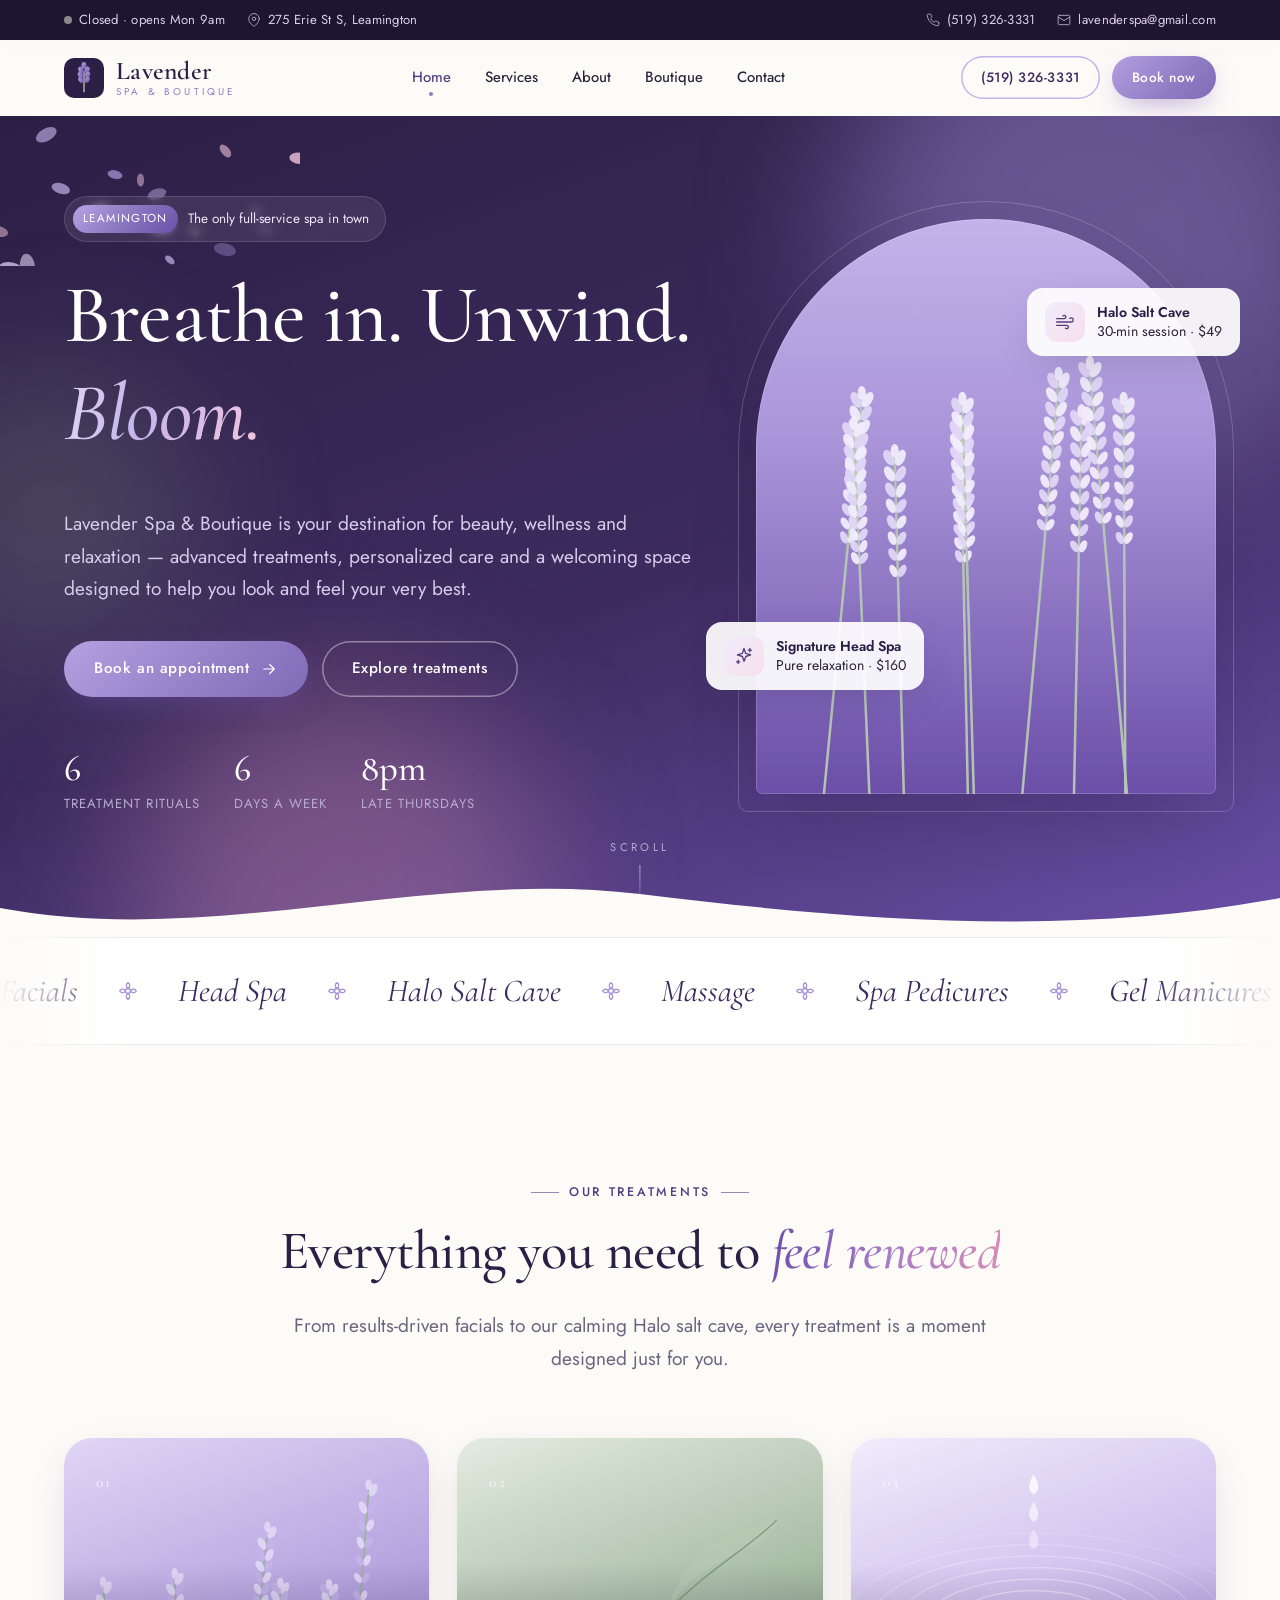
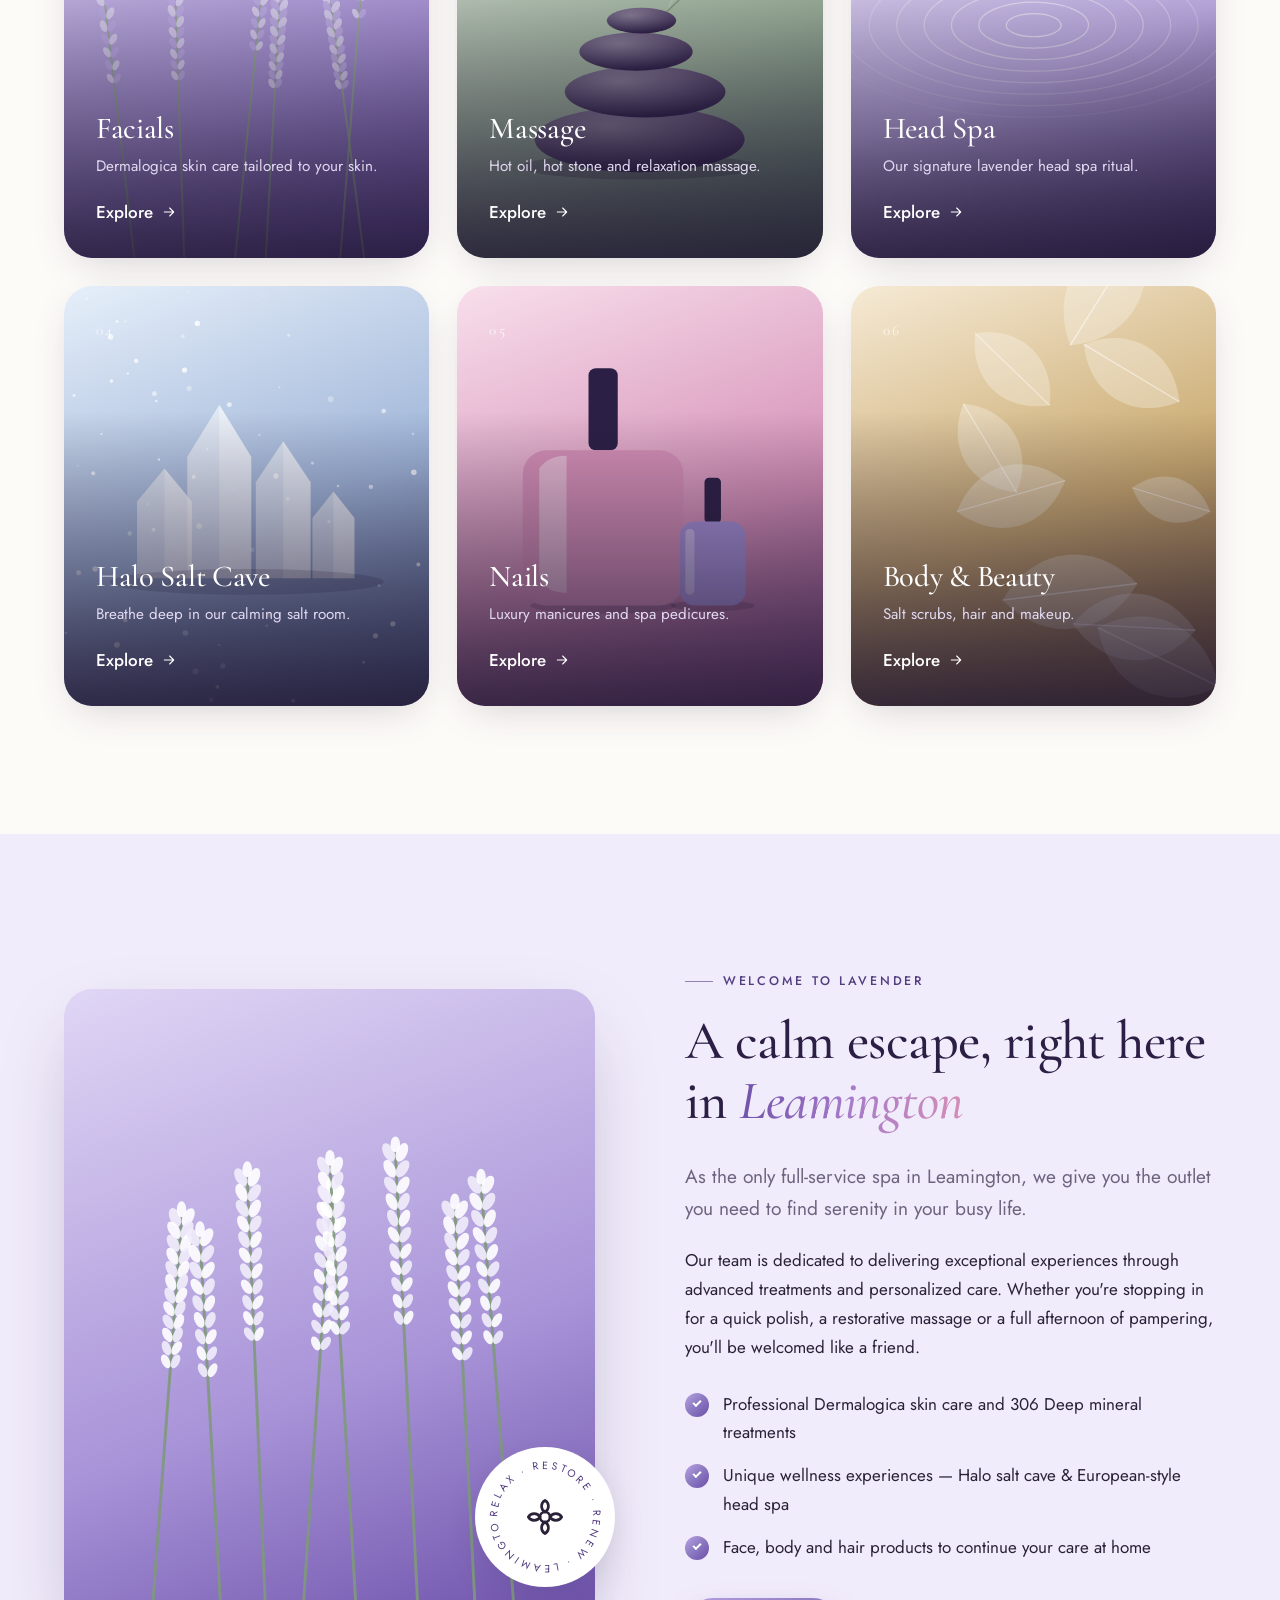
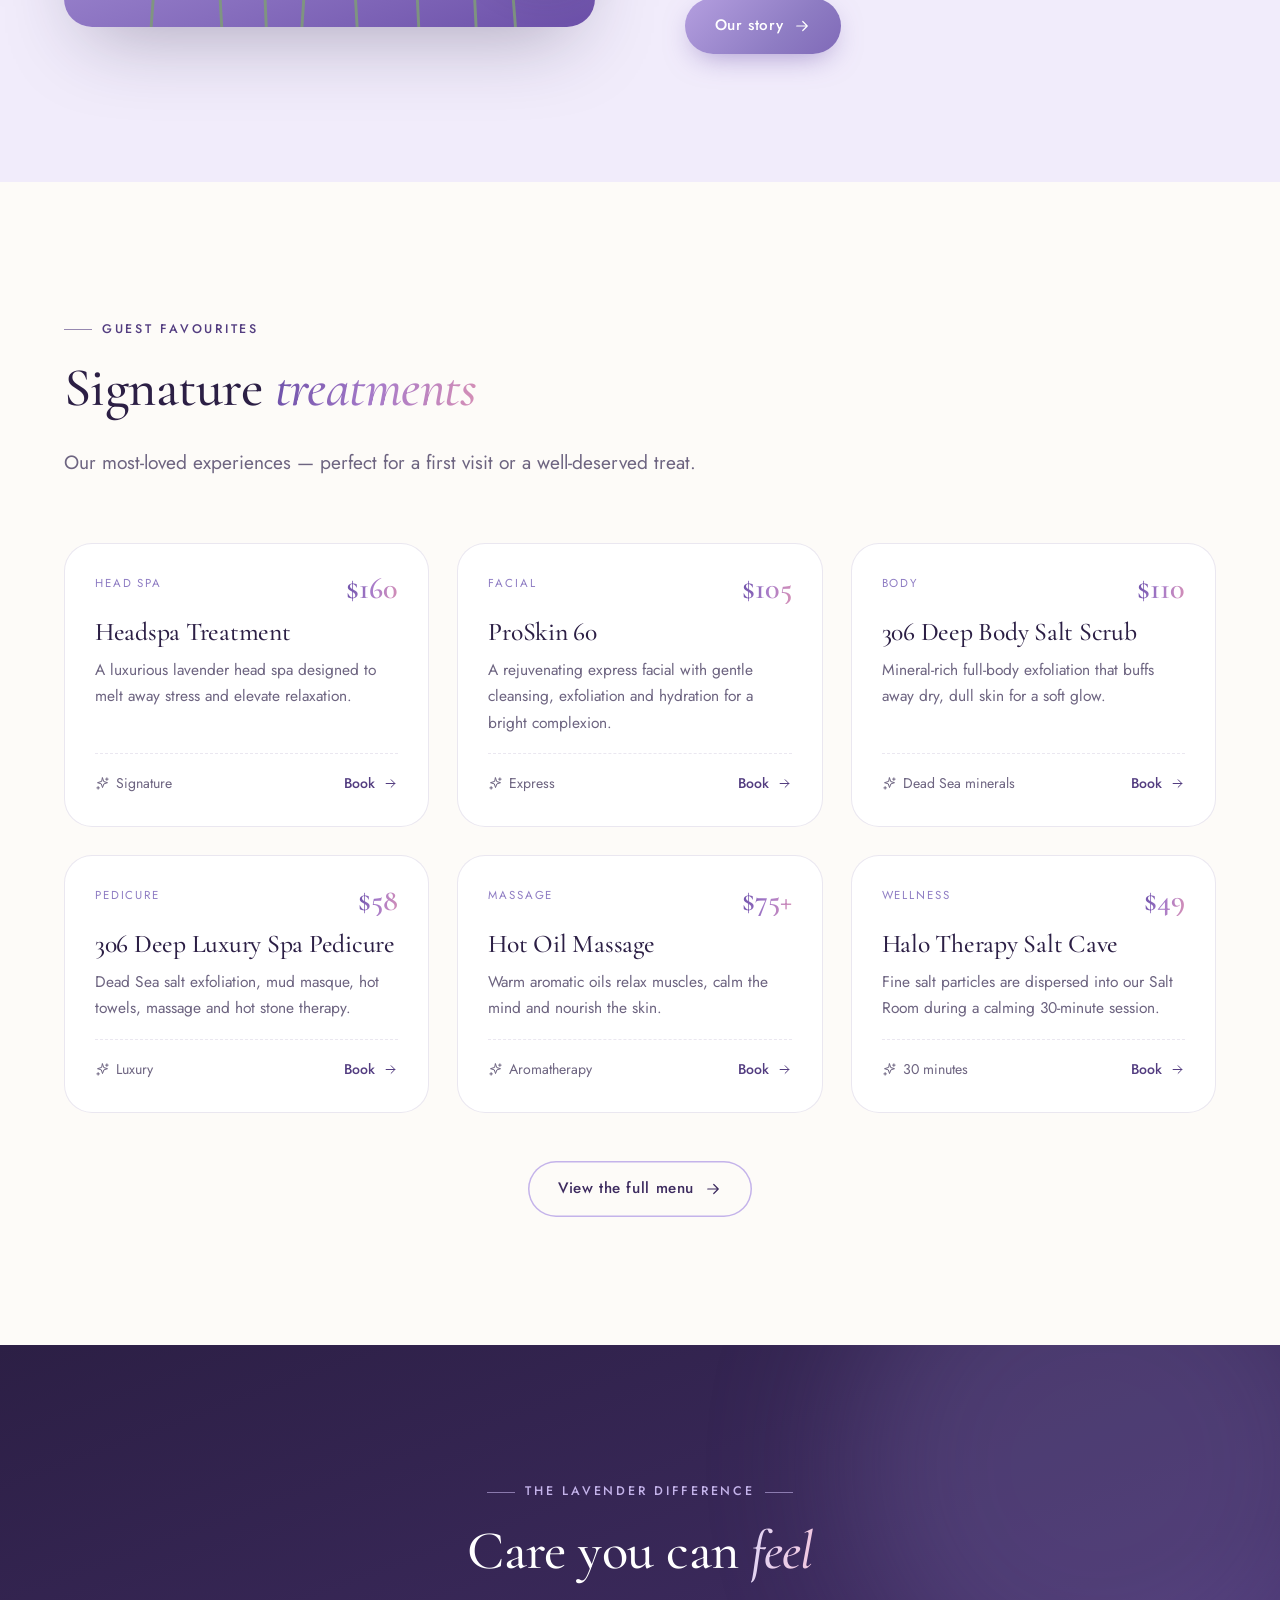
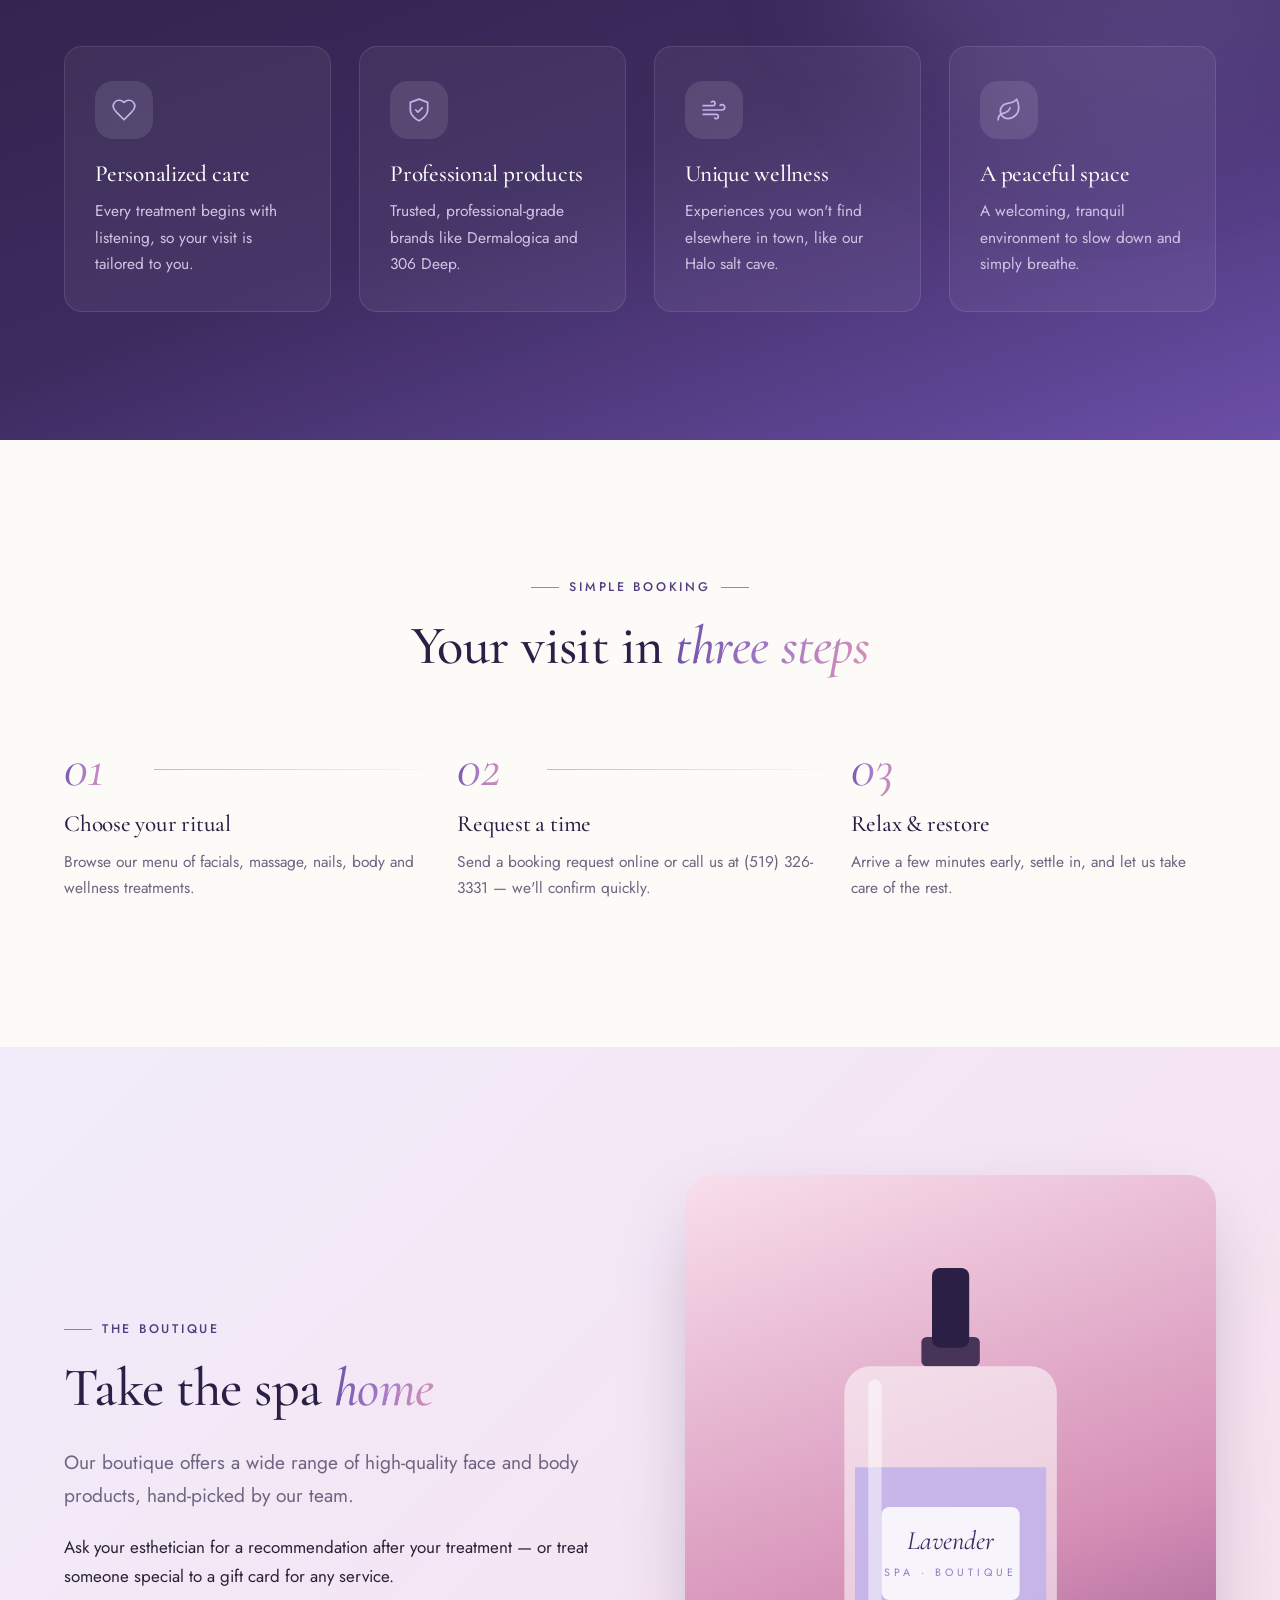
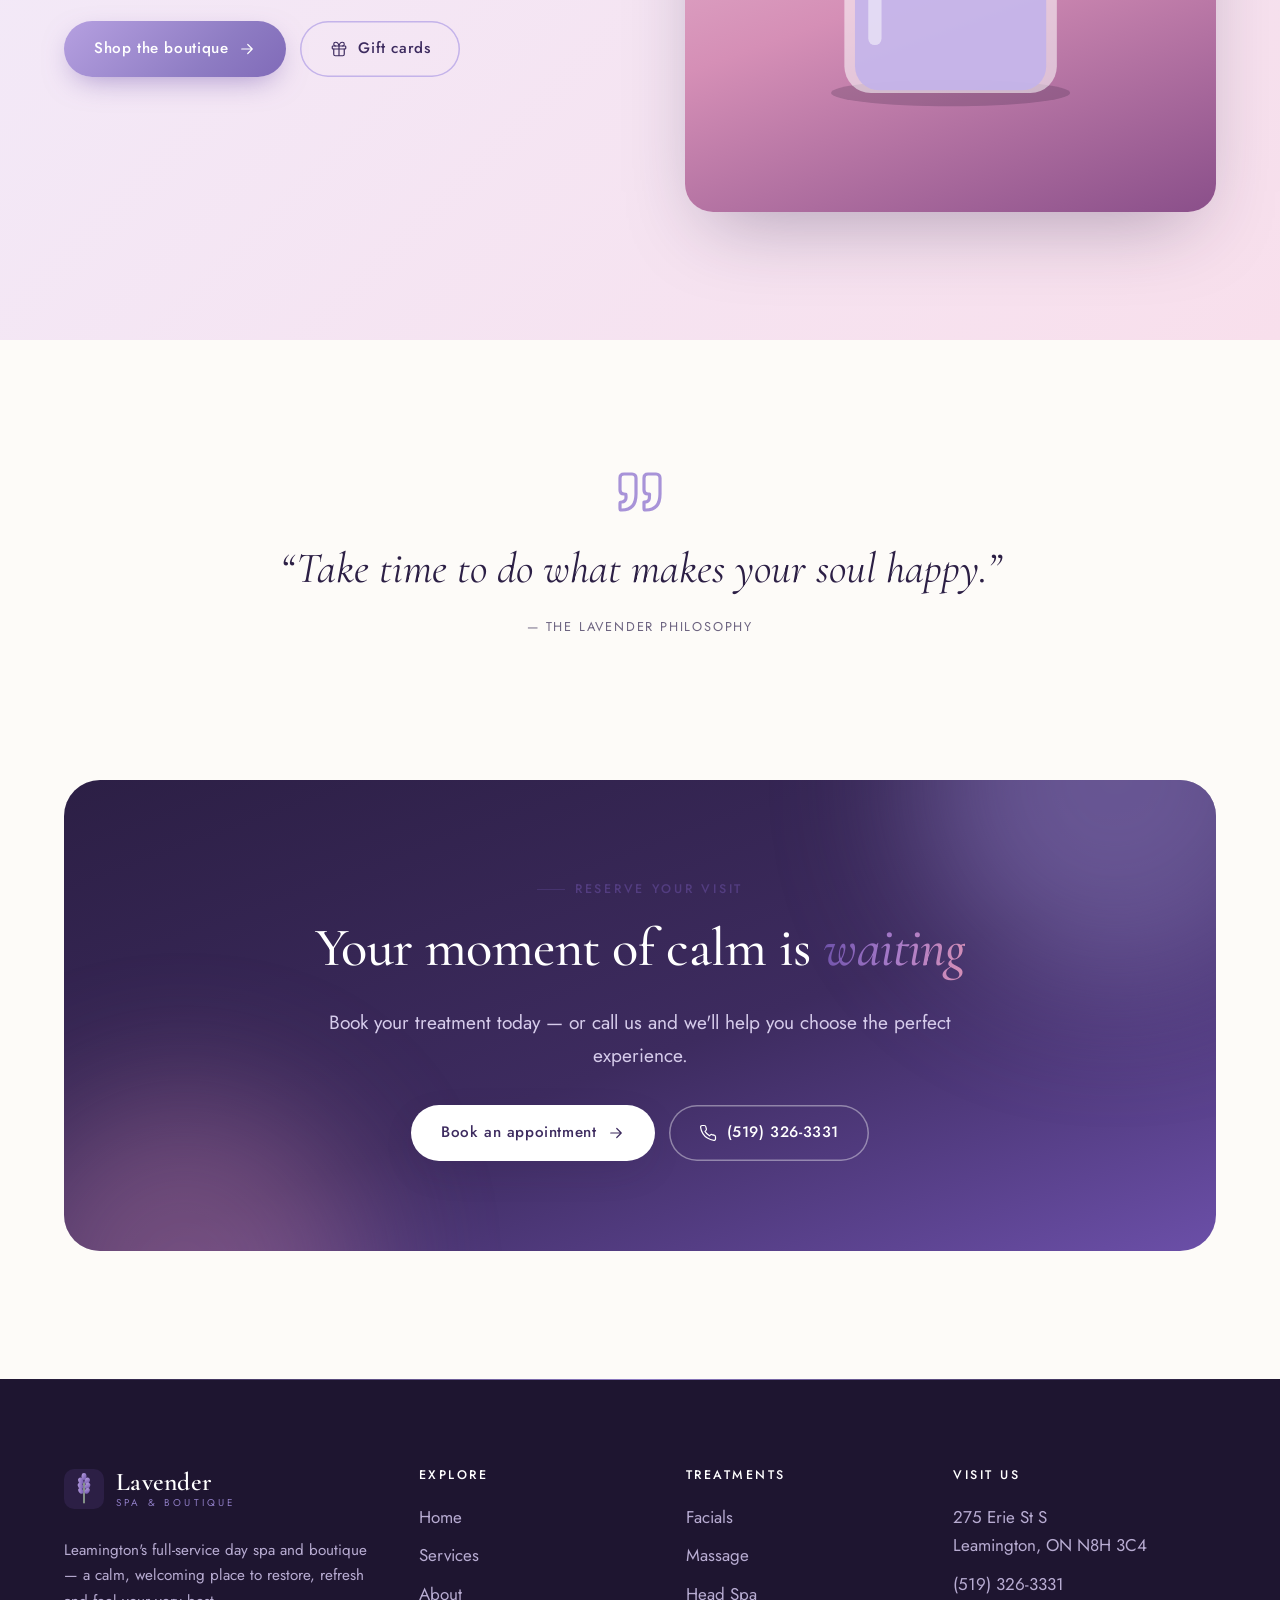
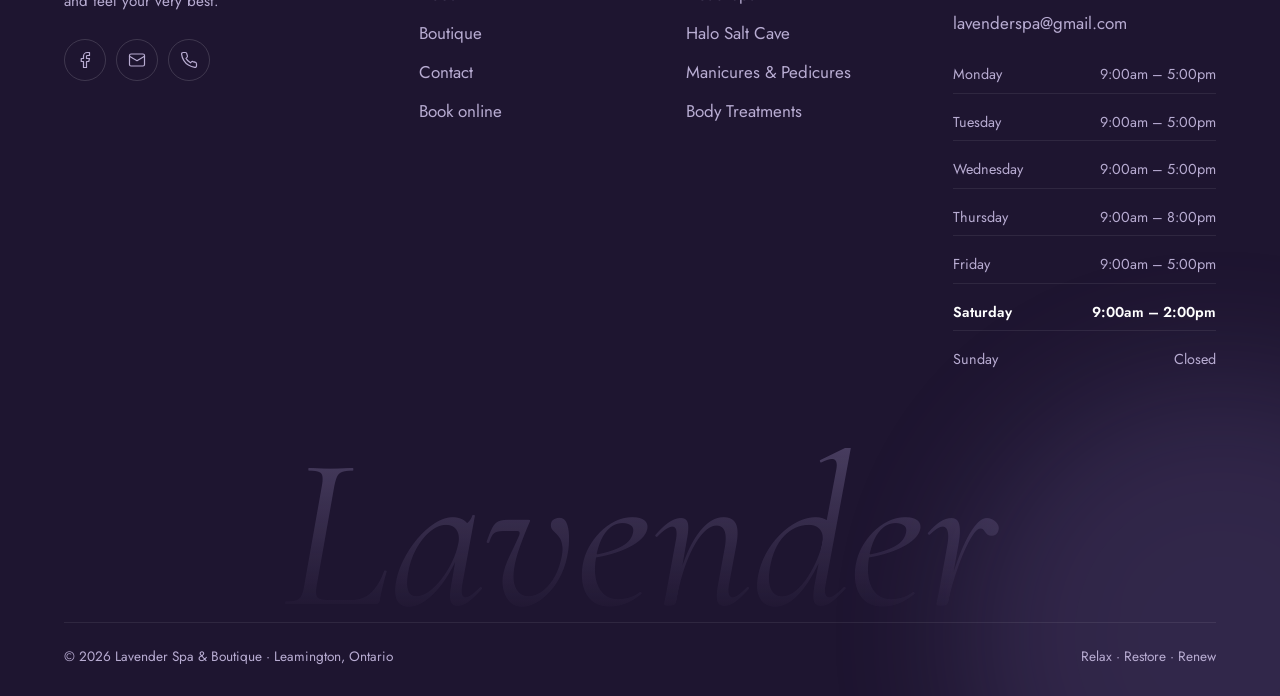
==== index.html @ 9978ac9d "Redesign Lavender Spa & Boutique website Static, dependency-free multi-page site (home, services, ab" ====
<!doctype html>
<html lang="en-CA">
<head>
  <meta charset="utf-8">
  <meta name="viewport" content="width=device-width, initial-scale=1, viewport-fit=cover">
  <title>Lavender Spa & Boutique | Day Spa in Leamington, Ontario</title>
  <meta name="description" content="Leamington's full-service day spa. Facials, massage, head spa, Halo salt cave, manicures, pedicures, body treatments and a boutique of premium skin care.">
  <meta name="theme-color" content="#2c1f45">
  <meta property="og:type" content="website">
  <meta property="og:title" content="Lavender Spa & Boutique | Day Spa in Leamington, Ontario">
  <meta property="og:description" content="Leamington's full-service day spa. Facials, massage, head spa, Halo salt cave, manicures, pedicures, body treatments and a boutique of premium skin care.">
  <meta property="og:locale" content="en_CA">
  <link rel="canonical" href="https://www.lavenderspa.ca/">
  <link rel="icon" href="assets/img/favicon.svg" type="image/svg+xml">
  <link rel="preconnect" href="https://fonts.googleapis.com">
  <link rel="preconnect" href="https://fonts.gstatic.com" crossorigin>
  <link rel="stylesheet" href="https://fonts.googleapis.com/css2?family=Cormorant+Garamond:ital,wght@0,500;0,600;1,500;1,600&family=Jost:wght@300;400;500;600&display=swap">
  <link rel="stylesheet" href="assets/css/styles.css">
  <script>document.documentElement.classList.add("js")</script>
  <script src="assets/js/main.js" defer></script>
  <script type="application/ld+json">
  {
    "@context": "https://schema.org",
    "@type": "DaySpa",
    "name": "Lavender Spa & Boutique",
    "url": "https://www.lavenderspa.ca/",
    "telephone": "+1-519-326-3331",
    "email": "lavenderspa@gmail.com",
    "address": { "@type": "PostalAddress", "streetAddress": "275 Erie St S", "addressLocality": "Leamington", "addressRegion": "ON", "postalCode": "N8H 3C4", "addressCountry": "CA" },
    "openingHoursSpecification": [
      { "@type": "OpeningHoursSpecification", "dayOfWeek": ["Monday","Tuesday","Wednesday","Friday"], "opens": "09:00", "closes": "17:00" },
      { "@type": "OpeningHoursSpecification", "dayOfWeek": "Thursday", "opens": "09:00", "closes": "20:00" },
      { "@type": "OpeningHoursSpecification", "dayOfWeek": "Saturday", "opens": "09:00", "closes": "14:00" }
    ],
    "sameAs": ["https://www.facebook.com/LavenderSpaandBoutique/"]
  }
  </script>
</head>
<body>
  <a class="skip-link" href="#main">Skip to content</a>
  <div class="scroll-progress" aria-hidden="true"></div>
  <div class="cursor-glow" aria-hidden="true"></div>

  <div class="topbar">
    <div class="container">
      <div class="topbar__group">
        <span class="topbar__item"><span class="status-dot" aria-hidden="true"></span><span data-open-status>Mon–Sat · 9am</span></span>
        <a class="topbar__item topbar__item--hide-sm" href="https://www.google.com/maps/search/?api=1&query=Lavender+Spa+%26+Boutique+275+Erie+St+S+Leamington+ON" target="_blank" rel="noopener"><svg viewBox="0 0 24 24" fill="none" stroke="currentColor" stroke-width="1.6" stroke-linecap="round" stroke-linejoin="round" aria-hidden="true"><path d="M21 10c0 7-9 13-9 13s-9-6-9-13a9 9 0 0 1 18 0z"/><circle cx="12" cy="10" r="3"/></svg>275 Erie St S, Leamington</a>
      </div>
      <div class="topbar__group topbar__group--secondary">
        <a class="topbar__item" href="tel:+15193263331"><svg viewBox="0 0 24 24" fill="none" stroke="currentColor" stroke-width="1.6" stroke-linecap="round" stroke-linejoin="round" aria-hidden="true"><path d="M22 16.9v3a2 2 0 0 1-2.2 2 19.8 19.8 0 0 1-8.6-3.1 19.5 19.5 0 0 1-6-6A19.8 19.8 0 0 1 2.1 4.2 2 2 0 0 1 4.1 2h3a2 2 0 0 1 2 1.7c.1.9.4 1.8.7 2.7a2 2 0 0 1-.5 2.1L8 9.8a16 16 0 0 0 6 6l1.3-1.3a2 2 0 0 1 2.1-.4c.9.3 1.8.6 2.7.7a2 2 0 0 1 1.7 2z"/></svg>(519) 326-3331</a>
        <a class="topbar__item" href="mailto:lavenderspa@gmail.com"><svg viewBox="0 0 24 24" fill="none" stroke="currentColor" stroke-width="1.6" stroke-linecap="round" stroke-linejoin="round" aria-hidden="true"><rect x="2" y="4" width="20" height="16" rx="2"/><path d="m22 7-10 6L2 7"/></svg>lavenderspa@gmail.com</a>
      </div>
    </div>
  </div>

  <header class="header">
    <div class="container">
      <a href="index.html" class="logo" aria-label="Lavender Spa &amp; Boutique — home">
        <svg class="logo__mark" aria-hidden="true" xmlns="http://www.w3.org/2000/svg" viewBox="0 0 64 64">
  <defs>
    <linearGradient id="lg-h" x1="0" y1="0" x2="1" y2="1">
      <stop offset="0" stop-color="#b9a3e3"/>
      <stop offset="1" stop-color="#6b4fa8"/>
    </linearGradient>
  </defs>
  <rect width="64" height="64" rx="16" fill="#2c1f45"/>
  <path d="M32 54V22" stroke="#9db39a" stroke-width="2.5" stroke-linecap="round"/>
  <g fill="url(#lg-h)">
    <ellipse cx="32" cy="12" rx="4" ry="5.5"/>
    <ellipse cx="27" cy="19" rx="4" ry="5.5" transform="rotate(-25 27 19)"/>
    <ellipse cx="37" cy="19" rx="4" ry="5.5" transform="rotate(25 37 19)"/>
    <ellipse cx="26.5" cy="27" rx="4" ry="5.5" transform="rotate(-30 26.5 27)"/>
    <ellipse cx="37.5" cy="27" rx="4" ry="5.5" transform="rotate(30 37.5 27)"/>
    <ellipse cx="27" cy="35" rx="3.6" ry="5" transform="rotate(-35 27 35)"/>
    <ellipse cx="37" cy="35" rx="3.6" ry="5" transform="rotate(35 37 35)"/>
  </g>
</svg>

        <span class="logo__text"><span class="logo__name">Lavender</span><span class="logo__tag">Spa &amp; Boutique</span></span>
      </a>
      <nav class="nav" aria-label="Primary">
        <a class="nav__link" href="index.html" aria-current="page">Home</a>
<a class="nav__link" href="services.html">Services</a>
<a class="nav__link" href="about.html">About</a>
<a class="nav__link" href="products.html">Boutique</a>
<a class="nav__link" href="contact.html">Contact</a>
      </nav>
      <div class="header__actions">
        <a class="btn btn--ghost btn--sm" href="tel:+15193263331">(519) 326-3331</a>
        <a class="btn btn--sm" href="contact.html#book">Book now</a>
        <button class="menu-toggle" type="button" aria-expanded="false" aria-controls="mobile-nav" aria-label="Open menu"><span></span><span></span><span></span></button>
      </div>
    </div>
  </header>

  <nav class="mobile-nav" id="mobile-nav" aria-label="Mobile" aria-hidden="true">
    <a href="index.html" aria-current="page">Home</a>
<a href="services.html">Services</a>
<a href="about.html">About</a>
<a href="products.html">Boutique</a>
<a href="contact.html">Contact</a>
    <div class="mobile-nav__footer">
      <p>275 Erie St S, Leamington, ON N8H 3C4<br><a href="tel:+15193263331">(519) 326-3331</a></p>
      <a class="btn btn--light" href="contact.html#book">Book an appointment</a>
    </div>
  </nav>

  <main id="main">
    <section class="hero">
      <div class="blob blob--1" aria-hidden="true"></div>
      <div class="blob blob--2" aria-hidden="true"></div>
      <div class="blob blob--3" aria-hidden="true"></div>
      <canvas id="petals" aria-hidden="true"></canvas>
      <div class="container hero__grid">
        <div>
          <div class="hero__badge" data-reveal><span>Leamington</span><span>The only full-service spa in town</span></div>
          <h1 data-split>Breathe in. Unwind. <span class="text-gradient">Bloom.</span></h1>
          <p class="lead" data-reveal style="--delay:.45s">Lavender Spa &amp; Boutique is your destination for beauty, wellness and relaxation — advanced treatments, personalized care and a welcoming space designed to help you look and feel your very best.</p>
          <div class="hero__actions" data-reveal style="--delay:.55s">
            <a class="btn" href="contact.html#book">Book an appointment <svg viewBox="0 0 24 24" fill="none" stroke="currentColor" stroke-width="1.6" stroke-linecap="round" stroke-linejoin="round" aria-hidden="true"><path d="M5 12h14M13 6l6 6-6 6"/></svg></a>
            <a class="btn btn--ghost" href="services.html">Explore treatments</a>
          </div>
          <div class="hero__meta" data-reveal style="--delay:.65s">
            <div class="hero__meta-item"><strong data-count="6">6</strong><span>Treatment rituals</span></div>
            <div class="hero__meta-item"><strong data-count="6">6</strong><span>Days a week</span></div>
            <div class="hero__meta-item"><strong>8pm</strong><span>Late Thursdays</span></div>
          </div>
        </div>
        <div class="hero__visual" data-reveal="zoom" style="--delay:.3s">
          <div class="hero__ring" aria-hidden="true"></div>
          <div class="hero__arch" data-parallax="-0.04"><svg viewBox="0 0 400 500" preserveAspectRatio="xMidYMax slice" aria-hidden="true"><path d="M58.1 510 Q75.1 328.6 92.0 157.2" stroke="#b7c9b4" stroke-width="2.2" fill="none" stroke-linecap="round" opacity="0.95"/><ellipse cx="87.1" cy="157.2" rx="4.1" ry="7.4" transform="rotate(-27 87.1 157.2)" fill="#e0d6f5" opacity="0.95"/><ellipse cx="97.0" cy="157.2" rx="4.1" ry="7.4" transform="rotate(32 97.0 157.2)" fill="#f1ecfb" opacity="0.95"/><ellipse cx="86.0" cy="169.0" rx="4.0" ry="7.2" transform="rotate(-24 86.0 169.0)" fill="#f1ecfb" opacity="0.95"/><ellipse cx="95.7" cy="169.0" rx="4.0" ry="7.2" transform="rotate(32 95.7 169.0)" fill="#e0d6f5" opacity="0.95"/><ellipse cx="85.0" cy="180.9" rx="3.9" ry="7.1" transform="rotate(-28 85.0 180.9)" fill="#e0d6f5" opacity="0.95"/><ellipse cx="94.4" cy="180.9" rx="3.9" ry="7.1" transform="rotate(29 94.4 180.9)" fill="#f1ecfb" opacity="0.95"/><ellipse cx="83.9" cy="192.8" rx="3.8" ry="6.9" transform="rotate(-24 83.9 192.8)" fill="#f1ecfb" opacity="0.95"/><ellipse cx="93.1" cy="192.8" rx="3.8" ry="6.9" transform="rotate(27 93.1 192.8)" fill="#e0d6f5" opacity="0.95"/><ellipse cx="82.9" cy="204.7" rx="3.7" ry="6.7" transform="rotate(-24 82.9 204.7)" fill="#e0d6f5" opacity="0.95"/><ellipse cx="91.8" cy="204.7" rx="3.7" ry="6.7" transform="rotate(28 91.8 204.7)" fill="#f1ecfb" opacity="0.95"/><ellipse cx="81.8" cy="216.7" rx="3.6" ry="6.5" transform="rotate(-33 81.8 216.7)" fill="#f1ecfb" opacity="0.95"/><ellipse cx="90.5" cy="216.7" rx="3.6" ry="6.5" transform="rotate(30 90.5 216.7)" fill="#e0d6f5" opacity="0.95"/><ellipse cx="80.8" cy="228.7" rx="3.5" ry="6.3" transform="rotate(-29 80.8 228.7)" fill="#e0d6f5" opacity="0.95"/><ellipse cx="89.2" cy="228.7" rx="3.5" ry="6.3" transform="rotate(27 89.2 228.7)" fill="#f1ecfb" opacity="0.95"/><ellipse cx="79.7" cy="240.7" rx="3.4" ry="6.1" transform="rotate(-27 79.7 240.7)" fill="#f1ecfb" opacity="0.95"/><ellipse cx="87.9" cy="240.7" rx="3.4" ry="6.1" transform="rotate(31 87.9 240.7)" fill="#e0d6f5" opacity="0.95"/><ellipse cx="78.7" cy="252.7" rx="3.3" ry="6.0" transform="rotate(-30 78.7 252.7)" fill="#e0d6f5" opacity="0.95"/><ellipse cx="86.6" cy="252.7" rx="3.3" ry="6.0" transform="rotate(29 86.6 252.7)" fill="#f1ecfb" opacity="0.95"/><ellipse cx="77.6" cy="264.7" rx="3.2" ry="5.8" transform="rotate(-32 77.6 264.7)" fill="#f1ecfb" opacity="0.95"/><ellipse cx="85.3" cy="264.7" rx="3.2" ry="5.8" transform="rotate(23 85.3 264.7)" fill="#e0d6f5" opacity="0.95"/><ellipse cx="76.6" cy="276.8" rx="3.1" ry="5.6" transform="rotate(-22 76.6 276.8)" fill="#e0d6f5" opacity="0.95"/><ellipse cx="84.0" cy="276.8" rx="3.1" ry="5.6" transform="rotate(33 84.0 276.8)" fill="#f1ecfb" opacity="0.95"/><ellipse cx="92.0" cy="151.2" rx="3.6" ry="6" fill="#f1ecfb" opacity="0.95"/><path d="M99.0 510 Q92.0 341.7 85.1 183.4" stroke="#b7c9b4" stroke-width="2.2" fill="none" stroke-linecap="round" opacity="0.95"/><ellipse cx="80.1" cy="183.4" rx="4.1" ry="7.4" transform="rotate(-32 80.1 183.4)" fill="#e0d6f5" opacity="0.95"/><ellipse cx="90.0" cy="183.4" rx="4.1" ry="7.4" transform="rotate(28 90.0 183.4)" fill="#f1ecfb" opacity="0.95"/><ellipse cx="80.7" cy="193.4" rx="4.0" ry="7.3" transform="rotate(-30 80.7 193.4)" fill="#f1ecfb" opacity="0.95"/><ellipse cx="90.4" cy="193.4" rx="4.0" ry="7.3" transform="rotate(28 90.4 193.4)" fill="#e0d6f5" opacity="0.95"/><ellipse cx="81.2" cy="203.5" rx="3.9" ry="7.1" transform="rotate(-30 81.2 203.5)" fill="#e0d6f5" opacity="0.95"/><ellipse cx="90.7" cy="203.5" rx="3.9" ry="7.1" transform="rotate(27 90.7 203.5)" fill="#f1ecfb" opacity="0.95"/><ellipse cx="81.8" cy="213.5" rx="3.8" ry="6.9" transform="rotate(-25 81.8 213.5)" fill="#f1ecfb" opacity="0.95"/><ellipse cx="91.0" cy="213.5" rx="3.8" ry="6.9" transform="rotate(34 91.0 213.5)" fill="#e0d6f5" opacity="0.95"/><ellipse cx="82.3" cy="223.6" rx="3.8" ry="6.8" transform="rotate(-34 82.3 223.6)" fill="#e0d6f5" opacity="0.95"/><ellipse cx="91.3" cy="223.6" rx="3.8" ry="6.8" transform="rotate(32 91.3 223.6)" fill="#f1ecfb" opacity="0.95"/><ellipse cx="82.9" cy="233.8" rx="3.7" ry="6.6" transform="rotate(-30 82.9 233.8)" fill="#f1ecfb" opacity="0.95"/><ellipse cx="91.7" cy="233.8" rx="3.7" ry="6.6" transform="rotate(26 91.7 233.8)" fill="#e0d6f5" opacity="0.95"/><ellipse cx="83.5" cy="243.9" rx="3.6" ry="6.4" transform="rotate(-25 83.5 243.9)" fill="#e0d6f5" opacity="0.95"/><ellipse cx="92.0" cy="243.9" rx="3.6" ry="6.4" transform="rotate(25 92.0 243.9)" fill="#f1ecfb" opacity="0.95"/><ellipse cx="84.0" cy="254.1" rx="3.5" ry="6.2" transform="rotate(-23 84.0 254.1)" fill="#f1ecfb" opacity="0.95"/><ellipse cx="92.3" cy="254.1" rx="3.5" ry="6.2" transform="rotate(31 92.3 254.1)" fill="#e0d6f5" opacity="0.95"/><ellipse cx="84.6" cy="264.2" rx="3.4" ry="6.1" transform="rotate(-27 84.6 264.2)" fill="#e0d6f5" opacity="0.95"/><ellipse cx="92.7" cy="264.2" rx="3.4" ry="6.1" transform="rotate(32 92.7 264.2)" fill="#f1ecfb" opacity="0.95"/><ellipse cx="85.1" cy="274.4" rx="3.3" ry="5.9" transform="rotate(-27 85.1 274.4)" fill="#f1ecfb" opacity="0.95"/><ellipse cx="93.0" cy="274.4" rx="3.3" ry="5.9" transform="rotate(33 93.0 274.4)" fill="#e0d6f5" opacity="0.95"/><ellipse cx="85.7" cy="284.6" rx="3.2" ry="5.7" transform="rotate(-32 85.7 284.6)" fill="#e0d6f5" opacity="0.95"/><ellipse cx="93.3" cy="284.6" rx="3.2" ry="5.7" transform="rotate(22 93.3 284.6)" fill="#f1ecfb" opacity="0.95"/><ellipse cx="86.2" cy="294.9" rx="3.1" ry="5.6" transform="rotate(-25 86.2 294.9)" fill="#f1ecfb" opacity="0.95"/><ellipse cx="93.6" cy="294.9" rx="3.1" ry="5.6" transform="rotate(33 93.6 294.9)" fill="#e0d6f5" opacity="0.95"/><ellipse cx="85.1" cy="177.4" rx="3.6" ry="6" fill="#f1ecfb" opacity="0.95"/><path d="M128.8 510 Q124.7 353.8 120.6 207.6" stroke="#b7c9b4" stroke-width="2.2" fill="none" stroke-linecap="round" opacity="0.95"/><ellipse cx="115.6" cy="207.6" rx="4.1" ry="7.4" transform="rotate(-29 115.6 207.6)" fill="#e0d6f5" opacity="0.95"/><ellipse cx="125.5" cy="207.6" rx="4.1" ry="7.4" transform="rotate(24 125.5 207.6)" fill="#f1ecfb" opacity="0.95"/><ellipse cx="116.2" cy="221.6" rx="4.0" ry="7.2" transform="rotate(-30 116.2 221.6)" fill="#f1ecfb" opacity="0.95"/><ellipse cx="125.8" cy="221.6" rx="4.0" ry="7.2" transform="rotate(26 125.8 221.6)" fill="#e0d6f5" opacity="0.95"/><ellipse cx="116.8" cy="235.5" rx="3.8" ry="6.9" transform="rotate(-26 116.8 235.5)" fill="#e0d6f5" opacity="0.95"/><ellipse cx="126.0" cy="235.5" rx="3.8" ry="6.9" transform="rotate(22 126.0 235.5)" fill="#f1ecfb" opacity="0.95"/><ellipse cx="117.3" cy="249.5" rx="3.7" ry="6.7" transform="rotate(-27 117.3 249.5)" fill="#f1ecfb" opacity="0.95"/><ellipse cx="126.2" cy="249.5" rx="3.7" ry="6.7" transform="rotate(33 126.2 249.5)" fill="#e0d6f5" opacity="0.95"/><ellipse cx="117.9" cy="263.6" rx="3.6" ry="6.4" transform="rotate(-24 117.9 263.6)" fill="#e0d6f5" opacity="0.95"/><ellipse cx="126.4" cy="263.6" rx="3.6" ry="6.4" transform="rotate(30 126.4 263.6)" fill="#f1ecfb" opacity="0.95"/><ellipse cx="118.4" cy="277.6" rx="3.4" ry="6.2" transform="rotate(-22 118.4 277.6)" fill="#f1ecfb" opacity="0.95"/><ellipse cx="126.6" cy="277.6" rx="3.4" ry="6.2" transform="rotate(28 126.6 277.6)" fill="#e0d6f5" opacity="0.95"/><ellipse cx="119.0" cy="291.8" rx="3.3" ry="5.9" transform="rotate(-28 119.0 291.8)" fill="#e0d6f5" opacity="0.95"/><ellipse cx="126.9" cy="291.8" rx="3.3" ry="5.9" transform="rotate(30 126.9 291.8)" fill="#f1ecfb" opacity="0.95"/><ellipse cx="119.6" cy="306.0" rx="3.1" ry="5.7" transform="rotate(-24 119.6 306.0)" fill="#f1ecfb" opacity="0.95"/><ellipse cx="127.1" cy="306.0" rx="3.1" ry="5.7" transform="rotate(28 127.1 306.0)" fill="#e0d6f5" opacity="0.95"/><ellipse cx="120.6" cy="201.6" rx="3.6" ry="6" fill="#f1ecfb" opacity="0.95"/><path d="M184.4 510 Q181.2 341.2 177.9 182.3" stroke="#b7c9b4" stroke-width="2.2" fill="none" stroke-linecap="round" opacity="0.95"/><ellipse cx="173.0" cy="182.3" rx="4.1" ry="7.4" transform="rotate(-23 173.0 182.3)" fill="#e0d6f5" opacity="0.95"/><ellipse cx="182.9" cy="182.3" rx="4.1" ry="7.4" transform="rotate(27 182.9 182.3)" fill="#f1ecfb" opacity="0.95"/><ellipse cx="173.3" cy="193.3" rx="4.0" ry="7.2" transform="rotate(-25 173.3 193.3)" fill="#f1ecfb" opacity="0.95"/><ellipse cx="183.0" cy="193.3" rx="4.0" ry="7.2" transform="rotate(25 183.0 193.3)" fill="#e0d6f5" opacity="0.95"/><ellipse cx="173.7" cy="204.3" rx="3.9" ry="7.1" transform="rotate(-34 173.7 204.3)" fill="#e0d6f5" opacity="0.95"/><ellipse cx="183.1" cy="204.3" rx="3.9" ry="7.1" transform="rotate(32 183.1 204.3)" fill="#f1ecfb" opacity="0.95"/><ellipse cx="174.0" cy="215.4" rx="3.8" ry="6.9" transform="rotate(-26 174.0 215.4)" fill="#f1ecfb" opacity="0.95"/><ellipse cx="183.2" cy="215.4" rx="3.8" ry="6.9" transform="rotate(33 183.2 215.4)" fill="#e0d6f5" opacity="0.95"/><ellipse cx="174.4" cy="226.4" rx="3.7" ry="6.7" transform="rotate(-25 174.4 226.4)" fill="#e0d6f5" opacity="0.95"/><ellipse cx="183.3" cy="226.4" rx="3.7" ry="6.7" transform="rotate(27 183.3 226.4)" fill="#f1ecfb" opacity="0.95"/><ellipse cx="174.7" cy="237.5" rx="3.6" ry="6.5" transform="rotate(-32 174.7 237.5)" fill="#f1ecfb" opacity="0.95"/><ellipse cx="183.4" cy="237.5" rx="3.6" ry="6.5" transform="rotate(30 183.4 237.5)" fill="#e0d6f5" opacity="0.95"/><ellipse cx="175.1" cy="248.6" rx="3.5" ry="6.3" transform="rotate(-23 175.1 248.6)" fill="#e0d6f5" opacity="0.95"/><ellipse cx="183.5" cy="248.6" rx="3.5" ry="6.3" transform="rotate(34 183.5 248.6)" fill="#f1ecfb" opacity="0.95"/><ellipse cx="175.4" cy="259.7" rx="3.4" ry="6.1" transform="rotate(-25 175.4 259.7)" fill="#f1ecfb" opacity="0.95"/><ellipse cx="183.6" cy="259.7" rx="3.4" ry="6.1" transform="rotate(25 183.6 259.7)" fill="#e0d6f5" opacity="0.95"/><ellipse cx="175.8" cy="270.9" rx="3.3" ry="6.0" transform="rotate(-31 175.8 270.9)" fill="#e0d6f5" opacity="0.95"/><ellipse cx="183.7" cy="270.9" rx="3.3" ry="6.0" transform="rotate(26 183.7 270.9)" fill="#f1ecfb" opacity="0.95"/><ellipse cx="176.1" cy="282.1" rx="3.2" ry="5.8" transform="rotate(-26 176.1 282.1)" fill="#f1ecfb" opacity="0.95"/><ellipse cx="183.8" cy="282.1" rx="3.2" ry="5.8" transform="rotate(23 183.8 282.1)" fill="#e0d6f5" opacity="0.95"/><ellipse cx="176.5" cy="293.3" rx="3.1" ry="5.6" transform="rotate(-23 176.5 293.3)" fill="#e0d6f5" opacity="0.95"/><ellipse cx="183.9" cy="293.3" rx="3.1" ry="5.6" transform="rotate(29 183.9 293.3)" fill="#f1ecfb" opacity="0.95"/><ellipse cx="177.9" cy="176.3" rx="3.6" ry="6" fill="#f1ecfb" opacity="0.95"/><path d="M189.7 510 Q184.6 331.1 179.5 162.2" stroke="#b7c9b4" stroke-width="2.2" fill="none" stroke-linecap="round" opacity="0.95"/><ellipse cx="174.5" cy="162.2" rx="4.1" ry="7.4" transform="rotate(-24 174.5 162.2)" fill="#e0d6f5" opacity="0.95"/><ellipse cx="184.4" cy="162.2" rx="4.1" ry="7.4" transform="rotate(29 184.4 162.2)" fill="#f1ecfb" opacity="0.95"/><ellipse cx="175.0" cy="173.8" rx="4.0" ry="7.2" transform="rotate(-32 175.0 173.8)" fill="#f1ecfb" opacity="0.95"/><ellipse cx="184.6" cy="173.8" rx="4.0" ry="7.2" transform="rotate(24 184.6 173.8)" fill="#e0d6f5" opacity="0.95"/><ellipse cx="175.5" cy="185.5" rx="3.9" ry="7.1" transform="rotate(-27 175.5 185.5)" fill="#e0d6f5" opacity="0.95"/><ellipse cx="184.9" cy="185.5" rx="3.9" ry="7.1" transform="rotate(30 184.9 185.5)" fill="#f1ecfb" opacity="0.95"/><ellipse cx="175.9" cy="197.3" rx="3.8" ry="6.9" transform="rotate(-26 175.9 197.3)" fill="#f1ecfb" opacity="0.95"/><ellipse cx="185.1" cy="197.3" rx="3.8" ry="6.9" transform="rotate(25 185.1 197.3)" fill="#e0d6f5" opacity="0.95"/><ellipse cx="176.4" cy="209.0" rx="3.7" ry="6.7" transform="rotate(-29 176.4 209.0)" fill="#e0d6f5" opacity="0.95"/><ellipse cx="185.3" cy="209.0" rx="3.7" ry="6.7" transform="rotate(31 185.3 209.0)" fill="#f1ecfb" opacity="0.95"/><ellipse cx="176.9" cy="220.8" rx="3.6" ry="6.5" transform="rotate(-24 176.9 220.8)" fill="#f1ecfb" opacity="0.95"/><ellipse cx="185.6" cy="220.8" rx="3.6" ry="6.5" transform="rotate(30 185.6 220.8)" fill="#e0d6f5" opacity="0.95"/><ellipse cx="177.4" cy="232.6" rx="3.5" ry="6.3" transform="rotate(-29 177.4 232.6)" fill="#e0d6f5" opacity="0.95"/><ellipse cx="185.8" cy="232.6" rx="3.5" ry="6.3" transform="rotate(30 185.8 232.6)" fill="#f1ecfb" opacity="0.95"/><ellipse cx="177.8" cy="244.4" rx="3.4" ry="6.1" transform="rotate(-27 177.8 244.4)" fill="#f1ecfb" opacity="0.95"/><ellipse cx="186.0" cy="244.4" rx="3.4" ry="6.1" transform="rotate(28 186.0 244.4)" fill="#e0d6f5" opacity="0.95"/><ellipse cx="178.3" cy="256.3" rx="3.3" ry="6.0" transform="rotate(-23 178.3 256.3)" fill="#e0d6f5" opacity="0.95"/><ellipse cx="186.3" cy="256.3" rx="3.3" ry="6.0" transform="rotate(23 186.3 256.3)" fill="#f1ecfb" opacity="0.95"/><ellipse cx="178.8" cy="268.2" rx="3.2" ry="5.8" transform="rotate(-23 178.8 268.2)" fill="#f1ecfb" opacity="0.95"/><ellipse cx="186.5" cy="268.2" rx="3.2" ry="5.8" transform="rotate(28 186.5 268.2)" fill="#e0d6f5" opacity="0.95"/><ellipse cx="179.3" cy="280.1" rx="3.1" ry="5.6" transform="rotate(-25 179.3 280.1)" fill="#e0d6f5" opacity="0.95"/><ellipse cx="186.7" cy="280.1" rx="3.1" ry="5.6" transform="rotate(31 186.7 280.1)" fill="#f1ecfb" opacity="0.95"/><ellipse cx="179.5" cy="156.2" rx="3.6" ry="6" fill="#f1ecfb" opacity="0.95"/><path d="M230.7 510 Q246.9 320.2 263.1 140.5" stroke="#b7c9b4" stroke-width="2.2" fill="none" stroke-linecap="round" opacity="0.95"/><ellipse cx="258.1" cy="140.5" rx="4.1" ry="7.4" transform="rotate(-26 258.1 140.5)" fill="#e0d6f5" opacity="0.95"/><ellipse cx="268.0" cy="140.5" rx="4.1" ry="7.4" transform="rotate(24 268.0 140.5)" fill="#f1ecfb" opacity="0.95"/><ellipse cx="257.1" cy="152.9" rx="4.0" ry="7.2" transform="rotate(-31 257.1 152.9)" fill="#f1ecfb" opacity="0.95"/><ellipse cx="266.8" cy="152.9" rx="4.0" ry="7.2" transform="rotate(23 266.8 152.9)" fill="#e0d6f5" opacity="0.95"/><ellipse cx="256.1" cy="165.4" rx="3.9" ry="7.1" transform="rotate(-25 256.1 165.4)" fill="#e0d6f5" opacity="0.95"/><ellipse cx="265.5" cy="165.4" rx="3.9" ry="7.1" transform="rotate(29 265.5 165.4)" fill="#f1ecfb" opacity="0.95"/><ellipse cx="255.1" cy="177.9" rx="3.8" ry="6.9" transform="rotate(-32 255.1 177.9)" fill="#f1ecfb" opacity="0.95"/><ellipse cx="264.3" cy="177.9" rx="3.8" ry="6.9" transform="rotate(29 264.3 177.9)" fill="#e0d6f5" opacity="0.95"/><ellipse cx="254.1" cy="190.4" rx="3.7" ry="6.7" transform="rotate(-25 254.1 190.4)" fill="#e0d6f5" opacity="0.95"/><ellipse cx="263.0" cy="190.4" rx="3.7" ry="6.7" transform="rotate(33 263.0 190.4)" fill="#f1ecfb" opacity="0.95"/><ellipse cx="253.1" cy="202.9" rx="3.6" ry="6.5" transform="rotate(-24 253.1 202.9)" fill="#f1ecfb" opacity="0.95"/><ellipse cx="261.8" cy="202.9" rx="3.6" ry="6.5" transform="rotate(22 261.8 202.9)" fill="#e0d6f5" opacity="0.95"/><ellipse cx="252.1" cy="215.4" rx="3.5" ry="6.3" transform="rotate(-25 252.1 215.4)" fill="#e0d6f5" opacity="0.95"/><ellipse cx="260.6" cy="215.4" rx="3.5" ry="6.3" transform="rotate(27 260.6 215.4)" fill="#f1ecfb" opacity="0.95"/><ellipse cx="251.1" cy="228.0" rx="3.4" ry="6.1" transform="rotate(-23 251.1 228.0)" fill="#f1ecfb" opacity="0.95"/><ellipse cx="259.3" cy="228.0" rx="3.4" ry="6.1" transform="rotate(24 259.3 228.0)" fill="#e0d6f5" opacity="0.95"/><ellipse cx="250.1" cy="240.6" rx="3.3" ry="6.0" transform="rotate(-26 250.1 240.6)" fill="#e0d6f5" opacity="0.95"/><ellipse cx="258.1" cy="240.6" rx="3.3" ry="6.0" transform="rotate(29 258.1 240.6)" fill="#f1ecfb" opacity="0.95"/><ellipse cx="249.1" cy="253.2" rx="3.2" ry="5.8" transform="rotate(-24 249.1 253.2)" fill="#f1ecfb" opacity="0.95"/><ellipse cx="256.8" cy="253.2" rx="3.2" ry="5.8" transform="rotate(26 256.8 253.2)" fill="#e0d6f5" opacity="0.95"/><ellipse cx="248.1" cy="265.9" rx="3.1" ry="5.6" transform="rotate(-33 248.1 265.9)" fill="#e0d6f5" opacity="0.95"/><ellipse cx="255.6" cy="265.9" rx="3.1" ry="5.6" transform="rotate(34 255.6 265.9)" fill="#f1ecfb" opacity="0.95"/><ellipse cx="263.1" cy="134.5" rx="3.6" ry="6" fill="#f1ecfb" opacity="0.95"/><path d="M276.3 510 Q279.7 336.5 283.0 172.9" stroke="#b7c9b4" stroke-width="2.2" fill="none" stroke-linecap="round" opacity="0.95"/><ellipse cx="278.1" cy="172.9" rx="4.1" ry="7.4" transform="rotate(-29 278.1 172.9)" fill="#e0d6f5" opacity="0.95"/><ellipse cx="288.0" cy="172.9" rx="4.1" ry="7.4" transform="rotate(33 288.0 172.9)" fill="#f1ecfb" opacity="0.95"/><ellipse cx="277.9" cy="186.8" rx="4.0" ry="7.2" transform="rotate(-28 277.9 186.8)" fill="#f1ecfb" opacity="0.95"/><ellipse cx="287.5" cy="186.8" rx="4.0" ry="7.2" transform="rotate(26 287.5 186.8)" fill="#e0d6f5" opacity="0.95"/><ellipse cx="277.8" cy="200.6" rx="3.9" ry="7.0" transform="rotate(-26 277.8 200.6)" fill="#e0d6f5" opacity="0.95"/><ellipse cx="287.1" cy="200.6" rx="3.9" ry="7.0" transform="rotate(22 287.1 200.6)" fill="#f1ecfb" opacity="0.95"/><ellipse cx="277.7" cy="214.5" rx="3.8" ry="6.8" transform="rotate(-29 277.7 214.5)" fill="#f1ecfb" opacity="0.95"/><ellipse cx="286.7" cy="214.5" rx="3.8" ry="6.8" transform="rotate(23 286.7 214.5)" fill="#e0d6f5" opacity="0.95"/><ellipse cx="277.5" cy="228.5" rx="3.6" ry="6.5" transform="rotate(-23 277.5 228.5)" fill="#e0d6f5" opacity="0.95"/><ellipse cx="286.2" cy="228.5" rx="3.6" ry="6.5" transform="rotate(26 286.2 228.5)" fill="#f1ecfb" opacity="0.95"/><ellipse cx="277.4" cy="242.4" rx="3.5" ry="6.3" transform="rotate(-24 277.4 242.4)" fill="#f1ecfb" opacity="0.95"/><ellipse cx="285.8" cy="242.4" rx="3.5" ry="6.3" transform="rotate(23 285.8 242.4)" fill="#e0d6f5" opacity="0.95"/><ellipse cx="277.3" cy="256.4" rx="3.4" ry="6.1" transform="rotate(-27 277.3 256.4)" fill="#e0d6f5" opacity="0.95"/><ellipse cx="285.4" cy="256.4" rx="3.4" ry="6.1" transform="rotate(26 285.4 256.4)" fill="#f1ecfb" opacity="0.95"/><ellipse cx="277.1" cy="270.5" rx="3.2" ry="5.8" transform="rotate(-23 277.1 270.5)" fill="#f1ecfb" opacity="0.95"/><ellipse cx="284.9" cy="270.5" rx="3.2" ry="5.8" transform="rotate(33 284.9 270.5)" fill="#e0d6f5" opacity="0.95"/><ellipse cx="277.0" cy="284.6" rx="3.1" ry="5.6" transform="rotate(-31 277.0 284.6)" fill="#e0d6f5" opacity="0.95"/><ellipse cx="284.5" cy="284.6" rx="3.1" ry="5.6" transform="rotate(24 284.5 284.6)" fill="#f1ecfb" opacity="0.95"/><ellipse cx="283.0" cy="166.9" rx="3.6" ry="6" fill="#f1ecfb" opacity="0.95"/><path d="M323.5 510 Q306.9 315.5 290.3 131.0" stroke="#b7c9b4" stroke-width="2.2" fill="none" stroke-linecap="round" opacity="0.95"/><ellipse cx="285.4" cy="131.0" rx="4.1" ry="7.4" transform="rotate(-33 285.4 131.0)" fill="#e0d6f5" opacity="0.95"/><ellipse cx="295.3" cy="131.0" rx="4.1" ry="7.4" transform="rotate(32 295.3 131.0)" fill="#f1ecfb" opacity="0.95"/><ellipse cx="286.6" cy="143.8" rx="4.0" ry="7.2" transform="rotate(-27 286.6 143.8)" fill="#f1ecfb" opacity="0.95"/><ellipse cx="296.3" cy="143.8" rx="4.0" ry="7.2" transform="rotate(31 296.3 143.8)" fill="#e0d6f5" opacity="0.95"/><ellipse cx="287.9" cy="156.5" rx="3.9" ry="7.1" transform="rotate(-32 287.9 156.5)" fill="#e0d6f5" opacity="0.95"/><ellipse cx="297.3" cy="156.5" rx="3.9" ry="7.1" transform="rotate(29 297.3 156.5)" fill="#f1ecfb" opacity="0.95"/><ellipse cx="289.2" cy="169.3" rx="3.8" ry="6.9" transform="rotate(-29 289.2 169.3)" fill="#f1ecfb" opacity="0.95"/><ellipse cx="298.4" cy="169.3" rx="3.8" ry="6.9" transform="rotate(27 298.4 169.3)" fill="#e0d6f5" opacity="0.95"/><ellipse cx="290.5" cy="182.2" rx="3.7" ry="6.7" transform="rotate(-29 290.5 182.2)" fill="#e0d6f5" opacity="0.95"/><ellipse cx="299.4" cy="182.2" rx="3.7" ry="6.7" transform="rotate(29 299.4 182.2)" fill="#f1ecfb" opacity="0.95"/><ellipse cx="291.7" cy="195.0" rx="3.6" ry="6.5" transform="rotate(-23 291.7 195.0)" fill="#f1ecfb" opacity="0.95"/><ellipse cx="300.4" cy="195.0" rx="3.6" ry="6.5" transform="rotate(30 300.4 195.0)" fill="#e0d6f5" opacity="0.95"/><ellipse cx="293.0" cy="207.9" rx="3.5" ry="6.3" transform="rotate(-34 293.0 207.9)" fill="#e0d6f5" opacity="0.95"/><ellipse cx="301.4" cy="207.9" rx="3.5" ry="6.3" transform="rotate(33 301.4 207.9)" fill="#f1ecfb" opacity="0.95"/><ellipse cx="294.3" cy="220.8" rx="3.4" ry="6.1" transform="rotate(-31 294.3 220.8)" fill="#f1ecfb" opacity="0.95"/><ellipse cx="302.5" cy="220.8" rx="3.4" ry="6.1" transform="rotate(27 302.5 220.8)" fill="#e0d6f5" opacity="0.95"/><ellipse cx="295.5" cy="233.7" rx="3.3" ry="6.0" transform="rotate(-31 295.5 233.7)" fill="#e0d6f5" opacity="0.95"/><ellipse cx="303.5" cy="233.7" rx="3.3" ry="6.0" transform="rotate(29 303.5 233.7)" fill="#f1ecfb" opacity="0.95"/><ellipse cx="296.8" cy="246.7" rx="3.2" ry="5.8" transform="rotate(-27 296.8 246.7)" fill="#f1ecfb" opacity="0.95"/><ellipse cx="304.5" cy="246.7" rx="3.2" ry="5.8" transform="rotate(32 304.5 246.7)" fill="#e0d6f5" opacity="0.95"/><ellipse cx="298.1" cy="259.7" rx="3.1" ry="5.6" transform="rotate(-23 298.1 259.7)" fill="#e0d6f5" opacity="0.95"/><ellipse cx="305.5" cy="259.7" rx="3.1" ry="5.6" transform="rotate(31 305.5 259.7)" fill="#f1ecfb" opacity="0.95"/><ellipse cx="290.3" cy="125.0" rx="3.6" ry="6" fill="#f1ecfb" opacity="0.95"/><path d="M321.2 510 Q320.4 331.1 319.7 162.2" stroke="#b7c9b4" stroke-width="2.2" fill="none" stroke-linecap="round" opacity="0.95"/><ellipse cx="314.7" cy="162.2" rx="4.1" ry="7.4" transform="rotate(-33 314.7 162.2)" fill="#e0d6f5" opacity="0.95"/><ellipse cx="324.6" cy="162.2" rx="4.1" ry="7.4" transform="rotate(23 324.6 162.2)" fill="#f1ecfb" opacity="0.95"/><ellipse cx="314.9" cy="176.4" rx="4.0" ry="7.2" transform="rotate(-31 314.9 176.4)" fill="#f1ecfb" opacity="0.95"/><ellipse cx="324.5" cy="176.4" rx="4.0" ry="7.2" transform="rotate(30 324.5 176.4)" fill="#e0d6f5" opacity="0.95"/><ellipse cx="315.1" cy="190.8" rx="3.9" ry="7.0" transform="rotate(-28 315.1 190.8)" fill="#e0d6f5" opacity="0.95"/><ellipse cx="324.4" cy="190.8" rx="3.9" ry="7.0" transform="rotate(33 324.4 190.8)" fill="#f1ecfb" opacity="0.95"/><ellipse cx="315.4" cy="205.1" rx="3.8" ry="6.8" transform="rotate(-26 315.4 205.1)" fill="#f1ecfb" opacity="0.95"/><ellipse cx="324.4" cy="205.1" rx="3.8" ry="6.8" transform="rotate(24 324.4 205.1)" fill="#e0d6f5" opacity="0.95"/><ellipse cx="315.6" cy="219.5" rx="3.6" ry="6.5" transform="rotate(-29 315.6 219.5)" fill="#e0d6f5" opacity="0.95"/><ellipse cx="324.3" cy="219.5" rx="3.6" ry="6.5" transform="rotate(28 324.3 219.5)" fill="#f1ecfb" opacity="0.95"/><ellipse cx="315.8" cy="233.9" rx="3.5" ry="6.3" transform="rotate(-31 315.8 233.9)" fill="#f1ecfb" opacity="0.95"/><ellipse cx="324.2" cy="233.9" rx="3.5" ry="6.3" transform="rotate(26 324.2 233.9)" fill="#e0d6f5" opacity="0.95"/><ellipse cx="316.0" cy="248.4" rx="3.4" ry="6.1" transform="rotate(-33 316.0 248.4)" fill="#e0d6f5" opacity="0.95"/><ellipse cx="324.1" cy="248.4" rx="3.4" ry="6.1" transform="rotate(28 324.1 248.4)" fill="#f1ecfb" opacity="0.95"/><ellipse cx="316.2" cy="262.9" rx="3.2" ry="5.8" transform="rotate(-25 316.2 262.9)" fill="#f1ecfb" opacity="0.95"/><ellipse cx="324.0" cy="262.9" rx="3.2" ry="5.8" transform="rotate(27 324.0 262.9)" fill="#e0d6f5" opacity="0.95"/><ellipse cx="316.4" cy="277.4" rx="3.1" ry="5.6" transform="rotate(-25 316.4 277.4)" fill="#e0d6f5" opacity="0.95"/><ellipse cx="323.9" cy="277.4" rx="3.1" ry="5.6" transform="rotate(30 323.9 277.4)" fill="#f1ecfb" opacity="0.95"/><ellipse cx="319.7" cy="156.2" rx="3.6" ry="6" fill="#f1ecfb" opacity="0.95"/></svg></div>
          <div class="hero__card hero__card--b"><span class="hero__card-icon"><svg viewBox="0 0 24 24" fill="none" stroke="currentColor" stroke-width="1.6" stroke-linecap="round" stroke-linejoin="round" aria-hidden="true"><path d="M17.7 7.7a2.5 2.5 0 1 1 1.8 4.3H2"/><path d="M9.6 4.6A2 2 0 1 1 11 8H2"/><path d="M12.6 19.4A2 2 0 1 0 14 16H2"/></svg></span><span><strong>Halo Salt Cave</strong>30-min session · $49</span></div>
          <div class="hero__card hero__card--a"><span class="hero__card-icon"><svg viewBox="0 0 24 24" fill="none" stroke="currentColor" stroke-width="1.6" stroke-linecap="round" stroke-linejoin="round" aria-hidden="true"><path d="M12 3l1.9 5.8L20 10.7l-5.8 1.9L12 18.5l-1.9-5.9L4 10.7l6.1-1.9z"/><path d="M19 3v4M17 5h4M5 17v4M3 19h4"/></svg></span><span><strong>Signature Head Spa</strong>Pure relaxation · $160</span></div>
        </div>
      </div>
      <span class="hero__scroll" aria-hidden="true">Scroll</span>
      <svg class="wave" viewBox="0 0 1440 70" preserveAspectRatio="none" aria-hidden="true"><path d="M0 40 C 240 80 480 0 720 26 C 960 52 1200 70 1440 30 V70 H0Z"/></svg>
    </section>

    <div class="marquee" aria-hidden="true"><div class="marquee__track"><span class="marquee__item">Facials<svg viewBox="0 0 24 24" fill="none" stroke="currentColor" stroke-width="1.6" stroke-linecap="round" stroke-linejoin="round" aria-hidden="true"><circle cx="12" cy="12" r="3"/><path d="M12 2a4 4 0 0 1 0 7 4 4 0 0 1 0-7zM12 15a4 4 0 0 1 0 7 4 4 0 0 1 0-7zM2 12a4 4 0 0 1 7 0 4 4 0 0 1-7 0zM15 12a4 4 0 0 1 7 0 4 4 0 0 1-7 0z"/></svg></span><span class="marquee__item">Head Spa<svg viewBox="0 0 24 24" fill="none" stroke="currentColor" stroke-width="1.6" stroke-linecap="round" stroke-linejoin="round" aria-hidden="true"><circle cx="12" cy="12" r="3"/><path d="M12 2a4 4 0 0 1 0 7 4 4 0 0 1 0-7zM12 15a4 4 0 0 1 0 7 4 4 0 0 1 0-7zM2 12a4 4 0 0 1 7 0 4 4 0 0 1-7 0zM15 12a4 4 0 0 1 7 0 4 4 0 0 1-7 0z"/></svg></span><span class="marquee__item">Halo Salt Cave<svg viewBox="0 0 24 24" fill="none" stroke="currentColor" stroke-width="1.6" stroke-linecap="round" stroke-linejoin="round" aria-hidden="true"><circle cx="12" cy="12" r="3"/><path d="M12 2a4 4 0 0 1 0 7 4 4 0 0 1 0-7zM12 15a4 4 0 0 1 0 7 4 4 0 0 1 0-7zM2 12a4 4 0 0 1 7 0 4 4 0 0 1-7 0zM15 12a4 4 0 0 1 7 0 4 4 0 0 1-7 0z"/></svg></span><span class="marquee__item">Massage<svg viewBox="0 0 24 24" fill="none" stroke="currentColor" stroke-width="1.6" stroke-linecap="round" stroke-linejoin="round" aria-hidden="true"><circle cx="12" cy="12" r="3"/><path d="M12 2a4 4 0 0 1 0 7 4 4 0 0 1 0-7zM12 15a4 4 0 0 1 0 7 4 4 0 0 1 0-7zM2 12a4 4 0 0 1 7 0 4 4 0 0 1-7 0zM15 12a4 4 0 0 1 7 0 4 4 0 0 1-7 0z"/></svg></span><span class="marquee__item">Spa Pedicures<svg viewBox="0 0 24 24" fill="none" stroke="currentColor" stroke-width="1.6" stroke-linecap="round" stroke-linejoin="round" aria-hidden="true"><circle cx="12" cy="12" r="3"/><path d="M12 2a4 4 0 0 1 0 7 4 4 0 0 1 0-7zM12 15a4 4 0 0 1 0 7 4 4 0 0 1 0-7zM2 12a4 4 0 0 1 7 0 4 4 0 0 1-7 0zM15 12a4 4 0 0 1 7 0 4 4 0 0 1-7 0z"/></svg></span><span class="marquee__item">Gel Manicures<svg viewBox="0 0 24 24" fill="none" stroke="currentColor" stroke-width="1.6" stroke-linecap="round" stroke-linejoin="round" aria-hidden="true"><circle cx="12" cy="12" r="3"/><path d="M12 2a4 4 0 0 1 0 7 4 4 0 0 1 0-7zM12 15a4 4 0 0 1 0 7 4 4 0 0 1 0-7zM2 12a4 4 0 0 1 7 0 4 4 0 0 1-7 0zM15 12a4 4 0 0 1 7 0 4 4 0 0 1-7 0z"/></svg></span><span class="marquee__item">Body Scrubs<svg viewBox="0 0 24 24" fill="none" stroke="currentColor" stroke-width="1.6" stroke-linecap="round" stroke-linejoin="round" aria-hidden="true"><circle cx="12" cy="12" r="3"/><path d="M12 2a4 4 0 0 1 0 7 4 4 0 0 1 0-7zM12 15a4 4 0 0 1 0 7 4 4 0 0 1 0-7zM2 12a4 4 0 0 1 7 0 4 4 0 0 1-7 0zM15 12a4 4 0 0 1 7 0 4 4 0 0 1-7 0z"/></svg></span><span class="marquee__item">Hair &amp; Beauty<svg viewBox="0 0 24 24" fill="none" stroke="currentColor" stroke-width="1.6" stroke-linecap="round" stroke-linejoin="round" aria-hidden="true"><circle cx="12" cy="12" r="3"/><path d="M12 2a4 4 0 0 1 0 7 4 4 0 0 1 0-7zM12 15a4 4 0 0 1 0 7 4 4 0 0 1 0-7zM2 12a4 4 0 0 1 7 0 4 4 0 0 1-7 0zM15 12a4 4 0 0 1 7 0 4 4 0 0 1-7 0z"/></svg></span><span class="marquee__item">Boutique<svg viewBox="0 0 24 24" fill="none" stroke="currentColor" stroke-width="1.6" stroke-linecap="round" stroke-linejoin="round" aria-hidden="true"><circle cx="12" cy="12" r="3"/><path d="M12 2a4 4 0 0 1 0 7 4 4 0 0 1 0-7zM12 15a4 4 0 0 1 0 7 4 4 0 0 1 0-7zM2 12a4 4 0 0 1 7 0 4 4 0 0 1-7 0zM15 12a4 4 0 0 1 7 0 4 4 0 0 1-7 0z"/></svg></span><span class="marquee__item">Facials<svg viewBox="0 0 24 24" fill="none" stroke="currentColor" stroke-width="1.6" stroke-linecap="round" stroke-linejoin="round" aria-hidden="true"><circle cx="12" cy="12" r="3"/><path d="M12 2a4 4 0 0 1 0 7 4 4 0 0 1 0-7zM12 15a4 4 0 0 1 0 7 4 4 0 0 1 0-7zM2 12a4 4 0 0 1 7 0 4 4 0 0 1-7 0zM15 12a4 4 0 0 1 7 0 4 4 0 0 1-7 0z"/></svg></span><span class="marquee__item">Head Spa<svg viewBox="0 0 24 24" fill="none" stroke="currentColor" stroke-width="1.6" stroke-linecap="round" stroke-linejoin="round" aria-hidden="true"><circle cx="12" cy="12" r="3"/><path d="M12 2a4 4 0 0 1 0 7 4 4 0 0 1 0-7zM12 15a4 4 0 0 1 0 7 4 4 0 0 1 0-7zM2 12a4 4 0 0 1 7 0 4 4 0 0 1-7 0zM15 12a4 4 0 0 1 7 0 4 4 0 0 1-7 0z"/></svg></span><span class="marquee__item">Halo Salt Cave<svg viewBox="0 0 24 24" fill="none" stroke="currentColor" stroke-width="1.6" stroke-linecap="round" stroke-linejoin="round" aria-hidden="true"><circle cx="12" cy="12" r="3"/><path d="M12 2a4 4 0 0 1 0 7 4 4 0 0 1 0-7zM12 15a4 4 0 0 1 0 7 4 4 0 0 1 0-7zM2 12a4 4 0 0 1 7 0 4 4 0 0 1-7 0zM15 12a4 4 0 0 1 7 0 4 4 0 0 1-7 0z"/></svg></span><span class="marquee__item">Massage<svg viewBox="0 0 24 24" fill="none" stroke="currentColor" stroke-width="1.6" stroke-linecap="round" stroke-linejoin="round" aria-hidden="true"><circle cx="12" cy="12" r="3"/><path d="M12 2a4 4 0 0 1 0 7 4 4 0 0 1 0-7zM12 15a4 4 0 0 1 0 7 4 4 0 0 1 0-7zM2 12a4 4 0 0 1 7 0 4 4 0 0 1-7 0zM15 12a4 4 0 0 1 7 0 4 4 0 0 1-7 0z"/></svg></span><span class="marquee__item">Spa Pedicures<svg viewBox="0 0 24 24" fill="none" stroke="currentColor" stroke-width="1.6" stroke-linecap="round" stroke-linejoin="round" aria-hidden="true"><circle cx="12" cy="12" r="3"/><path d="M12 2a4 4 0 0 1 0 7 4 4 0 0 1 0-7zM12 15a4 4 0 0 1 0 7 4 4 0 0 1 0-7zM2 12a4 4 0 0 1 7 0 4 4 0 0 1-7 0zM15 12a4 4 0 0 1 7 0 4 4 0 0 1-7 0z"/></svg></span><span class="marquee__item">Gel Manicures<svg viewBox="0 0 24 24" fill="none" stroke="currentColor" stroke-width="1.6" stroke-linecap="round" stroke-linejoin="round" aria-hidden="true"><circle cx="12" cy="12" r="3"/><path d="M12 2a4 4 0 0 1 0 7 4 4 0 0 1 0-7zM12 15a4 4 0 0 1 0 7 4 4 0 0 1 0-7zM2 12a4 4 0 0 1 7 0 4 4 0 0 1-7 0zM15 12a4 4 0 0 1 7 0 4 4 0 0 1-7 0z"/></svg></span><span class="marquee__item">Body Scrubs<svg viewBox="0 0 24 24" fill="none" stroke="currentColor" stroke-width="1.6" stroke-linecap="round" stroke-linejoin="round" aria-hidden="true"><circle cx="12" cy="12" r="3"/><path d="M12 2a4 4 0 0 1 0 7 4 4 0 0 1 0-7zM12 15a4 4 0 0 1 0 7 4 4 0 0 1 0-7zM2 12a4 4 0 0 1 7 0 4 4 0 0 1-7 0zM15 12a4 4 0 0 1 7 0 4 4 0 0 1-7 0z"/></svg></span><span class="marquee__item">Hair &amp; Beauty<svg viewBox="0 0 24 24" fill="none" stroke="currentColor" stroke-width="1.6" stroke-linecap="round" stroke-linejoin="round" aria-hidden="true"><circle cx="12" cy="12" r="3"/><path d="M12 2a4 4 0 0 1 0 7 4 4 0 0 1 0-7zM12 15a4 4 0 0 1 0 7 4 4 0 0 1 0-7zM2 12a4 4 0 0 1 7 0 4 4 0 0 1-7 0zM15 12a4 4 0 0 1 7 0 4 4 0 0 1-7 0z"/></svg></span><span class="marquee__item">Boutique<svg viewBox="0 0 24 24" fill="none" stroke="currentColor" stroke-width="1.6" stroke-linecap="round" stroke-linejoin="round" aria-hidden="true"><circle cx="12" cy="12" r="3"/><path d="M12 2a4 4 0 0 1 0 7 4 4 0 0 1 0-7zM12 15a4 4 0 0 1 0 7 4 4 0 0 1 0-7zM2 12a4 4 0 0 1 7 0 4 4 0 0 1-7 0zM15 12a4 4 0 0 1 7 0 4 4 0 0 1-7 0z"/></svg></span></div></div>

    <section class="section">
      <div class="container">
        <div class="section-head section-head--center" data-reveal>
          <span class="eyebrow">Our treatments</span>
          <h2>Everything you need to <span class="text-gradient">feel renewed</span></h2>
          <p class="lead">From results-driven facials to our calming Halo salt cave, every treatment is a moment designed just for you.</p>
        </div>
        <div class="grid grid--3" data-stagger>
          
        <a class="category-card" href="services.html#facials" data-reveal data-tilt>
          <div class="category-card__art art--a"><svg viewBox="0 0 400 500" preserveAspectRatio="xMidYMax slice" aria-hidden="true"><path d="M78.2 510 Q60.5 351.9 42.8 203.7" stroke="#9db39a" stroke-width="2.2" fill="none" stroke-linecap="round" opacity="0.95"/><ellipse cx="37.8" cy="203.7" rx="4.1" ry="7.4" transform="rotate(-26 37.8 203.7)" fill="#c4b3ea" opacity="0.95"/><ellipse cx="47.7" cy="203.7" rx="4.1" ry="7.4" transform="rotate(24 47.7 203.7)" fill="#e0d6f5" opacity="0.95"/><ellipse cx="39.7" cy="217.8" rx="4.0" ry="7.2" transform="rotate(-32 39.7 217.8)" fill="#e0d6f5" opacity="0.95"/><ellipse cx="49.2" cy="217.8" rx="4.0" ry="7.2" transform="rotate(32 49.2 217.8)" fill="#c4b3ea" opacity="0.95"/><ellipse cx="41.5" cy="232.0" rx="3.8" ry="6.9" transform="rotate(-25 41.5 232.0)" fill="#c4b3ea" opacity="0.95"/><ellipse cx="50.7" cy="232.0" rx="3.8" ry="6.9" transform="rotate(25 50.7 232.0)" fill="#e0d6f5" opacity="0.95"/><ellipse cx="43.4" cy="246.2" rx="3.7" ry="6.7" transform="rotate(-22 43.4 246.2)" fill="#e0d6f5" opacity="0.95"/><ellipse cx="52.3" cy="246.2" rx="3.7" ry="6.7" transform="rotate(30 52.3 246.2)" fill="#c4b3ea" opacity="0.95"/><ellipse cx="45.2" cy="260.4" rx="3.6" ry="6.4" transform="rotate(-34 45.2 260.4)" fill="#c4b3ea" opacity="0.95"/><ellipse cx="53.8" cy="260.4" rx="3.6" ry="6.4" transform="rotate(30 53.8 260.4)" fill="#e0d6f5" opacity="0.95"/><ellipse cx="47.1" cy="274.7" rx="3.4" ry="6.2" transform="rotate(-32 47.1 274.7)" fill="#e0d6f5" opacity="0.95"/><ellipse cx="55.3" cy="274.7" rx="3.4" ry="6.2" transform="rotate(32 55.3 274.7)" fill="#c4b3ea" opacity="0.95"/><ellipse cx="48.9" cy="289.0" rx="3.3" ry="5.9" transform="rotate(-28 48.9 289.0)" fill="#c4b3ea" opacity="0.95"/><ellipse cx="56.8" cy="289.0" rx="3.3" ry="5.9" transform="rotate(26 56.8 289.0)" fill="#e0d6f5" opacity="0.95"/><ellipse cx="50.8" cy="303.4" rx="3.1" ry="5.7" transform="rotate(-33 50.8 303.4)" fill="#e0d6f5" opacity="0.95"/><ellipse cx="58.3" cy="303.4" rx="3.1" ry="5.7" transform="rotate(28 58.3 303.4)" fill="#c4b3ea" opacity="0.95"/><ellipse cx="42.8" cy="197.7" rx="3.6" ry="6" fill="#e0d6f5" opacity="0.95"/><path d="M132.0 510 Q126.6 347.3 121.2 194.5" stroke="#9db39a" stroke-width="2.2" fill="none" stroke-linecap="round" opacity="0.95"/><ellipse cx="116.2" cy="194.5" rx="4.1" ry="7.4" transform="rotate(-33 116.2 194.5)" fill="#c4b3ea" opacity="0.95"/><ellipse cx="126.1" cy="194.5" rx="4.1" ry="7.4" transform="rotate(27 126.1 194.5)" fill="#e0d6f5" opacity="0.95"/><ellipse cx="116.8" cy="206.1" rx="4.0" ry="7.2" transform="rotate(-33 116.8 206.1)" fill="#e0d6f5" opacity="0.95"/><ellipse cx="126.4" cy="206.1" rx="4.0" ry="7.2" transform="rotate(24 126.4 206.1)" fill="#c4b3ea" opacity="0.95"/><ellipse cx="117.3" cy="217.8" rx="3.9" ry="7.0" transform="rotate(-24 117.3 217.8)" fill="#c4b3ea" opacity="0.95"/><ellipse cx="126.7" cy="217.8" rx="3.9" ry="7.0" transform="rotate(25 126.7 217.8)" fill="#e0d6f5" opacity="0.95"/><ellipse cx="117.9" cy="229.5" rx="3.8" ry="6.8" transform="rotate(-24 117.9 229.5)" fill="#e0d6f5" opacity="0.95"/><ellipse cx="127.0" cy="229.5" rx="3.8" ry="6.8" transform="rotate(24 127.0 229.5)" fill="#c4b3ea" opacity="0.95"/><ellipse cx="118.4" cy="241.2" rx="3.7" ry="6.6" transform="rotate(-28 118.4 241.2)" fill="#c4b3ea" opacity="0.95"/><ellipse cx="127.2" cy="241.2" rx="3.7" ry="6.6" transform="rotate(26 127.2 241.2)" fill="#e0d6f5" opacity="0.95"/><ellipse cx="119.0" cy="252.9" rx="3.6" ry="6.4" transform="rotate(-28 119.0 252.9)" fill="#e0d6f5" opacity="0.95"/><ellipse cx="127.5" cy="252.9" rx="3.6" ry="6.4" transform="rotate(29 127.5 252.9)" fill="#c4b3ea" opacity="0.95"/><ellipse cx="119.5" cy="264.7" rx="3.4" ry="6.2" transform="rotate(-34 119.5 264.7)" fill="#c4b3ea" opacity="0.95"/><ellipse cx="127.8" cy="264.7" rx="3.4" ry="6.2" transform="rotate(27 127.8 264.7)" fill="#e0d6f5" opacity="0.95"/><ellipse cx="120.1" cy="276.5" rx="3.3" ry="6.0" transform="rotate(-27 120.1 276.5)" fill="#e0d6f5" opacity="0.95"/><ellipse cx="128.1" cy="276.5" rx="3.3" ry="6.0" transform="rotate(28 128.1 276.5)" fill="#c4b3ea" opacity="0.95"/><ellipse cx="120.6" cy="288.3" rx="3.2" ry="5.8" transform="rotate(-33 120.6 288.3)" fill="#c4b3ea" opacity="0.95"/><ellipse cx="128.3" cy="288.3" rx="3.2" ry="5.8" transform="rotate(26 128.3 288.3)" fill="#e0d6f5" opacity="0.95"/><ellipse cx="121.2" cy="300.2" rx="3.1" ry="5.6" transform="rotate(-29 121.2 300.2)" fill="#e0d6f5" opacity="0.95"/><ellipse cx="128.6" cy="300.2" rx="3.1" ry="5.6" transform="rotate(26 128.6 300.2)" fill="#c4b3ea" opacity="0.95"/><ellipse cx="121.2" cy="188.5" rx="3.6" ry="6" fill="#e0d6f5" opacity="0.95"/><path d="M186.4 510 Q204.6 321.7 222.8 143.5" stroke="#9db39a" stroke-width="2.2" fill="none" stroke-linecap="round" opacity="0.95"/><ellipse cx="217.8" cy="143.5" rx="4.1" ry="7.4" transform="rotate(-31 217.8 143.5)" fill="#c4b3ea" opacity="0.95"/><ellipse cx="227.7" cy="143.5" rx="4.1" ry="7.4" transform="rotate(28 227.7 143.5)" fill="#e0d6f5" opacity="0.95"/><ellipse cx="216.7" cy="155.8" rx="4.0" ry="7.2" transform="rotate(-28 216.7 155.8)" fill="#e0d6f5" opacity="0.95"/><ellipse cx="226.3" cy="155.8" rx="4.0" ry="7.2" transform="rotate(28 226.3 155.8)" fill="#c4b3ea" opacity="0.95"/><ellipse cx="215.5" cy="168.2" rx="3.9" ry="7.1" transform="rotate(-33 215.5 168.2)" fill="#c4b3ea" opacity="0.95"/><ellipse cx="224.9" cy="168.2" rx="3.9" ry="7.1" transform="rotate(28 224.9 168.2)" fill="#e0d6f5" opacity="0.95"/><ellipse cx="214.4" cy="180.5" rx="3.8" ry="6.9" transform="rotate(-32 214.4 180.5)" fill="#e0d6f5" opacity="0.95"/><ellipse cx="223.6" cy="180.5" rx="3.8" ry="6.9" transform="rotate(26 223.6 180.5)" fill="#c4b3ea" opacity="0.95"/><ellipse cx="213.3" cy="192.9" rx="3.7" ry="6.7" transform="rotate(-33 213.3 192.9)" fill="#c4b3ea" opacity="0.95"/><ellipse cx="222.2" cy="192.9" rx="3.7" ry="6.7" transform="rotate(33 222.2 192.9)" fill="#e0d6f5" opacity="0.95"/><ellipse cx="212.1" cy="205.4" rx="3.6" ry="6.5" transform="rotate(-28 212.1 205.4)" fill="#e0d6f5" opacity="0.95"/><ellipse cx="220.8" cy="205.4" rx="3.6" ry="6.5" transform="rotate(29 220.8 205.4)" fill="#c4b3ea" opacity="0.95"/><ellipse cx="211.0" cy="217.8" rx="3.5" ry="6.3" transform="rotate(-33 211.0 217.8)" fill="#c4b3ea" opacity="0.95"/><ellipse cx="219.4" cy="217.8" rx="3.5" ry="6.3" transform="rotate(31 219.4 217.8)" fill="#e0d6f5" opacity="0.95"/><ellipse cx="209.9" cy="230.3" rx="3.4" ry="6.1" transform="rotate(-28 209.9 230.3)" fill="#e0d6f5" opacity="0.95"/><ellipse cx="218.0" cy="230.3" rx="3.4" ry="6.1" transform="rotate(25 218.0 230.3)" fill="#c4b3ea" opacity="0.95"/><ellipse cx="208.7" cy="242.8" rx="3.3" ry="6.0" transform="rotate(-26 208.7 242.8)" fill="#c4b3ea" opacity="0.95"/><ellipse cx="216.7" cy="242.8" rx="3.3" ry="6.0" transform="rotate(30 216.7 242.8)" fill="#e0d6f5" opacity="0.95"/><ellipse cx="207.6" cy="255.3" rx="3.2" ry="5.8" transform="rotate(-24 207.6 255.3)" fill="#e0d6f5" opacity="0.95"/><ellipse cx="215.3" cy="255.3" rx="3.2" ry="5.8" transform="rotate(33 215.3 255.3)" fill="#c4b3ea" opacity="0.95"/><ellipse cx="206.5" cy="267.8" rx="3.1" ry="5.6" transform="rotate(-25 206.5 267.8)" fill="#c4b3ea" opacity="0.95"/><ellipse cx="213.9" cy="267.8" rx="3.1" ry="5.6" transform="rotate(33 213.9 267.8)" fill="#e0d6f5" opacity="0.95"/><ellipse cx="222.8" cy="137.5" rx="3.6" ry="6" fill="#e0d6f5" opacity="0.95"/><path d="M220.4 510 Q228.6 352.4 236.9 204.9" stroke="#9db39a" stroke-width="2.2" fill="none" stroke-linecap="round" opacity="0.95"/><ellipse cx="231.9" cy="204.9" rx="4.1" ry="7.4" transform="rotate(-29 231.9 204.9)" fill="#c4b3ea" opacity="0.95"/><ellipse cx="241.8" cy="204.9" rx="4.1" ry="7.4" transform="rotate(28 241.8 204.9)" fill="#e0d6f5" opacity="0.95"/><ellipse cx="231.5" cy="214.2" rx="4.0" ry="7.3" transform="rotate(-29 231.5 214.2)" fill="#e0d6f5" opacity="0.95"/><ellipse cx="241.2" cy="214.2" rx="4.0" ry="7.3" transform="rotate(27 241.2 214.2)" fill="#c4b3ea" opacity="0.95"/><ellipse cx="231.1" cy="223.6" rx="3.9" ry="7.1" transform="rotate(-31 231.1 223.6)" fill="#c4b3ea" opacity="0.95"/><ellipse cx="240.6" cy="223.6" rx="3.9" ry="7.1" transform="rotate(28 240.6 223.6)" fill="#e0d6f5" opacity="0.95"/><ellipse cx="230.7" cy="233.0" rx="3.8" ry="6.9" transform="rotate(-26 230.7 233.0)" fill="#e0d6f5" opacity="0.95"/><ellipse cx="239.9" cy="233.0" rx="3.8" ry="6.9" transform="rotate(30 239.9 233.0)" fill="#c4b3ea" opacity="0.95"/><ellipse cx="230.3" cy="242.4" rx="3.8" ry="6.8" transform="rotate(-33 230.3 242.4)" fill="#c4b3ea" opacity="0.95"/><ellipse cx="239.3" cy="242.4" rx="3.8" ry="6.8" transform="rotate(31 239.3 242.4)" fill="#e0d6f5" opacity="0.95"/><ellipse cx="229.9" cy="251.9" rx="3.7" ry="6.6" transform="rotate(-26 229.9 251.9)" fill="#e0d6f5" opacity="0.95"/><ellipse cx="238.7" cy="251.9" rx="3.7" ry="6.6" transform="rotate(22 238.7 251.9)" fill="#c4b3ea" opacity="0.95"/><ellipse cx="229.5" cy="261.3" rx="3.6" ry="6.4" transform="rotate(-32 229.5 261.3)" fill="#c4b3ea" opacity="0.95"/><ellipse cx="238.0" cy="261.3" rx="3.6" ry="6.4" transform="rotate(34 238.0 261.3)" fill="#e0d6f5" opacity="0.95"/><ellipse cx="229.1" cy="270.8" rx="3.5" ry="6.2" transform="rotate(-23 229.1 270.8)" fill="#e0d6f5" opacity="0.95"/><ellipse cx="237.4" cy="270.8" rx="3.5" ry="6.2" transform="rotate(29 237.4 270.8)" fill="#c4b3ea" opacity="0.95"/><ellipse cx="228.6" cy="280.3" rx="3.4" ry="6.1" transform="rotate(-23 228.6 280.3)" fill="#c4b3ea" opacity="0.95"/><ellipse cx="236.7" cy="280.3" rx="3.4" ry="6.1" transform="rotate(29 236.7 280.3)" fill="#e0d6f5" opacity="0.95"/><ellipse cx="228.2" cy="289.8" rx="3.3" ry="5.9" transform="rotate(-30 228.2 289.8)" fill="#e0d6f5" opacity="0.95"/><ellipse cx="236.1" cy="289.8" rx="3.3" ry="5.9" transform="rotate(33 236.1 289.8)" fill="#c4b3ea" opacity="0.95"/><ellipse cx="227.8" cy="299.3" rx="3.2" ry="5.7" transform="rotate(-31 227.8 299.3)" fill="#c4b3ea" opacity="0.95"/><ellipse cx="235.5" cy="299.3" rx="3.2" ry="5.7" transform="rotate(24 235.5 299.3)" fill="#e0d6f5" opacity="0.95"/><ellipse cx="227.4" cy="308.9" rx="3.1" ry="5.6" transform="rotate(-25 227.4 308.9)" fill="#e0d6f5" opacity="0.95"/><ellipse cx="234.8" cy="308.9" rx="3.1" ry="5.6" transform="rotate(32 234.8 308.9)" fill="#c4b3ea" opacity="0.95"/><ellipse cx="236.9" cy="198.9" rx="3.6" ry="6" fill="#e0d6f5" opacity="0.95"/><path d="M301.7 510 Q317.7 298.6 333.6 97.2" stroke="#9db39a" stroke-width="2.2" fill="none" stroke-linecap="round" opacity="0.95"/><ellipse cx="328.6" cy="97.2" rx="4.1" ry="7.4" transform="rotate(-23 328.6 97.2)" fill="#c4b3ea" opacity="0.95"/><ellipse cx="338.5" cy="97.2" rx="4.1" ry="7.4" transform="rotate(26 338.5 97.2)" fill="#e0d6f5" opacity="0.95"/><ellipse cx="327.3" cy="116.4" rx="4.0" ry="7.2" transform="rotate(-25 327.3 116.4)" fill="#e0d6f5" opacity="0.95"/><ellipse cx="336.8" cy="116.4" rx="4.0" ry="7.2" transform="rotate(22 336.8 116.4)" fill="#c4b3ea" opacity="0.95"/><ellipse cx="325.9" cy="135.6" rx="3.8" ry="6.9" transform="rotate(-23 325.9 135.6)" fill="#c4b3ea" opacity="0.95"/><ellipse cx="335.2" cy="135.6" rx="3.8" ry="6.9" transform="rotate(23 335.2 135.6)" fill="#e0d6f5" opacity="0.95"/><ellipse cx="324.6" cy="154.8" rx="3.7" ry="6.7" transform="rotate(-22 324.6 154.8)" fill="#e0d6f5" opacity="0.95"/><ellipse cx="333.5" cy="154.8" rx="3.7" ry="6.7" transform="rotate(33 333.5 154.8)" fill="#c4b3ea" opacity="0.95"/><ellipse cx="323.3" cy="174.1" rx="3.6" ry="6.4" transform="rotate(-26 323.3 174.1)" fill="#c4b3ea" opacity="0.95"/><ellipse cx="331.8" cy="174.1" rx="3.6" ry="6.4" transform="rotate(24 331.8 174.1)" fill="#e0d6f5" opacity="0.95"/><ellipse cx="321.9" cy="193.5" rx="3.4" ry="6.2" transform="rotate(-33 321.9 193.5)" fill="#e0d6f5" opacity="0.95"/><ellipse cx="330.1" cy="193.5" rx="3.4" ry="6.2" transform="rotate(31 330.1 193.5)" fill="#c4b3ea" opacity="0.95"/><ellipse cx="320.6" cy="212.8" rx="3.3" ry="5.9" transform="rotate(-28 320.6 212.8)" fill="#c4b3ea" opacity="0.95"/><ellipse cx="328.4" cy="212.8" rx="3.3" ry="5.9" transform="rotate(22 328.4 212.8)" fill="#e0d6f5" opacity="0.95"/><ellipse cx="319.2" cy="232.3" rx="3.1" ry="5.7" transform="rotate(-29 319.2 232.3)" fill="#e0d6f5" opacity="0.95"/><ellipse cx="326.8" cy="232.3" rx="3.1" ry="5.7" transform="rotate(32 326.8 232.3)" fill="#c4b3ea" opacity="0.95"/><ellipse cx="333.6" cy="91.2" rx="3.6" ry="6" fill="#e0d6f5" opacity="0.95"/><path d="M329.9 510 Q310.1 353.2 290.2 206.5" stroke="#9db39a" stroke-width="2.2" fill="none" stroke-linecap="round" opacity="0.95"/><ellipse cx="285.3" cy="206.5" rx="4.1" ry="7.4" transform="rotate(-30 285.3 206.5)" fill="#c4b3ea" opacity="0.95"/><ellipse cx="295.2" cy="206.5" rx="4.1" ry="7.4" transform="rotate(31 295.2 206.5)" fill="#e0d6f5" opacity="0.95"/><ellipse cx="286.7" cy="215.8" rx="4.0" ry="7.3" transform="rotate(-25 286.7 215.8)" fill="#e0d6f5" opacity="0.95"/><ellipse cx="296.3" cy="215.8" rx="4.0" ry="7.3" transform="rotate(28 296.3 215.8)" fill="#c4b3ea" opacity="0.95"/><ellipse cx="288.0" cy="225.1" rx="3.9" ry="7.1" transform="rotate(-26 288.0 225.1)" fill="#c4b3ea" opacity="0.95"/><ellipse cx="297.5" cy="225.1" rx="3.9" ry="7.1" transform="rotate(29 297.5 225.1)" fill="#e0d6f5" opacity="0.95"/><ellipse cx="289.4" cy="234.5" rx="3.8" ry="6.9" transform="rotate(-29 289.4 234.5)" fill="#e0d6f5" opacity="0.95"/><ellipse cx="298.6" cy="234.5" rx="3.8" ry="6.9" transform="rotate(23 298.6 234.5)" fill="#c4b3ea" opacity="0.95"/><ellipse cx="290.8" cy="243.8" rx="3.8" ry="6.8" transform="rotate(-25 290.8 243.8)" fill="#c4b3ea" opacity="0.95"/><ellipse cx="299.8" cy="243.8" rx="3.8" ry="6.8" transform="rotate(27 299.8 243.8)" fill="#e0d6f5" opacity="0.95"/><ellipse cx="292.1" cy="253.2" rx="3.7" ry="6.6" transform="rotate(-29 292.1 253.2)" fill="#e0d6f5" opacity="0.95"/><ellipse cx="300.9" cy="253.2" rx="3.7" ry="6.6" transform="rotate(24 300.9 253.2)" fill="#c4b3ea" opacity="0.95"/><ellipse cx="293.5" cy="262.6" rx="3.6" ry="6.4" transform="rotate(-34 293.5 262.6)" fill="#c4b3ea" opacity="0.95"/><ellipse cx="302.1" cy="262.6" rx="3.6" ry="6.4" transform="rotate(23 302.1 262.6)" fill="#e0d6f5" opacity="0.95"/><ellipse cx="294.9" cy="272.0" rx="3.5" ry="6.2" transform="rotate(-30 294.9 272.0)" fill="#e0d6f5" opacity="0.95"/><ellipse cx="303.2" cy="272.0" rx="3.5" ry="6.2" transform="rotate(32 303.2 272.0)" fill="#c4b3ea" opacity="0.95"/><ellipse cx="296.2" cy="281.5" rx="3.4" ry="6.1" transform="rotate(-22 296.2 281.5)" fill="#c4b3ea" opacity="0.95"/><ellipse cx="304.3" cy="281.5" rx="3.4" ry="6.1" transform="rotate(31 304.3 281.5)" fill="#e0d6f5" opacity="0.95"/><ellipse cx="297.6" cy="291.0" rx="3.3" ry="5.9" transform="rotate(-33 297.6 291.0)" fill="#e0d6f5" opacity="0.95"/><ellipse cx="305.5" cy="291.0" rx="3.3" ry="5.9" transform="rotate(28 305.5 291.0)" fill="#c4b3ea" opacity="0.95"/><ellipse cx="299.0" cy="300.4" rx="3.2" ry="5.7" transform="rotate(-31 299.0 300.4)" fill="#c4b3ea" opacity="0.95"/><ellipse cx="306.6" cy="300.4" rx="3.2" ry="5.7" transform="rotate(28 306.6 300.4)" fill="#e0d6f5" opacity="0.95"/><ellipse cx="300.4" cy="309.9" rx="3.1" ry="5.6" transform="rotate(-26 300.4 309.9)" fill="#e0d6f5" opacity="0.95"/><ellipse cx="307.8" cy="309.9" rx="3.1" ry="5.6" transform="rotate(32 307.8 309.9)" fill="#c4b3ea" opacity="0.95"/><ellipse cx="290.2" cy="200.5" rx="3.6" ry="6" fill="#e0d6f5" opacity="0.95"/></svg></div>
          <span class="category-card__num">01</span>
          <div class="category-card__body">
            <h3>Facials</h3>
            <p>Dermalogica skin care tailored to your skin.</p>
            <span class="link-arrow">Explore <svg viewBox="0 0 24 24" fill="none" stroke="currentColor" stroke-width="1.6" stroke-linecap="round" stroke-linejoin="round" aria-hidden="true"><path d="M5 12h14M13 6l6 6-6 6"/></svg></span>
          </div>
        </a>

        <a class="category-card" href="services.html#massage" data-reveal data-tilt>
          <div class="category-card__art art--c"><svg viewBox="0 0 400 500" preserveAspectRatio="xMidYMid slice" aria-hidden="true">
<defs><linearGradient id="st" x1="0" y1="0" x2="0" y2="1"><stop offset="0" stop-color="#5a4a6e"/><stop offset="1" stop-color="#2c1f45"/></linearGradient>
<radialGradient id="sh" cx=".35" cy=".3" r=".7"><stop offset="0" stop-color="#fff" stop-opacity=".35"/><stop offset="1" stop-color="#fff" stop-opacity="0"/></radialGradient></defs>
<g transform="translate(200.0 310.0)">
<ellipse cx="0" cy="70" rx="130" ry="14" fill="#1e1530" opacity=".25"/>
<ellipse cx="0" cy="40" rx="115" ry="36" fill="url(#st)"/><ellipse cx="0" cy="40" rx="115" ry="36" fill="url(#sh)"/>
<ellipse cx="6" cy="-12" rx="88" ry="28" fill="url(#st)"/><ellipse cx="6" cy="-12" rx="88" ry="28" fill="url(#sh)"/>
<ellipse cx="-4" cy="-56" rx="62" ry="21" fill="url(#st)"/><ellipse cx="-4" cy="-56" rx="62" ry="21" fill="url(#sh)"/>
<ellipse cx="2" cy="-90" rx="38" ry="14" fill="url(#st)"/><ellipse cx="2" cy="-90" rx="38" ry="14" fill="url(#sh)"/>
<path d="M30 -100 C 70 -170, 140 -160, 150 -200 C 110 -190, 60 -190, 30 -100Z" fill="#b7c9b4" opacity=".9"/>
<path d="M30 -100 C 80 -150, 120 -170, 150 -200" stroke="#7f9a7c" stroke-width="1.5" fill="none"/>
</g></svg></div>
          <span class="category-card__num">02</span>
          <div class="category-card__body">
            <h3>Massage</h3>
            <p>Hot oil, hot stone and relaxation massage.</p>
            <span class="link-arrow">Explore <svg viewBox="0 0 24 24" fill="none" stroke="currentColor" stroke-width="1.6" stroke-linecap="round" stroke-linejoin="round" aria-hidden="true"><path d="M5 12h14M13 6l6 6-6 6"/></svg></span>
          </div>
        </a>

        <a class="category-card" href="services.html#headspa" data-reveal data-tilt>
          <div class="category-card__art art--f"><svg viewBox="0 0 400 500" preserveAspectRatio="xMidYMid slice" aria-hidden="true"><ellipse cx="200.0" cy="225.0" rx="30" ry="12.6" fill="none" stroke="#fff" stroke-width="1.4" opacity="0.67"/><ellipse cx="200.0" cy="225.0" rx="60" ry="25.2" fill="none" stroke="#fff" stroke-width="1.4" opacity="0.59"/><ellipse cx="200.0" cy="225.0" rx="90" ry="37.8" fill="none" stroke="#fff" stroke-width="1.4" opacity="0.51"/><ellipse cx="200.0" cy="225.0" rx="120" ry="50.4" fill="none" stroke="#fff" stroke-width="1.4" opacity="0.43"/><ellipse cx="200.0" cy="225.0" rx="150" ry="63.0" fill="none" stroke="#fff" stroke-width="1.4" opacity="0.35"/><ellipse cx="200.0" cy="225.0" rx="180" ry="75.6" fill="none" stroke="#fff" stroke-width="1.4" opacity="0.27"/><ellipse cx="200.0" cy="225.0" rx="210" ry="88.2" fill="none" stroke="#fff" stroke-width="1.4" opacity="0.19"/><ellipse cx="200.0" cy="225.0" rx="240" ry="100.8" fill="none" stroke="#fff" stroke-width="1.4" opacity="0.11"/><path d="M200.0 60.0 q -10 16 0 22 q 10 -6 0 -22z" fill="#fff" opacity="0.8"/><path d="M200.0 90.0 q -10 16 0 22 q 10 -6 0 -22z" fill="#fff" opacity="0.6"/><path d="M200.0 120.0 q -10 16 0 22 q 10 -6 0 -22z" fill="#fff" opacity="0.4"/></svg></div>
          <span class="category-card__num">03</span>
          <div class="category-card__body">
            <h3>Head Spa</h3>
            <p>Our signature lavender head spa ritual.</p>
            <span class="link-arrow">Explore <svg viewBox="0 0 24 24" fill="none" stroke="currentColor" stroke-width="1.6" stroke-linecap="round" stroke-linejoin="round" aria-hidden="true"><path d="M5 12h14M13 6l6 6-6 6"/></svg></span>
          </div>
        </a>

        <a class="category-card" href="services.html#salt" data-reveal data-tilt>
          <div class="category-card__art art--e"><svg viewBox="0 0 400 500" preserveAspectRatio="xMidYMid slice" aria-hidden="true"><circle cx="130" cy="75" r="2.4" fill="#fff" opacity="0.29"/><circle cx="214" cy="183" r="1.1" fill="#fff" opacity="0.53"/><circle cx="15" cy="217" r="1.2" fill="#fff" opacity="0.30"/><circle cx="170" cy="413" r="1.3" fill="#fff" opacity="0.37"/><circle cx="251" cy="474" r="2.3" fill="#fff" opacity="0.47"/><circle cx="391" cy="23" r="2.9" fill="#fff" opacity="0.41"/><circle cx="58" cy="59" r="1.7" fill="#fff" opacity="0.70"/><circle cx="72" cy="291" r="2.4" fill="#fff" opacity="0.45"/><circle cx="219" cy="31" r="1.1" fill="#fff" opacity="0.36"/><circle cx="272" cy="214" r="1.7" fill="#fff" opacity="0.57"/><circle cx="181" cy="150" r="2.7" fill="#fff" opacity="0.63"/><circle cx="98" cy="287" r="2.2" fill="#fff" opacity="0.73"/><circle cx="292" cy="144" r="3.2" fill="#fff" opacity="0.31"/><circle cx="167" cy="379" r="1.3" fill="#fff" opacity="0.52"/><circle cx="16" cy="334" r="2.7" fill="#fff" opacity="0.57"/><circle cx="350" cy="157" r="2.5" fill="#fff" opacity="0.58"/><circle cx="232" cy="228" r="2.8" fill="#fff" opacity="0.77"/><circle cx="190" cy="332" r="1.1" fill="#fff" opacity="0.64"/><circle cx="259" cy="497" r="2.8" fill="#fff" opacity="0.41"/><circle cx="154" cy="334" r="1.0" fill="#fff" opacity="0.50"/><circle cx="67" cy="59" r="1.1" fill="#fff" opacity="0.67"/><circle cx="52" cy="124" r="1.9" fill="#fff" opacity="0.73"/><circle cx="32" cy="225" r="2.2" fill="#fff" opacity="0.74"/><circle cx="328" cy="432" r="1.6" fill="#fff" opacity="0.48"/><circle cx="144" cy="442" r="3.1" fill="#fff" opacity="0.33"/><circle cx="70" cy="116" r="1.5" fill="#fff" opacity="0.52"/><circle cx="236" cy="131" r="1.0" fill="#fff" opacity="0.48"/><circle cx="148" cy="283" r="3.1" fill="#fff" opacity="0.63"/><circle cx="206" cy="309" r="2.5" fill="#fff" opacity="0.28"/><circle cx="360" cy="390" r="2.9" fill="#fff" opacity="0.69"/><circle cx="157" cy="199" r="1.2" fill="#fff" opacity="0.60"/><circle cx="25" cy="34" r="1.5" fill="#fff" opacity="0.34"/><circle cx="136" cy="26" r="1.0" fill="#fff" opacity="0.33"/><circle cx="41" cy="182" r="1.1" fill="#fff" opacity="0.73"/><circle cx="246" cy="74" r="1.6" fill="#fff" opacity="0.44"/><circle cx="146" cy="61" r="2.9" fill="#fff" opacity="0.80"/><circle cx="186" cy="242" r="1.2" fill="#fff" opacity="0.31"/><circle cx="137" cy="132" r="2.8" fill="#fff" opacity="0.34"/><circle cx="9" cy="475" r="2.2" fill="#fff" opacity="0.33"/><circle cx="217" cy="14" r="2.2" fill="#fff" opacity="0.79"/><circle cx="345" cy="348" r="1.6" fill="#fff" opacity="0.45"/><circle cx="67" cy="386" r="2.2" fill="#fff" opacity="0.68"/><circle cx="132" cy="112" r="2.8" fill="#fff" opacity="0.79"/><circle cx="341" cy="403" r="2.8" fill="#fff" opacity="0.66"/><circle cx="91" cy="259" r="1.8" fill="#fff" opacity="0.27"/><circle cx="11" cy="140" r="1.6" fill="#fff" opacity="0.63"/><circle cx="383" cy="224" r="3.1" fill="#fff" opacity="0.79"/><circle cx="382" cy="182" r="1.5" fill="#fff" opacity="0.37"/><circle cx="79" cy="102" r="2.4" fill="#fff" opacity="0.75"/><circle cx="336" cy="240" r="2.4" fill="#fff" opacity="0.69"/><circle cx="34" cy="330" r="3.0" fill="#fff" opacity="0.68"/><circle cx="300" cy="239" r="1.4" fill="#fff" opacity="0.68"/><circle cx="133" cy="400" r="3.1" fill="#fff" opacity="0.47"/><circle cx="161" cy="473" r="2.6" fill="#fff" opacity="0.34"/><circle cx="51" cy="76" r="3.0" fill="#fff" opacity="0.69"/><circle cx="58" cy="413" r="3.2" fill="#fff" opacity="0.61"/><circle cx="140" cy="274" r="1.3" fill="#fff" opacity="0.26"/><circle cx="388" cy="325" r="2.2" fill="#fff" opacity="0.76"/><circle cx="174" cy="436" r="2.8" fill="#fff" opacity="0.37"/><circle cx="101" cy="146" r="1.5" fill="#fff" opacity="0.57"/><circle cx="104" cy="210" r="1.3" fill="#fff" opacity="0.75"/><circle cx="142" cy="229" r="2.3" fill="#fff" opacity="0.75"/><circle cx="168" cy="459" r="2.1" fill="#fff" opacity="0.54"/><circle cx="209" cy="9" r="2.0" fill="#fff" opacity="0.35"/><circle cx="2" cy="400" r="1.4" fill="#fff" opacity="0.51"/><circle cx="290" cy="278" r="1.7" fill="#fff" opacity="0.54"/><circle cx="222" cy="392" r="1.2" fill="#fff" opacity="0.56"/><circle cx="99" cy="138" r="2.7" fill="#fff" opacity="0.53"/><circle cx="225" cy="380" r="3.0" fill="#fff" opacity="0.49"/><circle cx="245" cy="253" r="2.1" fill="#fff" opacity="0.63"/><path d="M80 340 L80 256 L110 220 L140 256 L140 340Z" fill="#fff" opacity=".55"/><path d="M110 340 L110 220 L140 256 L140 340Z" fill="#fff" opacity=".35"/><path d="M135 340 L135 207 L170 150 L205 207 L205 340Z" fill="#fff" opacity=".55"/><path d="M170 340 L170 150 L205 207 L205 340Z" fill="#fff" opacity=".35"/><path d="M210 340 L210 235 L240 190 L270 235 L270 340Z" fill="#fff" opacity=".55"/><path d="M240 340 L240 190 L270 235 L270 340Z" fill="#fff" opacity=".35"/><path d="M272 340 L272 274 L295 245 L318 274 L318 340Z" fill="#fff" opacity=".55"/><path d="M295 340 L295 245 L318 274 L318 340Z" fill="#fff" opacity=".35"/><ellipse cx="200.0" cy="344.0" rx="150" ry="14" fill="#1e1530" opacity=".18"/></svg></div>
          <span class="category-card__num">04</span>
          <div class="category-card__body">
            <h3>Halo Salt Cave</h3>
            <p>Breathe deep in our calming salt room.</p>
            <span class="link-arrow">Explore <svg viewBox="0 0 24 24" fill="none" stroke="currentColor" stroke-width="1.6" stroke-linecap="round" stroke-linejoin="round" aria-hidden="true"><path d="M5 12h14M13 6l6 6-6 6"/></svg></span>
          </div>
        </a>

        <a class="category-card" href="services.html#nails" data-reveal data-tilt>
          <div class="category-card__art art--b"><svg viewBox="0 0 400 500" preserveAspectRatio="xMidYMid slice" aria-hidden="true">
<g transform="translate(160.0 260.0)">
<ellipse cx="0" cy="110" rx="80" ry="9" fill="#1e1530" opacity=".2"/>
<rect x="-16" y="-150" width="32" height="90" rx="8" fill="#2c1f45"/>
<path d="M-62 -60 h124 a26 26 0 0 1 26 26 v118 a26 26 0 0 1 -26 26 h-124 a26 26 0 0 1 -26 -26 v-118 a26 26 0 0 1 26 -26z" fill="#d58fb6"/>
<path d="M-70 -40 q 10 -14 30 -14 v150 q -26 0 -30 -20z" fill="#fff" opacity=".35"/>
</g>
<g transform="translate(280.0 310.0)">
<ellipse cx="0" cy="60" rx="46" ry="6" fill="#1e1530" opacity=".2"/>
<rect x="-9" y="-80" width="18" height="50" rx="5" fill="#2c1f45"/>
<rect x="-36" y="-32" width="72" height="92" rx="16" fill="#a893d8"/>
<rect x="-30" y="-24" width="10" height="72" rx="5" fill="#fff" opacity=".35"/>
</g></svg></div>
          <span class="category-card__num">05</span>
          <div class="category-card__body">
            <h3>Nails</h3>
            <p>Luxury manicures and spa pedicures.</p>
            <span class="link-arrow">Explore <svg viewBox="0 0 24 24" fill="none" stroke="currentColor" stroke-width="1.6" stroke-linecap="round" stroke-linejoin="round" aria-hidden="true"><path d="M5 12h14M13 6l6 6-6 6"/></svg></span>
          </div>
        </a>

        <a class="category-card" href="services.html#body" data-reveal data-tilt>
          <div class="category-card__art art--d"><svg viewBox="0 0 400 500" preserveAspectRatio="xMidYMid slice" aria-hidden="true"><g transform="translate(116 267) rotate(-16) scale(1.12)"><path d="M0 0 C 30 -40, 80 -40, 110 0 C 80 40, 30 40, 0 0Z" fill="#fff" opacity=".28"/><path d="M0 0 L110 0" stroke="#fff" stroke-width="1.2" opacity=".5"/></g><g transform="translate(240 85) rotate(-58) scale(1.29)"><path d="M0 0 C 30 -40, 80 -40, 110 0 C 80 40, 30 40, 0 0Z" fill="#fff" opacity=".28"/><path d="M0 0 L110 0" stroke="#fff" stroke-width="1.2" opacity=".5"/></g><g transform="translate(123 149) rotate(59) scale(1.03)"><path d="M0 0 C 30 -40, 80 -40, 110 0 C 80 40, 30 40, 0 0Z" fill="#fff" opacity=".28"/><path d="M0 0 L110 0" stroke="#fff" stroke-width="1.2" opacity=".5"/></g><g transform="translate(308 241) rotate(17) scale(0.81)"><path d="M0 0 C 30 -40, 80 -40, 110 0 C 80 40, 30 40, 0 0Z" fill="#fff" opacity=".28"/><path d="M0 0 L110 0" stroke="#fff" stroke-width="1.2" opacity=".5"/></g><g transform="translate(243 390) rotate(3) scale(1.22)"><path d="M0 0 C 30 -40, 80 -40, 110 0 C 80 40, 30 40, 0 0Z" fill="#fff" opacity=".28"/><path d="M0 0 L110 0" stroke="#fff" stroke-width="1.2" opacity=".5"/></g><g transform="translate(255 84) rotate(31) scale(1.11)"><path d="M0 0 C 30 -40, 80 -40, 110 0 C 80 40, 30 40, 0 0Z" fill="#fff" opacity=".28"/><path d="M0 0 L110 0" stroke="#fff" stroke-width="1.2" opacity=".5"/></g><g transform="translate(136 72) rotate(44) scale(1.03)"><path d="M0 0 C 30 -40, 80 -40, 110 0 C 80 40, 30 40, 0 0Z" fill="#fff" opacity=".28"/><path d="M0 0 L110 0" stroke="#fff" stroke-width="1.2" opacity=".5"/></g><g transform="translate(270 394) rotate(26) scale(1.34)"><path d="M0 0 C 30 -40, 80 -40, 110 0 C 80 40, 30 40, 0 0Z" fill="#fff" opacity=".28"/><path d="M0 0 L110 0" stroke="#fff" stroke-width="1.2" opacity=".5"/></g><g transform="translate(166 364) rotate(-7) scale(1.35)"><path d="M0 0 C 30 -40, 80 -40, 110 0 C 80 40, 30 40, 0 0Z" fill="#fff" opacity=".28"/><path d="M0 0 L110 0" stroke="#fff" stroke-width="1.2" opacity=".5"/></g></svg></div>
          <span class="category-card__num">06</span>
          <div class="category-card__body">
            <h3>Body & Beauty</h3>
            <p>Salt scrubs, hair and makeup.</p>
            <span class="link-arrow">Explore <svg viewBox="0 0 24 24" fill="none" stroke="currentColor" stroke-width="1.6" stroke-linecap="round" stroke-linejoin="round" aria-hidden="true"><path d="M5 12h14M13 6l6 6-6 6"/></svg></span>
          </div>
        </a>
        </div>
      </div>
    </section>

    <section class="section section--alt">
      <div class="container split">
        <div class="frame-wrap" data-reveal="left">
          <div class="frame art--a"><svg viewBox="0 0 400 480" preserveAspectRatio="xMidYMax slice" aria-hidden="true"><path d="M64.9 490 Q76.7 325.9 88.5 171.9" stroke="#7f9a7c" stroke-width="2.2" fill="none" stroke-linecap="round" opacity="0.9"/><ellipse cx="83.6" cy="171.9" rx="4.1" ry="7.4" transform="rotate(-22 83.6 171.9)" fill="#f1ecfb" opacity="0.9"/><ellipse cx="93.5" cy="171.9" rx="4.1" ry="7.4" transform="rotate(28 93.5 171.9)" fill="#fff" opacity="0.9"/><ellipse cx="82.9" cy="181.6" rx="4.0" ry="7.3" transform="rotate(-33 82.9 181.6)" fill="#fff" opacity="0.9"/><ellipse cx="92.6" cy="181.6" rx="4.0" ry="7.3" transform="rotate(30 92.6 181.6)" fill="#f1ecfb" opacity="0.9"/><ellipse cx="82.3" cy="191.4" rx="3.9" ry="7.1" transform="rotate(-33 82.3 191.4)" fill="#f1ecfb" opacity="0.9"/><ellipse cx="91.8" cy="191.4" rx="3.9" ry="7.1" transform="rotate(23 91.8 191.4)" fill="#fff" opacity="0.9"/><ellipse cx="81.7" cy="201.2" rx="3.8" ry="6.9" transform="rotate(-28 81.7 201.2)" fill="#fff" opacity="0.9"/><ellipse cx="90.9" cy="201.2" rx="3.8" ry="6.9" transform="rotate(25 90.9 201.2)" fill="#f1ecfb" opacity="0.9"/><ellipse cx="81.0" cy="211.0" rx="3.8" ry="6.8" transform="rotate(-29 81.0 211.0)" fill="#f1ecfb" opacity="0.9"/><ellipse cx="90.0" cy="211.0" rx="3.8" ry="6.8" transform="rotate(29 90.0 211.0)" fill="#fff" opacity="0.9"/><ellipse cx="80.4" cy="220.9" rx="3.7" ry="6.6" transform="rotate(-22 80.4 220.9)" fill="#fff" opacity="0.9"/><ellipse cx="89.2" cy="220.9" rx="3.7" ry="6.6" transform="rotate(25 89.2 220.9)" fill="#f1ecfb" opacity="0.9"/><ellipse cx="79.8" cy="230.8" rx="3.6" ry="6.4" transform="rotate(-25 79.8 230.8)" fill="#f1ecfb" opacity="0.9"/><ellipse cx="88.3" cy="230.8" rx="3.6" ry="6.4" transform="rotate(33 88.3 230.8)" fill="#fff" opacity="0.9"/><ellipse cx="79.1" cy="240.7" rx="3.5" ry="6.2" transform="rotate(-31 79.1 240.7)" fill="#fff" opacity="0.9"/><ellipse cx="87.5" cy="240.7" rx="3.5" ry="6.2" transform="rotate(24 87.5 240.7)" fill="#f1ecfb" opacity="0.9"/><ellipse cx="78.5" cy="250.6" rx="3.4" ry="6.1" transform="rotate(-32 78.5 250.6)" fill="#f1ecfb" opacity="0.9"/><ellipse cx="86.6" cy="250.6" rx="3.4" ry="6.1" transform="rotate(24 86.6 250.6)" fill="#fff" opacity="0.9"/><ellipse cx="77.9" cy="260.5" rx="3.3" ry="5.9" transform="rotate(-29 77.9 260.5)" fill="#fff" opacity="0.9"/><ellipse cx="85.7" cy="260.5" rx="3.3" ry="5.9" transform="rotate(24 85.7 260.5)" fill="#f1ecfb" opacity="0.9"/><ellipse cx="77.2" cy="270.4" rx="3.2" ry="5.7" transform="rotate(-22 77.2 270.4)" fill="#f1ecfb" opacity="0.9"/><ellipse cx="84.9" cy="270.4" rx="3.2" ry="5.7" transform="rotate(32 84.9 270.4)" fill="#fff" opacity="0.9"/><ellipse cx="76.6" cy="280.4" rx="3.1" ry="5.6" transform="rotate(-25 76.6 280.4)" fill="#fff" opacity="0.9"/><ellipse cx="84.0" cy="280.4" rx="3.1" ry="5.6" transform="rotate(25 84.0 280.4)" fill="#f1ecfb" opacity="0.9"/><ellipse cx="88.5" cy="165.9" rx="3.6" ry="6" fill="#fff" opacity="0.9"/><path d="M119.3 490 Q110.9 333.5 102.4 186.9" stroke="#7f9a7c" stroke-width="2.2" fill="none" stroke-linecap="round" opacity="0.9"/><ellipse cx="97.5" cy="186.9" rx="4.1" ry="7.4" transform="rotate(-28 97.5 186.9)" fill="#f1ecfb" opacity="0.9"/><ellipse cx="107.4" cy="186.9" rx="4.1" ry="7.4" transform="rotate(30 107.4 186.9)" fill="#fff" opacity="0.9"/><ellipse cx="98.4" cy="199.3" rx="4.0" ry="7.2" transform="rotate(-24 98.4 199.3)" fill="#fff" opacity="0.9"/><ellipse cx="108.0" cy="199.3" rx="4.0" ry="7.2" transform="rotate(33 108.0 199.3)" fill="#f1ecfb" opacity="0.9"/><ellipse cx="99.2" cy="211.7" rx="3.9" ry="7.0" transform="rotate(-30 99.2 211.7)" fill="#f1ecfb" opacity="0.9"/><ellipse cx="108.5" cy="211.7" rx="3.9" ry="7.0" transform="rotate(34 108.5 211.7)" fill="#fff" opacity="0.9"/><ellipse cx="100.1" cy="224.2" rx="3.8" ry="6.8" transform="rotate(-33 100.1 224.2)" fill="#fff" opacity="0.9"/><ellipse cx="109.1" cy="224.2" rx="3.8" ry="6.8" transform="rotate(26 109.1 224.2)" fill="#f1ecfb" opacity="0.9"/><ellipse cx="100.9" cy="236.7" rx="3.6" ry="6.5" transform="rotate(-26 100.9 236.7)" fill="#f1ecfb" opacity="0.9"/><ellipse cx="109.6" cy="236.7" rx="3.6" ry="6.5" transform="rotate(24 109.6 236.7)" fill="#fff" opacity="0.9"/><ellipse cx="101.8" cy="249.2" rx="3.5" ry="6.3" transform="rotate(-24 101.8 249.2)" fill="#fff" opacity="0.9"/><ellipse cx="110.2" cy="249.2" rx="3.5" ry="6.3" transform="rotate(23 110.2 249.2)" fill="#f1ecfb" opacity="0.9"/><ellipse cx="102.7" cy="261.8" rx="3.4" ry="6.1" transform="rotate(-26 102.7 261.8)" fill="#f1ecfb" opacity="0.9"/><ellipse cx="110.8" cy="261.8" rx="3.4" ry="6.1" transform="rotate(29 110.8 261.8)" fill="#fff" opacity="0.9"/><ellipse cx="103.5" cy="274.4" rx="3.2" ry="5.8" transform="rotate(-22 103.5 274.4)" fill="#fff" opacity="0.9"/><ellipse cx="111.3" cy="274.4" rx="3.2" ry="5.8" transform="rotate(30 111.3 274.4)" fill="#f1ecfb" opacity="0.9"/><ellipse cx="104.4" cy="287.0" rx="3.1" ry="5.6" transform="rotate(-26 104.4 287.0)" fill="#f1ecfb" opacity="0.9"/><ellipse cx="111.9" cy="287.0" rx="3.1" ry="5.6" transform="rotate(26 111.9 287.0)" fill="#fff" opacity="0.9"/><ellipse cx="102.4" cy="180.9" rx="3.6" ry="6" fill="#fff" opacity="0.9"/><path d="M152.7 490 Q145.4 310.9 138.0 141.8" stroke="#7f9a7c" stroke-width="2.2" fill="none" stroke-linecap="round" opacity="0.9"/><ellipse cx="133.1" cy="141.8" rx="4.1" ry="7.4" transform="rotate(-28 133.1 141.8)" fill="#f1ecfb" opacity="0.9"/><ellipse cx="143.0" cy="141.8" rx="4.1" ry="7.4" transform="rotate(24 143.0 141.8)" fill="#fff" opacity="0.9"/><ellipse cx="133.7" cy="153.5" rx="4.0" ry="7.2" transform="rotate(-25 133.7 153.5)" fill="#fff" opacity="0.9"/><ellipse cx="143.3" cy="153.5" rx="4.0" ry="7.2" transform="rotate(33 143.3 153.5)" fill="#f1ecfb" opacity="0.9"/><ellipse cx="134.3" cy="165.2" rx="3.9" ry="7.1" transform="rotate(-33 134.3 165.2)" fill="#f1ecfb" opacity="0.9"/><ellipse cx="143.7" cy="165.2" rx="3.9" ry="7.1" transform="rotate(26 143.7 165.2)" fill="#fff" opacity="0.9"/><ellipse cx="134.9" cy="176.9" rx="3.8" ry="6.9" transform="rotate(-27 134.9 176.9)" fill="#fff" opacity="0.9"/><ellipse cx="144.1" cy="176.9" rx="3.8" ry="6.9" transform="rotate(29 144.1 176.9)" fill="#f1ecfb" opacity="0.9"/><ellipse cx="135.6" cy="188.7" rx="3.7" ry="6.7" transform="rotate(-27 135.6 188.7)" fill="#f1ecfb" opacity="0.9"/><ellipse cx="144.5" cy="188.7" rx="3.7" ry="6.7" transform="rotate(27 144.5 188.7)" fill="#fff" opacity="0.9"/><ellipse cx="136.2" cy="200.5" rx="3.6" ry="6.5" transform="rotate(-32 136.2 200.5)" fill="#fff" opacity="0.9"/><ellipse cx="144.9" cy="200.5" rx="3.6" ry="6.5" transform="rotate(27 144.9 200.5)" fill="#f1ecfb" opacity="0.9"/><ellipse cx="136.8" cy="212.3" rx="3.5" ry="6.3" transform="rotate(-30 136.8 212.3)" fill="#f1ecfb" opacity="0.9"/><ellipse cx="145.3" cy="212.3" rx="3.5" ry="6.3" transform="rotate(29 145.3 212.3)" fill="#fff" opacity="0.9"/><ellipse cx="137.5" cy="224.2" rx="3.4" ry="6.1" transform="rotate(-33 137.5 224.2)" fill="#fff" opacity="0.9"/><ellipse cx="145.7" cy="224.2" rx="3.4" ry="6.1" transform="rotate(23 145.7 224.2)" fill="#f1ecfb" opacity="0.9"/><ellipse cx="138.1" cy="236.0" rx="3.3" ry="6.0" transform="rotate(-25 138.1 236.0)" fill="#f1ecfb" opacity="0.9"/><ellipse cx="146.0" cy="236.0" rx="3.3" ry="6.0" transform="rotate(32 146.0 236.0)" fill="#fff" opacity="0.9"/><ellipse cx="138.7" cy="247.9" rx="3.2" ry="5.8" transform="rotate(-28 138.7 247.9)" fill="#fff" opacity="0.9"/><ellipse cx="146.4" cy="247.9" rx="3.2" ry="5.8" transform="rotate(28 146.4 247.9)" fill="#f1ecfb" opacity="0.9"/><ellipse cx="139.4" cy="259.8" rx="3.1" ry="5.6" transform="rotate(-33 139.4 259.8)" fill="#f1ecfb" opacity="0.9"/><ellipse cx="146.8" cy="259.8" rx="3.1" ry="5.6" transform="rotate(25 146.8 259.8)" fill="#fff" opacity="0.9"/><ellipse cx="138.0" cy="135.8" rx="3.6" ry="6" fill="#fff" opacity="0.9"/><path d="M178.5 490 Q189.8 317.2 201.0 154.3" stroke="#7f9a7c" stroke-width="2.2" fill="none" stroke-linecap="round" opacity="0.9"/><ellipse cx="196.0" cy="154.3" rx="4.1" ry="7.4" transform="rotate(-32 196.0 154.3)" fill="#f1ecfb" opacity="0.9"/><ellipse cx="205.9" cy="154.3" rx="4.1" ry="7.4" transform="rotate(22 205.9 154.3)" fill="#fff" opacity="0.9"/><ellipse cx="195.3" cy="166.7" rx="4.0" ry="7.2" transform="rotate(-33 195.3 166.7)" fill="#fff" opacity="0.9"/><ellipse cx="205.0" cy="166.7" rx="4.0" ry="7.2" transform="rotate(23 205.0 166.7)" fill="#f1ecfb" opacity="0.9"/><ellipse cx="194.6" cy="179.1" rx="3.9" ry="7.0" transform="rotate(-26 194.6 179.1)" fill="#f1ecfb" opacity="0.9"/><ellipse cx="204.0" cy="179.1" rx="3.9" ry="7.0" transform="rotate(29 204.0 179.1)" fill="#fff" opacity="0.9"/><ellipse cx="193.9" cy="191.6" rx="3.8" ry="6.8" transform="rotate(-33 193.9 191.6)" fill="#fff" opacity="0.9"/><ellipse cx="203.0" cy="191.6" rx="3.8" ry="6.8" transform="rotate(26 203.0 191.6)" fill="#f1ecfb" opacity="0.9"/><ellipse cx="193.2" cy="204.1" rx="3.7" ry="6.6" transform="rotate(-33 193.2 204.1)" fill="#f1ecfb" opacity="0.9"/><ellipse cx="202.0" cy="204.1" rx="3.7" ry="6.6" transform="rotate(29 202.0 204.1)" fill="#fff" opacity="0.9"/><ellipse cx="192.4" cy="216.6" rx="3.6" ry="6.4" transform="rotate(-26 192.4 216.6)" fill="#fff" opacity="0.9"/><ellipse cx="201.0" cy="216.6" rx="3.6" ry="6.4" transform="rotate(26 201.0 216.6)" fill="#f1ecfb" opacity="0.9"/><ellipse cx="191.7" cy="229.1" rx="3.4" ry="6.2" transform="rotate(-24 191.7 229.1)" fill="#f1ecfb" opacity="0.9"/><ellipse cx="200.0" cy="229.1" rx="3.4" ry="6.2" transform="rotate(23 200.0 229.1)" fill="#fff" opacity="0.9"/><ellipse cx="191.0" cy="241.7" rx="3.3" ry="6.0" transform="rotate(-24 191.0 241.7)" fill="#fff" opacity="0.9"/><ellipse cx="199.0" cy="241.7" rx="3.3" ry="6.0" transform="rotate(30 199.0 241.7)" fill="#f1ecfb" opacity="0.9"/><ellipse cx="190.3" cy="254.3" rx="3.2" ry="5.8" transform="rotate(-34 190.3 254.3)" fill="#f1ecfb" opacity="0.9"/><ellipse cx="198.0" cy="254.3" rx="3.2" ry="5.8" transform="rotate(24 198.0 254.3)" fill="#fff" opacity="0.9"/><ellipse cx="189.6" cy="266.9" rx="3.1" ry="5.6" transform="rotate(-23 189.6 266.9)" fill="#fff" opacity="0.9"/><ellipse cx="197.0" cy="266.9" rx="3.1" ry="5.6" transform="rotate(34 197.0 266.9)" fill="#f1ecfb" opacity="0.9"/><ellipse cx="201.0" cy="148.3" rx="3.6" ry="6" fill="#fff" opacity="0.9"/><path d="M221.3 490 Q210.8 306.6 200.3 133.2" stroke="#7f9a7c" stroke-width="2.2" fill="none" stroke-linecap="round" opacity="0.9"/><ellipse cx="195.4" cy="133.2" rx="4.1" ry="7.4" transform="rotate(-26 195.4 133.2)" fill="#f1ecfb" opacity="0.9"/><ellipse cx="205.3" cy="133.2" rx="4.1" ry="7.4" transform="rotate(25 205.3 133.2)" fill="#fff" opacity="0.9"/><ellipse cx="196.2" cy="144.2" rx="4.0" ry="7.3" transform="rotate(-30 196.2 144.2)" fill="#fff" opacity="0.9"/><ellipse cx="205.8" cy="144.2" rx="4.0" ry="7.3" transform="rotate(24 205.8 144.2)" fill="#f1ecfb" opacity="0.9"/><ellipse cx="196.9" cy="155.2" rx="3.9" ry="7.1" transform="rotate(-34 196.9 155.2)" fill="#f1ecfb" opacity="0.9"/><ellipse cx="206.4" cy="155.2" rx="3.9" ry="7.1" transform="rotate(30 206.4 155.2)" fill="#fff" opacity="0.9"/><ellipse cx="197.7" cy="166.2" rx="3.8" ry="6.9" transform="rotate(-32 197.7 166.2)" fill="#fff" opacity="0.9"/><ellipse cx="206.9" cy="166.2" rx="3.8" ry="6.9" transform="rotate(26 206.9 166.2)" fill="#f1ecfb" opacity="0.9"/><ellipse cx="198.5" cy="177.3" rx="3.8" ry="6.8" transform="rotate(-24 198.5 177.3)" fill="#f1ecfb" opacity="0.9"/><ellipse cx="207.5" cy="177.3" rx="3.8" ry="6.8" transform="rotate(34 207.5 177.3)" fill="#fff" opacity="0.9"/><ellipse cx="199.3" cy="188.3" rx="3.7" ry="6.6" transform="rotate(-29 199.3 188.3)" fill="#fff" opacity="0.9"/><ellipse cx="208.0" cy="188.3" rx="3.7" ry="6.6" transform="rotate(24 208.0 188.3)" fill="#f1ecfb" opacity="0.9"/><ellipse cx="200.0" cy="199.4" rx="3.6" ry="6.4" transform="rotate(-33 200.0 199.4)" fill="#f1ecfb" opacity="0.9"/><ellipse cx="208.6" cy="199.4" rx="3.6" ry="6.4" transform="rotate(27 208.6 199.4)" fill="#fff" opacity="0.9"/><ellipse cx="200.8" cy="210.5" rx="3.5" ry="6.2" transform="rotate(-24 200.8 210.5)" fill="#fff" opacity="0.9"/><ellipse cx="209.1" cy="210.5" rx="3.5" ry="6.2" transform="rotate(26 209.1 210.5)" fill="#f1ecfb" opacity="0.9"/><ellipse cx="201.6" cy="221.7" rx="3.4" ry="6.1" transform="rotate(-23 201.6 221.7)" fill="#f1ecfb" opacity="0.9"/><ellipse cx="209.7" cy="221.7" rx="3.4" ry="6.1" transform="rotate(27 209.7 221.7)" fill="#fff" opacity="0.9"/><ellipse cx="202.4" cy="232.8" rx="3.3" ry="5.9" transform="rotate(-24 202.4 232.8)" fill="#fff" opacity="0.9"/><ellipse cx="210.3" cy="232.8" rx="3.3" ry="5.9" transform="rotate(33 210.3 232.8)" fill="#f1ecfb" opacity="0.9"/><ellipse cx="203.2" cy="244.0" rx="3.2" ry="5.7" transform="rotate(-29 203.2 244.0)" fill="#f1ecfb" opacity="0.9"/><ellipse cx="210.8" cy="244.0" rx="3.2" ry="5.7" transform="rotate(24 210.8 244.0)" fill="#fff" opacity="0.9"/><ellipse cx="203.9" cy="255.2" rx="3.1" ry="5.6" transform="rotate(-28 203.9 255.2)" fill="#fff" opacity="0.9"/><ellipse cx="211.4" cy="255.2" rx="3.1" ry="5.6" transform="rotate(34 211.4 255.2)" fill="#f1ecfb" opacity="0.9"/><ellipse cx="200.3" cy="127.2" rx="3.6" ry="6" fill="#fff" opacity="0.9"/><path d="M267.6 490 Q258.5 301.5 249.5 123.0" stroke="#7f9a7c" stroke-width="2.2" fill="none" stroke-linecap="round" opacity="0.9"/><ellipse cx="244.5" cy="123.0" rx="4.1" ry="7.4" transform="rotate(-27 244.5 123.0)" fill="#f1ecfb" opacity="0.9"/><ellipse cx="254.4" cy="123.0" rx="4.1" ry="7.4" transform="rotate(24 254.4 123.0)" fill="#fff" opacity="0.9"/><ellipse cx="245.3" cy="135.3" rx="4.0" ry="7.2" transform="rotate(-27 245.3 135.3)" fill="#fff" opacity="0.9"/><ellipse cx="254.9" cy="135.3" rx="4.0" ry="7.2" transform="rotate(34 254.9 135.3)" fill="#f1ecfb" opacity="0.9"/><ellipse cx="246.0" cy="147.7" rx="3.9" ry="7.1" transform="rotate(-34 246.0 147.7)" fill="#f1ecfb" opacity="0.9"/><ellipse cx="255.4" cy="147.7" rx="3.9" ry="7.1" transform="rotate(30 255.4 147.7)" fill="#fff" opacity="0.9"/><ellipse cx="246.8" cy="160.1" rx="3.8" ry="6.9" transform="rotate(-28 246.8 160.1)" fill="#fff" opacity="0.9"/><ellipse cx="255.9" cy="160.1" rx="3.8" ry="6.9" transform="rotate(26 255.9 160.1)" fill="#f1ecfb" opacity="0.9"/><ellipse cx="247.5" cy="172.5" rx="3.7" ry="6.7" transform="rotate(-23 247.5 172.5)" fill="#f1ecfb" opacity="0.9"/><ellipse cx="256.4" cy="172.5" rx="3.7" ry="6.7" transform="rotate(25 256.4 172.5)" fill="#fff" opacity="0.9"/><ellipse cx="248.3" cy="185.0" rx="3.6" ry="6.5" transform="rotate(-31 248.3 185.0)" fill="#fff" opacity="0.9"/><ellipse cx="256.9" cy="185.0" rx="3.6" ry="6.5" transform="rotate(32 256.9 185.0)" fill="#f1ecfb" opacity="0.9"/><ellipse cx="249.0" cy="197.4" rx="3.5" ry="6.3" transform="rotate(-26 249.0 197.4)" fill="#f1ecfb" opacity="0.9"/><ellipse cx="257.4" cy="197.4" rx="3.5" ry="6.3" transform="rotate(31 257.4 197.4)" fill="#fff" opacity="0.9"/><ellipse cx="249.8" cy="209.9" rx="3.4" ry="6.1" transform="rotate(-31 249.8 209.9)" fill="#fff" opacity="0.9"/><ellipse cx="257.9" cy="209.9" rx="3.4" ry="6.1" transform="rotate(30 257.9 209.9)" fill="#f1ecfb" opacity="0.9"/><ellipse cx="250.5" cy="222.4" rx="3.3" ry="6.0" transform="rotate(-30 250.5 222.4)" fill="#f1ecfb" opacity="0.9"/><ellipse cx="258.4" cy="222.4" rx="3.3" ry="6.0" transform="rotate(31 258.4 222.4)" fill="#fff" opacity="0.9"/><ellipse cx="251.3" cy="235.0" rx="3.2" ry="5.8" transform="rotate(-26 251.3 235.0)" fill="#fff" opacity="0.9"/><ellipse cx="258.9" cy="235.0" rx="3.2" ry="5.8" transform="rotate(30 258.9 235.0)" fill="#f1ecfb" opacity="0.9"/><ellipse cx="252.0" cy="247.5" rx="3.1" ry="5.6" transform="rotate(-25 252.0 247.5)" fill="#f1ecfb" opacity="0.9"/><ellipse cx="259.4" cy="247.5" rx="3.1" ry="5.6" transform="rotate(28 259.4 247.5)" fill="#fff" opacity="0.9"/><ellipse cx="249.5" cy="117.0" rx="3.6" ry="6" fill="#fff" opacity="0.9"/><path d="M310.8 490 Q302.5 323.0 294.3 166.0" stroke="#7f9a7c" stroke-width="2.2" fill="none" stroke-linecap="round" opacity="0.9"/><ellipse cx="289.3" cy="166.0" rx="4.1" ry="7.4" transform="rotate(-30 289.3 166.0)" fill="#f1ecfb" opacity="0.9"/><ellipse cx="299.2" cy="166.0" rx="4.1" ry="7.4" transform="rotate(29 299.2 166.0)" fill="#fff" opacity="0.9"/><ellipse cx="290.1" cy="177.9" rx="4.0" ry="7.2" transform="rotate(-22 290.1 177.9)" fill="#fff" opacity="0.9"/><ellipse cx="299.7" cy="177.9" rx="4.0" ry="7.2" transform="rotate(29 299.7 177.9)" fill="#f1ecfb" opacity="0.9"/><ellipse cx="290.9" cy="189.9" rx="3.9" ry="7.0" transform="rotate(-25 290.9 189.9)" fill="#f1ecfb" opacity="0.9"/><ellipse cx="300.2" cy="189.9" rx="3.9" ry="7.0" transform="rotate(30 300.2 189.9)" fill="#fff" opacity="0.9"/><ellipse cx="291.6" cy="201.9" rx="3.8" ry="6.8" transform="rotate(-28 291.6 201.9)" fill="#fff" opacity="0.9"/><ellipse cx="300.7" cy="201.9" rx="3.8" ry="6.8" transform="rotate(32 300.7 201.9)" fill="#f1ecfb" opacity="0.9"/><ellipse cx="292.4" cy="214.0" rx="3.7" ry="6.6" transform="rotate(-30 292.4 214.0)" fill="#f1ecfb" opacity="0.9"/><ellipse cx="301.2" cy="214.0" rx="3.7" ry="6.6" transform="rotate(32 301.2 214.0)" fill="#fff" opacity="0.9"/><ellipse cx="293.2" cy="226.0" rx="3.6" ry="6.4" transform="rotate(-26 293.2 226.0)" fill="#fff" opacity="0.9"/><ellipse cx="301.7" cy="226.0" rx="3.6" ry="6.4" transform="rotate(30 301.7 226.0)" fill="#f1ecfb" opacity="0.9"/><ellipse cx="293.9" cy="238.1" rx="3.4" ry="6.2" transform="rotate(-31 293.9 238.1)" fill="#f1ecfb" opacity="0.9"/><ellipse cx="302.2" cy="238.1" rx="3.4" ry="6.2" transform="rotate(32 302.2 238.1)" fill="#fff" opacity="0.9"/><ellipse cx="294.7" cy="250.2" rx="3.3" ry="6.0" transform="rotate(-26 294.7 250.2)" fill="#fff" opacity="0.9"/><ellipse cx="302.7" cy="250.2" rx="3.3" ry="6.0" transform="rotate(32 302.7 250.2)" fill="#f1ecfb" opacity="0.9"/><ellipse cx="295.4" cy="262.4" rx="3.2" ry="5.8" transform="rotate(-32 295.4 262.4)" fill="#f1ecfb" opacity="0.9"/><ellipse cx="303.2" cy="262.4" rx="3.2" ry="5.8" transform="rotate(30 303.2 262.4)" fill="#fff" opacity="0.9"/><ellipse cx="296.2" cy="274.6" rx="3.1" ry="5.6" transform="rotate(-34 296.2 274.6)" fill="#fff" opacity="0.9"/><ellipse cx="303.7" cy="274.6" rx="3.1" ry="5.6" transform="rotate(33 303.7 274.6)" fill="#f1ecfb" opacity="0.9"/><ellipse cx="294.3" cy="160.0" rx="3.6" ry="6" fill="#fff" opacity="0.9"/><path d="M340.7 490 Q327.4 313.7 314.0 147.4" stroke="#7f9a7c" stroke-width="2.2" fill="none" stroke-linecap="round" opacity="0.9"/><ellipse cx="309.1" cy="147.4" rx="4.1" ry="7.4" transform="rotate(-33 309.1 147.4)" fill="#f1ecfb" opacity="0.9"/><ellipse cx="319.0" cy="147.4" rx="4.1" ry="7.4" transform="rotate(28 319.0 147.4)" fill="#fff" opacity="0.9"/><ellipse cx="310.2" cy="160.0" rx="4.0" ry="7.2" transform="rotate(-30 310.2 160.0)" fill="#fff" opacity="0.9"/><ellipse cx="319.8" cy="160.0" rx="4.0" ry="7.2" transform="rotate(31 319.8 160.0)" fill="#f1ecfb" opacity="0.9"/><ellipse cx="311.4" cy="172.7" rx="3.9" ry="7.0" transform="rotate(-31 311.4 172.7)" fill="#f1ecfb" opacity="0.9"/><ellipse cx="320.7" cy="172.7" rx="3.9" ry="7.0" transform="rotate(24 320.7 172.7)" fill="#fff" opacity="0.9"/><ellipse cx="312.5" cy="185.4" rx="3.8" ry="6.8" transform="rotate(-31 312.5 185.4)" fill="#fff" opacity="0.9"/><ellipse cx="321.6" cy="185.4" rx="3.8" ry="6.8" transform="rotate(29 321.6 185.4)" fill="#f1ecfb" opacity="0.9"/><ellipse cx="313.7" cy="198.2" rx="3.7" ry="6.6" transform="rotate(-30 313.7 198.2)" fill="#f1ecfb" opacity="0.9"/><ellipse cx="322.5" cy="198.2" rx="3.7" ry="6.6" transform="rotate(27 322.5 198.2)" fill="#fff" opacity="0.9"/><ellipse cx="314.8" cy="210.9" rx="3.6" ry="6.4" transform="rotate(-29 314.8 210.9)" fill="#fff" opacity="0.9"/><ellipse cx="323.4" cy="210.9" rx="3.6" ry="6.4" transform="rotate(31 323.4 210.9)" fill="#f1ecfb" opacity="0.9"/><ellipse cx="316.0" cy="223.7" rx="3.4" ry="6.2" transform="rotate(-30 316.0 223.7)" fill="#f1ecfb" opacity="0.9"/><ellipse cx="324.2" cy="223.7" rx="3.4" ry="6.2" transform="rotate(31 324.2 223.7)" fill="#fff" opacity="0.9"/><ellipse cx="317.1" cy="236.6" rx="3.3" ry="6.0" transform="rotate(-22 317.1 236.6)" fill="#fff" opacity="0.9"/><ellipse cx="325.1" cy="236.6" rx="3.3" ry="6.0" transform="rotate(24 325.1 236.6)" fill="#f1ecfb" opacity="0.9"/><ellipse cx="318.3" cy="249.4" rx="3.2" ry="5.8" transform="rotate(-27 318.3 249.4)" fill="#f1ecfb" opacity="0.9"/><ellipse cx="326.0" cy="249.4" rx="3.2" ry="5.8" transform="rotate(30 326.0 249.4)" fill="#fff" opacity="0.9"/><ellipse cx="319.4" cy="262.3" rx="3.1" ry="5.6" transform="rotate(-25 319.4 262.3)" fill="#fff" opacity="0.9"/><ellipse cx="326.9" cy="262.3" rx="3.1" ry="5.6" transform="rotate(30 326.9 262.3)" fill="#f1ecfb" opacity="0.9"/><ellipse cx="314.0" cy="141.4" rx="3.6" ry="6" fill="#fff" opacity="0.9"/></svg></div>
          <div class="frame-badge" aria-hidden="true">
            <svg class="frame-badge__ring" viewBox="0 0 124 124"><defs><path id="circ" d="M62 62 m-48 0 a48 48 0 1 1 96 0 a48 48 0 1 1 -96 0"/></defs><text><textPath href="#circ">Relax · Restore · Renew · Leamington ·</textPath></text></svg>
            <svg class="frame-badge__icon" viewBox="0 0 24 24" fill="none" stroke="currentColor" stroke-width="1.6" stroke-linecap="round" stroke-linejoin="round" aria-hidden="true"><circle cx="12" cy="12" r="3"/><path d="M12 2a4 4 0 0 1 0 7 4 4 0 0 1 0-7zM12 15a4 4 0 0 1 0 7 4 4 0 0 1 0-7zM2 12a4 4 0 0 1 7 0 4 4 0 0 1-7 0zM15 12a4 4 0 0 1 7 0 4 4 0 0 1-7 0z"/></svg>
          </div>
        </div>
        <div data-reveal="right">
          <span class="eyebrow">Welcome to Lavender</span>
          <h2>A calm escape, right here in <span class="text-gradient">Leamington</span></h2>
          <p class="lead">As the only full-service spa in Leamington, we give you the outlet you need to find serenity in your busy life.</p>
          <p>Our team is dedicated to delivering exceptional experiences through advanced treatments and personalized care. Whether you're stopping in for a quick polish, a restorative massage or a full afternoon of pampering, you'll be welcomed like a friend.</p>
          <ul class="checklist">
            <li>Professional Dermalogica skin care and 306 Deep mineral treatments</li>
            <li>Unique wellness experiences — Halo salt cave &amp; European-style head spa</li>
            <li>Face, body and hair products to continue your care at home</li>
          </ul>
          <a class="btn" href="about.html">Our story <svg viewBox="0 0 24 24" fill="none" stroke="currentColor" stroke-width="1.6" stroke-linecap="round" stroke-linejoin="round" aria-hidden="true"><path d="M5 12h14M13 6l6 6-6 6"/></svg></a>
        </div>
      </div>
    </section>

    <section class="section">
      <div class="container">
        <div class="section-head" data-reveal>
          <span class="eyebrow">Guest favourites</span>
          <h2>Signature <span class="text-gradient">treatments</span></h2>
          <p class="lead">Our most-loved experiences — perfect for a first visit or a well-deserved treat.</p>
        </div>
        <div class="grid grid--3" data-stagger>
          
        <article class="treat-card" data-reveal>
          <div class="treat-card__top"><span class="treat-card__tag">Head Spa</span><span class="treat-card__price">$160</span></div>
          <h3>Headspa Treatment</h3>
          <p>A luxurious lavender head spa designed to melt away stress and elevate relaxation.</p>
          <div class="treat-card__foot"><span><svg viewBox="0 0 24 24" fill="none" stroke="currentColor" stroke-width="1.6" stroke-linecap="round" stroke-linejoin="round" aria-hidden="true"><path d="M12 3l1.9 5.8L20 10.7l-5.8 1.9L12 18.5l-1.9-5.9L4 10.7l6.1-1.9z"/><path d="M19 3v4M17 5h4M5 17v4M3 19h4"/></svg>Signature</span><a class="link-arrow" href="contact.html?service=Headspa+Treatment#book">Book <svg viewBox="0 0 24 24" fill="none" stroke="currentColor" stroke-width="1.6" stroke-linecap="round" stroke-linejoin="round" aria-hidden="true"><path d="M5 12h14M13 6l6 6-6 6"/></svg></a></div>
        </article>

        <article class="treat-card" data-reveal>
          <div class="treat-card__top"><span class="treat-card__tag">Facial</span><span class="treat-card__price">$105</span></div>
          <h3>ProSkin 60</h3>
          <p>A rejuvenating express facial with gentle cleansing, exfoliation and hydration for a bright complexion.</p>
          <div class="treat-card__foot"><span><svg viewBox="0 0 24 24" fill="none" stroke="currentColor" stroke-width="1.6" stroke-linecap="round" stroke-linejoin="round" aria-hidden="true"><path d="M12 3l1.9 5.8L20 10.7l-5.8 1.9L12 18.5l-1.9-5.9L4 10.7l6.1-1.9z"/><path d="M19 3v4M17 5h4M5 17v4M3 19h4"/></svg>Express</span><a class="link-arrow" href="contact.html?service=ProSkin+60#book">Book <svg viewBox="0 0 24 24" fill="none" stroke="currentColor" stroke-width="1.6" stroke-linecap="round" stroke-linejoin="round" aria-hidden="true"><path d="M5 12h14M13 6l6 6-6 6"/></svg></a></div>
        </article>

        <article class="treat-card" data-reveal>
          <div class="treat-card__top"><span class="treat-card__tag">Body</span><span class="treat-card__price">$110</span></div>
          <h3>306 Deep Body Salt Scrub</h3>
          <p>Mineral-rich full-body exfoliation that buffs away dry, dull skin for a soft glow.</p>
          <div class="treat-card__foot"><span><svg viewBox="0 0 24 24" fill="none" stroke="currentColor" stroke-width="1.6" stroke-linecap="round" stroke-linejoin="round" aria-hidden="true"><path d="M12 3l1.9 5.8L20 10.7l-5.8 1.9L12 18.5l-1.9-5.9L4 10.7l6.1-1.9z"/><path d="M19 3v4M17 5h4M5 17v4M3 19h4"/></svg>Dead Sea minerals</span><a class="link-arrow" href="contact.html?service=306+Deep+Body+Salt+Scrub#book">Book <svg viewBox="0 0 24 24" fill="none" stroke="currentColor" stroke-width="1.6" stroke-linecap="round" stroke-linejoin="round" aria-hidden="true"><path d="M5 12h14M13 6l6 6-6 6"/></svg></a></div>
        </article>

        <article class="treat-card" data-reveal>
          <div class="treat-card__top"><span class="treat-card__tag">Pedicure</span><span class="treat-card__price">$58</span></div>
          <h3>306 Deep Luxury Spa Pedicure</h3>
          <p>Dead Sea salt exfoliation, mud masque, hot towels, massage and hot stone therapy.</p>
          <div class="treat-card__foot"><span><svg viewBox="0 0 24 24" fill="none" stroke="currentColor" stroke-width="1.6" stroke-linecap="round" stroke-linejoin="round" aria-hidden="true"><path d="M12 3l1.9 5.8L20 10.7l-5.8 1.9L12 18.5l-1.9-5.9L4 10.7l6.1-1.9z"/><path d="M19 3v4M17 5h4M5 17v4M3 19h4"/></svg>Luxury</span><a class="link-arrow" href="contact.html?service=306+Deep+Luxury+Spa+Pedicure#book">Book <svg viewBox="0 0 24 24" fill="none" stroke="currentColor" stroke-width="1.6" stroke-linecap="round" stroke-linejoin="round" aria-hidden="true"><path d="M5 12h14M13 6l6 6-6 6"/></svg></a></div>
        </article>

        <article class="treat-card" data-reveal>
          <div class="treat-card__top"><span class="treat-card__tag">Massage</span><span class="treat-card__price">$75+</span></div>
          <h3>Hot Oil Massage</h3>
          <p>Warm aromatic oils relax muscles, calm the mind and nourish the skin.</p>
          <div class="treat-card__foot"><span><svg viewBox="0 0 24 24" fill="none" stroke="currentColor" stroke-width="1.6" stroke-linecap="round" stroke-linejoin="round" aria-hidden="true"><path d="M12 3l1.9 5.8L20 10.7l-5.8 1.9L12 18.5l-1.9-5.9L4 10.7l6.1-1.9z"/><path d="M19 3v4M17 5h4M5 17v4M3 19h4"/></svg>Aromatherapy</span><a class="link-arrow" href="contact.html?service=Hot+Oil+Massage#book">Book <svg viewBox="0 0 24 24" fill="none" stroke="currentColor" stroke-width="1.6" stroke-linecap="round" stroke-linejoin="round" aria-hidden="true"><path d="M5 12h14M13 6l6 6-6 6"/></svg></a></div>
        </article>

        <article class="treat-card" data-reveal>
          <div class="treat-card__top"><span class="treat-card__tag">Wellness</span><span class="treat-card__price">$49</span></div>
          <h3>Halo Therapy Salt Cave</h3>
          <p>Fine salt particles are dispersed into our Salt Room during a calming 30-minute session.</p>
          <div class="treat-card__foot"><span><svg viewBox="0 0 24 24" fill="none" stroke="currentColor" stroke-width="1.6" stroke-linecap="round" stroke-linejoin="round" aria-hidden="true"><path d="M12 3l1.9 5.8L20 10.7l-5.8 1.9L12 18.5l-1.9-5.9L4 10.7l6.1-1.9z"/><path d="M19 3v4M17 5h4M5 17v4M3 19h4"/></svg>30 minutes</span><a class="link-arrow" href="contact.html?service=Halo+Therapy+Salt+Cave#book">Book <svg viewBox="0 0 24 24" fill="none" stroke="currentColor" stroke-width="1.6" stroke-linecap="round" stroke-linejoin="round" aria-hidden="true"><path d="M5 12h14M13 6l6 6-6 6"/></svg></a></div>
        </article>
        </div>
        <div style="text-align:center; margin-top:48px" data-reveal>
          <a class="btn btn--ghost" href="services.html">View the full menu <svg viewBox="0 0 24 24" fill="none" stroke="currentColor" stroke-width="1.6" stroke-linecap="round" stroke-linejoin="round" aria-hidden="true"><path d="M5 12h14M13 6l6 6-6 6"/></svg></a>
        </div>
      </div>
    </section>

    <section class="section section--dark">
      <div class="blob blob--1" style="opacity:.25" aria-hidden="true"></div>
      <div class="container">
        <div class="section-head section-head--center" data-reveal>
          <span class="eyebrow">The Lavender difference</span>
          <h2>Care you can <span class="text-gradient" style="background:linear-gradient(100deg,#e0d6f5,#f2c6de);-webkit-background-clip:text;background-clip:text">feel</span></h2>
        </div>
        <div class="grid grid--4" data-stagger>
          <div class="feature" data-reveal><div class="feature__icon"><svg viewBox="0 0 24 24" fill="none" stroke="currentColor" stroke-width="1.6" stroke-linecap="round" stroke-linejoin="round" aria-hidden="true"><path d="M19 14c1.5-1.5 3-3.2 3-5.5A5.5 5.5 0 0 0 16.5 3c-1.8 0-3 .5-4.5 2-1.5-1.5-2.7-2-4.5-2A5.5 5.5 0 0 0 2 8.5c0 2.3 1.5 4 3 5.5l7 7z"/></svg></div><h3>Personalized care</h3><p>Every treatment begins with listening, so your visit is tailored to you.</p></div>
          <div class="feature" data-reveal><div class="feature__icon"><svg viewBox="0 0 24 24" fill="none" stroke="currentColor" stroke-width="1.6" stroke-linecap="round" stroke-linejoin="round" aria-hidden="true"><path d="M12 22s8-4 8-10V5l-8-3-8 3v7c0 6 8 10 8 10z"/><path d="m9 12 2 2 4-4"/></svg></div><h3>Professional products</h3><p>Trusted, professional-grade brands like Dermalogica and 306 Deep.</p></div>
          <div class="feature" data-reveal><div class="feature__icon"><svg viewBox="0 0 24 24" fill="none" stroke="currentColor" stroke-width="1.6" stroke-linecap="round" stroke-linejoin="round" aria-hidden="true"><path d="M17.7 7.7a2.5 2.5 0 1 1 1.8 4.3H2"/><path d="M9.6 4.6A2 2 0 1 1 11 8H2"/><path d="M12.6 19.4A2 2 0 1 0 14 16H2"/></svg></div><h3>Unique wellness</h3><p>Experiences you won't find elsewhere in town, like our Halo salt cave.</p></div>
          <div class="feature" data-reveal><div class="feature__icon"><svg viewBox="0 0 24 24" fill="none" stroke="currentColor" stroke-width="1.6" stroke-linecap="round" stroke-linejoin="round" aria-hidden="true"><path d="M11 20A7 7 0 0 1 9.8 6.1C15.5 5 17 4.5 19 2c1 2 2 4.2 2 8 0 5.5-4.8 10-10 10Z"/><path d="M2 21c0-3 1.9-5.4 5.2-6.1 2.4-.5 4.9-2 5.8-4.9"/></svg></div><h3>A peaceful space</h3><p>A welcoming, tranquil environment to slow down and simply breathe.</p></div>
        </div>
      </div>
    </section>

    <section class="section">
      <div class="container">
        <div class="section-head section-head--center" data-reveal>
          <span class="eyebrow">Simple booking</span>
          <h2>Your visit in <span class="text-gradient">three steps</span></h2>
        </div>
        <div class="grid grid--3 steps" data-stagger>
          <div class="step" data-reveal><h3>Choose your ritual</h3><p>Browse our menu of facials, massage, nails, body and wellness treatments.</p></div>
          <div class="step" data-reveal><h3>Request a time</h3><p>Send a booking request online or call us at (519) 326-3331 — we'll confirm quickly.</p></div>
          <div class="step" data-reveal><h3>Relax &amp; restore</h3><p>Arrive a few minutes early, settle in, and let us take care of the rest.</p></div>
        </div>
      </div>
    </section>

    <section class="section section--soft">
      <div class="container split split--reverse">
        <div class="frame-wrap" data-reveal="right">
          <div class="frame art--b"><svg viewBox="0 0 400 500" preserveAspectRatio="xMidYMid slice" aria-hidden="true">
<g transform="translate(200.0 250.0)">
<ellipse cx="0" cy="150" rx="90" ry="10" fill="#1e1530" opacity=".2"/>
<rect x="-14" y="-170" width="28" height="60" rx="6" fill="#2c1f45"/>
<rect x="-22" y="-118" width="44" height="22" rx="4" fill="#2c1f45" opacity=".85"/>
<path d="M-60 -96 h120 a20 20 0 0 1 20 20 v206 a20 20 0 0 1 -20 20 h-120 a20 20 0 0 1 -20 -20 v-206 a20 20 0 0 1 20 -20z" fill="#fff" opacity=".55"/>
<path d="M-72 -20 h144 v150 a18 18 0 0 1 -18 18 h-108 a18 18 0 0 1 -18 -18z" fill="#c4b3ea" opacity=".9"/>
<rect x="-52" y="10" width="104" height="70" rx="6" fill="#fff" opacity=".85"/>
<text x="0" y="42" text-anchor="middle" font-family="Cormorant Garamond, serif" font-size="20" fill="#3d2b5f" font-style="italic">Lavender</text>
<text x="0" y="62" text-anchor="middle" font-family="Jost, sans-serif" font-size="8" letter-spacing="3" fill="#8e7cc3">SPA · BOUTIQUE</text>
<rect x="-62" y="-86" width="10" height="200" rx="5" fill="#fff" opacity=".5"/>
</g></svg></div>
        </div>
        <div data-reveal="left">
          <span class="eyebrow">The boutique</span>
          <h2>Take the spa <span class="text-gradient">home</span></h2>
          <p class="lead">Our boutique offers a wide range of high-quality face and body products, hand-picked by our team.</p>
          <p>Ask your esthetician for a recommendation after your treatment — or treat someone special to a gift card for any service.</p>
          <div style="display:flex; flex-wrap:wrap; gap:14px; margin-top:30px">
            <a class="btn" href="products.html">Shop the boutique <svg viewBox="0 0 24 24" fill="none" stroke="currentColor" stroke-width="1.6" stroke-linecap="round" stroke-linejoin="round" aria-hidden="true"><path d="M5 12h14M13 6l6 6-6 6"/></svg></a>
            <a class="btn btn--ghost" href="products.html#gift"><svg viewBox="0 0 24 24" fill="none" stroke="currentColor" stroke-width="1.6" stroke-linecap="round" stroke-linejoin="round" aria-hidden="true"><rect x="3" y="8" width="18" height="4" rx="1"/><path d="M12 8v13M19 12v7a2 2 0 0 1-2 2H7a2 2 0 0 1-2-2v-7"/><path d="M7.5 8a2.5 2.5 0 0 1 0-5C11 3 12 8 12 8s1-5 4.5-5a2.5 2.5 0 0 1 0 5"/></svg> Gift cards</a>
          </div>
        </div>
      </div>
    </section>

    <section class="section">
      <div class="container quote" data-reveal>
        <svg viewBox="0 0 24 24" fill="none" stroke="currentColor" stroke-width="1.6" stroke-linecap="round" stroke-linejoin="round" aria-hidden="true"><path d="M3 21c3 0 7-1 7-8V5c0-1.25-.756-2.017-2-2H4c-1.25 0-2 .75-2 1.972V11c0 1.25.75 2 2 2 1 0 1 0 1 1v1c0 1-1 2-2 2s-1 .008-1 1.031V20c0 1 0 1 1 1z"/><path d="M15 21c3 0 7-1 7-8V5c0-1.25-.757-2.017-2-2h-4c-1.25 0-2 .75-2 1.972V11c0 1.25.75 2 2 2h.75c0 2.25.25 4-2.75 4v3c0 1 0 1 1 1z"/></svg>
        <blockquote>“Take time to do what makes your soul happy.”</blockquote>
        <p style="margin-top:20px; color:var(--text-muted); letter-spacing:.14em; text-transform:uppercase; font-size:.8rem">— The Lavender philosophy</p>
      </div>
    </section>

  <section class="section" style="padding-top:0">
    <div class="container">
      <div class="cta" data-reveal="zoom">
        <div class="blob blob--1" aria-hidden="true"></div>
        <div class="blob blob--2" aria-hidden="true"></div>
        <span class="eyebrow">Reserve your visit</span>
        <h2>Your moment of calm is <span class="text-gradient">waiting</span></h2>
        <p class="lead">Book your treatment today — or call us and we'll help you choose the perfect experience.</p>
        <div class="cta__actions">
          <a class="btn btn--light" href="contact.html#book">Book an appointment <svg viewBox="0 0 24 24" fill="none" stroke="currentColor" stroke-width="1.6" stroke-linecap="round" stroke-linejoin="round" aria-hidden="true"><path d="M5 12h14M13 6l6 6-6 6"/></svg></a>
          <a class="btn btn--ghost" href="tel:+15193263331"><svg viewBox="0 0 24 24" fill="none" stroke="currentColor" stroke-width="1.6" stroke-linecap="round" stroke-linejoin="round" aria-hidden="true"><path d="M22 16.9v3a2 2 0 0 1-2.2 2 19.8 19.8 0 0 1-8.6-3.1 19.5 19.5 0 0 1-6-6A19.8 19.8 0 0 1 2.1 4.2 2 2 0 0 1 4.1 2h3a2 2 0 0 1 2 1.7c.1.9.4 1.8.7 2.7a2 2 0 0 1-.5 2.1L8 9.8a16 16 0 0 0 6 6l1.3-1.3a2 2 0 0 1 2.1-.4c.9.3 1.8.6 2.7.7a2 2 0 0 1 1.7 2z"/></svg> (519) 326-3331</a>
        </div>
      </div>
    </div>
  </section>
  </main>
  <footer class="footer">
    <div class="blob blob--1" style="opacity:.18; top:auto; bottom:-200px; right:-200px" aria-hidden="true"></div>
    <div class="container">
      <div class="footer__grid">
        <div>
          <a href="index.html" class="logo" aria-label="Lavender Spa &amp; Boutique — home">
        <svg class="logo__mark" aria-hidden="true" xmlns="http://www.w3.org/2000/svg" viewBox="0 0 64 64">
  <defs>
    <linearGradient id="lg-f" x1="0" y1="0" x2="1" y2="1">
      <stop offset="0" stop-color="#b9a3e3"/>
      <stop offset="1" stop-color="#6b4fa8"/>
    </linearGradient>
  </defs>
  <rect width="64" height="64" rx="16" fill="#2c1f45"/>
  <path d="M32 54V22" stroke="#9db39a" stroke-width="2.5" stroke-linecap="round"/>
  <g fill="url(#lg-f)">
    <ellipse cx="32" cy="12" rx="4" ry="5.5"/>
    <ellipse cx="27" cy="19" rx="4" ry="5.5" transform="rotate(-25 27 19)"/>
    <ellipse cx="37" cy="19" rx="4" ry="5.5" transform="rotate(25 37 19)"/>
    <ellipse cx="26.5" cy="27" rx="4" ry="5.5" transform="rotate(-30 26.5 27)"/>
    <ellipse cx="37.5" cy="27" rx="4" ry="5.5" transform="rotate(30 37.5 27)"/>
    <ellipse cx="27" cy="35" rx="3.6" ry="5" transform="rotate(-35 27 35)"/>
    <ellipse cx="37" cy="35" rx="3.6" ry="5" transform="rotate(35 37 35)"/>
  </g>
</svg>

        <span class="logo__text"><span class="logo__name">Lavender</span><span class="logo__tag">Spa &amp; Boutique</span></span>
      </a>
          <p class="footer__about">Leamington's full-service day spa and boutique — a calm, welcoming place to restore, refresh and feel your very best.</p>
          <div class="socials">
            <a href="https://www.facebook.com/LavenderSpaandBoutique/" target="_blank" rel="noopener" aria-label="Lavender Spa on Facebook"><svg viewBox="0 0 24 24" fill="none" stroke="currentColor" stroke-width="1.6" stroke-linecap="round" stroke-linejoin="round" aria-hidden="true"><path d="M18 2h-3a5 5 0 0 0-5 5v3H7v4h3v8h4v-8h3l1-4h-4V7a1 1 0 0 1 1-1h3z"/></svg></a>
            <a href="mailto:lavenderspa@gmail.com" aria-label="Email Lavender Spa"><svg viewBox="0 0 24 24" fill="none" stroke="currentColor" stroke-width="1.6" stroke-linecap="round" stroke-linejoin="round" aria-hidden="true"><rect x="2" y="4" width="20" height="16" rx="2"/><path d="m22 7-10 6L2 7"/></svg></a>
            <a href="tel:+15193263331" aria-label="Call Lavender Spa"><svg viewBox="0 0 24 24" fill="none" stroke="currentColor" stroke-width="1.6" stroke-linecap="round" stroke-linejoin="round" aria-hidden="true"><path d="M22 16.9v3a2 2 0 0 1-2.2 2 19.8 19.8 0 0 1-8.6-3.1 19.5 19.5 0 0 1-6-6A19.8 19.8 0 0 1 2.1 4.2 2 2 0 0 1 4.1 2h3a2 2 0 0 1 2 1.7c.1.9.4 1.8.7 2.7a2 2 0 0 1-.5 2.1L8 9.8a16 16 0 0 0 6 6l1.3-1.3a2 2 0 0 1 2.1-.4c.9.3 1.8.6 2.7.7a2 2 0 0 1 1.7 2z"/></svg></a>
          </div>
        </div>
        <div>
          <h4>Explore</h4>
          <ul>
            <li><a href="index.html">Home</a></li><li><a href="services.html">Services</a></li><li><a href="about.html">About</a></li><li><a href="products.html">Boutique</a></li><li><a href="contact.html">Contact</a></li>
            <li><a href="contact.html#book">Book online</a></li>
          </ul>
        </div>
        <div>
          <h4>Treatments</h4>
          <ul>
            <li><a href="services.html#facials">Facials</a></li>
            <li><a href="services.html#massage">Massage</a></li>
            <li><a href="services.html#headspa">Head Spa</a></li>
            <li><a href="services.html#salt">Halo Salt Cave</a></li>
            <li><a href="services.html#nails">Manicures &amp; Pedicures</a></li>
            <li><a href="services.html#body">Body Treatments</a></li>
          </ul>
        </div>
        <div>
          <h4>Visit us</h4>
          <ul>
            <li><a href="https://www.google.com/maps/search/?api=1&query=Lavender+Spa+%26+Boutique+275+Erie+St+S+Leamington+ON" target="_blank" rel="noopener">275 Erie St S<br>Leamington, ON N8H 3C4</a></li>
            <li><a href="tel:+15193263331">(519) 326-3331</a></li>
            <li><a href="mailto:lavenderspa@gmail.com">lavenderspa@gmail.com</a></li>
          </ul>
          <ul class="hours" style="margin-top:18px">
            <li data-day="1"><span>Monday</span><span>9:00am – 5:00pm</span></li>
<li data-day="2"><span>Tuesday</span><span>9:00am – 5:00pm</span></li>
<li data-day="3"><span>Wednesday</span><span>9:00am – 5:00pm</span></li>
<li data-day="4"><span>Thursday</span><span>9:00am – 8:00pm</span></li>
<li data-day="5"><span>Friday</span><span>9:00am – 5:00pm</span></li>
<li data-day="6"><span>Saturday</span><span>9:00am – 2:00pm</span></li>
<li data-day="0"><span>Sunday</span><span>Closed</span></li>
          </ul>
        </div>
      </div>
      <div class="footer__word" aria-hidden="true">Lavender</div>
      <div class="footer__bottom">
        <span>© <span data-year>2026</span> Lavender Spa &amp; Boutique · Leamington, Ontario</span>
        <span>Relax · Restore · Renew</span>
      </div>
    </div>
  </footer>

  <div class="mobile-book"><a class="btn" href="contact.html#book"><svg viewBox="0 0 24 24" fill="none" stroke="currentColor" stroke-width="1.6" stroke-linecap="round" stroke-linejoin="round" aria-hidden="true"><rect x="3" y="4" width="18" height="18" rx="2"/><path d="M16 2v4M8 2v4M3 10h18"/></svg>Book an appointment</a></div>
  <button class="to-top" type="button" aria-label="Back to top">
    <svg class="to-top__ring" viewBox="0 0 52 52" aria-hidden="true"><circle cx="26" cy="26" r="24"/></svg>
    <svg viewBox="0 0 24 24" fill="none" stroke="currentColor" stroke-width="1.6" stroke-linecap="round" stroke-linejoin="round" aria-hidden="true"><path d="M12 19V5M6 11l6-6 6 6"/></svg>
  </button>
</body>
</html>
---- assets/css/styles.css ----
/* ==========================================================================
   Lavender Spa & Boutique — design system
   ========================================================================== */

:root {
  /* Palette */
  --plum-900: #1e1530;
  --plum-800: #2c1f45;
  --plum-700: #3d2b5f;
  --plum-600: #533d80;
  --lavender-500: #8e7cc3;
  --lavender-400: #a893d8;
  --lavender-300: #c4b3ea;
  --lavender-200: #e0d6f5;
  --lavender-100: #f1ecfb;
  --rose-300: #f2c6de;
  --rose-200: #f8dfec;
  --sage-500: #7f9a7c;
  --sage-300: #b7c9b4;
  --gold-400: #c9a96e;
  --cream-50: #fdfbf8;
  --cream-100: #f8f4ee;

  /* Semantic */
  --bg: var(--cream-50);
  --bg-alt: var(--lavender-100);
  --surface: #ffffff;
  --text: #2a2238;
  --text-muted: #6d6480;
  --heading: var(--plum-800);
  --border: rgba(83, 61, 128, 0.12);
  --accent: var(--lavender-500);
  --accent-strong: var(--plum-600);

  /* Gradients — the single source of brand colour blends */
  --grad-brand: linear-gradient(135deg, #b9a3e3 0%, #8e7cc3 45%, #6b4fa8 100%);
  --grad-soft: linear-gradient(135deg, #f1ecfb 0%, #f8dfec 100%);
  --grad-dusk: linear-gradient(160deg, #2c1f45 0%, #3d2b5f 55%, #6b4fa8 100%);
  --grad-text: linear-gradient(100deg, #6b4fa8 0%, #a77bc9 50%, #d58fb6 100%);
  --grad-gold: linear-gradient(135deg, #e6cf9f 0%, #c9a96e 100%);

  /* Type */
  --font-serif: "Cormorant Garamond", "Times New Roman", serif;
  --font-sans: "Jost", system-ui, -apple-system, "Segoe UI", sans-serif;

  /* Shape & depth */
  --radius-sm: 10px;
  --radius: 18px;
  --radius-lg: 28px;
  --shadow-sm: 0 2px 10px rgba(44, 31, 69, 0.06);
  --shadow: 0 12px 40px -12px rgba(44, 31, 69, 0.22);
  --shadow-lg: 0 30px 80px -24px rgba(44, 31, 69, 0.35);
  --ease: cubic-bezier(0.22, 1, 0.36, 1);

  --container: 1200px;
  --header-h: 76px;
}

/* -------------------------------------------------------------------------- */
/* Base                                                                       */
/* -------------------------------------------------------------------------- */

*,
*::before,
*::after { box-sizing: border-box; }

html { scroll-behavior: smooth; -webkit-text-size-adjust: 100%; }

body {
  margin: 0;
  font-family: var(--font-sans);
  font-size: 1.0625rem;
  line-height: 1.7;
  color: var(--text);
  background: var(--bg);
  -webkit-font-smoothing: antialiased;
  overflow-x: hidden;
}

img, svg { display: block; max-width: 100%; }

a { color: inherit; text-decoration: none; }

button { font: inherit; cursor: pointer; }

h1, h2, h3, h4 {
  font-family: var(--font-serif);
  color: var(--heading);
  font-weight: 500;
  line-height: 1.12;
  margin: 0 0 0.5em;
  letter-spacing: -0.01em;
}

h1 { font-size: clamp(2.7rem, 6.4vw, 5.4rem); }
h2 { font-size: clamp(2.1rem, 4.4vw, 3.4rem); }
h3 { font-size: clamp(1.4rem, 2.2vw, 1.75rem); }

p { margin: 0 0 1.1em; }

::selection { background: var(--lavender-300); color: var(--plum-900); }

:focus-visible {
  outline: 2px solid var(--lavender-500);
  outline-offset: 3px;
  border-radius: 6px;
}

.skip-link {
  position: absolute;
  left: 16px;
  top: -60px;
  z-index: 1000;
  padding: 10px 18px;
  background: var(--plum-800);
  color: #fff;
  border-radius: 999px;
  transition: top 0.2s;
}
.skip-link:focus { top: 12px; }

.container {
  width: 100%;
  max-width: var(--container);
  margin: 0 auto;
  padding: 0 24px;
}

.section { padding: clamp(72px, 10vw, 130px) 0; position: relative; }
.section--alt { background: var(--bg-alt); }
.section--soft { background: var(--grad-soft); }
.section--dark { background: var(--grad-dusk); color: #e9e3f5; overflow: hidden; isolation: isolate; }
.section--dark h2, .section--dark h3 { color: #fff; }

.eyebrow {
  display: inline-flex;
  align-items: center;
  gap: 10px;
  font-size: 0.78rem;
  font-weight: 500;
  letter-spacing: 0.22em;
  text-transform: uppercase;
  color: var(--accent-strong);
  margin-bottom: 18px;
}
.eyebrow::before {
  content: "";
  width: 28px;
  height: 1px;
  background: currentColor;
  opacity: 0.6;
}
.section--dark .eyebrow { color: var(--lavender-300); }

.text-gradient {
  background: var(--grad-text);
  -webkit-background-clip: text;
  background-clip: text;
  color: transparent;
  font-style: italic;
}

.lead { font-size: clamp(1.08rem, 1.5vw, 1.25rem); color: var(--text-muted); max-width: 60ch; }
.section--dark .lead { color: #cfc5e3; }

.section-head { max-width: 720px; margin-bottom: clamp(40px, 6vw, 64px); }
.section-head--center { margin-left: auto; margin-right: auto; text-align: center; }
.section-head--center .eyebrow::after {
  content: "";
  width: 28px;
  height: 1px;
  background: currentColor;
  opacity: 0.6;
}
.section-head--center .lead { margin-left: auto; margin-right: auto; }

/* -------------------------------------------------------------------------- */
/* Buttons                                                                    */
/* -------------------------------------------------------------------------- */

.btn {
  --btn-bg: var(--grad-brand);
  position: relative;
  display: inline-flex;
  align-items: center;
  justify-content: center;
  gap: 10px;
  padding: 15px 30px;
  border: 0;
  border-radius: 999px;
  font-size: 0.95rem;
  font-weight: 500;
  letter-spacing: 0.04em;
  color: #fff;
  background: var(--btn-bg);
  background-size: 160% 160%;
  background-position: 0% 50%;
  box-shadow: 0 10px 30px -10px rgba(107, 79, 168, 0.6);
  overflow: hidden;
  isolation: isolate;
  transition: transform 0.4s var(--ease), box-shadow 0.4s var(--ease), background-position 0.6s var(--ease);
  white-space: nowrap;
}
.btn:hover {
  transform: translateY(-2px);
  background-position: 100% 50%;
  box-shadow: 0 18px 40px -12px rgba(107, 79, 168, 0.7);
}
.btn::after {
  content: "";
  position: absolute;
  inset: 0;
  z-index: -1;
  background: linear-gradient(120deg, transparent 30%, rgba(255, 255, 255, 0.35) 50%, transparent 70%);
  transform: translateX(-120%);
  transition: transform 0.8s var(--ease);
}
.btn:hover::after { transform: translateX(120%); }

.btn svg { width: 18px; height: 18px; transition: transform 0.4s var(--ease); }
.btn:hover svg { transform: translateX(3px); }

.btn--ghost {
  background: transparent;
  color: var(--plum-700);
  box-shadow: inset 0 0 0 1.5px var(--lavender-300);
}
.btn--ghost:hover {
  background: var(--lavender-100);
  box-shadow: inset 0 0 0 1.5px var(--lavender-500);
}
.section--dark .btn--ghost,
.cta .btn--ghost,
.hero .btn--ghost,
.page-hero .btn--ghost { color: #fff; box-shadow: inset 0 0 0 1.5px rgba(255, 255, 255, 0.4); }
.section--dark .btn--ghost:hover,
.cta .btn--ghost:hover,
.hero .btn--ghost:hover,
.page-hero .btn--ghost:hover { background: rgba(255, 255, 255, 0.1); box-shadow: inset 0 0 0 1.5px #fff; }

.btn--light { background: #fff; color: var(--plum-700); box-shadow: var(--shadow); }
.btn--light:hover { background: #fff; }

.btn--sm { padding: 10px 20px; font-size: 0.85rem; }

.link-arrow {
  display: inline-flex;
  align-items: center;
  gap: 8px;
  font-weight: 500;
  color: var(--accent-strong);
  background-image: linear-gradient(currentColor, currentColor);
  background-size: 0% 1px;
  background-position: 0 100%;
  background-repeat: no-repeat;
  transition: background-size 0.4s var(--ease);
}
.link-arrow:hover { background-size: 100% 1px; }
.link-arrow svg { width: 16px; height: 16px; transition: transform 0.3s var(--ease); }
.link-arrow:hover svg { transform: translateX(4px); }

/* -------------------------------------------------------------------------- */
/* Header                                                                     */
/* -------------------------------------------------------------------------- */

.topbar {
  background: var(--plum-900);
  color: #d8cfeb;
  font-size: 0.82rem;
  letter-spacing: 0.02em;
}
.topbar .container {
  display: flex;
  align-items: center;
  justify-content: space-between;
  gap: 16px;
  min-height: 40px;
}
.topbar a:hover { color: #fff; }
.topbar__group { display: flex; align-items: center; gap: 22px; }
.topbar__item { display: inline-flex; align-items: center; gap: 7px; }
.topbar__item svg { width: 14px; height: 14px; opacity: 0.8; }
.status-dot {
  width: 8px;
  height: 8px;
  border-radius: 50%;
  background: #8a8a8a;
  box-shadow: 0 0 0 0 rgba(140, 214, 140, 0.6);
}
.status-dot.is-open { background: #8cd68c; animation: pulse 2s infinite; }
@keyframes pulse {
  0% { box-shadow: 0 0 0 0 rgba(140, 214, 140, 0.6); }
  70% { box-shadow: 0 0 0 8px rgba(140, 214, 140, 0); }
  100% { box-shadow: 0 0 0 0 rgba(140, 214, 140, 0); }
}

.header {
  position: sticky;
  top: 0;
  z-index: 100;
  height: var(--header-h);
  transition: background 0.4s var(--ease), box-shadow 0.4s var(--ease), height 0.4s var(--ease);
  background: rgba(253, 251, 248, 0.72);
  backdrop-filter: saturate(160%) blur(16px);
  -webkit-backdrop-filter: saturate(160%) blur(16px);
  border-bottom: 1px solid transparent;
}
.header.is-scrolled {
  --header-h: 64px;
  background: rgba(253, 251, 248, 0.9);
  border-bottom-color: var(--border);
  box-shadow: var(--shadow-sm);
}
.header .container {
  display: flex;
  align-items: center;
  justify-content: space-between;
  height: 100%;
  gap: 24px;
}

.logo { display: inline-flex; align-items: center; gap: 12px; }
.logo__mark { width: 40px; height: 40px; transition: transform 0.6s var(--ease); }
.logo:hover .logo__mark { transform: rotate(-8deg) scale(1.05); }
.logo__text { display: flex; flex-direction: column; line-height: 1; }
.logo__name {
  font-family: var(--font-serif);
  font-size: 1.6rem;
  font-weight: 600;
  color: var(--plum-800);
  letter-spacing: 0.01em;
}
.logo__tag {
  font-size: 0.62rem;
  letter-spacing: 0.32em;
  text-transform: uppercase;
  color: var(--lavender-500);
  margin-top: 4px;
}

.nav { display: flex; align-items: center; gap: 6px; }
.nav__link {
  position: relative;
  padding: 8px 14px;
  font-size: 0.93rem;
  font-weight: 450;
  color: var(--text);
  border-radius: 999px;
  transition: color 0.3s, background 0.3s;
}
.nav__link::after {
  content: "";
  position: absolute;
  left: 50%;
  bottom: 2px;
  width: 4px;
  height: 4px;
  border-radius: 50%;
  background: var(--lavender-500);
  transform: translateX(-50%) scale(0);
  transition: transform 0.3s var(--ease);
}
.nav__link:hover { color: var(--accent-strong); }
.nav__link[aria-current="page"] { color: var(--accent-strong); }
.nav__link[aria-current="page"]::after,
.nav__link:hover::after { transform: translateX(-50%) scale(1); }

.header__actions { display: flex; align-items: center; gap: 12px; }

.menu-toggle {
  display: none;
  width: 46px;
  height: 46px;
  border: 0;
  border-radius: 50%;
  background: var(--lavender-100);
  position: relative;
}
.menu-toggle span {
  position: absolute;
  left: 14px;
  right: 14px;
  height: 1.5px;
  background: var(--plum-800);
  border-radius: 2px;
  transition: transform 0.4s var(--ease), opacity 0.3s;
}
.menu-toggle span:nth-child(1) { top: 17px; }
.menu-toggle span:nth-child(2) { top: 22.5px; }
.menu-toggle span:nth-child(3) { top: 28px; }
.menu-open .menu-toggle span:nth-child(1) { transform: translateY(5.5px) rotate(45deg); }
.menu-open .menu-toggle span:nth-child(2) { opacity: 0; }
.menu-open .menu-toggle span:nth-child(3) { transform: translateY(-5.5px) rotate(-45deg); }

.mobile-nav {
  position: fixed;
  inset: 0;
  z-index: 90;
  padding: calc(var(--header-h) + 40px) 28px 40px;
  background: var(--grad-dusk);
  display: flex;
  flex-direction: column;
  gap: 8px;
  clip-path: circle(0% at calc(100% - 46px) 38px);
  transition: clip-path 0.7s var(--ease);
  visibility: hidden;
}
.menu-open .mobile-nav { clip-path: circle(150% at calc(100% - 46px) 38px); visibility: visible; }
.mobile-nav > a {
  font-family: var(--font-serif);
  font-size: 2.4rem;
  color: #fff;
  opacity: 0;
  transform: translateY(20px);
  transition: opacity 0.5s var(--ease), transform 0.5s var(--ease), color 0.3s;
}
.mobile-nav > a:hover, .mobile-nav > a[aria-current="page"] { color: var(--lavender-300); }
.menu-open .mobile-nav > a { opacity: 1; transform: none; }
.menu-open .mobile-nav > a:nth-child(1) { transition-delay: 0.15s; }
.menu-open .mobile-nav > a:nth-child(2) { transition-delay: 0.2s; }
.menu-open .mobile-nav > a:nth-child(3) { transition-delay: 0.25s; }
.menu-open .mobile-nav > a:nth-child(4) { transition-delay: 0.3s; }
.menu-open .mobile-nav > a:nth-child(5) { transition-delay: 0.35s; }
.menu-open .mobile-nav > a:nth-child(6) { transition-delay: 0.4s; }
.mobile-nav__footer {
  margin-top: auto;
  color: #cfc5e3;
  font-size: 0.95rem;
  opacity: 0;
  transition: opacity 0.6s 0.45s;
}
.menu-open .mobile-nav__footer { opacity: 1; }
.mobile-nav__footer a:not(.btn) { color: #fff; }
.mobile-nav__footer .btn { margin-top: 18px; width: 100%; font-family: var(--font-sans); font-size: 1rem; }
.menu-open { overflow: hidden; }
.menu-open .header { background: transparent; box-shadow: none; border-color: transparent; backdrop-filter: none; -webkit-backdrop-filter: none; }
.menu-open .header .logo__name { color: #fff; }
.menu-open .header .menu-toggle { background: rgba(255,255,255,0.12); }
.menu-open .header .menu-toggle span { background: #fff; }
.menu-open .header .header__actions .btn { opacity: 0; pointer-events: none; }

/* -------------------------------------------------------------------------- */
/* Hero                                                                       */
/* -------------------------------------------------------------------------- */

.hero {
  position: relative;
  min-height: calc(100svh - var(--header-h) - 40px);
  display: flex;
  align-items: center;
  overflow: hidden;
  background: var(--grad-dusk);
  color: #ece6f7;
  isolation: isolate;
  padding: 80px 0 120px;
}
.hero h1 { color: #fff; }
.hero .lead { color: #d6cceb; }

.blob {
  position: absolute;
  border-radius: 50%;
  filter: blur(70px);
  opacity: 0.55;
  z-index: -1;
  will-change: transform;
}
.blob--1 { width: 520px; height: 520px; background: #8e7cc3; top: -140px; right: -80px; animation: float1 18s ease-in-out infinite; }
.blob--2 { width: 420px; height: 420px; background: #d58fb6; bottom: -160px; left: 10%; opacity: 0.35; animation: float2 22s ease-in-out infinite; }
.blob--3 { width: 300px; height: 300px; background: #7f9a7c; top: 30%; left: -100px; opacity: 0.25; animation: float1 26s ease-in-out infinite reverse; }
@keyframes float1 { 0%,100% { transform: translate(0,0) scale(1); } 50% { transform: translate(-60px, 50px) scale(1.12); } }
@keyframes float2 { 0%,100% { transform: translate(0,0) scale(1); } 50% { transform: translate(80px, -40px) scale(0.92); } }

#petals { position: absolute; inset: 0; z-index: -1; pointer-events: none; }

.hero__grid {
  display: grid;
  grid-template-columns: 1.15fr 0.85fr;
  align-items: center;
  gap: 60px;
}
.hero__badge {
  display: inline-flex;
  align-items: center;
  gap: 10px;
  padding: 8px 16px 8px 8px;
  border-radius: 999px;
  background: rgba(255, 255, 255, 0.08);
  border: 1px solid rgba(255, 255, 255, 0.14);
  font-size: 0.85rem;
  margin-bottom: 28px;
  backdrop-filter: blur(6px);
}
.hero__badge span:first-child {
  padding: 4px 10px;
  border-radius: 999px;
  background: var(--grad-brand);
  color: #fff;
  font-size: 0.72rem;
  letter-spacing: 0.12em;
  text-transform: uppercase;
}
.hero h1 .text-gradient,
.page-hero h1 .text-gradient {
  background: linear-gradient(100deg, #e0d6f5 0%, #c4b3ea 40%, #f2c6de 100%);
  -webkit-background-clip: text;
  background-clip: text;
}
.hero__actions { display: flex; flex-wrap: wrap; gap: 14px; margin-top: 36px; }
.hero__meta { display: flex; flex-wrap: wrap; gap: 34px; margin-top: 54px; }
.hero__meta-item strong {
  display: block;
  font-family: var(--font-serif);
  font-size: 2.3rem;
  font-weight: 500;
  color: #fff;
  line-height: 1;
}
.hero__meta-item span { font-size: 0.82rem; letter-spacing: 0.08em; text-transform: uppercase; color: #b8acd2; }

.hero__visual { position: relative; aspect-ratio: 4 / 5; max-width: 460px; justify-self: end; width: 100%; }
.hero__arch {
  position: absolute;
  inset: 0;
  border-radius: 999px 999px 28px 28px;
  overflow: hidden;
  background: linear-gradient(180deg, #c4b3ea 0%, #a893d8 40%, #6b4fa8 100%);
  box-shadow: var(--shadow-lg), inset 0 0 0 1px rgba(255,255,255,0.18);
}
.hero__arch svg { position: absolute; inset: 0; width: 100%; height: 100%; }
.hero__ring {
  position: absolute;
  inset: -18px;
  border-radius: 999px 999px 40px 40px;
  border: 1px solid rgba(255, 255, 255, 0.2);
  pointer-events: none;
}
.hero__card {
  position: absolute;
  display: flex;
  align-items: center;
  gap: 12px;
  padding: 14px 18px;
  border-radius: 16px;
  background: rgba(255, 255, 255, 0.92);
  color: var(--text);
  box-shadow: var(--shadow);
  font-size: 0.88rem;
  line-height: 1.35;
  animation: bob 6s ease-in-out infinite;
}
.hero__card strong { display: block; color: var(--plum-800); font-weight: 600; }
.hero__card-icon {
  flex: none;
  display: grid;
  place-items: center;
  width: 40px;
  height: 40px;
  border-radius: 12px;
  background: var(--grad-soft);
  color: var(--plum-600);
}
.hero__card-icon svg { width: 20px; height: 20px; }
.hero__card--a { left: -50px; bottom: 18%; }
.hero__card--b { right: -24px; top: 12%; animation-delay: -3s; }
@keyframes bob { 0%,100% { transform: translateY(0); } 50% { transform: translateY(-12px); } }

.hero__scroll {
  position: absolute;
  bottom: 28px;
  left: 50%;
  transform: translateX(-50%);
  display: flex;
  flex-direction: column;
  align-items: center;
  gap: 8px;
  font-size: 0.7rem;
  letter-spacing: 0.3em;
  text-transform: uppercase;
  color: #b8acd2;
}
.hero__scroll::after {
  content: "";
  width: 1px;
  height: 44px;
  background: linear-gradient(#b8acd2, transparent);
  animation: scrollLine 2.2s var(--ease) infinite;
  transform-origin: top;
}
@keyframes scrollLine { 0% { transform: scaleY(0); } 50% { transform: scaleY(1); transform-origin: top; } 51% { transform-origin: bottom; } 100% { transform: scaleY(0); transform-origin: bottom; } }

.wave { position: absolute; left: 0; right: 0; bottom: -1px; height: 70px; width: 100%; z-index: 1; }
.wave path { fill: var(--bg); }

/* Split headline animation */
.split-word { display: inline-block; overflow: hidden; vertical-align: top; padding-bottom: 0.08em; }
.split-word > span {
  display: inline-block;
  transform: translateY(110%);
  animation: wordUp 1s var(--ease) forwards;
  animation-delay: calc(var(--i) * 70ms + 150ms);
}
@keyframes wordUp { to { transform: translateY(0); } }

/* -------------------------------------------------------------------------- */
/* Marquee                                                                    */
/* -------------------------------------------------------------------------- */

.marquee {
  overflow: hidden;
  padding: 26px 0;
  border-block: 1px solid var(--border);
  background: var(--surface);
  -webkit-mask-image: linear-gradient(90deg, transparent, #000 10%, #000 90%, transparent);
  mask-image: linear-gradient(90deg, transparent, #000 10%, #000 90%, transparent);
}
.marquee__track { display: flex; width: max-content; animation: marquee 40s linear infinite; }
.marquee:hover .marquee__track { animation-play-state: paused; }
.marquee__item {
  display: inline-flex;
  align-items: center;
  gap: 40px;
  padding-right: 40px;
  font-family: var(--font-serif);
  font-size: clamp(1.4rem, 2.6vw, 2rem);
  font-style: italic;
  color: var(--plum-700);
  white-space: nowrap;
}
.marquee__item svg { width: 20px; height: 20px; color: var(--lavender-400); }
@keyframes marquee { to { transform: translateX(-50%); } }

/* -------------------------------------------------------------------------- */
/* Cards & grids                                                              */
/* -------------------------------------------------------------------------- */

.grid { display: grid; gap: 28px; }
.grid--2 { grid-template-columns: repeat(2, 1fr); }
.grid--3 { grid-template-columns: repeat(3, 1fr); }
.grid--4 { grid-template-columns: repeat(4, 1fr); }

.category-card {
  position: relative;
  display: flex;
  flex-direction: column;
  min-height: 420px;
  padding: 32px;
  border-radius: var(--radius-lg);
  overflow: hidden;
  color: #fff;
  isolation: isolate;
  box-shadow: var(--shadow);
  transform-style: preserve-3d;
  transition: transform 0.5s var(--ease), box-shadow 0.5s var(--ease);
}
.category-card:hover { box-shadow: var(--shadow-lg); }
.category-card__art {
  position: absolute;
  inset: 0;
  z-index: -2;
  transition: transform 1s var(--ease);
}
.category-card:hover .category-card__art { transform: scale(1.08); }
.category-card__art svg { width: 100%; height: 100%; }
.category-card::before {
  content: "";
  position: absolute;
  inset: 0;
  z-index: -1;
  background: linear-gradient(180deg, transparent 30%, rgba(30, 21, 48, 0.82) 100%);
}
.category-card__num {
  font-family: var(--font-serif);
  font-size: 0.95rem;
  letter-spacing: 0.15em;
  opacity: 0.8;
}
.category-card__body { margin-top: auto; }
.category-card h3 { color: #fff; font-size: 1.9rem; margin-bottom: 8px; }
.category-card p { color: #e1d9f0; font-size: 0.95rem; margin-bottom: 18px; }
.category-card .link-arrow { color: #fff; }

.art--a { background: linear-gradient(160deg, #e0d6f5, #a893d8 60%, #6b4fa8); }
.art--b { background: linear-gradient(160deg, #f8dfec, #d58fb6 60%, #8a4f8a); }
.art--c { background: linear-gradient(160deg, #e3ece1, #9db39a 55%, #4f6b5a); }
.art--d { background: linear-gradient(160deg, #f6ead5, #c9a96e 55%, #7a5a3a); }
.art--e { background: linear-gradient(160deg, #e6effa, #9fb5d8 55%, #4f5f8a); }
.art--f { background: linear-gradient(160deg, #f1ecfb, #c4b3ea 55%, #533d80); }

.feature {
  padding: 34px 30px;
  border-radius: var(--radius);
  background: var(--surface);
  border: 1px solid var(--border);
  transition: transform 0.5s var(--ease), box-shadow 0.5s var(--ease), border-color 0.5s;
}
.feature:hover { transform: translateY(-6px); box-shadow: var(--shadow); border-color: transparent; }
.feature__icon {
  display: grid;
  place-items: center;
  width: 58px;
  height: 58px;
  margin-bottom: 22px;
  border-radius: 18px;
  background: var(--grad-soft);
  color: var(--plum-600);
  transition: transform 0.5s var(--ease), background 0.5s;
}
.feature:hover .feature__icon { transform: rotate(-8deg) scale(1.06); background: var(--grad-brand); color: #fff; }
.feature__icon svg { width: 26px; height: 26px; }
.feature h3 { font-size: 1.45rem; }
.feature p { color: var(--text-muted); font-size: 0.97rem; margin: 0; }

.section--dark .feature { background: rgba(255,255,255,0.05); border-color: rgba(255,255,255,0.1); }
.section--dark .feature p { color: #cfc5e3; }
.section--dark .feature__icon { background: rgba(255,255,255,0.1); color: var(--lavender-300); }

/* Signature treatment cards */
.treat-card {
  position: relative;
  display: flex;
  flex-direction: column;
  padding: 30px;
  border-radius: var(--radius-lg);
  background: var(--surface);
  border: 1px solid var(--border);
  overflow: hidden;
  transition: transform 0.5s var(--ease), box-shadow 0.5s var(--ease);
}
.treat-card::before {
  content: "";
  position: absolute;
  inset: 0 0 auto 0;
  height: 4px;
  background: var(--grad-brand);
  transform: scaleX(0);
  transform-origin: left;
  transition: transform 0.6s var(--ease);
}
.treat-card:hover { transform: translateY(-6px); box-shadow: var(--shadow); }
.treat-card:hover::before { transform: scaleX(1); }
.treat-card__top { display: flex; justify-content: space-between; align-items: flex-start; gap: 16px; margin-bottom: 14px; }
.treat-card__tag {
  font-size: 0.72rem;
  letter-spacing: 0.16em;
  text-transform: uppercase;
  color: var(--lavender-500);
}
.treat-card__price {
  font-family: var(--font-serif);
  font-size: 1.9rem;
  font-weight: 600;
  line-height: 1;
  background: var(--grad-text);
  -webkit-background-clip: text;
  background-clip: text;
  color: transparent;
  white-space: nowrap;
}
.treat-card h3 { font-size: 1.6rem; margin-bottom: 10px; }
.treat-card p { color: var(--text-muted); font-size: 0.97rem; flex: 1; }
.treat-card__foot {
  display: flex;
  align-items: center;
  justify-content: space-between;
  gap: 12px;
  padding-top: 18px;
  border-top: 1px dashed var(--border);
  font-size: 0.88rem;
  color: var(--text-muted);
}
.treat-card__foot span { display: inline-flex; align-items: center; gap: 6px; }
.treat-card__foot svg { width: 15px; height: 15px; }

/* Split / about blocks */
.split {
  display: grid;
  grid-template-columns: 1fr 1fr;
  gap: clamp(40px, 7vw, 100px);
  align-items: center;
}
.split--reverse > :first-child { order: 2; }

.frame {
  position: relative;
  aspect-ratio: 5 / 6;
  border-radius: var(--radius-lg);
  overflow: hidden;
  box-shadow: var(--shadow-lg);
}
.frame svg { width: 100%; height: 100%; }
.frame-wrap { position: relative; }
.frame-wrap::before {
  content: "";
  position: absolute;
  inset: 24px -24px -24px 24px;
  border-radius: var(--radius-lg);
  border: 1.5px solid var(--lavender-300);
  z-index: -1;
}
.frame-badge {
  position: absolute;
  right: -20px;
  bottom: 40px;
  width: 140px;
  height: 140px;
  border-radius: 50%;
  background: var(--surface);
  box-shadow: var(--shadow);
  display: grid;
  place-items: center;
  text-align: center;
}
.frame-badge__ring { position: absolute; inset: 8px; animation: spin 24s linear infinite; }
.frame-badge__ring text { font-size: 10.5px; letter-spacing: 3px; fill: var(--plum-600); text-transform: uppercase; font-family: var(--font-sans); }
.frame-badge svg.frame-badge__icon { width: 40px; height: 40px; }
@keyframes spin { to { transform: rotate(360deg); } }

.checklist { list-style: none; padding: 0; margin: 28px 0 36px; display: grid; gap: 14px; }
.checklist li { display: flex; gap: 14px; align-items: flex-start; }
.checklist li::before {
  content: "";
  flex: none;
  width: 24px;
  height: 24px;
  margin-top: 3px;
  border-radius: 50%;
  background: var(--grad-brand);
}
.checklist li { position: relative; }
.checklist li::after {
  content: "";
  position: absolute;
  left: 8px;
  top: 10px;
  width: 8px;
  height: 5px;
  border-left: 2px solid #fff;
  border-bottom: 2px solid #fff;
  transform: rotate(-45deg);
}

/* Stats */
.stats {
  display: grid;
  grid-template-columns: repeat(4, 1fr);
  gap: 1px;
  border-radius: var(--radius-lg);
  overflow: hidden;
  background: rgba(255,255,255,0.1);
}
.stat { padding: 40px 24px; text-align: center; background: var(--plum-800); }
.stat strong {
  display: block;
  font-family: var(--font-serif);
  font-size: clamp(2.6rem, 5vw, 3.8rem);
  font-weight: 500;
  line-height: 1;
  margin-bottom: 10px;
  background: linear-gradient(100deg, #e0d6f5, #f2c6de);
  -webkit-background-clip: text;
  background-clip: text;
  color: transparent;
}
.stat span { font-size: 0.85rem; letter-spacing: 0.1em; text-transform: uppercase; color: #b8acd2; }

/* Process steps */
.steps { counter-reset: step; }
.step { position: relative; padding-top: 70px; }
.step::before {
  counter-increment: step;
  content: "0" counter(step);
  position: absolute;
  top: 0;
  left: 0;
  font-family: var(--font-serif);
  font-size: 3.4rem;
  line-height: 1;
  font-style: italic;
  background: var(--grad-text);
  -webkit-background-clip: text;
  background-clip: text;
  color: transparent;
}
.step::after {
  content: "";
  position: absolute;
  top: 28px;
  left: 90px;
  right: -14px;
  height: 1px;
  background: linear-gradient(90deg, var(--lavender-300), transparent);
}
.step:last-child::after { display: none; }
.step h3 { font-size: 1.45rem; }
.step p { color: var(--text-muted); font-size: 0.97rem; }

/* Quote / ethos */
.quote {
  max-width: 900px;
  margin: 0 auto;
  text-align: center;
}
.quote blockquote {
  margin: 0;
  font-family: var(--font-serif);
  font-size: clamp(1.7rem, 3.6vw, 2.7rem);
  line-height: 1.3;
  font-style: italic;
  color: var(--heading);
}
.quote svg { width: 48px; height: 48px; margin: 0 auto 24px; color: var(--lavender-400); }

/* CTA band */
.cta {
  position: relative;
  padding: clamp(48px, 7vw, 90px);
  border-radius: 36px;
  overflow: hidden;
  background: var(--grad-dusk);
  color: #e9e3f5;
  text-align: center;
  isolation: isolate;
}
.cta h2 { color: #fff; }
.cta .lead { color: #d6cceb; margin: 0 auto 34px; }
.cta__actions { display: flex; flex-wrap: wrap; justify-content: center; gap: 14px; }
.cta .blob--1 { width: 400px; height: 400px; top: -200px; right: -100px; }
.cta .blob--2 { width: 360px; height: 360px; bottom: -200px; left: -60px; }

/* -------------------------------------------------------------------------- */
/* Page hero (inner pages)                                                    */
/* -------------------------------------------------------------------------- */

.page-hero {
  position: relative;
  padding: clamp(80px, 12vw, 150px) 0 clamp(110px, 13vw, 170px);
  background: var(--grad-dusk);
  color: #e9e3f5;
  overflow: hidden;
  isolation: isolate;
  text-align: center;
}
.page-hero h1 { color: #fff; font-size: clamp(2.6rem, 6vw, 4.6rem); }
.page-hero .lead { color: #d6cceb; margin: 0 auto; }
.page-hero .eyebrow { color: var(--lavender-300); }
.page-hero .eyebrow::after { content: ""; width: 28px; height: 1px; background: currentColor; opacity: 0.6; }
.breadcrumb { display: flex; justify-content: center; gap: 10px; font-size: 0.85rem; color: #b8acd2; margin-top: 26px; }
.breadcrumb a:hover { color: #fff; }

/* -------------------------------------------------------------------------- */
/* Services menu                                                              */
/* -------------------------------------------------------------------------- */

.tabs {
  position: sticky;
  top: calc(var(--header-h) + 12px);
  z-index: 20;
  display: flex;
  gap: 6px;
  padding: 6px;
  margin: 0 auto 56px;
  width: max-content;
  max-width: 100%;
  overflow-x: auto;
  scrollbar-width: none;
  border-radius: 999px;
  background: rgba(255, 255, 255, 0.85);
  backdrop-filter: blur(14px);
  -webkit-backdrop-filter: blur(14px);
  border: 1px solid var(--border);
  box-shadow: var(--shadow-sm);
}
.tabs::-webkit-scrollbar { display: none; }
.tab {
  position: relative;
  flex: none;
  padding: 10px 20px;
  border: 0;
  border-radius: 999px;
  background: transparent;
  color: var(--text-muted);
  font-size: 0.9rem;
  font-weight: 500;
  transition: color 0.3s;
  z-index: 1;
}
.tab:hover { color: var(--plum-700); }
.tab[aria-selected="true"] { color: #fff; }
.tabs__pill {
  position: absolute;
  top: 6px;
  bottom: 6px;
  left: 0;
  border-radius: 999px;
  background: var(--grad-brand);
  box-shadow: 0 6px 18px -6px rgba(107, 79, 168, 0.6);
  transition: transform 0.5s var(--ease), width 0.5s var(--ease);
  z-index: 0;
}

.menu-group { margin-bottom: 70px; scroll-margin-top: 160px; }
.menu-group.is-hidden { display: none; }
.menu-group__head {
  display: flex;
  align-items: flex-end;
  justify-content: space-between;
  gap: 24px;
  margin-bottom: 26px;
  padding-bottom: 20px;
  border-bottom: 1px solid var(--border);
}
.menu-group__head h2 { margin: 0; font-size: clamp(2rem, 3.6vw, 2.8rem); }
.menu-group__head p { margin: 0; color: var(--text-muted); max-width: 46ch; }

.menu-list { display: grid; grid-template-columns: repeat(2, 1fr); gap: 18px; }
.menu-item {
  display: flex;
  flex-direction: column;
  gap: 8px;
  padding: 24px 26px;
  border-radius: var(--radius);
  background: var(--surface);
  border: 1px solid var(--border);
  transition: transform 0.4s var(--ease), box-shadow 0.4s var(--ease), border-color 0.4s;
}
.menu-item:hover { transform: translateY(-3px); box-shadow: var(--shadow); border-color: var(--lavender-200); }
.menu-item__row { display: flex; align-items: baseline; gap: 12px; }
.menu-item h3 { margin: 0; font-size: 1.4rem; }
.menu-item__dots { flex: 1; border-bottom: 1.5px dotted var(--lavender-300); transform: translateY(-5px); min-width: 20px; }
.menu-item__price {
  font-family: var(--font-serif);
  font-size: 1.35rem;
  font-weight: 600;
  color: var(--plum-600);
  white-space: nowrap;
}
.menu-item__price--ask { font-family: var(--font-sans); font-size: 0.82rem; font-weight: 500; letter-spacing: 0.04em; color: var(--lavender-500); }
.menu-item p { margin: 0; color: var(--text-muted); font-size: 0.96rem; }
.menu-item__meta { display: flex; flex-wrap: wrap; gap: 8px; margin-top: 6px; }
.chip {
  display: inline-flex;
  align-items: center;
  gap: 6px;
  padding: 4px 12px;
  border-radius: 999px;
  background: var(--lavender-100);
  color: var(--plum-600);
  font-size: 0.78rem;
  font-weight: 500;
}
.chip--feature { background: var(--grad-brand); color: #fff; }
.chip svg { width: 13px; height: 13px; }

.notice {
  display: flex;
  gap: 16px;
  align-items: flex-start;
  padding: 22px 26px;
  border-radius: var(--radius);
  background: var(--grad-soft);
  border: 1px solid var(--lavender-200);
  color: var(--plum-700);
  font-size: 0.95rem;
}
.notice svg { flex: none; width: 22px; height: 22px; margin-top: 2px; color: var(--lavender-500); }
.notice p { margin: 0; }

/* -------------------------------------------------------------------------- */
/* Products                                                                   */
/* -------------------------------------------------------------------------- */

.product {
  position: relative;
  border-radius: var(--radius-lg);
  background: var(--surface);
  border: 1px solid var(--border);
  overflow: hidden;
  transition: transform 0.5s var(--ease), box-shadow 0.5s var(--ease);
}
.product:hover { transform: translateY(-6px); box-shadow: var(--shadow); }
.product__art { aspect-ratio: 1 / 1; display: grid; place-items: center; position: relative; overflow: hidden; }
.product__art svg { width: 58%; height: 58%; transition: transform 0.8s var(--ease); filter: drop-shadow(0 18px 24px rgba(44,31,69,0.25)); }
.product:hover .product__art svg { transform: translateY(-8px) rotate(-3deg) scale(1.04); }
.product__body { padding: 24px 26px 28px; }
.product__brand { font-size: 0.72rem; letter-spacing: 0.18em; text-transform: uppercase; color: var(--lavender-500); }
.product h3 { font-size: 1.45rem; margin: 6px 0 8px; }
.product p { color: var(--text-muted); font-size: 0.95rem; margin: 0; }

/* -------------------------------------------------------------------------- */
/* Contact                                                                    */
/* -------------------------------------------------------------------------- */

.contact-grid { display: grid; grid-template-columns: 0.9fr 1.1fr; gap: 40px; align-items: start; }
.info-card {
  padding: clamp(28px, 4vw, 44px);
  border-radius: var(--radius-lg);
  background: var(--grad-dusk);
  color: #e9e3f5;
  position: relative;
  overflow: hidden;
  isolation: isolate;
}
.info-card h2 { color: #fff; font-size: 2.2rem; }
.info-list { list-style: none; padding: 0; margin: 26px 0 0; display: grid; gap: 22px; }
.info-list li { display: flex; gap: 16px; }
.info-list__icon {
  flex: none;
  display: grid;
  place-items: center;
  width: 46px;
  height: 46px;
  border-radius: 14px;
  background: rgba(255, 255, 255, 0.1);
  color: var(--lavender-300);
}
.info-list__icon svg { width: 20px; height: 20px; }
.info-list small { display: block; font-size: 0.75rem; letter-spacing: 0.14em; text-transform: uppercase; color: #b8acd2; }
.info-list a:hover { color: #fff; text-decoration: underline; text-underline-offset: 3px; }

.hours { list-style: none; padding: 0; margin: 0; }
.hours li {
  display: flex;
  justify-content: space-between;
  gap: 16px;
  padding: 12px 0;
  border-bottom: 1px solid var(--border);
  font-size: 0.97rem;
}
.hours li:last-child { border-bottom: 0; }
.hours li.is-today { color: var(--plum-600); font-weight: 600; }
.hours li.is-today span:first-child::after {
  content: "Today";
  margin-left: 10px;
  padding: 2px 8px;
  border-radius: 999px;
  background: var(--grad-brand);
  color: #fff;
  font-size: 0.68rem;
  letter-spacing: 0.08em;
  text-transform: uppercase;
  vertical-align: 2px;
}
.section--dark .hours li, .info-card .hours li { border-color: rgba(255,255,255,0.12); }
.info-card .hours li.is-today { color: #fff; }

.form-card {
  padding: clamp(28px, 4vw, 44px);
  border-radius: var(--radius-lg);
  background: var(--surface);
  border: 1px solid var(--border);
  box-shadow: var(--shadow);
}
.form-grid { display: grid; grid-template-columns: 1fr 1fr; gap: 18px; }
.field { display: flex; flex-direction: column; gap: 8px; }
.field--full { grid-column: 1 / -1; }
.field label { font-size: 0.85rem; font-weight: 500; color: var(--plum-700); }
.field input, .field select, .field textarea {
  width: 100%;
  padding: 14px 16px;
  border-radius: 12px;
  border: 1.5px solid var(--border);
  background: var(--cream-50);
  color: var(--text);
  font: inherit;
  font-size: 0.97rem;
  transition: border-color 0.3s, box-shadow 0.3s, background 0.3s;
}
.field textarea { min-height: 130px; resize: vertical; }
.field input:focus, .field select:focus, .field textarea:focus {
  outline: none;
  border-color: var(--lavender-500);
  background: #fff;
  box-shadow: 0 0 0 4px rgba(142, 124, 195, 0.18);
}
.form-note { font-size: 0.85rem; color: var(--text-muted); margin: 16px 0 0; }
.form-status { margin-top: 16px; font-size: 0.95rem; color: var(--sage-500); font-weight: 500; min-height: 1.5em; }

.map {
  border-radius: var(--radius-lg);
  overflow: hidden;
  box-shadow: var(--shadow);
  aspect-ratio: 21 / 9;
  background: var(--lavender-100);
}
.map iframe { width: 100%; height: 100%; border: 0; filter: saturate(0.8) hue-rotate(-10deg); }

/* FAQ */
.faq { max-width: 860px; margin: 0 auto; display: grid; gap: 14px; }
.faq details {
  border-radius: var(--radius);
  background: var(--surface);
  border: 1px solid var(--border);
  transition: box-shadow 0.4s var(--ease), border-color 0.4s;
}
.faq details[open] { box-shadow: var(--shadow); border-color: var(--lavender-200); }
.faq summary {
  display: flex;
  align-items: center;
  justify-content: space-between;
  gap: 18px;
  padding: 22px 26px;
  cursor: pointer;
  list-style: none;
  font-family: var(--font-serif);
  font-size: 1.3rem;
  font-weight: 600;
  color: var(--heading);
}
.faq summary::-webkit-details-marker { display: none; }
.faq summary::after {
  content: "+";
  flex: none;
  display: grid;
  place-items: center;
  width: 34px;
  height: 34px;
  border-radius: 50%;
  background: var(--lavender-100);
  color: var(--plum-600);
  font-family: var(--font-sans);
  font-size: 1.3rem;
  font-weight: 300;
  transition: transform 0.4s var(--ease), background 0.4s, color 0.4s;
}
.faq details[open] summary::after { transform: rotate(45deg); background: var(--grad-brand); color: #fff; }
.faq__body { padding: 0 26px 24px; color: var(--text-muted); }
.faq__body p:last-child { margin: 0; }

/* -------------------------------------------------------------------------- */
/* Footer                                                                     */
/* -------------------------------------------------------------------------- */

.footer {
  position: relative;
  background: var(--plum-900);
  color: #b8acd2;
  padding: 90px 0 0;
  overflow: hidden;
  isolation: isolate;
}
.footer::before {
  content: "";
  position: absolute;
  inset: 0 0 auto 0;
  height: 1px;
  background: linear-gradient(90deg, transparent, var(--lavender-500), transparent);
}
.footer__grid { display: grid; grid-template-columns: 1.4fr 1fr 1fr 1.2fr; gap: 48px; }
.footer .logo__name { color: #fff; }
.footer h4 {
  font-family: var(--font-sans);
  font-size: 0.78rem;
  font-weight: 500;
  letter-spacing: 0.2em;
  text-transform: uppercase;
  color: #fff;
  margin-bottom: 20px;
}
.footer ul { list-style: none; padding: 0; margin: 0; display: grid; gap: 10px; }
.footer a { transition: color 0.3s; }
.footer a:hover { color: #fff; }
.footer__about { margin-top: 20px; font-size: 0.95rem; max-width: 34ch; }
.footer .hours li { border-color: rgba(255,255,255,0.08); padding: 6px 0; font-size: 0.9rem; }
.footer .hours li.is-today { color: #fff; }
.footer .hours li.is-today span:first-child::after { display: none; }
.socials { display: flex; gap: 10px; margin-top: 24px; }
.socials a {
  display: grid;
  place-items: center;
  width: 42px;
  height: 42px;
  border-radius: 50%;
  border: 1px solid rgba(255, 255, 255, 0.15);
  transition: background 0.3s, border-color 0.3s, transform 0.3s var(--ease);
}
.socials a:hover { background: var(--grad-brand); border-color: transparent; transform: translateY(-3px); }
.socials svg { width: 18px; height: 18px; }
.footer__word {
  margin-top: 70px;
  font-family: var(--font-serif);
  font-size: clamp(4rem, 17vw, 15rem);
  line-height: 0.8;
  text-align: center;
  font-style: italic;
  background: linear-gradient(180deg, rgba(196, 179, 234, 0.25), rgba(196, 179, 234, 0));
  -webkit-background-clip: text;
  background-clip: text;
  color: transparent;
  user-select: none;
  white-space: nowrap;
}
.footer__bottom {
  display: flex;
  flex-wrap: wrap;
  justify-content: space-between;
  gap: 12px;
  padding: 22px 0 28px;
  border-top: 1px solid rgba(255, 255, 255, 0.08);
  font-size: 0.85rem;
}

/* Floating actions */
.to-top {
  position: fixed;
  right: 22px;
  bottom: 22px;
  z-index: 80;
  display: grid;
  place-items: center;
  width: 52px;
  height: 52px;
  border: 0;
  border-radius: 50%;
  background: var(--surface);
  color: var(--plum-700);
  box-shadow: var(--shadow);
  opacity: 0;
  transform: translateY(20px);
  pointer-events: none;
  transition: opacity 0.4s, transform 0.4s var(--ease);
}
.to-top.is-visible { opacity: 1; transform: none; pointer-events: auto; }
.to-top svg { position: relative; width: 18px; height: 18px; }
.to-top__ring { position: absolute; inset: 0; width: 100% !important; height: 100% !important; transform: rotate(-90deg); }
.to-top__ring circle { fill: none; stroke: var(--lavender-500); stroke-width: 2.5; stroke-dasharray: 151; stroke-dashoffset: 151; stroke-linecap: round; }

.mobile-book {
  display: none;
  position: fixed;
  left: 16px;
  right: 84px;
  bottom: 22px;
  z-index: 80;
  transform: translateY(calc(100% + 40px));
  transition: transform 0.5s var(--ease);
}
.mobile-book.is-visible { transform: none; }
.mobile-book .btn { width: 100%; }

.scroll-progress {
  position: fixed;
  top: 0;
  left: 0;
  right: 0;
  height: 3px;
  z-index: 200;
  background: var(--grad-brand);
  transform-origin: left;
  transform: scaleX(0);
}

/* Cursor glow (pointer devices only) */
.cursor-glow {
  position: fixed;
  top: 0;
  left: 0;
  width: 380px;
  height: 380px;
  margin: -190px 0 0 -190px;
  border-radius: 50%;
  background: radial-gradient(circle, rgba(168, 147, 216, 0.16), transparent 65%);
  pointer-events: none;
  z-index: 0;
  opacity: 0;
  transition: opacity 0.5s;
}
@media (hover: hover) and (pointer: fine) { .cursor-glow.is-active { opacity: 1; } }

/* -------------------------------------------------------------------------- */
/* Reveal animations                                                          */
/* -------------------------------------------------------------------------- */

.js [data-reveal] {
  opacity: 0;
  transform: translateY(36px);
  transition: opacity 1s var(--ease), transform 1s var(--ease);
  transition-delay: var(--delay, 0s);
}
.js [data-reveal="left"] { transform: translateX(-40px); }
.js [data-reveal="right"] { transform: translateX(40px); }
.js [data-reveal="zoom"] { transform: scale(0.94); }
.js [data-reveal].is-in { opacity: 1; transform: none; }

/* Page fade */
.js body { animation: pageIn 0.7s var(--ease) both; }
@keyframes pageIn { from { opacity: 0; } to { opacity: 1; } }
body.is-leaving { opacity: 0; transition: opacity 0.3s ease; }

/* -------------------------------------------------------------------------- */
/* Responsive                                                                 */
/* -------------------------------------------------------------------------- */

@media (max-width: 1080px) {
  .nav, .header__actions .btn--ghost { display: none; }
  .menu-toggle { display: block; }
  .grid--4 { grid-template-columns: repeat(2, 1fr); }
  .footer__grid { grid-template-columns: 1fr 1fr; }
  .hero__card--a { left: -10px; }
  .hero__card--b { right: -10px; }
}

@media (max-width: 900px) {
  .hero__grid, .split, .contact-grid { grid-template-columns: 1fr; }
  .split--reverse > :first-child { order: 0; }
  .hero__visual { justify-self: center; max-width: 380px; margin-top: 20px; }
  .grid--3 { grid-template-columns: repeat(2, 1fr); }
  .menu-list { grid-template-columns: 1fr; }
  .stats { grid-template-columns: repeat(2, 1fr); }
  .step::after { display: none; }
  .frame-wrap { max-width: 520px; margin: 0 auto; width: 100%; }
  .map { aspect-ratio: 4 / 3; }
}

@media (max-width: 680px) {
  :root { --header-h: 68px; }
  body { font-size: 1rem; }
  .container { padding: 0 16px; }
  .topbar__group--secondary, .topbar__item--hide-sm { display: none; }
  .topbar .container { justify-content: center; }
  .header__actions > .btn { display: none; }
  .logo__name { font-size: 1.4rem; }
  .logo__mark { width: 36px; height: 36px; }
  .grid--2, .grid--3, .grid--4 { grid-template-columns: 1fr; }
  .category-card { min-height: 340px; }
  .hero { padding: 56px 0 110px; min-height: auto; }
  .hero__meta { gap: 24px; }
  .hero__meta-item strong { font-size: 1.9rem; }
  .hero__actions .btn { flex: 1 1 100%; }
  .hero__card { font-size: 0.8rem; padding: 10px 14px; }
  .hero__card-icon { width: 34px; height: 34px; }
  .hero__card--a { left: -6px; }
  .hero__card--b { right: -6px; }
  .hero__scroll { display: none; }
  .frame-wrap::before { inset: 14px -10px -14px 10px; }
  .frame-badge { right: 0; width: 112px; height: 112px; }
  .form-grid { grid-template-columns: 1fr; }
  .footer__grid { grid-template-columns: 1fr; gap: 36px; }
  .menu-group__head { flex-direction: column; align-items: flex-start; }
  .tabs { width: 100%; justify-content: flex-start; }
  .mobile-book { display: block; }
  .cta { border-radius: 26px; }
  .faq summary { font-size: 1.15rem; padding: 18px 20px; }
  .faq__body { padding: 0 20px 20px; }
  .menu-item { padding: 20px; }
  .menu-item__row { flex-wrap: wrap; }
  .menu-item__dots { display: none; }
  .menu-item__price { margin-left: auto; }
}

/* -------------------------------------------------------------------------- */
/* Reduced motion                                                             */
/* -------------------------------------------------------------------------- */

@media (prefers-reduced-motion: reduce) {
  *, *::before, *::after {
    animation-duration: 0.001ms !important;
    animation-iteration-count: 1 !important;
    transition-duration: 0.001ms !important;
    scroll-behavior: auto !important;
  }
  .js [data-reveal] { opacity: 1; transform: none; }
  .split-word > span { transform: none; }
  .marquee__track { animation: none; }
}
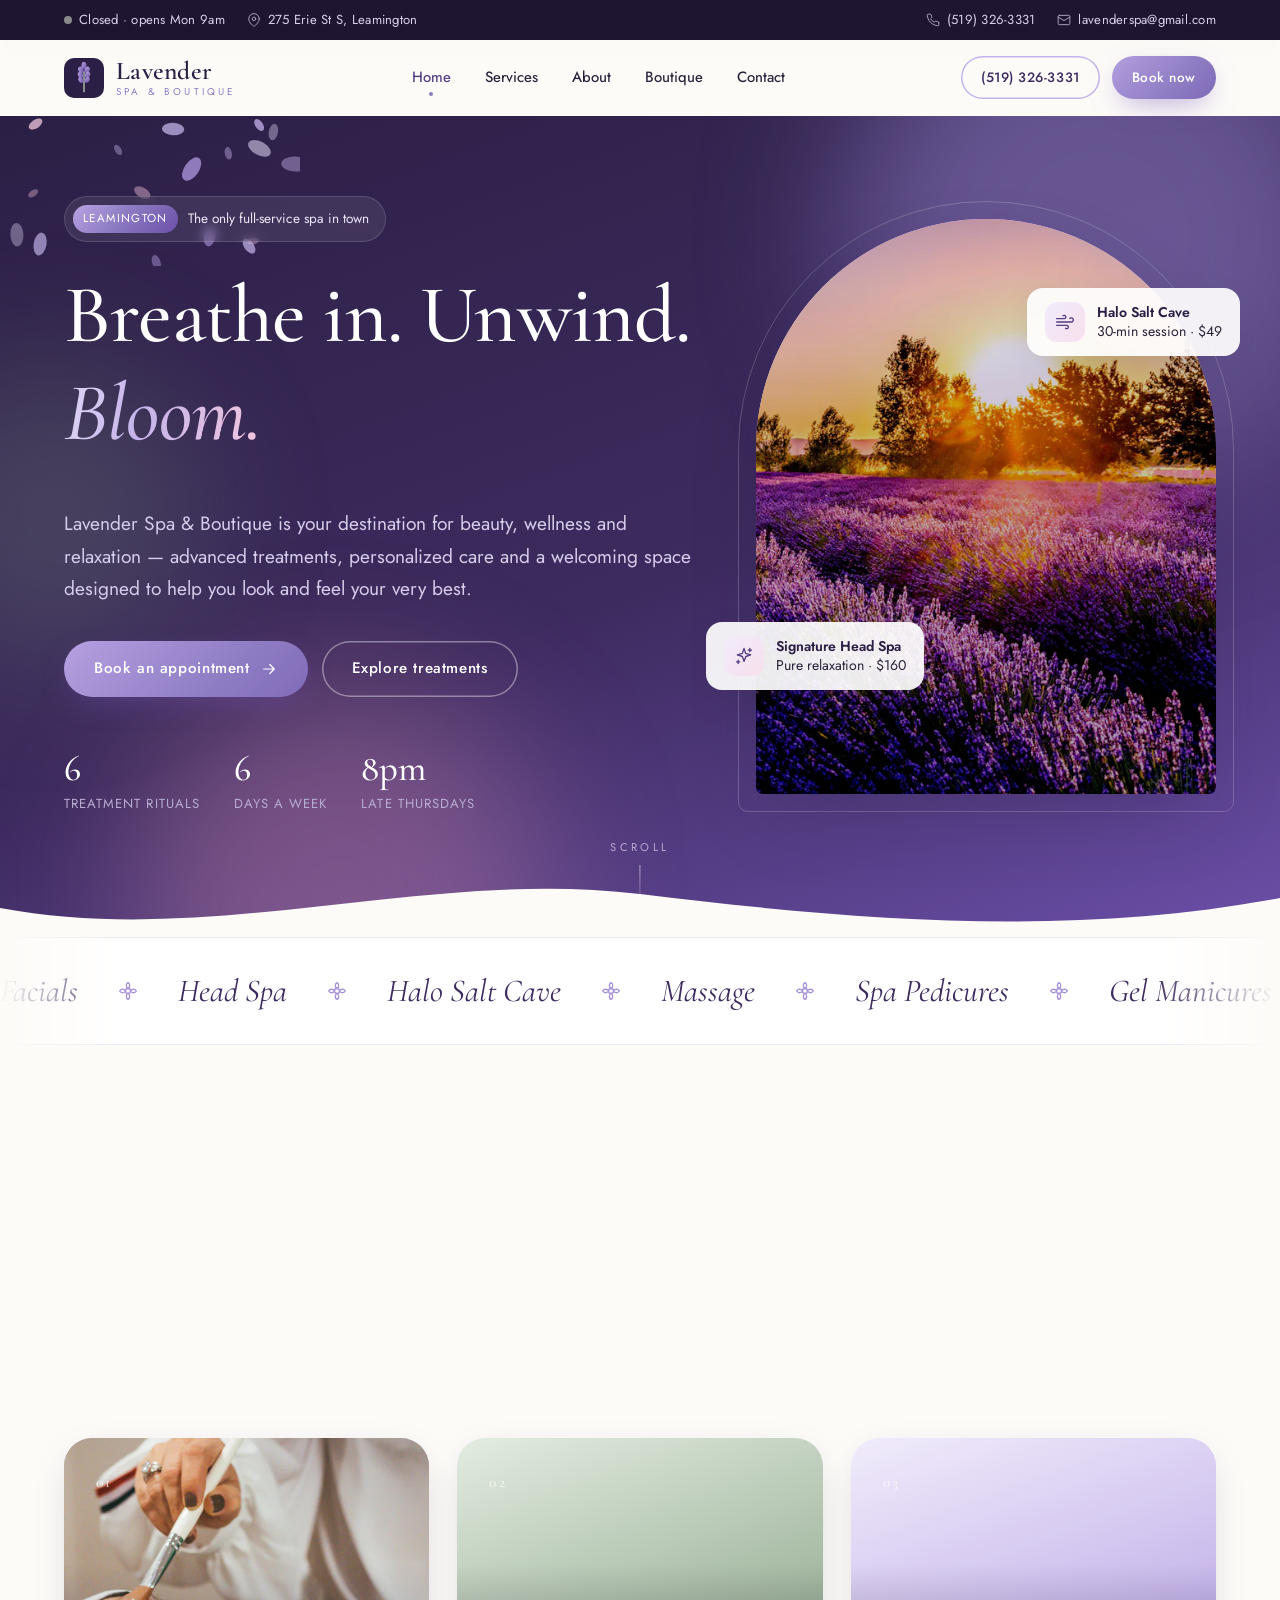
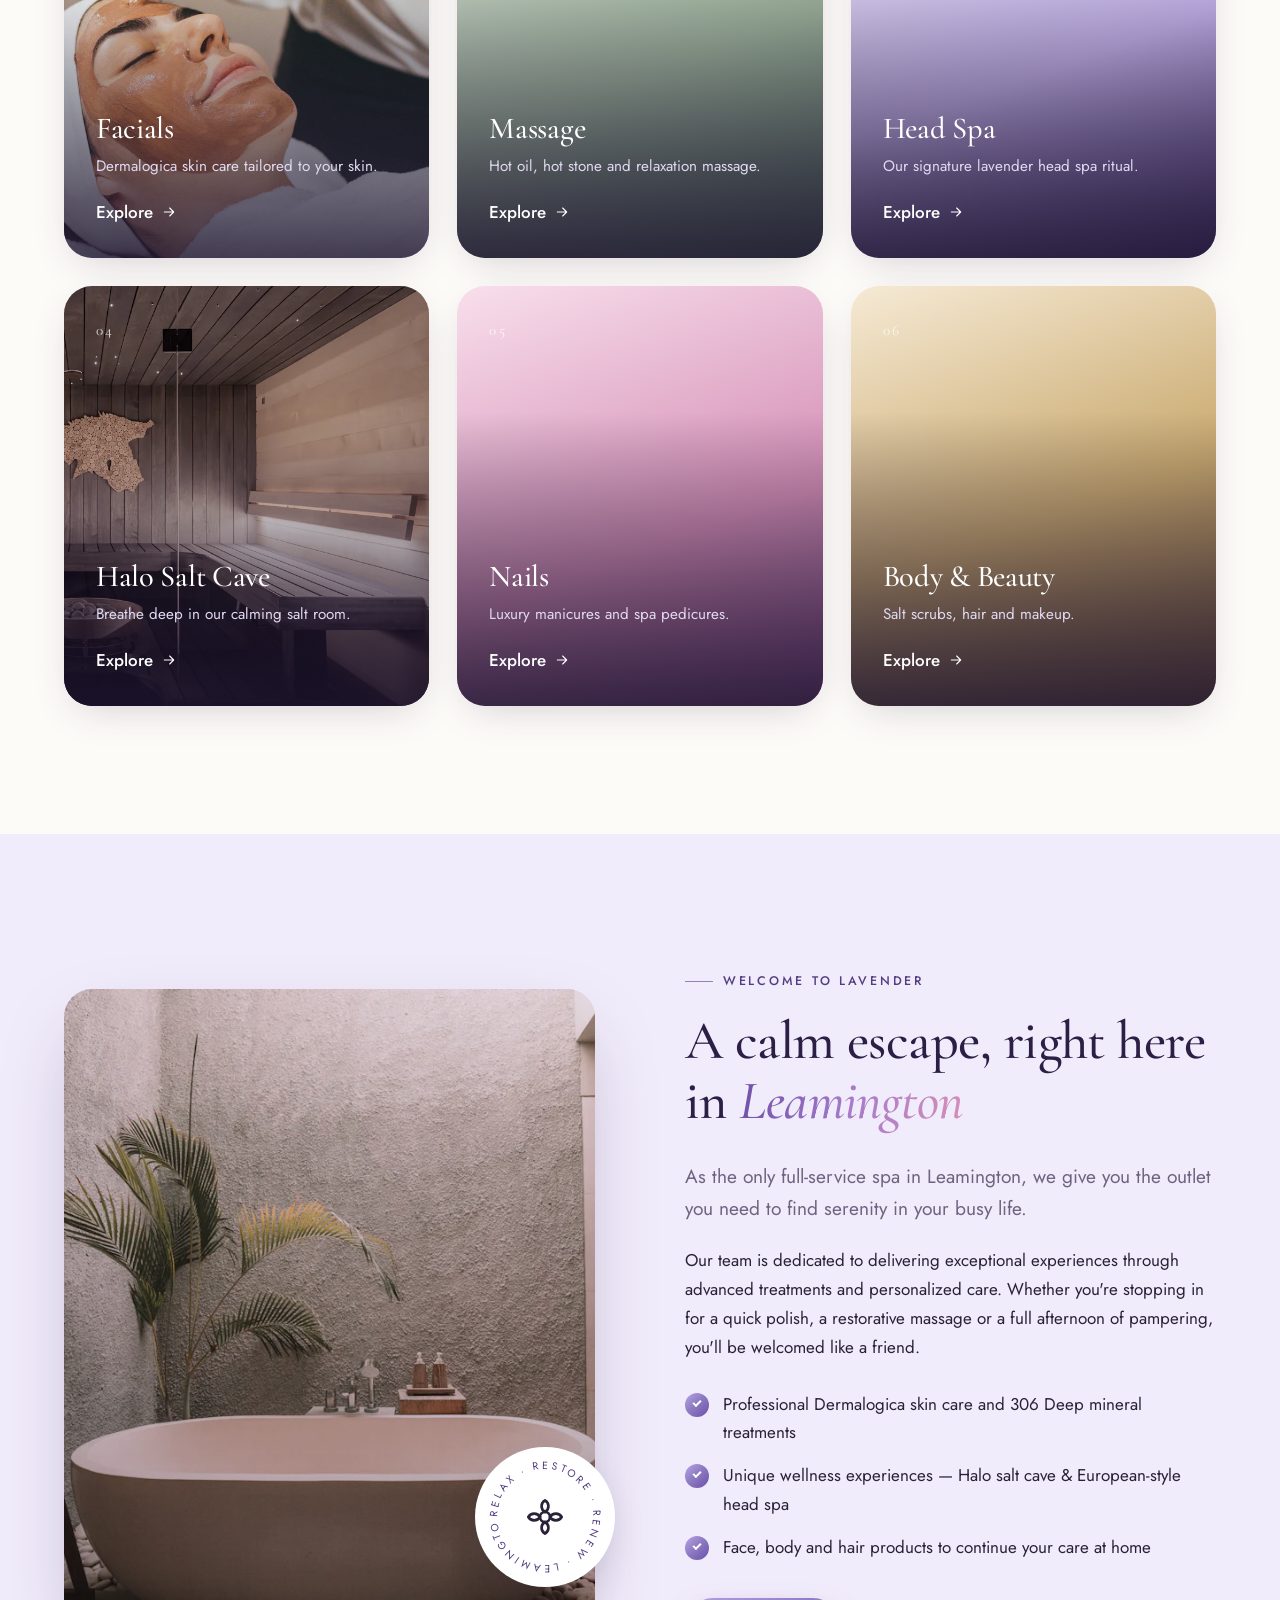
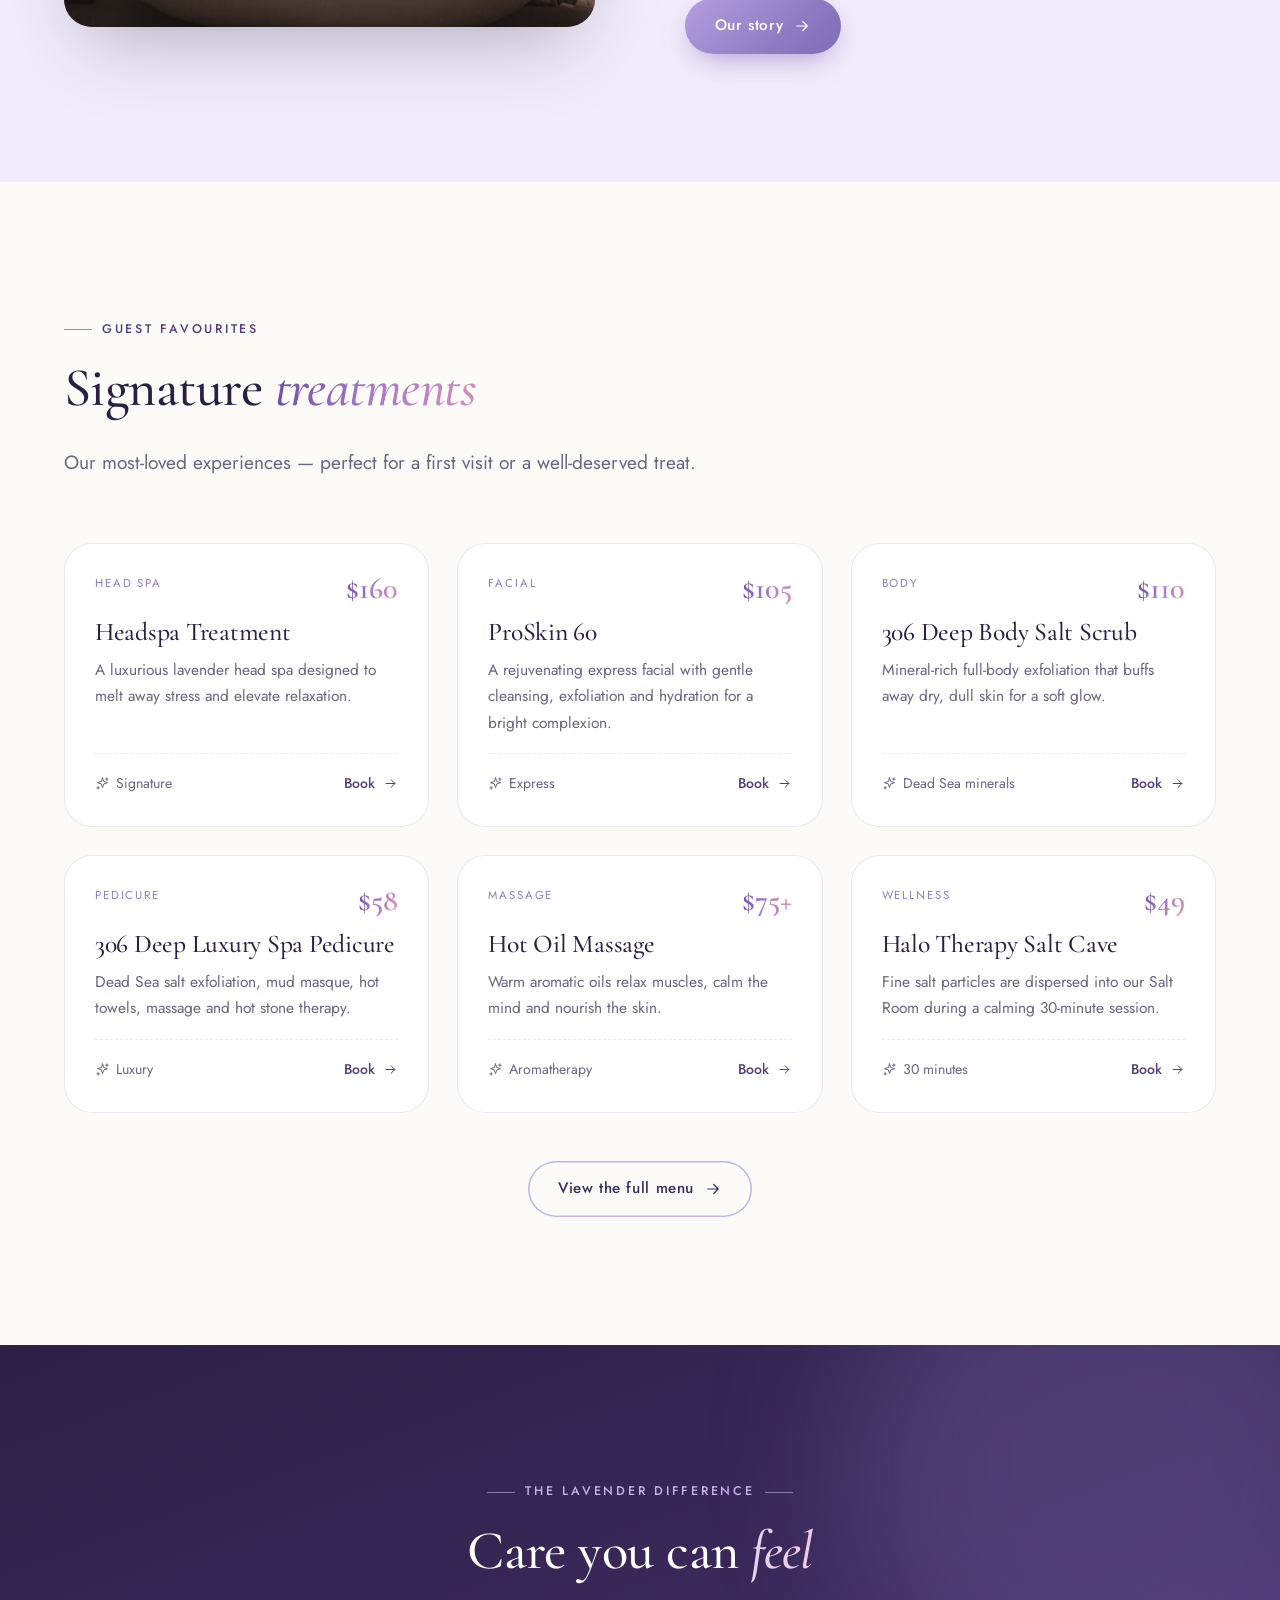
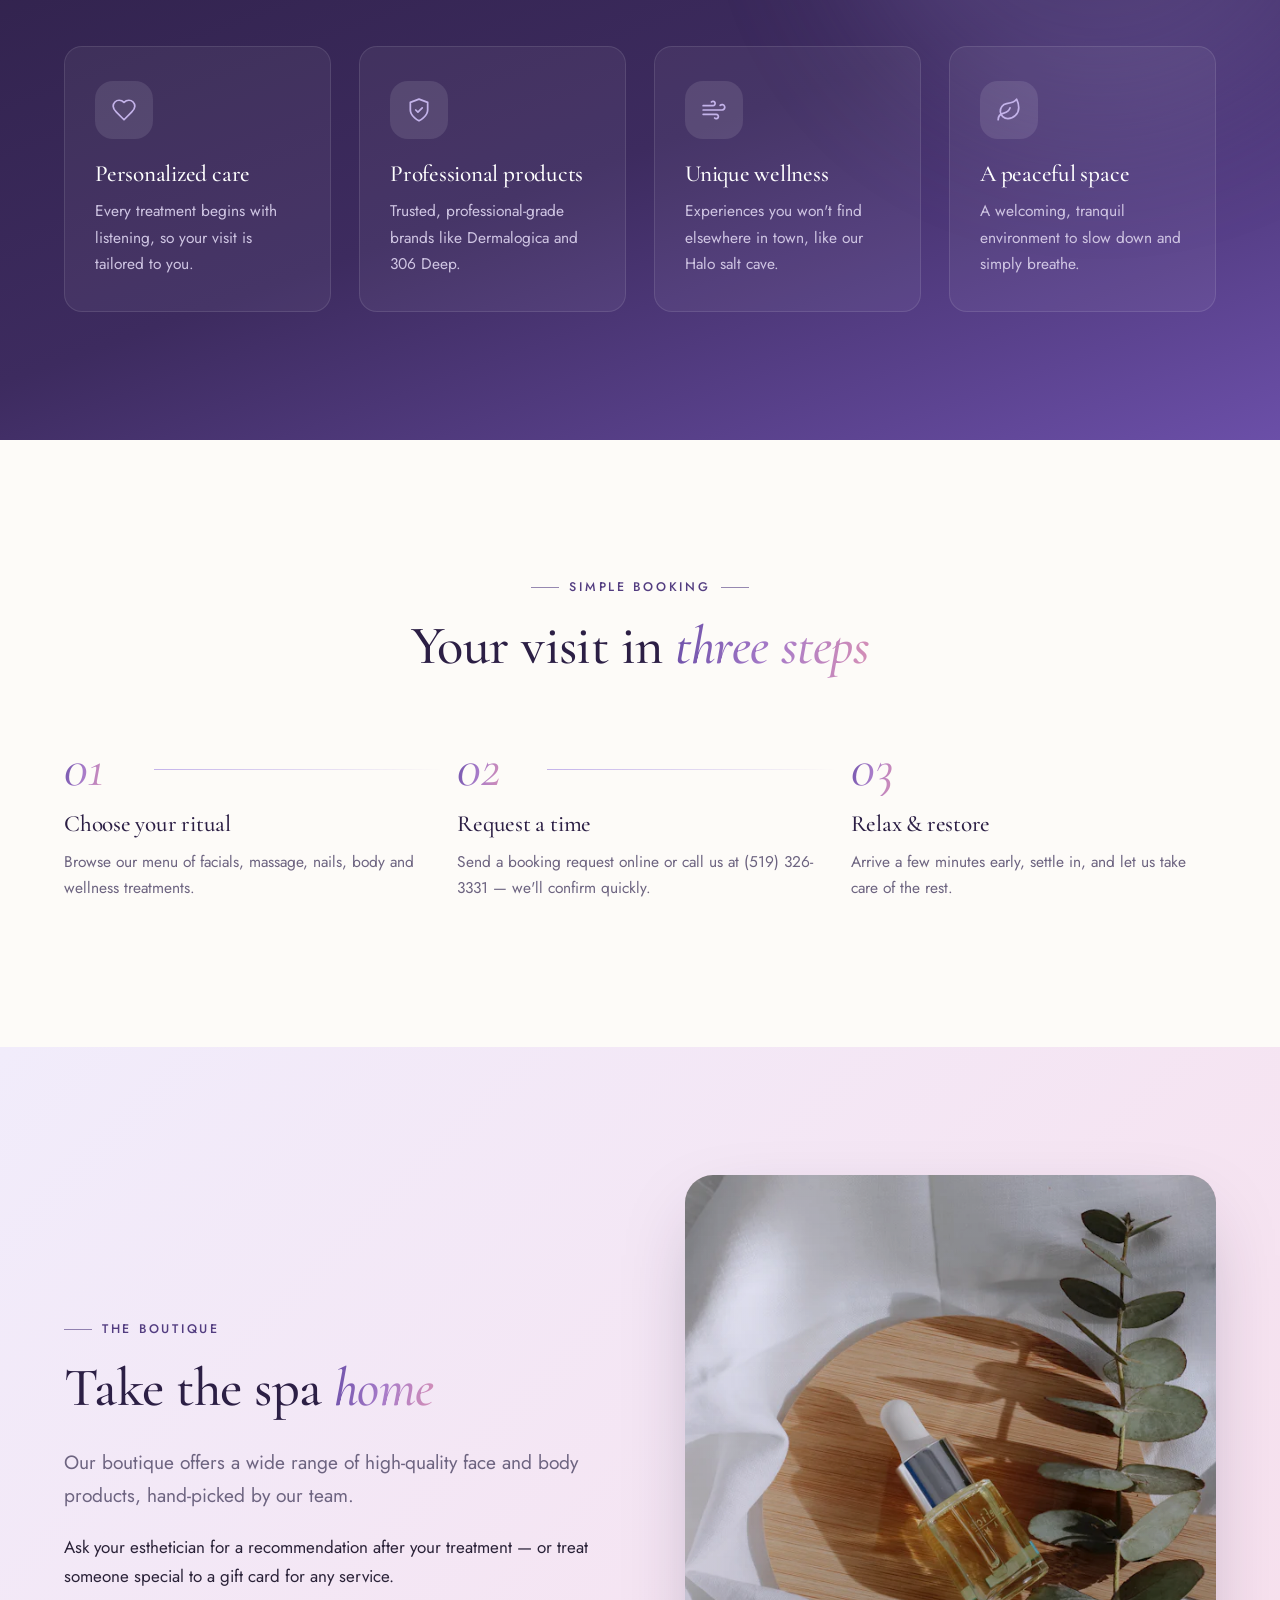
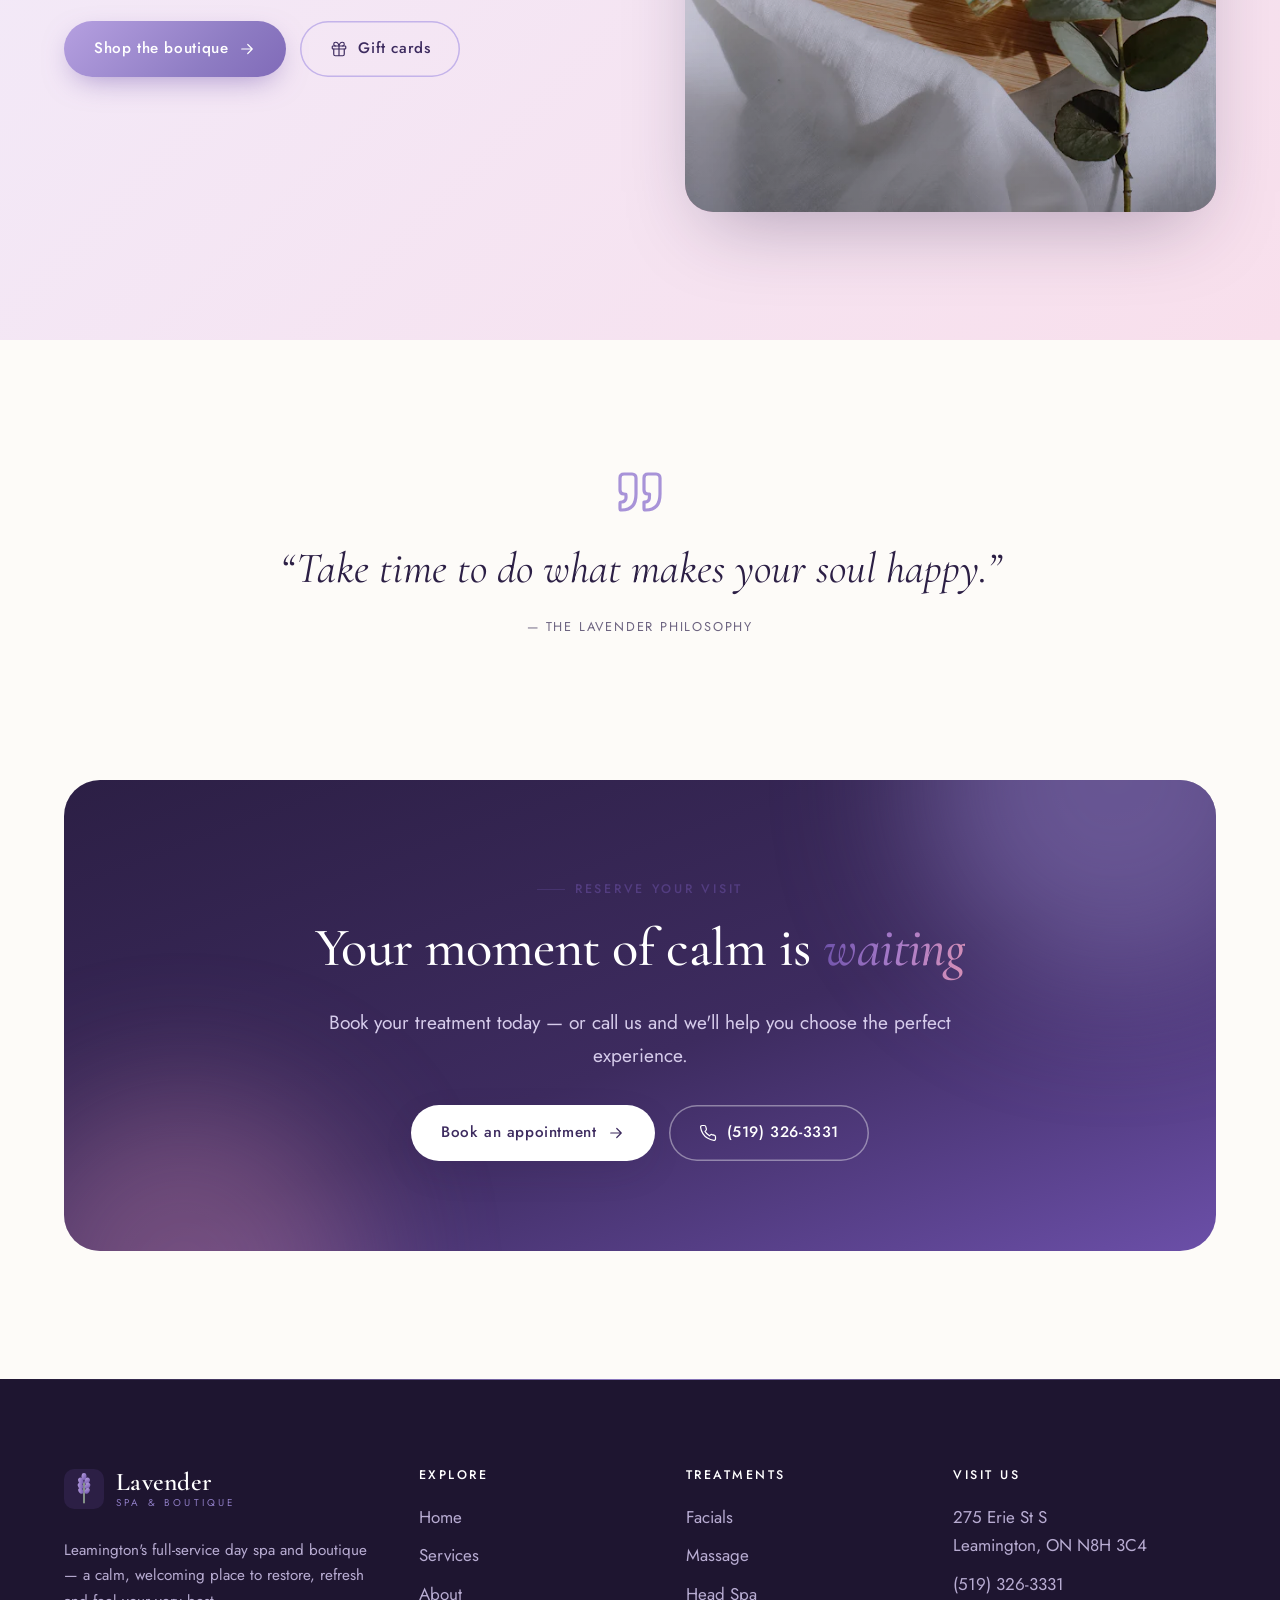
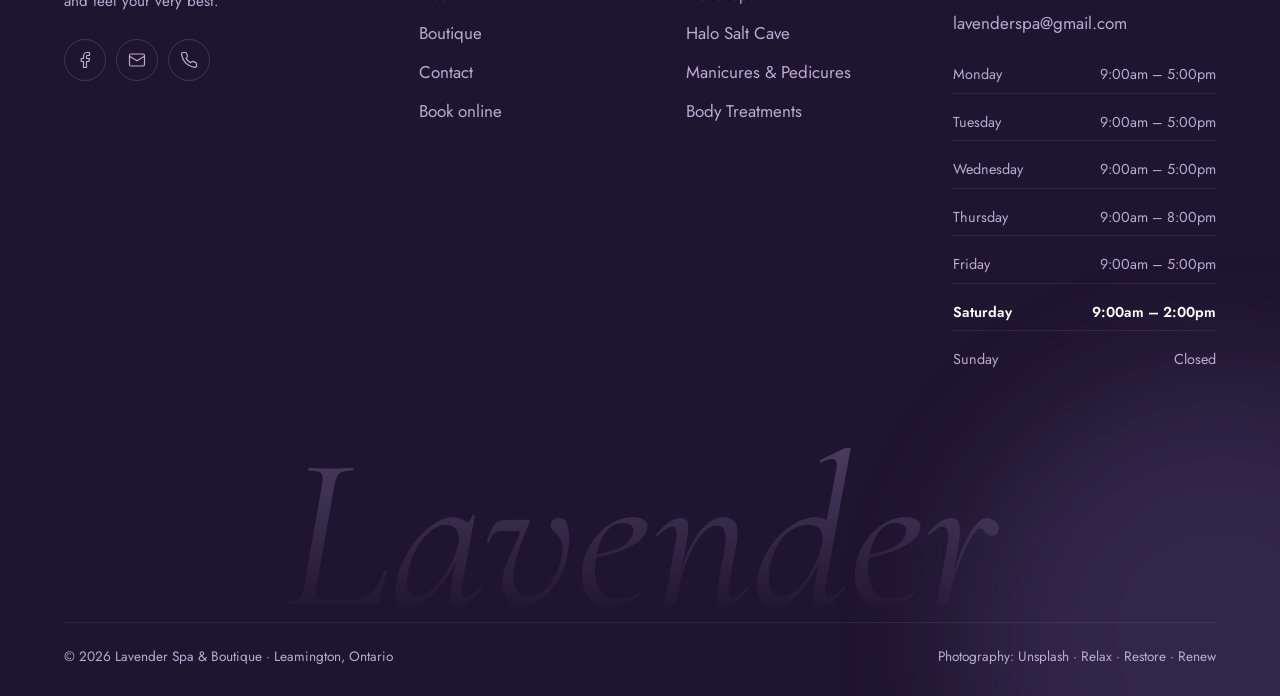
==== commit 39b294ee: "Add Unsplash photography across the site Replace the illustrated placeholders with 17 hand-picked Un" ====
--- a/index.html
+++ b/index.html
@@ -129,7 +129,7 @@
         </div>
         <div class="hero__visual" data-reveal="zoom" style="--delay:.3s">
           <div class="hero__ring" aria-hidden="true"></div>
-          <div class="hero__arch" data-parallax="-0.04"><svg viewBox="0 0 400 500" preserveAspectRatio="xMidYMax slice" aria-hidden="true"><path d="M58.1 510 Q75.1 328.6 92.0 157.2" stroke="#b7c9b4" stroke-width="2.2" fill="none" stroke-linecap="round" opacity="0.95"/><ellipse cx="87.1" cy="157.2" rx="4.1" ry="7.4" transform="rotate(-27 87.1 157.2)" fill="#e0d6f5" opacity="0.95"/><ellipse cx="97.0" cy="157.2" rx="4.1" ry="7.4" transform="rotate(32 97.0 157.2)" fill="#f1ecfb" opacity="0.95"/><ellipse cx="86.0" cy="169.0" rx="4.0" ry="7.2" transform="rotate(-24 86.0 169.0)" fill="#f1ecfb" opacity="0.95"/><ellipse cx="95.7" cy="169.0" rx="4.0" ry="7.2" transform="rotate(32 95.7 169.0)" fill="#e0d6f5" opacity="0.95"/><ellipse cx="85.0" cy="180.9" rx="3.9" ry="7.1" transform="rotate(-28 85.0 180.9)" fill="#e0d6f5" opacity="0.95"/><ellipse cx="94.4" cy="180.9" rx="3.9" ry="7.1" transform="rotate(29 94.4 180.9)" fill="#f1ecfb" opacity="0.95"/><ellipse cx="83.9" cy="192.8" rx="3.8" ry="6.9" transform="rotate(-24 83.9 192.8)" fill="#f1ecfb" opacity="0.95"/><ellipse cx="93.1" cy="192.8" rx="3.8" ry="6.9" transform="rotate(27 93.1 192.8)" fill="#e0d6f5" opacity="0.95"/><ellipse cx="82.9" cy="204.7" rx="3.7" ry="6.7" transform="rotate(-24 82.9 204.7)" fill="#e0d6f5" opacity="0.95"/><ellipse cx="91.8" cy="204.7" rx="3.7" ry="6.7" transform="rotate(28 91.8 204.7)" fill="#f1ecfb" opacity="0.95"/><ellipse cx="81.8" cy="216.7" rx="3.6" ry="6.5" transform="rotate(-33 81.8 216.7)" fill="#f1ecfb" opacity="0.95"/><ellipse cx="90.5" cy="216.7" rx="3.6" ry="6.5" transform="rotate(30 90.5 216.7)" fill="#e0d6f5" opacity="0.95"/><ellipse cx="80.8" cy="228.7" rx="3.5" ry="6.3" transform="rotate(-29 80.8 228.7)" fill="#e0d6f5" opacity="0.95"/><ellipse cx="89.2" cy="228.7" rx="3.5" ry="6.3" transform="rotate(27 89.2 228.7)" fill="#f1ecfb" opacity="0.95"/><ellipse cx="79.7" cy="240.7" rx="3.4" ry="6.1" transform="rotate(-27 79.7 240.7)" fill="#f1ecfb" opacity="0.95"/><ellipse cx="87.9" cy="240.7" rx="3.4" ry="6.1" transform="rotate(31 87.9 240.7)" fill="#e0d6f5" opacity="0.95"/><ellipse cx="78.7" cy="252.7" rx="3.3" ry="6.0" transform="rotate(-30 78.7 252.7)" fill="#e0d6f5" opacity="0.95"/><ellipse cx="86.6" cy="252.7" rx="3.3" ry="6.0" transform="rotate(29 86.6 252.7)" fill="#f1ecfb" opacity="0.95"/><ellipse cx="77.6" cy="264.7" rx="3.2" ry="5.8" transform="rotate(-32 77.6 264.7)" fill="#f1ecfb" opacity="0.95"/><ellipse cx="85.3" cy="264.7" rx="3.2" ry="5.8" transform="rotate(23 85.3 264.7)" fill="#e0d6f5" opacity="0.95"/><ellipse cx="76.6" cy="276.8" rx="3.1" ry="5.6" transform="rotate(-22 76.6 276.8)" fill="#e0d6f5" opacity="0.95"/><ellipse cx="84.0" cy="276.8" rx="3.1" ry="5.6" transform="rotate(33 84.0 276.8)" fill="#f1ecfb" opacity="0.95"/><ellipse cx="92.0" cy="151.2" rx="3.6" ry="6" fill="#f1ecfb" opacity="0.95"/><path d="M99.0 510 Q92.0 341.7 85.1 183.4" stroke="#b7c9b4" stroke-width="2.2" fill="none" stroke-linecap="round" opacity="0.95"/><ellipse cx="80.1" cy="183.4" rx="4.1" ry="7.4" transform="rotate(-32 80.1 183.4)" fill="#e0d6f5" opacity="0.95"/><ellipse cx="90.0" cy="183.4" rx="4.1" ry="7.4" transform="rotate(28 90.0 183.4)" fill="#f1ecfb" opacity="0.95"/><ellipse cx="80.7" cy="193.4" rx="4.0" ry="7.3" transform="rotate(-30 80.7 193.4)" fill="#f1ecfb" opacity="0.95"/><ellipse cx="90.4" cy="193.4" rx="4.0" ry="7.3" transform="rotate(28 90.4 193.4)" fill="#e0d6f5" opacity="0.95"/><ellipse cx="81.2" cy="203.5" rx="3.9" ry="7.1" transform="rotate(-30 81.2 203.5)" fill="#e0d6f5" opacity="0.95"/><ellipse cx="90.7" cy="203.5" rx="3.9" ry="7.1" transform="rotate(27 90.7 203.5)" fill="#f1ecfb" opacity="0.95"/><ellipse cx="81.8" cy="213.5" rx="3.8" ry="6.9" transform="rotate(-25 81.8 213.5)" fill="#f1ecfb" opacity="0.95"/><ellipse cx="91.0" cy="213.5" rx="3.8" ry="6.9" transform="rotate(34 91.0 213.5)" fill="#e0d6f5" opacity="0.95"/><ellipse cx="82.3" cy="223.6" rx="3.8" ry="6.8" transform="rotate(-34 82.3 223.6)" fill="#e0d6f5" opacity="0.95"/><ellipse cx="91.3" cy="223.6" rx="3.8" ry="6.8" transform="rotate(32 91.3 223.6)" fill="#f1ecfb" opacity="0.95"/><ellipse cx="82.9" cy="233.8" rx="3.7" ry="6.6" transform="rotate(-30 82.9 233.8)" fill="#f1ecfb" opacity="0.95"/><ellipse cx="91.7" cy="233.8" rx="3.7" ry="6.6" transform="rotate(26 91.7 233.8)" fill="#e0d6f5" opacity="0.95"/><ellipse cx="83.5" cy="243.9" rx="3.6" ry="6.4" transform="rotate(-25 83.5 243.9)" fill="#e0d6f5" opacity="0.95"/><ellipse cx="92.0" cy="243.9" rx="3.6" ry="6.4" transform="rotate(25 92.0 243.9)" fill="#f1ecfb" opacity="0.95"/><ellipse cx="84.0" cy="254.1" rx="3.5" ry="6.2" transform="rotate(-23 84.0 254.1)" fill="#f1ecfb" opacity="0.95"/><ellipse cx="92.3" cy="254.1" rx="3.5" ry="6.2" transform="rotate(31 92.3 254.1)" fill="#e0d6f5" opacity="0.95"/><ellipse cx="84.6" cy="264.2" rx="3.4" ry="6.1" transform="rotate(-27 84.6 264.2)" fill="#e0d6f5" opacity="0.95"/><ellipse cx="92.7" cy="264.2" rx="3.4" ry="6.1" transform="rotate(32 92.7 264.2)" fill="#f1ecfb" opacity="0.95"/><ellipse cx="85.1" cy="274.4" rx="3.3" ry="5.9" transform="rotate(-27 85.1 274.4)" fill="#f1ecfb" opacity="0.95"/><ellipse cx="93.0" cy="274.4" rx="3.3" ry="5.9" transform="rotate(33 93.0 274.4)" fill="#e0d6f5" opacity="0.95"/><ellipse cx="85.7" cy="284.6" rx="3.2" ry="5.7" transform="rotate(-32 85.7 284.6)" fill="#e0d6f5" opacity="0.95"/><ellipse cx="93.3" cy="284.6" rx="3.2" ry="5.7" transform="rotate(22 93.3 284.6)" fill="#f1ecfb" opacity="0.95"/><ellipse cx="86.2" cy="294.9" rx="3.1" ry="5.6" transform="rotate(-25 86.2 294.9)" fill="#f1ecfb" opacity="0.95"/><ellipse cx="93.6" cy="294.9" rx="3.1" ry="5.6" transform="rotate(33 93.6 294.9)" fill="#e0d6f5" opacity="0.95"/><ellipse cx="85.1" cy="177.4" rx="3.6" ry="6" fill="#f1ecfb" opacity="0.95"/><path d="M128.8 510 Q124.7 353.8 120.6 207.6" stroke="#b7c9b4" stroke-width="2.2" fill="none" stroke-linecap="round" opacity="0.95"/><ellipse cx="115.6" cy="207.6" rx="4.1" ry="7.4" transform="rotate(-29 115.6 207.6)" fill="#e0d6f5" opacity="0.95"/><ellipse cx="125.5" cy="207.6" rx="4.1" ry="7.4" transform="rotate(24 125.5 207.6)" fill="#f1ecfb" opacity="0.95"/><ellipse cx="116.2" cy="221.6" rx="4.0" ry="7.2" transform="rotate(-30 116.2 221.6)" fill="#f1ecfb" opacity="0.95"/><ellipse cx="125.8" cy="221.6" rx="4.0" ry="7.2" transform="rotate(26 125.8 221.6)" fill="#e0d6f5" opacity="0.95"/><ellipse cx="116.8" cy="235.5" rx="3.8" ry="6.9" transform="rotate(-26 116.8 235.5)" fill="#e0d6f5" opacity="0.95"/><ellipse cx="126.0" cy="235.5" rx="3.8" ry="6.9" transform="rotate(22 126.0 235.5)" fill="#f1ecfb" opacity="0.95"/><ellipse cx="117.3" cy="249.5" rx="3.7" ry="6.7" transform="rotate(-27 117.3 249.5)" fill="#f1ecfb" opacity="0.95"/><ellipse cx="126.2" cy="249.5" rx="3.7" ry="6.7" transform="rotate(33 126.2 249.5)" fill="#e0d6f5" opacity="0.95"/><ellipse cx="117.9" cy="263.6" rx="3.6" ry="6.4" transform="rotate(-24 117.9 263.6)" fill="#e0d6f5" opacity="0.95"/><ellipse cx="126.4" cy="263.6" rx="3.6" ry="6.4" transform="rotate(30 126.4 263.6)" fill="#f1ecfb" opacity="0.95"/><ellipse cx="118.4" cy="277.6" rx="3.4" ry="6.2" transform="rotate(-22 118.4 277.6)" fill="#f1ecfb" opacity="0.95"/><ellipse cx="126.6" cy="277.6" rx="3.4" ry="6.2" transform="rotate(28 126.6 277.6)" fill="#e0d6f5" opacity="0.95"/><ellipse cx="119.0" cy="291.8" rx="3.3" ry="5.9" transform="rotate(-28 119.0 291.8)" fill="#e0d6f5" opacity="0.95"/><ellipse cx="126.9" cy="291.8" rx="3.3" ry="5.9" transform="rotate(30 126.9 291.8)" fill="#f1ecfb" opacity="0.95"/><ellipse cx="119.6" cy="306.0" rx="3.1" ry="5.7" transform="rotate(-24 119.6 306.0)" fill="#f1ecfb" opacity="0.95"/><ellipse cx="127.1" cy="306.0" rx="3.1" ry="5.7" transform="rotate(28 127.1 306.0)" fill="#e0d6f5" opacity="0.95"/><ellipse cx="120.6" cy="201.6" rx="3.6" ry="6" fill="#f1ecfb" opacity="0.95"/><path d="M184.4 510 Q181.2 341.2 177.9 182.3" stroke="#b7c9b4" stroke-width="2.2" fill="none" stroke-linecap="round" opacity="0.95"/><ellipse cx="173.0" cy="182.3" rx="4.1" ry="7.4" transform="rotate(-23 173.0 182.3)" fill="#e0d6f5" opacity="0.95"/><ellipse cx="182.9" cy="182.3" rx="4.1" ry="7.4" transform="rotate(27 182.9 182.3)" fill="#f1ecfb" opacity="0.95"/><ellipse cx="173.3" cy="193.3" rx="4.0" ry="7.2" transform="rotate(-25 173.3 193.3)" fill="#f1ecfb" opacity="0.95"/><ellipse cx="183.0" cy="193.3" rx="4.0" ry="7.2" transform="rotate(25 183.0 193.3)" fill="#e0d6f5" opacity="0.95"/><ellipse cx="173.7" cy="204.3" rx="3.9" ry="7.1" transform="rotate(-34 173.7 204.3)" fill="#e0d6f5" opacity="0.95"/><ellipse cx="183.1" cy="204.3" rx="3.9" ry="7.1" transform="rotate(32 183.1 204.3)" fill="#f1ecfb" opacity="0.95"/><ellipse cx="174.0" cy="215.4" rx="3.8" ry="6.9" transform="rotate(-26 174.0 215.4)" fill="#f1ecfb" opacity="0.95"/><ellipse cx="183.2" cy="215.4" rx="3.8" ry="6.9" transform="rotate(33 183.2 215.4)" fill="#e0d6f5" opacity="0.95"/><ellipse cx="174.4" cy="226.4" rx="3.7" ry="6.7" transform="rotate(-25 174.4 226.4)" fill="#e0d6f5" opacity="0.95"/><ellipse cx="183.3" cy="226.4" rx="3.7" ry="6.7" transform="rotate(27 183.3 226.4)" fill="#f1ecfb" opacity="0.95"/><ellipse cx="174.7" cy="237.5" rx="3.6" ry="6.5" transform="rotate(-32 174.7 237.5)" fill="#f1ecfb" opacity="0.95"/><ellipse cx="183.4" cy="237.5" rx="3.6" ry="6.5" transform="rotate(30 183.4 237.5)" fill="#e0d6f5" opacity="0.95"/><ellipse cx="175.1" cy="248.6" rx="3.5" ry="6.3" transform="rotate(-23 175.1 248.6)" fill="#e0d6f5" opacity="0.95"/><ellipse cx="183.5" cy="248.6" rx="3.5" ry="6.3" transform="rotate(34 183.5 248.6)" fill="#f1ecfb" opacity="0.95"/><ellipse cx="175.4" cy="259.7" rx="3.4" ry="6.1" transform="rotate(-25 175.4 259.7)" fill="#f1ecfb" opacity="0.95"/><ellipse cx="183.6" cy="259.7" rx="3.4" ry="6.1" transform="rotate(25 183.6 259.7)" fill="#e0d6f5" opacity="0.95"/><ellipse cx="175.8" cy="270.9" rx="3.3" ry="6.0" transform="rotate(-31 175.8 270.9)" fill="#e0d6f5" opacity="0.95"/><ellipse cx="183.7" cy="270.9" rx="3.3" ry="6.0" transform="rotate(26 183.7 270.9)" fill="#f1ecfb" opacity="0.95"/><ellipse cx="176.1" cy="282.1" rx="3.2" ry="5.8" transform="rotate(-26 176.1 282.1)" fill="#f1ecfb" opacity="0.95"/><ellipse cx="183.8" cy="282.1" rx="3.2" ry="5.8" transform="rotate(23 183.8 282.1)" fill="#e0d6f5" opacity="0.95"/><ellipse cx="176.5" cy="293.3" rx="3.1" ry="5.6" transform="rotate(-23 176.5 293.3)" fill="#e0d6f5" opacity="0.95"/><ellipse cx="183.9" cy="293.3" rx="3.1" ry="5.6" transform="rotate(29 183.9 293.3)" fill="#f1ecfb" opacity="0.95"/><ellipse cx="177.9" cy="176.3" rx="3.6" ry="6" fill="#f1ecfb" opacity="0.95"/><path d="M189.7 510 Q184.6 331.1 179.5 162.2" stroke="#b7c9b4" stroke-width="2.2" fill="none" stroke-linecap="round" opacity="0.95"/><ellipse cx="174.5" cy="162.2" rx="4.1" ry="7.4" transform="rotate(-24 174.5 162.2)" fill="#e0d6f5" opacity="0.95"/><ellipse cx="184.4" cy="162.2" rx="4.1" ry="7.4" transform="rotate(29 184.4 162.2)" fill="#f1ecfb" opacity="0.95"/><ellipse cx="175.0" cy="173.8" rx="4.0" ry="7.2" transform="rotate(-32 175.0 173.8)" fill="#f1ecfb" opacity="0.95"/><ellipse cx="184.6" cy="173.8" rx="4.0" ry="7.2" transform="rotate(24 184.6 173.8)" fill="#e0d6f5" opacity="0.95"/><ellipse cx="175.5" cy="185.5" rx="3.9" ry="7.1" transform="rotate(-27 175.5 185.5)" fill="#e0d6f5" opacity="0.95"/><ellipse cx="184.9" cy="185.5" rx="3.9" ry="7.1" transform="rotate(30 184.9 185.5)" fill="#f1ecfb" opacity="0.95"/><ellipse cx="175.9" cy="197.3" rx="3.8" ry="6.9" transform="rotate(-26 175.9 197.3)" fill="#f1ecfb" opacity="0.95"/><ellipse cx="185.1" cy="197.3" rx="3.8" ry="6.9" transform="rotate(25 185.1 197.3)" fill="#e0d6f5" opacity="0.95"/><ellipse cx="176.4" cy="209.0" rx="3.7" ry="6.7" transform="rotate(-29 176.4 209.0)" fill="#e0d6f5" opacity="0.95"/><ellipse cx="185.3" cy="209.0" rx="3.7" ry="6.7" transform="rotate(31 185.3 209.0)" fill="#f1ecfb" opacity="0.95"/><ellipse cx="176.9" cy="220.8" rx="3.6" ry="6.5" transform="rotate(-24 176.9 220.8)" fill="#f1ecfb" opacity="0.95"/><ellipse cx="185.6" cy="220.8" rx="3.6" ry="6.5" transform="rotate(30 185.6 220.8)" fill="#e0d6f5" opacity="0.95"/><ellipse cx="177.4" cy="232.6" rx="3.5" ry="6.3" transform="rotate(-29 177.4 232.6)" fill="#e0d6f5" opacity="0.95"/><ellipse cx="185.8" cy="232.6" rx="3.5" ry="6.3" transform="rotate(30 185.8 232.6)" fill="#f1ecfb" opacity="0.95"/><ellipse cx="177.8" cy="244.4" rx="3.4" ry="6.1" transform="rotate(-27 177.8 244.4)" fill="#f1ecfb" opacity="0.95"/><ellipse cx="186.0" cy="244.4" rx="3.4" ry="6.1" transform="rotate(28 186.0 244.4)" fill="#e0d6f5" opacity="0.95"/><ellipse cx="178.3" cy="256.3" rx="3.3" ry="6.0" transform="rotate(-23 178.3 256.3)" fill="#e0d6f5" opacity="0.95"/><ellipse cx="186.3" cy="256.3" rx="3.3" ry="6.0" transform="rotate(23 186.3 256.3)" fill="#f1ecfb" opacity="0.95"/><ellipse cx="178.8" cy="268.2" rx="3.2" ry="5.8" transform="rotate(-23 178.8 268.2)" fill="#f1ecfb" opacity="0.95"/><ellipse cx="186.5" cy="268.2" rx="3.2" ry="5.8" transform="rotate(28 186.5 268.2)" fill="#e0d6f5" opacity="0.95"/><ellipse cx="179.3" cy="280.1" rx="3.1" ry="5.6" transform="rotate(-25 179.3 280.1)" fill="#e0d6f5" opacity="0.95"/><ellipse cx="186.7" cy="280.1" rx="3.1" ry="5.6" transform="rotate(31 186.7 280.1)" fill="#f1ecfb" opacity="0.95"/><ellipse cx="179.5" cy="156.2" rx="3.6" ry="6" fill="#f1ecfb" opacity="0.95"/><path d="M230.7 510 Q246.9 320.2 263.1 140.5" stroke="#b7c9b4" stroke-width="2.2" fill="none" stroke-linecap="round" opacity="0.95"/><ellipse cx="258.1" cy="140.5" rx="4.1" ry="7.4" transform="rotate(-26 258.1 140.5)" fill="#e0d6f5" opacity="0.95"/><ellipse cx="268.0" cy="140.5" rx="4.1" ry="7.4" transform="rotate(24 268.0 140.5)" fill="#f1ecfb" opacity="0.95"/><ellipse cx="257.1" cy="152.9" rx="4.0" ry="7.2" transform="rotate(-31 257.1 152.9)" fill="#f1ecfb" opacity="0.95"/><ellipse cx="266.8" cy="152.9" rx="4.0" ry="7.2" transform="rotate(23 266.8 152.9)" fill="#e0d6f5" opacity="0.95"/><ellipse cx="256.1" cy="165.4" rx="3.9" ry="7.1" transform="rotate(-25 256.1 165.4)" fill="#e0d6f5" opacity="0.95"/><ellipse cx="265.5" cy="165.4" rx="3.9" ry="7.1" transform="rotate(29 265.5 165.4)" fill="#f1ecfb" opacity="0.95"/><ellipse cx="255.1" cy="177.9" rx="3.8" ry="6.9" transform="rotate(-32 255.1 177.9)" fill="#f1ecfb" opacity="0.95"/><ellipse cx="264.3" cy="177.9" rx="3.8" ry="6.9" transform="rotate(29 264.3 177.9)" fill="#e0d6f5" opacity="0.95"/><ellipse cx="254.1" cy="190.4" rx="3.7" ry="6.7" transform="rotate(-25 254.1 190.4)" fill="#e0d6f5" opacity="0.95"/><ellipse cx="263.0" cy="190.4" rx="3.7" ry="6.7" transform="rotate(33 263.0 190.4)" fill="#f1ecfb" opacity="0.95"/><ellipse cx="253.1" cy="202.9" rx="3.6" ry="6.5" transform="rotate(-24 253.1 202.9)" fill="#f1ecfb" opacity="0.95"/><ellipse cx="261.8" cy="202.9" rx="3.6" ry="6.5" transform="rotate(22 261.8 202.9)" fill="#e0d6f5" opacity="0.95"/><ellipse cx="252.1" cy="215.4" rx="3.5" ry="6.3" transform="rotate(-25 252.1 215.4)" fill="#e0d6f5" opacity="0.95"/><ellipse cx="260.6" cy="215.4" rx="3.5" ry="6.3" transform="rotate(27 260.6 215.4)" fill="#f1ecfb" opacity="0.95"/><ellipse cx="251.1" cy="228.0" rx="3.4" ry="6.1" transform="rotate(-23 251.1 228.0)" fill="#f1ecfb" opacity="0.95"/><ellipse cx="259.3" cy="228.0" rx="3.4" ry="6.1" transform="rotate(24 259.3 228.0)" fill="#e0d6f5" opacity="0.95"/><ellipse cx="250.1" cy="240.6" rx="3.3" ry="6.0" transform="rotate(-26 250.1 240.6)" fill="#e0d6f5" opacity="0.95"/><ellipse cx="258.1" cy="240.6" rx="3.3" ry="6.0" transform="rotate(29 258.1 240.6)" fill="#f1ecfb" opacity="0.95"/><ellipse cx="249.1" cy="253.2" rx="3.2" ry="5.8" transform="rotate(-24 249.1 253.2)" fill="#f1ecfb" opacity="0.95"/><ellipse cx="256.8" cy="253.2" rx="3.2" ry="5.8" transform="rotate(26 256.8 253.2)" fill="#e0d6f5" opacity="0.95"/><ellipse cx="248.1" cy="265.9" rx="3.1" ry="5.6" transform="rotate(-33 248.1 265.9)" fill="#e0d6f5" opacity="0.95"/><ellipse cx="255.6" cy="265.9" rx="3.1" ry="5.6" transform="rotate(34 255.6 265.9)" fill="#f1ecfb" opacity="0.95"/><ellipse cx="263.1" cy="134.5" rx="3.6" ry="6" fill="#f1ecfb" opacity="0.95"/><path d="M276.3 510 Q279.7 336.5 283.0 172.9" stroke="#b7c9b4" stroke-width="2.2" fill="none" stroke-linecap="round" opacity="0.95"/><ellipse cx="278.1" cy="172.9" rx="4.1" ry="7.4" transform="rotate(-29 278.1 172.9)" fill="#e0d6f5" opacity="0.95"/><ellipse cx="288.0" cy="172.9" rx="4.1" ry="7.4" transform="rotate(33 288.0 172.9)" fill="#f1ecfb" opacity="0.95"/><ellipse cx="277.9" cy="186.8" rx="4.0" ry="7.2" transform="rotate(-28 277.9 186.8)" fill="#f1ecfb" opacity="0.95"/><ellipse cx="287.5" cy="186.8" rx="4.0" ry="7.2" transform="rotate(26 287.5 186.8)" fill="#e0d6f5" opacity="0.95"/><ellipse cx="277.8" cy="200.6" rx="3.9" ry="7.0" transform="rotate(-26 277.8 200.6)" fill="#e0d6f5" opacity="0.95"/><ellipse cx="287.1" cy="200.6" rx="3.9" ry="7.0" transform="rotate(22 287.1 200.6)" fill="#f1ecfb" opacity="0.95"/><ellipse cx="277.7" cy="214.5" rx="3.8" ry="6.8" transform="rotate(-29 277.7 214.5)" fill="#f1ecfb" opacity="0.95"/><ellipse cx="286.7" cy="214.5" rx="3.8" ry="6.8" transform="rotate(23 286.7 214.5)" fill="#e0d6f5" opacity="0.95"/><ellipse cx="277.5" cy="228.5" rx="3.6" ry="6.5" transform="rotate(-23 277.5 228.5)" fill="#e0d6f5" opacity="0.95"/><ellipse cx="286.2" cy="228.5" rx="3.6" ry="6.5" transform="rotate(26 286.2 228.5)" fill="#f1ecfb" opacity="0.95"/><ellipse cx="277.4" cy="242.4" rx="3.5" ry="6.3" transform="rotate(-24 277.4 242.4)" fill="#f1ecfb" opacity="0.95"/><ellipse cx="285.8" cy="242.4" rx="3.5" ry="6.3" transform="rotate(23 285.8 242.4)" fill="#e0d6f5" opacity="0.95"/><ellipse cx="277.3" cy="256.4" rx="3.4" ry="6.1" transform="rotate(-27 277.3 256.4)" fill="#e0d6f5" opacity="0.95"/><ellipse cx="285.4" cy="256.4" rx="3.4" ry="6.1" transform="rotate(26 285.4 256.4)" fill="#f1ecfb" opacity="0.95"/><ellipse cx="277.1" cy="270.5" rx="3.2" ry="5.8" transform="rotate(-23 277.1 270.5)" fill="#f1ecfb" opacity="0.95"/><ellipse cx="284.9" cy="270.5" rx="3.2" ry="5.8" transform="rotate(33 284.9 270.5)" fill="#e0d6f5" opacity="0.95"/><ellipse cx="277.0" cy="284.6" rx="3.1" ry="5.6" transform="rotate(-31 277.0 284.6)" fill="#e0d6f5" opacity="0.95"/><ellipse cx="284.5" cy="284.6" rx="3.1" ry="5.6" transform="rotate(24 284.5 284.6)" fill="#f1ecfb" opacity="0.95"/><ellipse cx="283.0" cy="166.9" rx="3.6" ry="6" fill="#f1ecfb" opacity="0.95"/><path d="M323.5 510 Q306.9 315.5 290.3 131.0" stroke="#b7c9b4" stroke-width="2.2" fill="none" stroke-linecap="round" opacity="0.95"/><ellipse cx="285.4" cy="131.0" rx="4.1" ry="7.4" transform="rotate(-33 285.4 131.0)" fill="#e0d6f5" opacity="0.95"/><ellipse cx="295.3" cy="131.0" rx="4.1" ry="7.4" transform="rotate(32 295.3 131.0)" fill="#f1ecfb" opacity="0.95"/><ellipse cx="286.6" cy="143.8" rx="4.0" ry="7.2" transform="rotate(-27 286.6 143.8)" fill="#f1ecfb" opacity="0.95"/><ellipse cx="296.3" cy="143.8" rx="4.0" ry="7.2" transform="rotate(31 296.3 143.8)" fill="#e0d6f5" opacity="0.95"/><ellipse cx="287.9" cy="156.5" rx="3.9" ry="7.1" transform="rotate(-32 287.9 156.5)" fill="#e0d6f5" opacity="0.95"/><ellipse cx="297.3" cy="156.5" rx="3.9" ry="7.1" transform="rotate(29 297.3 156.5)" fill="#f1ecfb" opacity="0.95"/><ellipse cx="289.2" cy="169.3" rx="3.8" ry="6.9" transform="rotate(-29 289.2 169.3)" fill="#f1ecfb" opacity="0.95"/><ellipse cx="298.4" cy="169.3" rx="3.8" ry="6.9" transform="rotate(27 298.4 169.3)" fill="#e0d6f5" opacity="0.95"/><ellipse cx="290.5" cy="182.2" rx="3.7" ry="6.7" transform="rotate(-29 290.5 182.2)" fill="#e0d6f5" opacity="0.95"/><ellipse cx="299.4" cy="182.2" rx="3.7" ry="6.7" transform="rotate(29 299.4 182.2)" fill="#f1ecfb" opacity="0.95"/><ellipse cx="291.7" cy="195.0" rx="3.6" ry="6.5" transform="rotate(-23 291.7 195.0)" fill="#f1ecfb" opacity="0.95"/><ellipse cx="300.4" cy="195.0" rx="3.6" ry="6.5" transform="rotate(30 300.4 195.0)" fill="#e0d6f5" opacity="0.95"/><ellipse cx="293.0" cy="207.9" rx="3.5" ry="6.3" transform="rotate(-34 293.0 207.9)" fill="#e0d6f5" opacity="0.95"/><ellipse cx="301.4" cy="207.9" rx="3.5" ry="6.3" transform="rotate(33 301.4 207.9)" fill="#f1ecfb" opacity="0.95"/><ellipse cx="294.3" cy="220.8" rx="3.4" ry="6.1" transform="rotate(-31 294.3 220.8)" fill="#f1ecfb" opacity="0.95"/><ellipse cx="302.5" cy="220.8" rx="3.4" ry="6.1" transform="rotate(27 302.5 220.8)" fill="#e0d6f5" opacity="0.95"/><ellipse cx="295.5" cy="233.7" rx="3.3" ry="6.0" transform="rotate(-31 295.5 233.7)" fill="#e0d6f5" opacity="0.95"/><ellipse cx="303.5" cy="233.7" rx="3.3" ry="6.0" transform="rotate(29 303.5 233.7)" fill="#f1ecfb" opacity="0.95"/><ellipse cx="296.8" cy="246.7" rx="3.2" ry="5.8" transform="rotate(-27 296.8 246.7)" fill="#f1ecfb" opacity="0.95"/><ellipse cx="304.5" cy="246.7" rx="3.2" ry="5.8" transform="rotate(32 304.5 246.7)" fill="#e0d6f5" opacity="0.95"/><ellipse cx="298.1" cy="259.7" rx="3.1" ry="5.6" transform="rotate(-23 298.1 259.7)" fill="#e0d6f5" opacity="0.95"/><ellipse cx="305.5" cy="259.7" rx="3.1" ry="5.6" transform="rotate(31 305.5 259.7)" fill="#f1ecfb" opacity="0.95"/><ellipse cx="290.3" cy="125.0" rx="3.6" ry="6" fill="#f1ecfb" opacity="0.95"/><path d="M321.2 510 Q320.4 331.1 319.7 162.2" stroke="#b7c9b4" stroke-width="2.2" fill="none" stroke-linecap="round" opacity="0.95"/><ellipse cx="314.7" cy="162.2" rx="4.1" ry="7.4" transform="rotate(-33 314.7 162.2)" fill="#e0d6f5" opacity="0.95"/><ellipse cx="324.6" cy="162.2" rx="4.1" ry="7.4" transform="rotate(23 324.6 162.2)" fill="#f1ecfb" opacity="0.95"/><ellipse cx="314.9" cy="176.4" rx="4.0" ry="7.2" transform="rotate(-31 314.9 176.4)" fill="#f1ecfb" opacity="0.95"/><ellipse cx="324.5" cy="176.4" rx="4.0" ry="7.2" transform="rotate(30 324.5 176.4)" fill="#e0d6f5" opacity="0.95"/><ellipse cx="315.1" cy="190.8" rx="3.9" ry="7.0" transform="rotate(-28 315.1 190.8)" fill="#e0d6f5" opacity="0.95"/><ellipse cx="324.4" cy="190.8" rx="3.9" ry="7.0" transform="rotate(33 324.4 190.8)" fill="#f1ecfb" opacity="0.95"/><ellipse cx="315.4" cy="205.1" rx="3.8" ry="6.8" transform="rotate(-26 315.4 205.1)" fill="#f1ecfb" opacity="0.95"/><ellipse cx="324.4" cy="205.1" rx="3.8" ry="6.8" transform="rotate(24 324.4 205.1)" fill="#e0d6f5" opacity="0.95"/><ellipse cx="315.6" cy="219.5" rx="3.6" ry="6.5" transform="rotate(-29 315.6 219.5)" fill="#e0d6f5" opacity="0.95"/><ellipse cx="324.3" cy="219.5" rx="3.6" ry="6.5" transform="rotate(28 324.3 219.5)" fill="#f1ecfb" opacity="0.95"/><ellipse cx="315.8" cy="233.9" rx="3.5" ry="6.3" transform="rotate(-31 315.8 233.9)" fill="#f1ecfb" opacity="0.95"/><ellipse cx="324.2" cy="233.9" rx="3.5" ry="6.3" transform="rotate(26 324.2 233.9)" fill="#e0d6f5" opacity="0.95"/><ellipse cx="316.0" cy="248.4" rx="3.4" ry="6.1" transform="rotate(-33 316.0 248.4)" fill="#e0d6f5" opacity="0.95"/><ellipse cx="324.1" cy="248.4" rx="3.4" ry="6.1" transform="rotate(28 324.1 248.4)" fill="#f1ecfb" opacity="0.95"/><ellipse cx="316.2" cy="262.9" rx="3.2" ry="5.8" transform="rotate(-25 316.2 262.9)" fill="#f1ecfb" opacity="0.95"/><ellipse cx="324.0" cy="262.9" rx="3.2" ry="5.8" transform="rotate(27 324.0 262.9)" fill="#e0d6f5" opacity="0.95"/><ellipse cx="316.4" cy="277.4" rx="3.1" ry="5.6" transform="rotate(-25 316.4 277.4)" fill="#e0d6f5" opacity="0.95"/><ellipse cx="323.9" cy="277.4" rx="3.1" ry="5.6" transform="rotate(30 323.9 277.4)" fill="#f1ecfb" opacity="0.95"/><ellipse cx="319.7" cy="156.2" rx="3.6" ry="6" fill="#f1ecfb" opacity="0.95"/></svg></div>
+          <div class="hero__arch" data-parallax="-0.04"><img class="photo" src="assets/img/hero-lavender-field-560.webp" srcset="assets/img/hero-lavender-field-560.webp 560w, assets/img/hero-lavender-field-880.webp 880w" sizes="(max-width: 900px) 380px, 460px" width="880" height="1100" alt="Rows of lavender in bloom at sunset" fetchpriority="high" decoding="async"></div>
           <div class="hero__card hero__card--b"><span class="hero__card-icon"><svg viewBox="0 0 24 24" fill="none" stroke="currentColor" stroke-width="1.6" stroke-linecap="round" stroke-linejoin="round" aria-hidden="true"><path d="M17.7 7.7a2.5 2.5 0 1 1 1.8 4.3H2"/><path d="M9.6 4.6A2 2 0 1 1 11 8H2"/><path d="M12.6 19.4A2 2 0 1 0 14 16H2"/></svg></span><span><strong>Halo Salt Cave</strong>30-min session · $49</span></div>
           <div class="hero__card hero__card--a"><span class="hero__card-icon"><svg viewBox="0 0 24 24" fill="none" stroke="currentColor" stroke-width="1.6" stroke-linecap="round" stroke-linejoin="round" aria-hidden="true"><path d="M12 3l1.9 5.8L20 10.7l-5.8 1.9L12 18.5l-1.9-5.9L4 10.7l6.1-1.9z"/><path d="M19 3v4M17 5h4M5 17v4M3 19h4"/></svg></span><span><strong>Signature Head Spa</strong>Pure relaxation · $160</span></div>
         </div>
@@ -150,7 +150,7 @@
         <div class="grid grid--3" data-stagger>
           
         <a class="category-card" href="services.html#facials" data-reveal data-tilt>
-          <div class="category-card__art art--a"><svg viewBox="0 0 400 500" preserveAspectRatio="xMidYMax slice" aria-hidden="true"><path d="M78.2 510 Q60.5 351.9 42.8 203.7" stroke="#9db39a" stroke-width="2.2" fill="none" stroke-linecap="round" opacity="0.95"/><ellipse cx="37.8" cy="203.7" rx="4.1" ry="7.4" transform="rotate(-26 37.8 203.7)" fill="#c4b3ea" opacity="0.95"/><ellipse cx="47.7" cy="203.7" rx="4.1" ry="7.4" transform="rotate(24 47.7 203.7)" fill="#e0d6f5" opacity="0.95"/><ellipse cx="39.7" cy="217.8" rx="4.0" ry="7.2" transform="rotate(-32 39.7 217.8)" fill="#e0d6f5" opacity="0.95"/><ellipse cx="49.2" cy="217.8" rx="4.0" ry="7.2" transform="rotate(32 49.2 217.8)" fill="#c4b3ea" opacity="0.95"/><ellipse cx="41.5" cy="232.0" rx="3.8" ry="6.9" transform="rotate(-25 41.5 232.0)" fill="#c4b3ea" opacity="0.95"/><ellipse cx="50.7" cy="232.0" rx="3.8" ry="6.9" transform="rotate(25 50.7 232.0)" fill="#e0d6f5" opacity="0.95"/><ellipse cx="43.4" cy="246.2" rx="3.7" ry="6.7" transform="rotate(-22 43.4 246.2)" fill="#e0d6f5" opacity="0.95"/><ellipse cx="52.3" cy="246.2" rx="3.7" ry="6.7" transform="rotate(30 52.3 246.2)" fill="#c4b3ea" opacity="0.95"/><ellipse cx="45.2" cy="260.4" rx="3.6" ry="6.4" transform="rotate(-34 45.2 260.4)" fill="#c4b3ea" opacity="0.95"/><ellipse cx="53.8" cy="260.4" rx="3.6" ry="6.4" transform="rotate(30 53.8 260.4)" fill="#e0d6f5" opacity="0.95"/><ellipse cx="47.1" cy="274.7" rx="3.4" ry="6.2" transform="rotate(-32 47.1 274.7)" fill="#e0d6f5" opacity="0.95"/><ellipse cx="55.3" cy="274.7" rx="3.4" ry="6.2" transform="rotate(32 55.3 274.7)" fill="#c4b3ea" opacity="0.95"/><ellipse cx="48.9" cy="289.0" rx="3.3" ry="5.9" transform="rotate(-28 48.9 289.0)" fill="#c4b3ea" opacity="0.95"/><ellipse cx="56.8" cy="289.0" rx="3.3" ry="5.9" transform="rotate(26 56.8 289.0)" fill="#e0d6f5" opacity="0.95"/><ellipse cx="50.8" cy="303.4" rx="3.1" ry="5.7" transform="rotate(-33 50.8 303.4)" fill="#e0d6f5" opacity="0.95"/><ellipse cx="58.3" cy="303.4" rx="3.1" ry="5.7" transform="rotate(28 58.3 303.4)" fill="#c4b3ea" opacity="0.95"/><ellipse cx="42.8" cy="197.7" rx="3.6" ry="6" fill="#e0d6f5" opacity="0.95"/><path d="M132.0 510 Q126.6 347.3 121.2 194.5" stroke="#9db39a" stroke-width="2.2" fill="none" stroke-linecap="round" opacity="0.95"/><ellipse cx="116.2" cy="194.5" rx="4.1" ry="7.4" transform="rotate(-33 116.2 194.5)" fill="#c4b3ea" opacity="0.95"/><ellipse cx="126.1" cy="194.5" rx="4.1" ry="7.4" transform="rotate(27 126.1 194.5)" fill="#e0d6f5" opacity="0.95"/><ellipse cx="116.8" cy="206.1" rx="4.0" ry="7.2" transform="rotate(-33 116.8 206.1)" fill="#e0d6f5" opacity="0.95"/><ellipse cx="126.4" cy="206.1" rx="4.0" ry="7.2" transform="rotate(24 126.4 206.1)" fill="#c4b3ea" opacity="0.95"/><ellipse cx="117.3" cy="217.8" rx="3.9" ry="7.0" transform="rotate(-24 117.3 217.8)" fill="#c4b3ea" opacity="0.95"/><ellipse cx="126.7" cy="217.8" rx="3.9" ry="7.0" transform="rotate(25 126.7 217.8)" fill="#e0d6f5" opacity="0.95"/><ellipse cx="117.9" cy="229.5" rx="3.8" ry="6.8" transform="rotate(-24 117.9 229.5)" fill="#e0d6f5" opacity="0.95"/><ellipse cx="127.0" cy="229.5" rx="3.8" ry="6.8" transform="rotate(24 127.0 229.5)" fill="#c4b3ea" opacity="0.95"/><ellipse cx="118.4" cy="241.2" rx="3.7" ry="6.6" transform="rotate(-28 118.4 241.2)" fill="#c4b3ea" opacity="0.95"/><ellipse cx="127.2" cy="241.2" rx="3.7" ry="6.6" transform="rotate(26 127.2 241.2)" fill="#e0d6f5" opacity="0.95"/><ellipse cx="119.0" cy="252.9" rx="3.6" ry="6.4" transform="rotate(-28 119.0 252.9)" fill="#e0d6f5" opacity="0.95"/><ellipse cx="127.5" cy="252.9" rx="3.6" ry="6.4" transform="rotate(29 127.5 252.9)" fill="#c4b3ea" opacity="0.95"/><ellipse cx="119.5" cy="264.7" rx="3.4" ry="6.2" transform="rotate(-34 119.5 264.7)" fill="#c4b3ea" opacity="0.95"/><ellipse cx="127.8" cy="264.7" rx="3.4" ry="6.2" transform="rotate(27 127.8 264.7)" fill="#e0d6f5" opacity="0.95"/><ellipse cx="120.1" cy="276.5" rx="3.3" ry="6.0" transform="rotate(-27 120.1 276.5)" fill="#e0d6f5" opacity="0.95"/><ellipse cx="128.1" cy="276.5" rx="3.3" ry="6.0" transform="rotate(28 128.1 276.5)" fill="#c4b3ea" opacity="0.95"/><ellipse cx="120.6" cy="288.3" rx="3.2" ry="5.8" transform="rotate(-33 120.6 288.3)" fill="#c4b3ea" opacity="0.95"/><ellipse cx="128.3" cy="288.3" rx="3.2" ry="5.8" transform="rotate(26 128.3 288.3)" fill="#e0d6f5" opacity="0.95"/><ellipse cx="121.2" cy="300.2" rx="3.1" ry="5.6" transform="rotate(-29 121.2 300.2)" fill="#e0d6f5" opacity="0.95"/><ellipse cx="128.6" cy="300.2" rx="3.1" ry="5.6" transform="rotate(26 128.6 300.2)" fill="#c4b3ea" opacity="0.95"/><ellipse cx="121.2" cy="188.5" rx="3.6" ry="6" fill="#e0d6f5" opacity="0.95"/><path d="M186.4 510 Q204.6 321.7 222.8 143.5" stroke="#9db39a" stroke-width="2.2" fill="none" stroke-linecap="round" opacity="0.95"/><ellipse cx="217.8" cy="143.5" rx="4.1" ry="7.4" transform="rotate(-31 217.8 143.5)" fill="#c4b3ea" opacity="0.95"/><ellipse cx="227.7" cy="143.5" rx="4.1" ry="7.4" transform="rotate(28 227.7 143.5)" fill="#e0d6f5" opacity="0.95"/><ellipse cx="216.7" cy="155.8" rx="4.0" ry="7.2" transform="rotate(-28 216.7 155.8)" fill="#e0d6f5" opacity="0.95"/><ellipse cx="226.3" cy="155.8" rx="4.0" ry="7.2" transform="rotate(28 226.3 155.8)" fill="#c4b3ea" opacity="0.95"/><ellipse cx="215.5" cy="168.2" rx="3.9" ry="7.1" transform="rotate(-33 215.5 168.2)" fill="#c4b3ea" opacity="0.95"/><ellipse cx="224.9" cy="168.2" rx="3.9" ry="7.1" transform="rotate(28 224.9 168.2)" fill="#e0d6f5" opacity="0.95"/><ellipse cx="214.4" cy="180.5" rx="3.8" ry="6.9" transform="rotate(-32 214.4 180.5)" fill="#e0d6f5" opacity="0.95"/><ellipse cx="223.6" cy="180.5" rx="3.8" ry="6.9" transform="rotate(26 223.6 180.5)" fill="#c4b3ea" opacity="0.95"/><ellipse cx="213.3" cy="192.9" rx="3.7" ry="6.7" transform="rotate(-33 213.3 192.9)" fill="#c4b3ea" opacity="0.95"/><ellipse cx="222.2" cy="192.9" rx="3.7" ry="6.7" transform="rotate(33 222.2 192.9)" fill="#e0d6f5" opacity="0.95"/><ellipse cx="212.1" cy="205.4" rx="3.6" ry="6.5" transform="rotate(-28 212.1 205.4)" fill="#e0d6f5" opacity="0.95"/><ellipse cx="220.8" cy="205.4" rx="3.6" ry="6.5" transform="rotate(29 220.8 205.4)" fill="#c4b3ea" opacity="0.95"/><ellipse cx="211.0" cy="217.8" rx="3.5" ry="6.3" transform="rotate(-33 211.0 217.8)" fill="#c4b3ea" opacity="0.95"/><ellipse cx="219.4" cy="217.8" rx="3.5" ry="6.3" transform="rotate(31 219.4 217.8)" fill="#e0d6f5" opacity="0.95"/><ellipse cx="209.9" cy="230.3" rx="3.4" ry="6.1" transform="rotate(-28 209.9 230.3)" fill="#e0d6f5" opacity="0.95"/><ellipse cx="218.0" cy="230.3" rx="3.4" ry="6.1" transform="rotate(25 218.0 230.3)" fill="#c4b3ea" opacity="0.95"/><ellipse cx="208.7" cy="242.8" rx="3.3" ry="6.0" transform="rotate(-26 208.7 242.8)" fill="#c4b3ea" opacity="0.95"/><ellipse cx="216.7" cy="242.8" rx="3.3" ry="6.0" transform="rotate(30 216.7 242.8)" fill="#e0d6f5" opacity="0.95"/><ellipse cx="207.6" cy="255.3" rx="3.2" ry="5.8" transform="rotate(-24 207.6 255.3)" fill="#e0d6f5" opacity="0.95"/><ellipse cx="215.3" cy="255.3" rx="3.2" ry="5.8" transform="rotate(33 215.3 255.3)" fill="#c4b3ea" opacity="0.95"/><ellipse cx="206.5" cy="267.8" rx="3.1" ry="5.6" transform="rotate(-25 206.5 267.8)" fill="#c4b3ea" opacity="0.95"/><ellipse cx="213.9" cy="267.8" rx="3.1" ry="5.6" transform="rotate(33 213.9 267.8)" fill="#e0d6f5" opacity="0.95"/><ellipse cx="222.8" cy="137.5" rx="3.6" ry="6" fill="#e0d6f5" opacity="0.95"/><path d="M220.4 510 Q228.6 352.4 236.9 204.9" stroke="#9db39a" stroke-width="2.2" fill="none" stroke-linecap="round" opacity="0.95"/><ellipse cx="231.9" cy="204.9" rx="4.1" ry="7.4" transform="rotate(-29 231.9 204.9)" fill="#c4b3ea" opacity="0.95"/><ellipse cx="241.8" cy="204.9" rx="4.1" ry="7.4" transform="rotate(28 241.8 204.9)" fill="#e0d6f5" opacity="0.95"/><ellipse cx="231.5" cy="214.2" rx="4.0" ry="7.3" transform="rotate(-29 231.5 214.2)" fill="#e0d6f5" opacity="0.95"/><ellipse cx="241.2" cy="214.2" rx="4.0" ry="7.3" transform="rotate(27 241.2 214.2)" fill="#c4b3ea" opacity="0.95"/><ellipse cx="231.1" cy="223.6" rx="3.9" ry="7.1" transform="rotate(-31 231.1 223.6)" fill="#c4b3ea" opacity="0.95"/><ellipse cx="240.6" cy="223.6" rx="3.9" ry="7.1" transform="rotate(28 240.6 223.6)" fill="#e0d6f5" opacity="0.95"/><ellipse cx="230.7" cy="233.0" rx="3.8" ry="6.9" transform="rotate(-26 230.7 233.0)" fill="#e0d6f5" opacity="0.95"/><ellipse cx="239.9" cy="233.0" rx="3.8" ry="6.9" transform="rotate(30 239.9 233.0)" fill="#c4b3ea" opacity="0.95"/><ellipse cx="230.3" cy="242.4" rx="3.8" ry="6.8" transform="rotate(-33 230.3 242.4)" fill="#c4b3ea" opacity="0.95"/><ellipse cx="239.3" cy="242.4" rx="3.8" ry="6.8" transform="rotate(31 239.3 242.4)" fill="#e0d6f5" opacity="0.95"/><ellipse cx="229.9" cy="251.9" rx="3.7" ry="6.6" transform="rotate(-26 229.9 251.9)" fill="#e0d6f5" opacity="0.95"/><ellipse cx="238.7" cy="251.9" rx="3.7" ry="6.6" transform="rotate(22 238.7 251.9)" fill="#c4b3ea" opacity="0.95"/><ellipse cx="229.5" cy="261.3" rx="3.6" ry="6.4" transform="rotate(-32 229.5 261.3)" fill="#c4b3ea" opacity="0.95"/><ellipse cx="238.0" cy="261.3" rx="3.6" ry="6.4" transform="rotate(34 238.0 261.3)" fill="#e0d6f5" opacity="0.95"/><ellipse cx="229.1" cy="270.8" rx="3.5" ry="6.2" transform="rotate(-23 229.1 270.8)" fill="#e0d6f5" opacity="0.95"/><ellipse cx="237.4" cy="270.8" rx="3.5" ry="6.2" transform="rotate(29 237.4 270.8)" fill="#c4b3ea" opacity="0.95"/><ellipse cx="228.6" cy="280.3" rx="3.4" ry="6.1" transform="rotate(-23 228.6 280.3)" fill="#c4b3ea" opacity="0.95"/><ellipse cx="236.7" cy="280.3" rx="3.4" ry="6.1" transform="rotate(29 236.7 280.3)" fill="#e0d6f5" opacity="0.95"/><ellipse cx="228.2" cy="289.8" rx="3.3" ry="5.9" transform="rotate(-30 228.2 289.8)" fill="#e0d6f5" opacity="0.95"/><ellipse cx="236.1" cy="289.8" rx="3.3" ry="5.9" transform="rotate(33 236.1 289.8)" fill="#c4b3ea" opacity="0.95"/><ellipse cx="227.8" cy="299.3" rx="3.2" ry="5.7" transform="rotate(-31 227.8 299.3)" fill="#c4b3ea" opacity="0.95"/><ellipse cx="235.5" cy="299.3" rx="3.2" ry="5.7" transform="rotate(24 235.5 299.3)" fill="#e0d6f5" opacity="0.95"/><ellipse cx="227.4" cy="308.9" rx="3.1" ry="5.6" transform="rotate(-25 227.4 308.9)" fill="#e0d6f5" opacity="0.95"/><ellipse cx="234.8" cy="308.9" rx="3.1" ry="5.6" transform="rotate(32 234.8 308.9)" fill="#c4b3ea" opacity="0.95"/><ellipse cx="236.9" cy="198.9" rx="3.6" ry="6" fill="#e0d6f5" opacity="0.95"/><path d="M301.7 510 Q317.7 298.6 333.6 97.2" stroke="#9db39a" stroke-width="2.2" fill="none" stroke-linecap="round" opacity="0.95"/><ellipse cx="328.6" cy="97.2" rx="4.1" ry="7.4" transform="rotate(-23 328.6 97.2)" fill="#c4b3ea" opacity="0.95"/><ellipse cx="338.5" cy="97.2" rx="4.1" ry="7.4" transform="rotate(26 338.5 97.2)" fill="#e0d6f5" opacity="0.95"/><ellipse cx="327.3" cy="116.4" rx="4.0" ry="7.2" transform="rotate(-25 327.3 116.4)" fill="#e0d6f5" opacity="0.95"/><ellipse cx="336.8" cy="116.4" rx="4.0" ry="7.2" transform="rotate(22 336.8 116.4)" fill="#c4b3ea" opacity="0.95"/><ellipse cx="325.9" cy="135.6" rx="3.8" ry="6.9" transform="rotate(-23 325.9 135.6)" fill="#c4b3ea" opacity="0.95"/><ellipse cx="335.2" cy="135.6" rx="3.8" ry="6.9" transform="rotate(23 335.2 135.6)" fill="#e0d6f5" opacity="0.95"/><ellipse cx="324.6" cy="154.8" rx="3.7" ry="6.7" transform="rotate(-22 324.6 154.8)" fill="#e0d6f5" opacity="0.95"/><ellipse cx="333.5" cy="154.8" rx="3.7" ry="6.7" transform="rotate(33 333.5 154.8)" fill="#c4b3ea" opacity="0.95"/><ellipse cx="323.3" cy="174.1" rx="3.6" ry="6.4" transform="rotate(-26 323.3 174.1)" fill="#c4b3ea" opacity="0.95"/><ellipse cx="331.8" cy="174.1" rx="3.6" ry="6.4" transform="rotate(24 331.8 174.1)" fill="#e0d6f5" opacity="0.95"/><ellipse cx="321.9" cy="193.5" rx="3.4" ry="6.2" transform="rotate(-33 321.9 193.5)" fill="#e0d6f5" opacity="0.95"/><ellipse cx="330.1" cy="193.5" rx="3.4" ry="6.2" transform="rotate(31 330.1 193.5)" fill="#c4b3ea" opacity="0.95"/><ellipse cx="320.6" cy="212.8" rx="3.3" ry="5.9" transform="rotate(-28 320.6 212.8)" fill="#c4b3ea" opacity="0.95"/><ellipse cx="328.4" cy="212.8" rx="3.3" ry="5.9" transform="rotate(22 328.4 212.8)" fill="#e0d6f5" opacity="0.95"/><ellipse cx="319.2" cy="232.3" rx="3.1" ry="5.7" transform="rotate(-29 319.2 232.3)" fill="#e0d6f5" opacity="0.95"/><ellipse cx="326.8" cy="232.3" rx="3.1" ry="5.7" transform="rotate(32 326.8 232.3)" fill="#c4b3ea" opacity="0.95"/><ellipse cx="333.6" cy="91.2" rx="3.6" ry="6" fill="#e0d6f5" opacity="0.95"/><path d="M329.9 510 Q310.1 353.2 290.2 206.5" stroke="#9db39a" stroke-width="2.2" fill="none" stroke-linecap="round" opacity="0.95"/><ellipse cx="285.3" cy="206.5" rx="4.1" ry="7.4" transform="rotate(-30 285.3 206.5)" fill="#c4b3ea" opacity="0.95"/><ellipse cx="295.2" cy="206.5" rx="4.1" ry="7.4" transform="rotate(31 295.2 206.5)" fill="#e0d6f5" opacity="0.95"/><ellipse cx="286.7" cy="215.8" rx="4.0" ry="7.3" transform="rotate(-25 286.7 215.8)" fill="#e0d6f5" opacity="0.95"/><ellipse cx="296.3" cy="215.8" rx="4.0" ry="7.3" transform="rotate(28 296.3 215.8)" fill="#c4b3ea" opacity="0.95"/><ellipse cx="288.0" cy="225.1" rx="3.9" ry="7.1" transform="rotate(-26 288.0 225.1)" fill="#c4b3ea" opacity="0.95"/><ellipse cx="297.5" cy="225.1" rx="3.9" ry="7.1" transform="rotate(29 297.5 225.1)" fill="#e0d6f5" opacity="0.95"/><ellipse cx="289.4" cy="234.5" rx="3.8" ry="6.9" transform="rotate(-29 289.4 234.5)" fill="#e0d6f5" opacity="0.95"/><ellipse cx="298.6" cy="234.5" rx="3.8" ry="6.9" transform="rotate(23 298.6 234.5)" fill="#c4b3ea" opacity="0.95"/><ellipse cx="290.8" cy="243.8" rx="3.8" ry="6.8" transform="rotate(-25 290.8 243.8)" fill="#c4b3ea" opacity="0.95"/><ellipse cx="299.8" cy="243.8" rx="3.8" ry="6.8" transform="rotate(27 299.8 243.8)" fill="#e0d6f5" opacity="0.95"/><ellipse cx="292.1" cy="253.2" rx="3.7" ry="6.6" transform="rotate(-29 292.1 253.2)" fill="#e0d6f5" opacity="0.95"/><ellipse cx="300.9" cy="253.2" rx="3.7" ry="6.6" transform="rotate(24 300.9 253.2)" fill="#c4b3ea" opacity="0.95"/><ellipse cx="293.5" cy="262.6" rx="3.6" ry="6.4" transform="rotate(-34 293.5 262.6)" fill="#c4b3ea" opacity="0.95"/><ellipse cx="302.1" cy="262.6" rx="3.6" ry="6.4" transform="rotate(23 302.1 262.6)" fill="#e0d6f5" opacity="0.95"/><ellipse cx="294.9" cy="272.0" rx="3.5" ry="6.2" transform="rotate(-30 294.9 272.0)" fill="#e0d6f5" opacity="0.95"/><ellipse cx="303.2" cy="272.0" rx="3.5" ry="6.2" transform="rotate(32 303.2 272.0)" fill="#c4b3ea" opacity="0.95"/><ellipse cx="296.2" cy="281.5" rx="3.4" ry="6.1" transform="rotate(-22 296.2 281.5)" fill="#c4b3ea" opacity="0.95"/><ellipse cx="304.3" cy="281.5" rx="3.4" ry="6.1" transform="rotate(31 304.3 281.5)" fill="#e0d6f5" opacity="0.95"/><ellipse cx="297.6" cy="291.0" rx="3.3" ry="5.9" transform="rotate(-33 297.6 291.0)" fill="#e0d6f5" opacity="0.95"/><ellipse cx="305.5" cy="291.0" rx="3.3" ry="5.9" transform="rotate(28 305.5 291.0)" fill="#c4b3ea" opacity="0.95"/><ellipse cx="299.0" cy="300.4" rx="3.2" ry="5.7" transform="rotate(-31 299.0 300.4)" fill="#c4b3ea" opacity="0.95"/><ellipse cx="306.6" cy="300.4" rx="3.2" ry="5.7" transform="rotate(28 306.6 300.4)" fill="#e0d6f5" opacity="0.95"/><ellipse cx="300.4" cy="309.9" rx="3.1" ry="5.6" transform="rotate(-26 300.4 309.9)" fill="#e0d6f5" opacity="0.95"/><ellipse cx="307.8" cy="309.9" rx="3.1" ry="5.6" transform="rotate(32 307.8 309.9)" fill="#c4b3ea" opacity="0.95"/><ellipse cx="290.2" cy="200.5" rx="3.6" ry="6" fill="#e0d6f5" opacity="0.95"/></svg></div>
+          <div class="category-card__art art--a"><img class="photo" src="assets/img/facial-600.webp" srcset="assets/img/facial-600.webp 600w, assets/img/facial-960.webp 960w" sizes="(max-width: 680px) 92vw, (max-width: 900px) 46vw, 380px" width="960" height="1200" alt="Esthetician applying a facial masque with a brush" loading="lazy" decoding="async"></div>
           <span class="category-card__num">01</span>
           <div class="category-card__body">
             <h3>Facials</h3>
@@ -160,18 +160,7 @@
         </a>
 
         <a class="category-card" href="services.html#massage" data-reveal data-tilt>
-          <div class="category-card__art art--c"><svg viewBox="0 0 400 500" preserveAspectRatio="xMidYMid slice" aria-hidden="true">
-<defs><linearGradient id="st" x1="0" y1="0" x2="0" y2="1"><stop offset="0" stop-color="#5a4a6e"/><stop offset="1" stop-color="#2c1f45"/></linearGradient>
-<radialGradient id="sh" cx=".35" cy=".3" r=".7"><stop offset="0" stop-color="#fff" stop-opacity=".35"/><stop offset="1" stop-color="#fff" stop-opacity="0"/></radialGradient></defs>
-<g transform="translate(200.0 310.0)">
-<ellipse cx="0" cy="70" rx="130" ry="14" fill="#1e1530" opacity=".25"/>
-<ellipse cx="0" cy="40" rx="115" ry="36" fill="url(#st)"/><ellipse cx="0" cy="40" rx="115" ry="36" fill="url(#sh)"/>
-<ellipse cx="6" cy="-12" rx="88" ry="28" fill="url(#st)"/><ellipse cx="6" cy="-12" rx="88" ry="28" fill="url(#sh)"/>
-<ellipse cx="-4" cy="-56" rx="62" ry="21" fill="url(#st)"/><ellipse cx="-4" cy="-56" rx="62" ry="21" fill="url(#sh)"/>
-<ellipse cx="2" cy="-90" rx="38" ry="14" fill="url(#st)"/><ellipse cx="2" cy="-90" rx="38" ry="14" fill="url(#sh)"/>
-<path d="M30 -100 C 70 -170, 140 -160, 150 -200 C 110 -190, 60 -190, 30 -100Z" fill="#b7c9b4" opacity=".9"/>
-<path d="M30 -100 C 80 -150, 120 -170, 150 -200" stroke="#7f9a7c" stroke-width="1.5" fill="none"/>
-</g></svg></div>
+          <div class="category-card__art art--c"><img class="photo" src="assets/img/massage-600.webp" srcset="assets/img/massage-600.webp 600w, assets/img/massage-960.webp 960w" sizes="(max-width: 680px) 92vw, (max-width: 900px) 46vw, 380px" width="960" height="1200" alt="Warm oil being poured for a relaxing massage" loading="lazy" decoding="async"></div>
           <span class="category-card__num">02</span>
           <div class="category-card__body">
             <h3>Massage</h3>
@@ -181,7 +170,7 @@
         </a>
 
         <a class="category-card" href="services.html#headspa" data-reveal data-tilt>
-          <div class="category-card__art art--f"><svg viewBox="0 0 400 500" preserveAspectRatio="xMidYMid slice" aria-hidden="true"><ellipse cx="200.0" cy="225.0" rx="30" ry="12.6" fill="none" stroke="#fff" stroke-width="1.4" opacity="0.67"/><ellipse cx="200.0" cy="225.0" rx="60" ry="25.2" fill="none" stroke="#fff" stroke-width="1.4" opacity="0.59"/><ellipse cx="200.0" cy="225.0" rx="90" ry="37.8" fill="none" stroke="#fff" stroke-width="1.4" opacity="0.51"/><ellipse cx="200.0" cy="225.0" rx="120" ry="50.4" fill="none" stroke="#fff" stroke-width="1.4" opacity="0.43"/><ellipse cx="200.0" cy="225.0" rx="150" ry="63.0" fill="none" stroke="#fff" stroke-width="1.4" opacity="0.35"/><ellipse cx="200.0" cy="225.0" rx="180" ry="75.6" fill="none" stroke="#fff" stroke-width="1.4" opacity="0.27"/><ellipse cx="200.0" cy="225.0" rx="210" ry="88.2" fill="none" stroke="#fff" stroke-width="1.4" opacity="0.19"/><ellipse cx="200.0" cy="225.0" rx="240" ry="100.8" fill="none" stroke="#fff" stroke-width="1.4" opacity="0.11"/><path d="M200.0 60.0 q -10 16 0 22 q 10 -6 0 -22z" fill="#fff" opacity="0.8"/><path d="M200.0 90.0 q -10 16 0 22 q 10 -6 0 -22z" fill="#fff" opacity="0.6"/><path d="M200.0 120.0 q -10 16 0 22 q 10 -6 0 -22z" fill="#fff" opacity="0.4"/></svg></div>
+          <div class="category-card__art art--f"><img class="photo" src="assets/img/head-spa-600.webp" srcset="assets/img/head-spa-600.webp 600w, assets/img/head-spa-960.webp 960w" sizes="(max-width: 680px) 92vw, (max-width: 900px) 46vw, 380px" width="960" height="1200" alt="Guest relaxing during a head and scalp massage" loading="lazy" decoding="async"></div>
           <span class="category-card__num">03</span>
           <div class="category-card__body">
             <h3>Head Spa</h3>
@@ -191,7 +180,7 @@
         </a>
 
         <a class="category-card" href="services.html#salt" data-reveal data-tilt>
-          <div class="category-card__art art--e"><svg viewBox="0 0 400 500" preserveAspectRatio="xMidYMid slice" aria-hidden="true"><circle cx="130" cy="75" r="2.4" fill="#fff" opacity="0.29"/><circle cx="214" cy="183" r="1.1" fill="#fff" opacity="0.53"/><circle cx="15" cy="217" r="1.2" fill="#fff" opacity="0.30"/><circle cx="170" cy="413" r="1.3" fill="#fff" opacity="0.37"/><circle cx="251" cy="474" r="2.3" fill="#fff" opacity="0.47"/><circle cx="391" cy="23" r="2.9" fill="#fff" opacity="0.41"/><circle cx="58" cy="59" r="1.7" fill="#fff" opacity="0.70"/><circle cx="72" cy="291" r="2.4" fill="#fff" opacity="0.45"/><circle cx="219" cy="31" r="1.1" fill="#fff" opacity="0.36"/><circle cx="272" cy="214" r="1.7" fill="#fff" opacity="0.57"/><circle cx="181" cy="150" r="2.7" fill="#fff" opacity="0.63"/><circle cx="98" cy="287" r="2.2" fill="#fff" opacity="0.73"/><circle cx="292" cy="144" r="3.2" fill="#fff" opacity="0.31"/><circle cx="167" cy="379" r="1.3" fill="#fff" opacity="0.52"/><circle cx="16" cy="334" r="2.7" fill="#fff" opacity="0.57"/><circle cx="350" cy="157" r="2.5" fill="#fff" opacity="0.58"/><circle cx="232" cy="228" r="2.8" fill="#fff" opacity="0.77"/><circle cx="190" cy="332" r="1.1" fill="#fff" opacity="0.64"/><circle cx="259" cy="497" r="2.8" fill="#fff" opacity="0.41"/><circle cx="154" cy="334" r="1.0" fill="#fff" opacity="0.50"/><circle cx="67" cy="59" r="1.1" fill="#fff" opacity="0.67"/><circle cx="52" cy="124" r="1.9" fill="#fff" opacity="0.73"/><circle cx="32" cy="225" r="2.2" fill="#fff" opacity="0.74"/><circle cx="328" cy="432" r="1.6" fill="#fff" opacity="0.48"/><circle cx="144" cy="442" r="3.1" fill="#fff" opacity="0.33"/><circle cx="70" cy="116" r="1.5" fill="#fff" opacity="0.52"/><circle cx="236" cy="131" r="1.0" fill="#fff" opacity="0.48"/><circle cx="148" cy="283" r="3.1" fill="#fff" opacity="0.63"/><circle cx="206" cy="309" r="2.5" fill="#fff" opacity="0.28"/><circle cx="360" cy="390" r="2.9" fill="#fff" opacity="0.69"/><circle cx="157" cy="199" r="1.2" fill="#fff" opacity="0.60"/><circle cx="25" cy="34" r="1.5" fill="#fff" opacity="0.34"/><circle cx="136" cy="26" r="1.0" fill="#fff" opacity="0.33"/><circle cx="41" cy="182" r="1.1" fill="#fff" opacity="0.73"/><circle cx="246" cy="74" r="1.6" fill="#fff" opacity="0.44"/><circle cx="146" cy="61" r="2.9" fill="#fff" opacity="0.80"/><circle cx="186" cy="242" r="1.2" fill="#fff" opacity="0.31"/><circle cx="137" cy="132" r="2.8" fill="#fff" opacity="0.34"/><circle cx="9" cy="475" r="2.2" fill="#fff" opacity="0.33"/><circle cx="217" cy="14" r="2.2" fill="#fff" opacity="0.79"/><circle cx="345" cy="348" r="1.6" fill="#fff" opacity="0.45"/><circle cx="67" cy="386" r="2.2" fill="#fff" opacity="0.68"/><circle cx="132" cy="112" r="2.8" fill="#fff" opacity="0.79"/><circle cx="341" cy="403" r="2.8" fill="#fff" opacity="0.66"/><circle cx="91" cy="259" r="1.8" fill="#fff" opacity="0.27"/><circle cx="11" cy="140" r="1.6" fill="#fff" opacity="0.63"/><circle cx="383" cy="224" r="3.1" fill="#fff" opacity="0.79"/><circle cx="382" cy="182" r="1.5" fill="#fff" opacity="0.37"/><circle cx="79" cy="102" r="2.4" fill="#fff" opacity="0.75"/><circle cx="336" cy="240" r="2.4" fill="#fff" opacity="0.69"/><circle cx="34" cy="330" r="3.0" fill="#fff" opacity="0.68"/><circle cx="300" cy="239" r="1.4" fill="#fff" opacity="0.68"/><circle cx="133" cy="400" r="3.1" fill="#fff" opacity="0.47"/><circle cx="161" cy="473" r="2.6" fill="#fff" opacity="0.34"/><circle cx="51" cy="76" r="3.0" fill="#fff" opacity="0.69"/><circle cx="58" cy="413" r="3.2" fill="#fff" opacity="0.61"/><circle cx="140" cy="274" r="1.3" fill="#fff" opacity="0.26"/><circle cx="388" cy="325" r="2.2" fill="#fff" opacity="0.76"/><circle cx="174" cy="436" r="2.8" fill="#fff" opacity="0.37"/><circle cx="101" cy="146" r="1.5" fill="#fff" opacity="0.57"/><circle cx="104" cy="210" r="1.3" fill="#fff" opacity="0.75"/><circle cx="142" cy="229" r="2.3" fill="#fff" opacity="0.75"/><circle cx="168" cy="459" r="2.1" fill="#fff" opacity="0.54"/><circle cx="209" cy="9" r="2.0" fill="#fff" opacity="0.35"/><circle cx="2" cy="400" r="1.4" fill="#fff" opacity="0.51"/><circle cx="290" cy="278" r="1.7" fill="#fff" opacity="0.54"/><circle cx="222" cy="392" r="1.2" fill="#fff" opacity="0.56"/><circle cx="99" cy="138" r="2.7" fill="#fff" opacity="0.53"/><circle cx="225" cy="380" r="3.0" fill="#fff" opacity="0.49"/><circle cx="245" cy="253" r="2.1" fill="#fff" opacity="0.63"/><path d="M80 340 L80 256 L110 220 L140 256 L140 340Z" fill="#fff" opacity=".55"/><path d="M110 340 L110 220 L140 256 L140 340Z" fill="#fff" opacity=".35"/><path d="M135 340 L135 207 L170 150 L205 207 L205 340Z" fill="#fff" opacity=".55"/><path d="M170 340 L170 150 L205 207 L205 340Z" fill="#fff" opacity=".35"/><path d="M210 340 L210 235 L240 190 L270 235 L270 340Z" fill="#fff" opacity=".55"/><path d="M240 340 L240 190 L270 235 L270 340Z" fill="#fff" opacity=".35"/><path d="M272 340 L272 274 L295 245 L318 274 L318 340Z" fill="#fff" opacity=".55"/><path d="M295 340 L295 245 L318 274 L318 340Z" fill="#fff" opacity=".35"/><ellipse cx="200.0" cy="344.0" rx="150" ry="14" fill="#1e1530" opacity=".18"/></svg></div>
+          <div class="category-card__art art--e"><img class="photo" src="assets/img/salt-room-600.webp" srcset="assets/img/salt-room-600.webp 600w, assets/img/salt-room-960.webp 960w" sizes="(max-width: 680px) 92vw, (max-width: 900px) 46vw, 380px" width="960" height="1200" alt="Calm, softly lit wellness room with wooden benches" loading="lazy" decoding="async"></div>
           <span class="category-card__num">04</span>
           <div class="category-card__body">
             <h3>Halo Salt Cave</h3>
@@ -201,19 +190,7 @@
         </a>
 
         <a class="category-card" href="services.html#nails" data-reveal data-tilt>
-          <div class="category-card__art art--b"><svg viewBox="0 0 400 500" preserveAspectRatio="xMidYMid slice" aria-hidden="true">
-<g transform="translate(160.0 260.0)">
-<ellipse cx="0" cy="110" rx="80" ry="9" fill="#1e1530" opacity=".2"/>
-<rect x="-16" y="-150" width="32" height="90" rx="8" fill="#2c1f45"/>
-<path d="M-62 -60 h124 a26 26 0 0 1 26 26 v118 a26 26 0 0 1 -26 26 h-124 a26 26 0 0 1 -26 -26 v-118 a26 26 0 0 1 26 -26z" fill="#d58fb6"/>
-<path d="M-70 -40 q 10 -14 30 -14 v150 q -26 0 -30 -20z" fill="#fff" opacity=".35"/>
-</g>
-<g transform="translate(280.0 310.0)">
-<ellipse cx="0" cy="60" rx="46" ry="6" fill="#1e1530" opacity=".2"/>
-<rect x="-9" y="-80" width="18" height="50" rx="5" fill="#2c1f45"/>
-<rect x="-36" y="-32" width="72" height="92" rx="16" fill="#a893d8"/>
-<rect x="-30" y="-24" width="10" height="72" rx="5" fill="#fff" opacity=".35"/>
-</g></svg></div>
+          <div class="category-card__art art--b"><img class="photo" src="assets/img/nails-600.webp" srcset="assets/img/nails-600.webp 600w, assets/img/nails-960.webp 960w" sizes="(max-width: 680px) 92vw, (max-width: 900px) 46vw, 380px" width="960" height="1200" alt="Hands with a lavender and white gel manicure" loading="lazy" decoding="async"></div>
           <span class="category-card__num">05</span>
           <div class="category-card__body">
             <h3>Nails</h3>
@@ -223,7 +200,7 @@
         </a>
 
         <a class="category-card" href="services.html#body" data-reveal data-tilt>
-          <div class="category-card__art art--d"><svg viewBox="0 0 400 500" preserveAspectRatio="xMidYMid slice" aria-hidden="true"><g transform="translate(116 267) rotate(-16) scale(1.12)"><path d="M0 0 C 30 -40, 80 -40, 110 0 C 80 40, 30 40, 0 0Z" fill="#fff" opacity=".28"/><path d="M0 0 L110 0" stroke="#fff" stroke-width="1.2" opacity=".5"/></g><g transform="translate(240 85) rotate(-58) scale(1.29)"><path d="M0 0 C 30 -40, 80 -40, 110 0 C 80 40, 30 40, 0 0Z" fill="#fff" opacity=".28"/><path d="M0 0 L110 0" stroke="#fff" stroke-width="1.2" opacity=".5"/></g><g transform="translate(123 149) rotate(59) scale(1.03)"><path d="M0 0 C 30 -40, 80 -40, 110 0 C 80 40, 30 40, 0 0Z" fill="#fff" opacity=".28"/><path d="M0 0 L110 0" stroke="#fff" stroke-width="1.2" opacity=".5"/></g><g transform="translate(308 241) rotate(17) scale(0.81)"><path d="M0 0 C 30 -40, 80 -40, 110 0 C 80 40, 30 40, 0 0Z" fill="#fff" opacity=".28"/><path d="M0 0 L110 0" stroke="#fff" stroke-width="1.2" opacity=".5"/></g><g transform="translate(243 390) rotate(3) scale(1.22)"><path d="M0 0 C 30 -40, 80 -40, 110 0 C 80 40, 30 40, 0 0Z" fill="#fff" opacity=".28"/><path d="M0 0 L110 0" stroke="#fff" stroke-width="1.2" opacity=".5"/></g><g transform="translate(255 84) rotate(31) scale(1.11)"><path d="M0 0 C 30 -40, 80 -40, 110 0 C 80 40, 30 40, 0 0Z" fill="#fff" opacity=".28"/><path d="M0 0 L110 0" stroke="#fff" stroke-width="1.2" opacity=".5"/></g><g transform="translate(136 72) rotate(44) scale(1.03)"><path d="M0 0 C 30 -40, 80 -40, 110 0 C 80 40, 30 40, 0 0Z" fill="#fff" opacity=".28"/><path d="M0 0 L110 0" stroke="#fff" stroke-width="1.2" opacity=".5"/></g><g transform="translate(270 394) rotate(26) scale(1.34)"><path d="M0 0 C 30 -40, 80 -40, 110 0 C 80 40, 30 40, 0 0Z" fill="#fff" opacity=".28"/><path d="M0 0 L110 0" stroke="#fff" stroke-width="1.2" opacity=".5"/></g><g transform="translate(166 364) rotate(-7) scale(1.35)"><path d="M0 0 C 30 -40, 80 -40, 110 0 C 80 40, 30 40, 0 0Z" fill="#fff" opacity=".28"/><path d="M0 0 L110 0" stroke="#fff" stroke-width="1.2" opacity=".5"/></g></svg></div>
+          <div class="category-card__art art--d"><img class="photo" src="assets/img/body-care-600.webp" srcset="assets/img/body-care-600.webp 600w, assets/img/body-care-960.webp 960w" sizes="(max-width: 680px) 92vw, (max-width: 900px) 46vw, 380px" width="960" height="1200" alt="Rolled towel, body lotion and a candle" loading="lazy" decoding="async"></div>
           <span class="category-card__num">06</span>
           <div class="category-card__body">
             <h3>Body & Beauty</h3>
@@ -238,7 +215,7 @@
     <section class="section section--alt">
       <div class="container split">
         <div class="frame-wrap" data-reveal="left">
-          <div class="frame art--a"><svg viewBox="0 0 400 480" preserveAspectRatio="xMidYMax slice" aria-hidden="true"><path d="M64.9 490 Q76.7 325.9 88.5 171.9" stroke="#7f9a7c" stroke-width="2.2" fill="none" stroke-linecap="round" opacity="0.9"/><ellipse cx="83.6" cy="171.9" rx="4.1" ry="7.4" transform="rotate(-22 83.6 171.9)" fill="#f1ecfb" opacity="0.9"/><ellipse cx="93.5" cy="171.9" rx="4.1" ry="7.4" transform="rotate(28 93.5 171.9)" fill="#fff" opacity="0.9"/><ellipse cx="82.9" cy="181.6" rx="4.0" ry="7.3" transform="rotate(-33 82.9 181.6)" fill="#fff" opacity="0.9"/><ellipse cx="92.6" cy="181.6" rx="4.0" ry="7.3" transform="rotate(30 92.6 181.6)" fill="#f1ecfb" opacity="0.9"/><ellipse cx="82.3" cy="191.4" rx="3.9" ry="7.1" transform="rotate(-33 82.3 191.4)" fill="#f1ecfb" opacity="0.9"/><ellipse cx="91.8" cy="191.4" rx="3.9" ry="7.1" transform="rotate(23 91.8 191.4)" fill="#fff" opacity="0.9"/><ellipse cx="81.7" cy="201.2" rx="3.8" ry="6.9" transform="rotate(-28 81.7 201.2)" fill="#fff" opacity="0.9"/><ellipse cx="90.9" cy="201.2" rx="3.8" ry="6.9" transform="rotate(25 90.9 201.2)" fill="#f1ecfb" opacity="0.9"/><ellipse cx="81.0" cy="211.0" rx="3.8" ry="6.8" transform="rotate(-29 81.0 211.0)" fill="#f1ecfb" opacity="0.9"/><ellipse cx="90.0" cy="211.0" rx="3.8" ry="6.8" transform="rotate(29 90.0 211.0)" fill="#fff" opacity="0.9"/><ellipse cx="80.4" cy="220.9" rx="3.7" ry="6.6" transform="rotate(-22 80.4 220.9)" fill="#fff" opacity="0.9"/><ellipse cx="89.2" cy="220.9" rx="3.7" ry="6.6" transform="rotate(25 89.2 220.9)" fill="#f1ecfb" opacity="0.9"/><ellipse cx="79.8" cy="230.8" rx="3.6" ry="6.4" transform="rotate(-25 79.8 230.8)" fill="#f1ecfb" opacity="0.9"/><ellipse cx="88.3" cy="230.8" rx="3.6" ry="6.4" transform="rotate(33 88.3 230.8)" fill="#fff" opacity="0.9"/><ellipse cx="79.1" cy="240.7" rx="3.5" ry="6.2" transform="rotate(-31 79.1 240.7)" fill="#fff" opacity="0.9"/><ellipse cx="87.5" cy="240.7" rx="3.5" ry="6.2" transform="rotate(24 87.5 240.7)" fill="#f1ecfb" opacity="0.9"/><ellipse cx="78.5" cy="250.6" rx="3.4" ry="6.1" transform="rotate(-32 78.5 250.6)" fill="#f1ecfb" opacity="0.9"/><ellipse cx="86.6" cy="250.6" rx="3.4" ry="6.1" transform="rotate(24 86.6 250.6)" fill="#fff" opacity="0.9"/><ellipse cx="77.9" cy="260.5" rx="3.3" ry="5.9" transform="rotate(-29 77.9 260.5)" fill="#fff" opacity="0.9"/><ellipse cx="85.7" cy="260.5" rx="3.3" ry="5.9" transform="rotate(24 85.7 260.5)" fill="#f1ecfb" opacity="0.9"/><ellipse cx="77.2" cy="270.4" rx="3.2" ry="5.7" transform="rotate(-22 77.2 270.4)" fill="#f1ecfb" opacity="0.9"/><ellipse cx="84.9" cy="270.4" rx="3.2" ry="5.7" transform="rotate(32 84.9 270.4)" fill="#fff" opacity="0.9"/><ellipse cx="76.6" cy="280.4" rx="3.1" ry="5.6" transform="rotate(-25 76.6 280.4)" fill="#fff" opacity="0.9"/><ellipse cx="84.0" cy="280.4" rx="3.1" ry="5.6" transform="rotate(25 84.0 280.4)" fill="#f1ecfb" opacity="0.9"/><ellipse cx="88.5" cy="165.9" rx="3.6" ry="6" fill="#fff" opacity="0.9"/><path d="M119.3 490 Q110.9 333.5 102.4 186.9" stroke="#7f9a7c" stroke-width="2.2" fill="none" stroke-linecap="round" opacity="0.9"/><ellipse cx="97.5" cy="186.9" rx="4.1" ry="7.4" transform="rotate(-28 97.5 186.9)" fill="#f1ecfb" opacity="0.9"/><ellipse cx="107.4" cy="186.9" rx="4.1" ry="7.4" transform="rotate(30 107.4 186.9)" fill="#fff" opacity="0.9"/><ellipse cx="98.4" cy="199.3" rx="4.0" ry="7.2" transform="rotate(-24 98.4 199.3)" fill="#fff" opacity="0.9"/><ellipse cx="108.0" cy="199.3" rx="4.0" ry="7.2" transform="rotate(33 108.0 199.3)" fill="#f1ecfb" opacity="0.9"/><ellipse cx="99.2" cy="211.7" rx="3.9" ry="7.0" transform="rotate(-30 99.2 211.7)" fill="#f1ecfb" opacity="0.9"/><ellipse cx="108.5" cy="211.7" rx="3.9" ry="7.0" transform="rotate(34 108.5 211.7)" fill="#fff" opacity="0.9"/><ellipse cx="100.1" cy="224.2" rx="3.8" ry="6.8" transform="rotate(-33 100.1 224.2)" fill="#fff" opacity="0.9"/><ellipse cx="109.1" cy="224.2" rx="3.8" ry="6.8" transform="rotate(26 109.1 224.2)" fill="#f1ecfb" opacity="0.9"/><ellipse cx="100.9" cy="236.7" rx="3.6" ry="6.5" transform="rotate(-26 100.9 236.7)" fill="#f1ecfb" opacity="0.9"/><ellipse cx="109.6" cy="236.7" rx="3.6" ry="6.5" transform="rotate(24 109.6 236.7)" fill="#fff" opacity="0.9"/><ellipse cx="101.8" cy="249.2" rx="3.5" ry="6.3" transform="rotate(-24 101.8 249.2)" fill="#fff" opacity="0.9"/><ellipse cx="110.2" cy="249.2" rx="3.5" ry="6.3" transform="rotate(23 110.2 249.2)" fill="#f1ecfb" opacity="0.9"/><ellipse cx="102.7" cy="261.8" rx="3.4" ry="6.1" transform="rotate(-26 102.7 261.8)" fill="#f1ecfb" opacity="0.9"/><ellipse cx="110.8" cy="261.8" rx="3.4" ry="6.1" transform="rotate(29 110.8 261.8)" fill="#fff" opacity="0.9"/><ellipse cx="103.5" cy="274.4" rx="3.2" ry="5.8" transform="rotate(-22 103.5 274.4)" fill="#fff" opacity="0.9"/><ellipse cx="111.3" cy="274.4" rx="3.2" ry="5.8" transform="rotate(30 111.3 274.4)" fill="#f1ecfb" opacity="0.9"/><ellipse cx="104.4" cy="287.0" rx="3.1" ry="5.6" transform="rotate(-26 104.4 287.0)" fill="#f1ecfb" opacity="0.9"/><ellipse cx="111.9" cy="287.0" rx="3.1" ry="5.6" transform="rotate(26 111.9 287.0)" fill="#fff" opacity="0.9"/><ellipse cx="102.4" cy="180.9" rx="3.6" ry="6" fill="#fff" opacity="0.9"/><path d="M152.7 490 Q145.4 310.9 138.0 141.8" stroke="#7f9a7c" stroke-width="2.2" fill="none" stroke-linecap="round" opacity="0.9"/><ellipse cx="133.1" cy="141.8" rx="4.1" ry="7.4" transform="rotate(-28 133.1 141.8)" fill="#f1ecfb" opacity="0.9"/><ellipse cx="143.0" cy="141.8" rx="4.1" ry="7.4" transform="rotate(24 143.0 141.8)" fill="#fff" opacity="0.9"/><ellipse cx="133.7" cy="153.5" rx="4.0" ry="7.2" transform="rotate(-25 133.7 153.5)" fill="#fff" opacity="0.9"/><ellipse cx="143.3" cy="153.5" rx="4.0" ry="7.2" transform="rotate(33 143.3 153.5)" fill="#f1ecfb" opacity="0.9"/><ellipse cx="134.3" cy="165.2" rx="3.9" ry="7.1" transform="rotate(-33 134.3 165.2)" fill="#f1ecfb" opacity="0.9"/><ellipse cx="143.7" cy="165.2" rx="3.9" ry="7.1" transform="rotate(26 143.7 165.2)" fill="#fff" opacity="0.9"/><ellipse cx="134.9" cy="176.9" rx="3.8" ry="6.9" transform="rotate(-27 134.9 176.9)" fill="#fff" opacity="0.9"/><ellipse cx="144.1" cy="176.9" rx="3.8" ry="6.9" transform="rotate(29 144.1 176.9)" fill="#f1ecfb" opacity="0.9"/><ellipse cx="135.6" cy="188.7" rx="3.7" ry="6.7" transform="rotate(-27 135.6 188.7)" fill="#f1ecfb" opacity="0.9"/><ellipse cx="144.5" cy="188.7" rx="3.7" ry="6.7" transform="rotate(27 144.5 188.7)" fill="#fff" opacity="0.9"/><ellipse cx="136.2" cy="200.5" rx="3.6" ry="6.5" transform="rotate(-32 136.2 200.5)" fill="#fff" opacity="0.9"/><ellipse cx="144.9" cy="200.5" rx="3.6" ry="6.5" transform="rotate(27 144.9 200.5)" fill="#f1ecfb" opacity="0.9"/><ellipse cx="136.8" cy="212.3" rx="3.5" ry="6.3" transform="rotate(-30 136.8 212.3)" fill="#f1ecfb" opacity="0.9"/><ellipse cx="145.3" cy="212.3" rx="3.5" ry="6.3" transform="rotate(29 145.3 212.3)" fill="#fff" opacity="0.9"/><ellipse cx="137.5" cy="224.2" rx="3.4" ry="6.1" transform="rotate(-33 137.5 224.2)" fill="#fff" opacity="0.9"/><ellipse cx="145.7" cy="224.2" rx="3.4" ry="6.1" transform="rotate(23 145.7 224.2)" fill="#f1ecfb" opacity="0.9"/><ellipse cx="138.1" cy="236.0" rx="3.3" ry="6.0" transform="rotate(-25 138.1 236.0)" fill="#f1ecfb" opacity="0.9"/><ellipse cx="146.0" cy="236.0" rx="3.3" ry="6.0" transform="rotate(32 146.0 236.0)" fill="#fff" opacity="0.9"/><ellipse cx="138.7" cy="247.9" rx="3.2" ry="5.8" transform="rotate(-28 138.7 247.9)" fill="#fff" opacity="0.9"/><ellipse cx="146.4" cy="247.9" rx="3.2" ry="5.8" transform="rotate(28 146.4 247.9)" fill="#f1ecfb" opacity="0.9"/><ellipse cx="139.4" cy="259.8" rx="3.1" ry="5.6" transform="rotate(-33 139.4 259.8)" fill="#f1ecfb" opacity="0.9"/><ellipse cx="146.8" cy="259.8" rx="3.1" ry="5.6" transform="rotate(25 146.8 259.8)" fill="#fff" opacity="0.9"/><ellipse cx="138.0" cy="135.8" rx="3.6" ry="6" fill="#fff" opacity="0.9"/><path d="M178.5 490 Q189.8 317.2 201.0 154.3" stroke="#7f9a7c" stroke-width="2.2" fill="none" stroke-linecap="round" opacity="0.9"/><ellipse cx="196.0" cy="154.3" rx="4.1" ry="7.4" transform="rotate(-32 196.0 154.3)" fill="#f1ecfb" opacity="0.9"/><ellipse cx="205.9" cy="154.3" rx="4.1" ry="7.4" transform="rotate(22 205.9 154.3)" fill="#fff" opacity="0.9"/><ellipse cx="195.3" cy="166.7" rx="4.0" ry="7.2" transform="rotate(-33 195.3 166.7)" fill="#fff" opacity="0.9"/><ellipse cx="205.0" cy="166.7" rx="4.0" ry="7.2" transform="rotate(23 205.0 166.7)" fill="#f1ecfb" opacity="0.9"/><ellipse cx="194.6" cy="179.1" rx="3.9" ry="7.0" transform="rotate(-26 194.6 179.1)" fill="#f1ecfb" opacity="0.9"/><ellipse cx="204.0" cy="179.1" rx="3.9" ry="7.0" transform="rotate(29 204.0 179.1)" fill="#fff" opacity="0.9"/><ellipse cx="193.9" cy="191.6" rx="3.8" ry="6.8" transform="rotate(-33 193.9 191.6)" fill="#fff" opacity="0.9"/><ellipse cx="203.0" cy="191.6" rx="3.8" ry="6.8" transform="rotate(26 203.0 191.6)" fill="#f1ecfb" opacity="0.9"/><ellipse cx="193.2" cy="204.1" rx="3.7" ry="6.6" transform="rotate(-33 193.2 204.1)" fill="#f1ecfb" opacity="0.9"/><ellipse cx="202.0" cy="204.1" rx="3.7" ry="6.6" transform="rotate(29 202.0 204.1)" fill="#fff" opacity="0.9"/><ellipse cx="192.4" cy="216.6" rx="3.6" ry="6.4" transform="rotate(-26 192.4 216.6)" fill="#fff" opacity="0.9"/><ellipse cx="201.0" cy="216.6" rx="3.6" ry="6.4" transform="rotate(26 201.0 216.6)" fill="#f1ecfb" opacity="0.9"/><ellipse cx="191.7" cy="229.1" rx="3.4" ry="6.2" transform="rotate(-24 191.7 229.1)" fill="#f1ecfb" opacity="0.9"/><ellipse cx="200.0" cy="229.1" rx="3.4" ry="6.2" transform="rotate(23 200.0 229.1)" fill="#fff" opacity="0.9"/><ellipse cx="191.0" cy="241.7" rx="3.3" ry="6.0" transform="rotate(-24 191.0 241.7)" fill="#fff" opacity="0.9"/><ellipse cx="199.0" cy="241.7" rx="3.3" ry="6.0" transform="rotate(30 199.0 241.7)" fill="#f1ecfb" opacity="0.9"/><ellipse cx="190.3" cy="254.3" rx="3.2" ry="5.8" transform="rotate(-34 190.3 254.3)" fill="#f1ecfb" opacity="0.9"/><ellipse cx="198.0" cy="254.3" rx="3.2" ry="5.8" transform="rotate(24 198.0 254.3)" fill="#fff" opacity="0.9"/><ellipse cx="189.6" cy="266.9" rx="3.1" ry="5.6" transform="rotate(-23 189.6 266.9)" fill="#fff" opacity="0.9"/><ellipse cx="197.0" cy="266.9" rx="3.1" ry="5.6" transform="rotate(34 197.0 266.9)" fill="#f1ecfb" opacity="0.9"/><ellipse cx="201.0" cy="148.3" rx="3.6" ry="6" fill="#fff" opacity="0.9"/><path d="M221.3 490 Q210.8 306.6 200.3 133.2" stroke="#7f9a7c" stroke-width="2.2" fill="none" stroke-linecap="round" opacity="0.9"/><ellipse cx="195.4" cy="133.2" rx="4.1" ry="7.4" transform="rotate(-26 195.4 133.2)" fill="#f1ecfb" opacity="0.9"/><ellipse cx="205.3" cy="133.2" rx="4.1" ry="7.4" transform="rotate(25 205.3 133.2)" fill="#fff" opacity="0.9"/><ellipse cx="196.2" cy="144.2" rx="4.0" ry="7.3" transform="rotate(-30 196.2 144.2)" fill="#fff" opacity="0.9"/><ellipse cx="205.8" cy="144.2" rx="4.0" ry="7.3" transform="rotate(24 205.8 144.2)" fill="#f1ecfb" opacity="0.9"/><ellipse cx="196.9" cy="155.2" rx="3.9" ry="7.1" transform="rotate(-34 196.9 155.2)" fill="#f1ecfb" opacity="0.9"/><ellipse cx="206.4" cy="155.2" rx="3.9" ry="7.1" transform="rotate(30 206.4 155.2)" fill="#fff" opacity="0.9"/><ellipse cx="197.7" cy="166.2" rx="3.8" ry="6.9" transform="rotate(-32 197.7 166.2)" fill="#fff" opacity="0.9"/><ellipse cx="206.9" cy="166.2" rx="3.8" ry="6.9" transform="rotate(26 206.9 166.2)" fill="#f1ecfb" opacity="0.9"/><ellipse cx="198.5" cy="177.3" rx="3.8" ry="6.8" transform="rotate(-24 198.5 177.3)" fill="#f1ecfb" opacity="0.9"/><ellipse cx="207.5" cy="177.3" rx="3.8" ry="6.8" transform="rotate(34 207.5 177.3)" fill="#fff" opacity="0.9"/><ellipse cx="199.3" cy="188.3" rx="3.7" ry="6.6" transform="rotate(-29 199.3 188.3)" fill="#fff" opacity="0.9"/><ellipse cx="208.0" cy="188.3" rx="3.7" ry="6.6" transform="rotate(24 208.0 188.3)" fill="#f1ecfb" opacity="0.9"/><ellipse cx="200.0" cy="199.4" rx="3.6" ry="6.4" transform="rotate(-33 200.0 199.4)" fill="#f1ecfb" opacity="0.9"/><ellipse cx="208.6" cy="199.4" rx="3.6" ry="6.4" transform="rotate(27 208.6 199.4)" fill="#fff" opacity="0.9"/><ellipse cx="200.8" cy="210.5" rx="3.5" ry="6.2" transform="rotate(-24 200.8 210.5)" fill="#fff" opacity="0.9"/><ellipse cx="209.1" cy="210.5" rx="3.5" ry="6.2" transform="rotate(26 209.1 210.5)" fill="#f1ecfb" opacity="0.9"/><ellipse cx="201.6" cy="221.7" rx="3.4" ry="6.1" transform="rotate(-23 201.6 221.7)" fill="#f1ecfb" opacity="0.9"/><ellipse cx="209.7" cy="221.7" rx="3.4" ry="6.1" transform="rotate(27 209.7 221.7)" fill="#fff" opacity="0.9"/><ellipse cx="202.4" cy="232.8" rx="3.3" ry="5.9" transform="rotate(-24 202.4 232.8)" fill="#fff" opacity="0.9"/><ellipse cx="210.3" cy="232.8" rx="3.3" ry="5.9" transform="rotate(33 210.3 232.8)" fill="#f1ecfb" opacity="0.9"/><ellipse cx="203.2" cy="244.0" rx="3.2" ry="5.7" transform="rotate(-29 203.2 244.0)" fill="#f1ecfb" opacity="0.9"/><ellipse cx="210.8" cy="244.0" rx="3.2" ry="5.7" transform="rotate(24 210.8 244.0)" fill="#fff" opacity="0.9"/><ellipse cx="203.9" cy="255.2" rx="3.1" ry="5.6" transform="rotate(-28 203.9 255.2)" fill="#fff" opacity="0.9"/><ellipse cx="211.4" cy="255.2" rx="3.1" ry="5.6" transform="rotate(34 211.4 255.2)" fill="#f1ecfb" opacity="0.9"/><ellipse cx="200.3" cy="127.2" rx="3.6" ry="6" fill="#fff" opacity="0.9"/><path d="M267.6 490 Q258.5 301.5 249.5 123.0" stroke="#7f9a7c" stroke-width="2.2" fill="none" stroke-linecap="round" opacity="0.9"/><ellipse cx="244.5" cy="123.0" rx="4.1" ry="7.4" transform="rotate(-27 244.5 123.0)" fill="#f1ecfb" opacity="0.9"/><ellipse cx="254.4" cy="123.0" rx="4.1" ry="7.4" transform="rotate(24 254.4 123.0)" fill="#fff" opacity="0.9"/><ellipse cx="245.3" cy="135.3" rx="4.0" ry="7.2" transform="rotate(-27 245.3 135.3)" fill="#fff" opacity="0.9"/><ellipse cx="254.9" cy="135.3" rx="4.0" ry="7.2" transform="rotate(34 254.9 135.3)" fill="#f1ecfb" opacity="0.9"/><ellipse cx="246.0" cy="147.7" rx="3.9" ry="7.1" transform="rotate(-34 246.0 147.7)" fill="#f1ecfb" opacity="0.9"/><ellipse cx="255.4" cy="147.7" rx="3.9" ry="7.1" transform="rotate(30 255.4 147.7)" fill="#fff" opacity="0.9"/><ellipse cx="246.8" cy="160.1" rx="3.8" ry="6.9" transform="rotate(-28 246.8 160.1)" fill="#fff" opacity="0.9"/><ellipse cx="255.9" cy="160.1" rx="3.8" ry="6.9" transform="rotate(26 255.9 160.1)" fill="#f1ecfb" opacity="0.9"/><ellipse cx="247.5" cy="172.5" rx="3.7" ry="6.7" transform="rotate(-23 247.5 172.5)" fill="#f1ecfb" opacity="0.9"/><ellipse cx="256.4" cy="172.5" rx="3.7" ry="6.7" transform="rotate(25 256.4 172.5)" fill="#fff" opacity="0.9"/><ellipse cx="248.3" cy="185.0" rx="3.6" ry="6.5" transform="rotate(-31 248.3 185.0)" fill="#fff" opacity="0.9"/><ellipse cx="256.9" cy="185.0" rx="3.6" ry="6.5" transform="rotate(32 256.9 185.0)" fill="#f1ecfb" opacity="0.9"/><ellipse cx="249.0" cy="197.4" rx="3.5" ry="6.3" transform="rotate(-26 249.0 197.4)" fill="#f1ecfb" opacity="0.9"/><ellipse cx="257.4" cy="197.4" rx="3.5" ry="6.3" transform="rotate(31 257.4 197.4)" fill="#fff" opacity="0.9"/><ellipse cx="249.8" cy="209.9" rx="3.4" ry="6.1" transform="rotate(-31 249.8 209.9)" fill="#fff" opacity="0.9"/><ellipse cx="257.9" cy="209.9" rx="3.4" ry="6.1" transform="rotate(30 257.9 209.9)" fill="#f1ecfb" opacity="0.9"/><ellipse cx="250.5" cy="222.4" rx="3.3" ry="6.0" transform="rotate(-30 250.5 222.4)" fill="#f1ecfb" opacity="0.9"/><ellipse cx="258.4" cy="222.4" rx="3.3" ry="6.0" transform="rotate(31 258.4 222.4)" fill="#fff" opacity="0.9"/><ellipse cx="251.3" cy="235.0" rx="3.2" ry="5.8" transform="rotate(-26 251.3 235.0)" fill="#fff" opacity="0.9"/><ellipse cx="258.9" cy="235.0" rx="3.2" ry="5.8" transform="rotate(30 258.9 235.0)" fill="#f1ecfb" opacity="0.9"/><ellipse cx="252.0" cy="247.5" rx="3.1" ry="5.6" transform="rotate(-25 252.0 247.5)" fill="#f1ecfb" opacity="0.9"/><ellipse cx="259.4" cy="247.5" rx="3.1" ry="5.6" transform="rotate(28 259.4 247.5)" fill="#fff" opacity="0.9"/><ellipse cx="249.5" cy="117.0" rx="3.6" ry="6" fill="#fff" opacity="0.9"/><path d="M310.8 490 Q302.5 323.0 294.3 166.0" stroke="#7f9a7c" stroke-width="2.2" fill="none" stroke-linecap="round" opacity="0.9"/><ellipse cx="289.3" cy="166.0" rx="4.1" ry="7.4" transform="rotate(-30 289.3 166.0)" fill="#f1ecfb" opacity="0.9"/><ellipse cx="299.2" cy="166.0" rx="4.1" ry="7.4" transform="rotate(29 299.2 166.0)" fill="#fff" opacity="0.9"/><ellipse cx="290.1" cy="177.9" rx="4.0" ry="7.2" transform="rotate(-22 290.1 177.9)" fill="#fff" opacity="0.9"/><ellipse cx="299.7" cy="177.9" rx="4.0" ry="7.2" transform="rotate(29 299.7 177.9)" fill="#f1ecfb" opacity="0.9"/><ellipse cx="290.9" cy="189.9" rx="3.9" ry="7.0" transform="rotate(-25 290.9 189.9)" fill="#f1ecfb" opacity="0.9"/><ellipse cx="300.2" cy="189.9" rx="3.9" ry="7.0" transform="rotate(30 300.2 189.9)" fill="#fff" opacity="0.9"/><ellipse cx="291.6" cy="201.9" rx="3.8" ry="6.8" transform="rotate(-28 291.6 201.9)" fill="#fff" opacity="0.9"/><ellipse cx="300.7" cy="201.9" rx="3.8" ry="6.8" transform="rotate(32 300.7 201.9)" fill="#f1ecfb" opacity="0.9"/><ellipse cx="292.4" cy="214.0" rx="3.7" ry="6.6" transform="rotate(-30 292.4 214.0)" fill="#f1ecfb" opacity="0.9"/><ellipse cx="301.2" cy="214.0" rx="3.7" ry="6.6" transform="rotate(32 301.2 214.0)" fill="#fff" opacity="0.9"/><ellipse cx="293.2" cy="226.0" rx="3.6" ry="6.4" transform="rotate(-26 293.2 226.0)" fill="#fff" opacity="0.9"/><ellipse cx="301.7" cy="226.0" rx="3.6" ry="6.4" transform="rotate(30 301.7 226.0)" fill="#f1ecfb" opacity="0.9"/><ellipse cx="293.9" cy="238.1" rx="3.4" ry="6.2" transform="rotate(-31 293.9 238.1)" fill="#f1ecfb" opacity="0.9"/><ellipse cx="302.2" cy="238.1" rx="3.4" ry="6.2" transform="rotate(32 302.2 238.1)" fill="#fff" opacity="0.9"/><ellipse cx="294.7" cy="250.2" rx="3.3" ry="6.0" transform="rotate(-26 294.7 250.2)" fill="#fff" opacity="0.9"/><ellipse cx="302.7" cy="250.2" rx="3.3" ry="6.0" transform="rotate(32 302.7 250.2)" fill="#f1ecfb" opacity="0.9"/><ellipse cx="295.4" cy="262.4" rx="3.2" ry="5.8" transform="rotate(-32 295.4 262.4)" fill="#f1ecfb" opacity="0.9"/><ellipse cx="303.2" cy="262.4" rx="3.2" ry="5.8" transform="rotate(30 303.2 262.4)" fill="#fff" opacity="0.9"/><ellipse cx="296.2" cy="274.6" rx="3.1" ry="5.6" transform="rotate(-34 296.2 274.6)" fill="#fff" opacity="0.9"/><ellipse cx="303.7" cy="274.6" rx="3.1" ry="5.6" transform="rotate(33 303.7 274.6)" fill="#f1ecfb" opacity="0.9"/><ellipse cx="294.3" cy="160.0" rx="3.6" ry="6" fill="#fff" opacity="0.9"/><path d="M340.7 490 Q327.4 313.7 314.0 147.4" stroke="#7f9a7c" stroke-width="2.2" fill="none" stroke-linecap="round" opacity="0.9"/><ellipse cx="309.1" cy="147.4" rx="4.1" ry="7.4" transform="rotate(-33 309.1 147.4)" fill="#f1ecfb" opacity="0.9"/><ellipse cx="319.0" cy="147.4" rx="4.1" ry="7.4" transform="rotate(28 319.0 147.4)" fill="#fff" opacity="0.9"/><ellipse cx="310.2" cy="160.0" rx="4.0" ry="7.2" transform="rotate(-30 310.2 160.0)" fill="#fff" opacity="0.9"/><ellipse cx="319.8" cy="160.0" rx="4.0" ry="7.2" transform="rotate(31 319.8 160.0)" fill="#f1ecfb" opacity="0.9"/><ellipse cx="311.4" cy="172.7" rx="3.9" ry="7.0" transform="rotate(-31 311.4 172.7)" fill="#f1ecfb" opacity="0.9"/><ellipse cx="320.7" cy="172.7" rx="3.9" ry="7.0" transform="rotate(24 320.7 172.7)" fill="#fff" opacity="0.9"/><ellipse cx="312.5" cy="185.4" rx="3.8" ry="6.8" transform="rotate(-31 312.5 185.4)" fill="#fff" opacity="0.9"/><ellipse cx="321.6" cy="185.4" rx="3.8" ry="6.8" transform="rotate(29 321.6 185.4)" fill="#f1ecfb" opacity="0.9"/><ellipse cx="313.7" cy="198.2" rx="3.7" ry="6.6" transform="rotate(-30 313.7 198.2)" fill="#f1ecfb" opacity="0.9"/><ellipse cx="322.5" cy="198.2" rx="3.7" ry="6.6" transform="rotate(27 322.5 198.2)" fill="#fff" opacity="0.9"/><ellipse cx="314.8" cy="210.9" rx="3.6" ry="6.4" transform="rotate(-29 314.8 210.9)" fill="#fff" opacity="0.9"/><ellipse cx="323.4" cy="210.9" rx="3.6" ry="6.4" transform="rotate(31 323.4 210.9)" fill="#f1ecfb" opacity="0.9"/><ellipse cx="316.0" cy="223.7" rx="3.4" ry="6.2" transform="rotate(-30 316.0 223.7)" fill="#f1ecfb" opacity="0.9"/><ellipse cx="324.2" cy="223.7" rx="3.4" ry="6.2" transform="rotate(31 324.2 223.7)" fill="#fff" opacity="0.9"/><ellipse cx="317.1" cy="236.6" rx="3.3" ry="6.0" transform="rotate(-22 317.1 236.6)" fill="#fff" opacity="0.9"/><ellipse cx="325.1" cy="236.6" rx="3.3" ry="6.0" transform="rotate(24 325.1 236.6)" fill="#f1ecfb" opacity="0.9"/><ellipse cx="318.3" cy="249.4" rx="3.2" ry="5.8" transform="rotate(-27 318.3 249.4)" fill="#f1ecfb" opacity="0.9"/><ellipse cx="326.0" cy="249.4" rx="3.2" ry="5.8" transform="rotate(30 326.0 249.4)" fill="#fff" opacity="0.9"/><ellipse cx="319.4" cy="262.3" rx="3.1" ry="5.6" transform="rotate(-25 319.4 262.3)" fill="#fff" opacity="0.9"/><ellipse cx="326.9" cy="262.3" rx="3.1" ry="5.6" transform="rotate(30 326.9 262.3)" fill="#f1ecfb" opacity="0.9"/><ellipse cx="314.0" cy="141.4" rx="3.6" ry="6" fill="#fff" opacity="0.9"/></svg></div>
+          <div class="frame art--a"><img class="photo" src="assets/img/spa-bath-600.webp" srcset="assets/img/spa-bath-600.webp 600w, assets/img/spa-bath-960.webp 960w" sizes="(max-width: 900px) 92vw, 560px" width="960" height="1152" alt="Serene spa bathroom with a freestanding tub and plants" loading="lazy" decoding="async"></div>
           <div class="frame-badge" aria-hidden="true">
             <svg class="frame-badge__ring" viewBox="0 0 124 124"><defs><path id="circ" d="M62 62 m-48 0 a48 48 0 1 1 96 0 a48 48 0 1 1 -96 0"/></defs><text><textPath href="#circ">Relax · Restore · Renew · Leamington ·</textPath></text></svg>
             <svg class="frame-badge__icon" viewBox="0 0 24 24" fill="none" stroke="currentColor" stroke-width="1.6" stroke-linecap="round" stroke-linejoin="round" aria-hidden="true"><circle cx="12" cy="12" r="3"/><path d="M12 2a4 4 0 0 1 0 7 4 4 0 0 1 0-7zM12 15a4 4 0 0 1 0 7 4 4 0 0 1 0-7zM2 12a4 4 0 0 1 7 0 4 4 0 0 1-7 0zM15 12a4 4 0 0 1 7 0 4 4 0 0 1-7 0z"/></svg>
@@ -349,18 +326,7 @@
     <section class="section section--soft">
       <div class="container split split--reverse">
         <div class="frame-wrap" data-reveal="right">
-          <div class="frame art--b"><svg viewBox="0 0 400 500" preserveAspectRatio="xMidYMid slice" aria-hidden="true">
-<g transform="translate(200.0 250.0)">
-<ellipse cx="0" cy="150" rx="90" ry="10" fill="#1e1530" opacity=".2"/>
-<rect x="-14" y="-170" width="28" height="60" rx="6" fill="#2c1f45"/>
-<rect x="-22" y="-118" width="44" height="22" rx="4" fill="#2c1f45" opacity=".85"/>
-<path d="M-60 -96 h120 a20 20 0 0 1 20 20 v206 a20 20 0 0 1 -20 20 h-120 a20 20 0 0 1 -20 -20 v-206 a20 20 0 0 1 20 -20z" fill="#fff" opacity=".55"/>
-<path d="M-72 -20 h144 v150 a18 18 0 0 1 -18 18 h-108 a18 18 0 0 1 -18 -18z" fill="#c4b3ea" opacity=".9"/>
-<rect x="-52" y="10" width="104" height="70" rx="6" fill="#fff" opacity=".85"/>
-<text x="0" y="42" text-anchor="middle" font-family="Cormorant Garamond, serif" font-size="20" fill="#3d2b5f" font-style="italic">Lavender</text>
-<text x="0" y="62" text-anchor="middle" font-family="Jost, sans-serif" font-size="8" letter-spacing="3" fill="#8e7cc3">SPA · BOUTIQUE</text>
-<rect x="-62" y="-86" width="10" height="200" rx="5" fill="#fff" opacity=".5"/>
-</g></svg></div>
+          <div class="frame art--b"><img class="photo" src="assets/img/serum-600.webp" srcset="assets/img/serum-600.webp 600w, assets/img/serum-960.webp 960w" sizes="(max-width: 900px) 92vw, 560px" width="960" height="1152" alt="Facial serum bottle with eucalyptus on a wooden tray" loading="lazy" decoding="async"></div>
         </div>
         <div data-reveal="left">
           <span class="eyebrow">The boutique</span>
@@ -473,7 +439,7 @@
       <div class="footer__word" aria-hidden="true">Lavender</div>
       <div class="footer__bottom">
         <span>© <span data-year>2026</span> Lavender Spa &amp; Boutique · Leamington, Ontario</span>
-        <span>Relax · Restore · Renew</span>
+        <span>Photography: <a href="https://unsplash.com/?utm_source=lavender_spa&amp;utm_medium=referral" target="_blank" rel="noopener">Unsplash</a> · Relax · Restore · Renew</span>
       </div>
     </div>
   </footer>
--- a/assets/css/styles.css
+++ b/assets/css/styles.css
@@ -1366,6 +1366,34 @@
   transition: opacity 0.5s;
 }
 @media (hover: hover) and (pointer: fine) { .cursor-glow.is-active { opacity: 1; } }
+
+/* -------------------------------------------------------------------------- */
+/* Photography                                                                */
+/* -------------------------------------------------------------------------- */
+
+.photo {
+  position: absolute;
+  inset: 0;
+  width: 100%;
+  height: 100%;
+  object-fit: cover;
+}
+.product__art .photo { transition: transform 1s var(--ease); }
+.product:hover .product__art .photo { transform: scale(1.06); }
+.frame .photo { transition: transform 1.2s var(--ease); }
+.frame-wrap:hover .frame .photo { transform: scale(1.04); }
+
+/* Soft lavender tint keeps photos in the brand palette */
+.hero__arch::after,
+.frame::after {
+  content: "";
+  position: absolute;
+  inset: 0;
+  pointer-events: none;
+  background: linear-gradient(180deg, rgba(142, 124, 195, 0.14) 0%, rgba(44, 31, 69, 0.32) 100%);
+  mix-blend-mode: multiply;
+}
+.hero__arch::after { background: linear-gradient(180deg, rgba(107, 79, 168, 0.18) 0%, rgba(44, 31, 69, 0.45) 100%); }
 
 /* -------------------------------------------------------------------------- */
 /* Reveal animations                                                          */
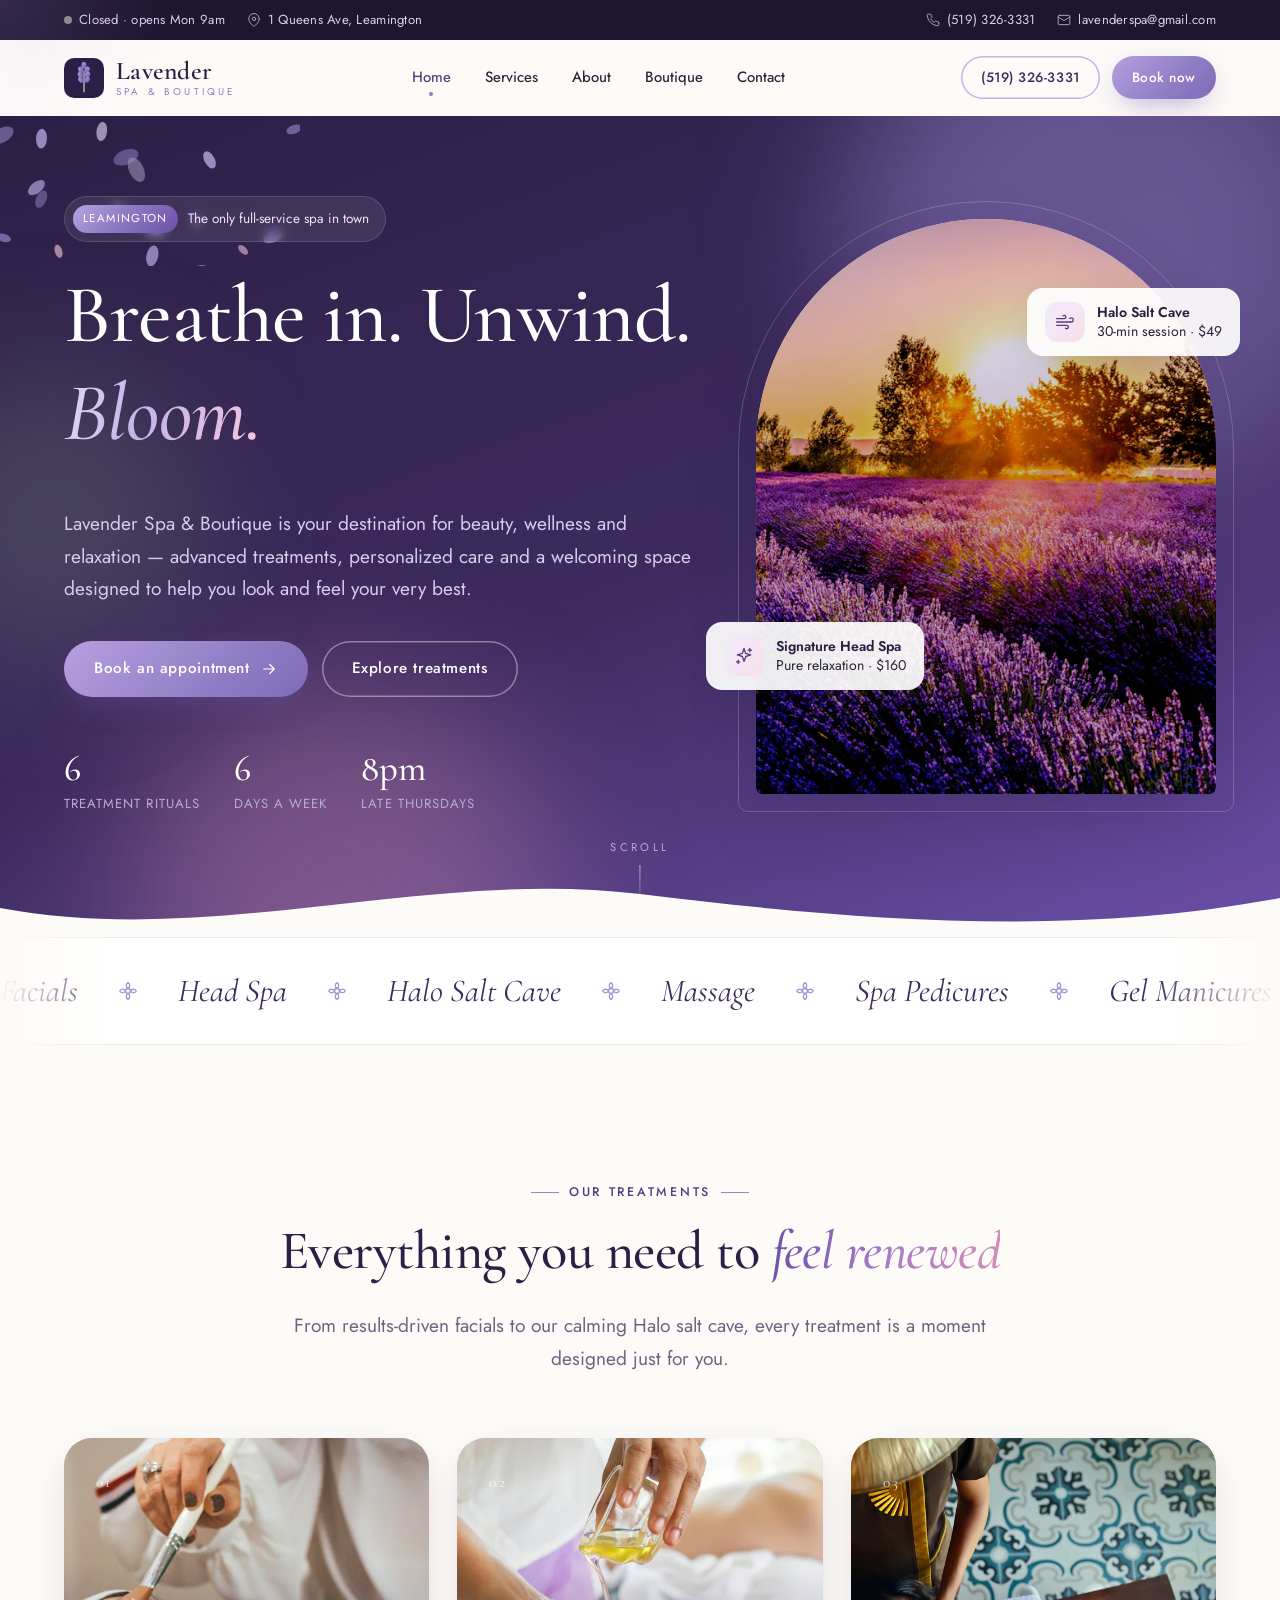
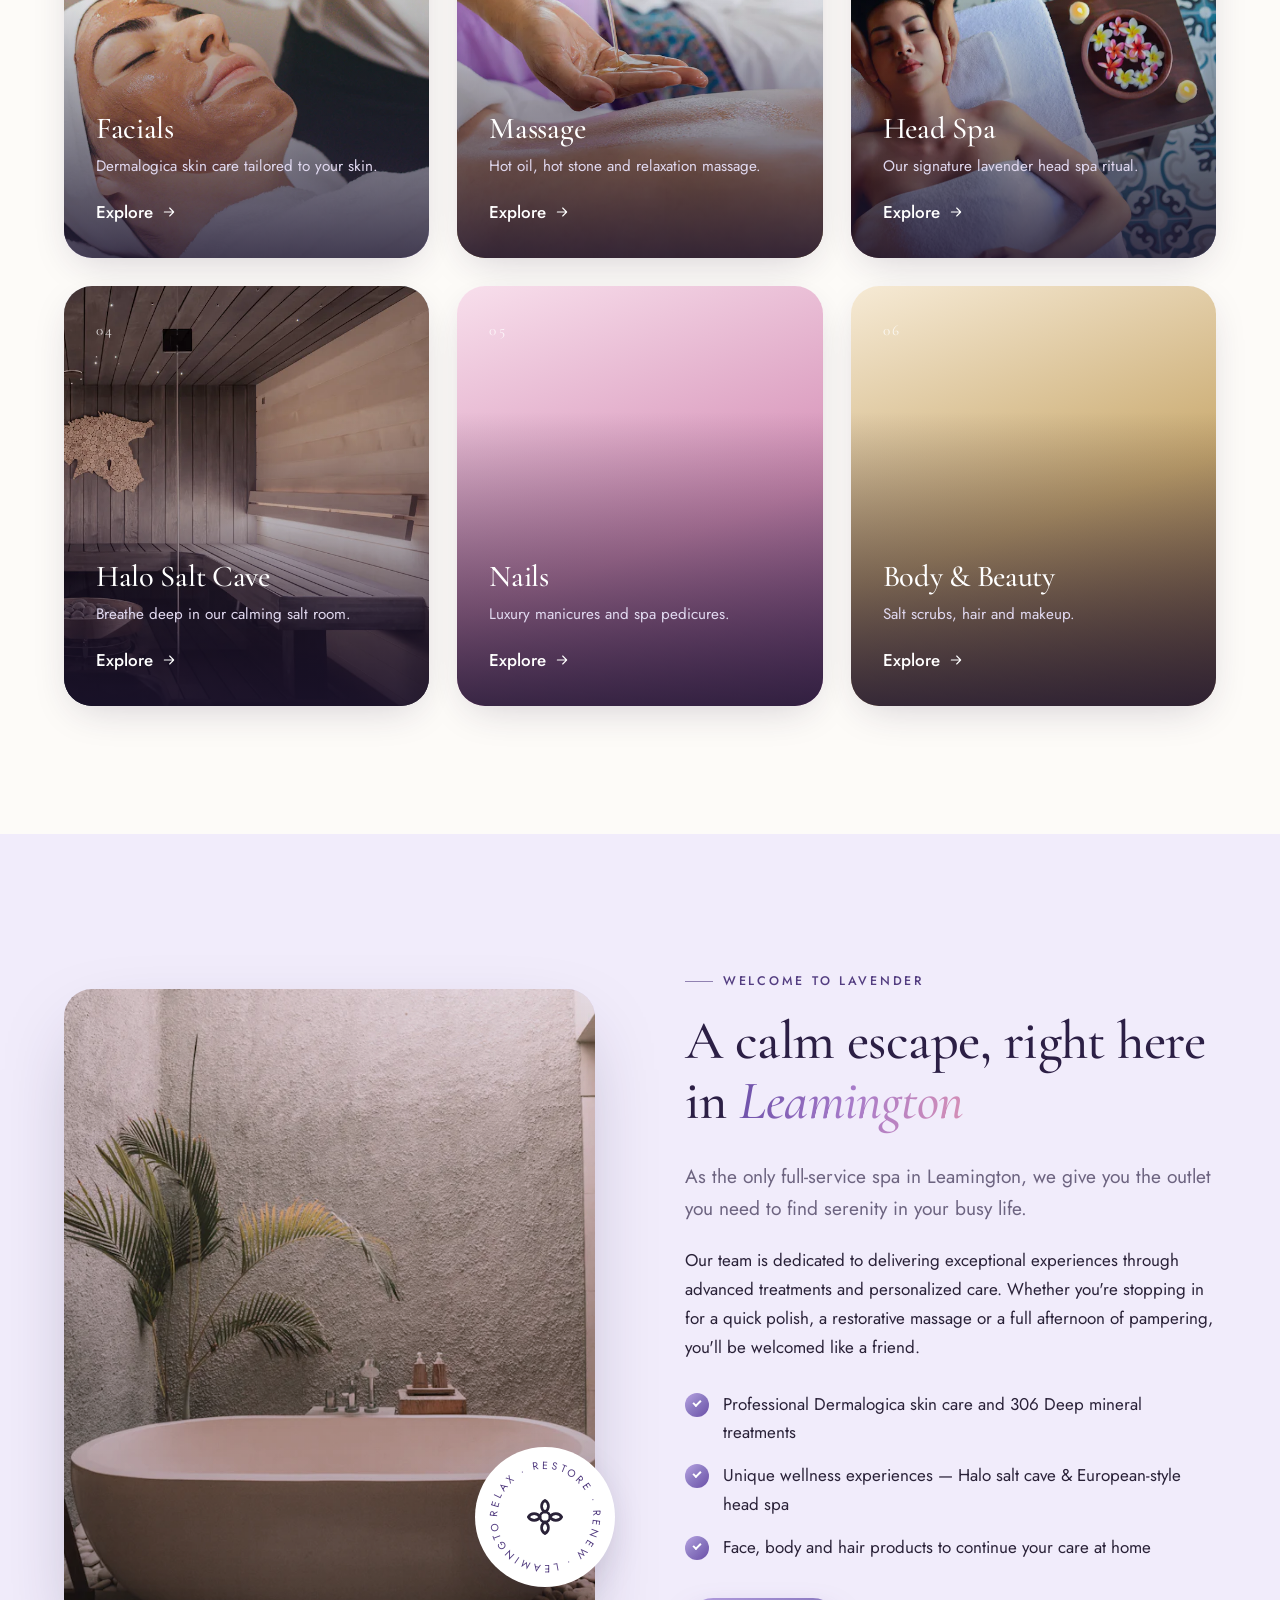
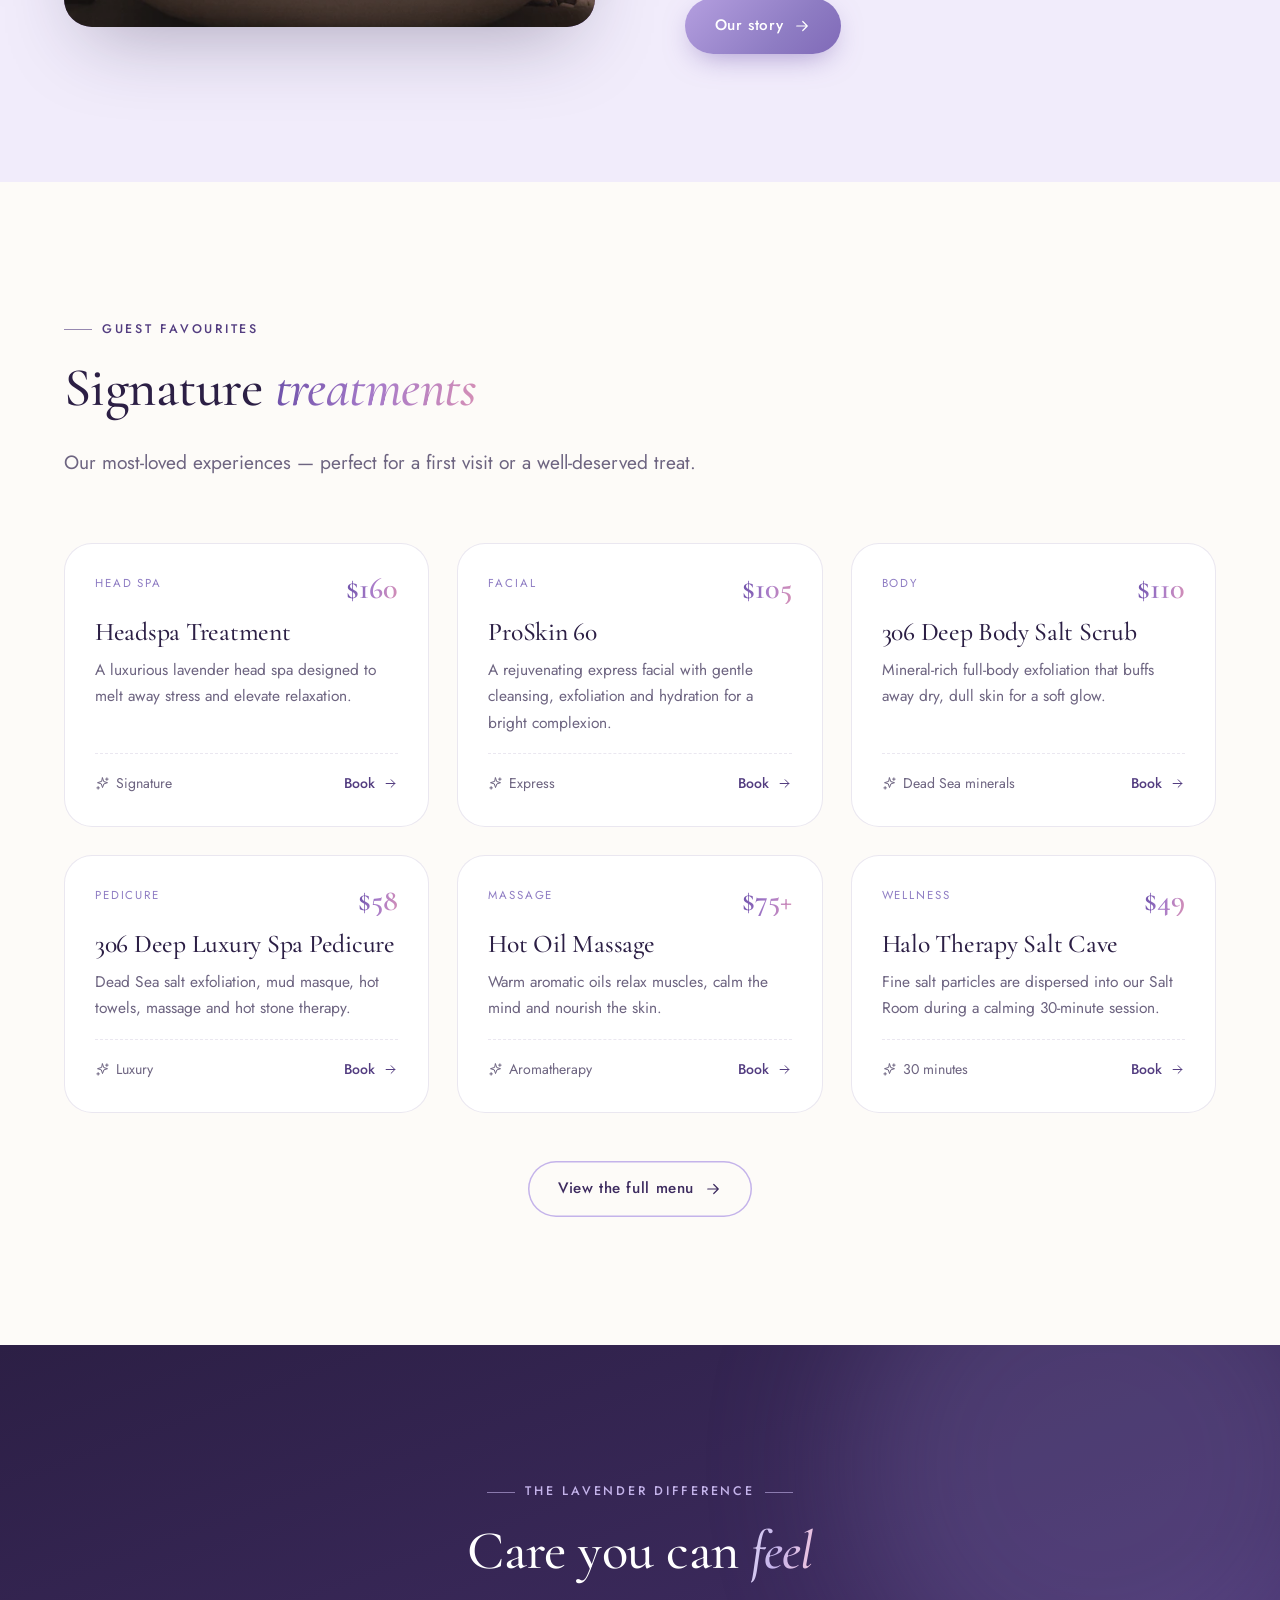
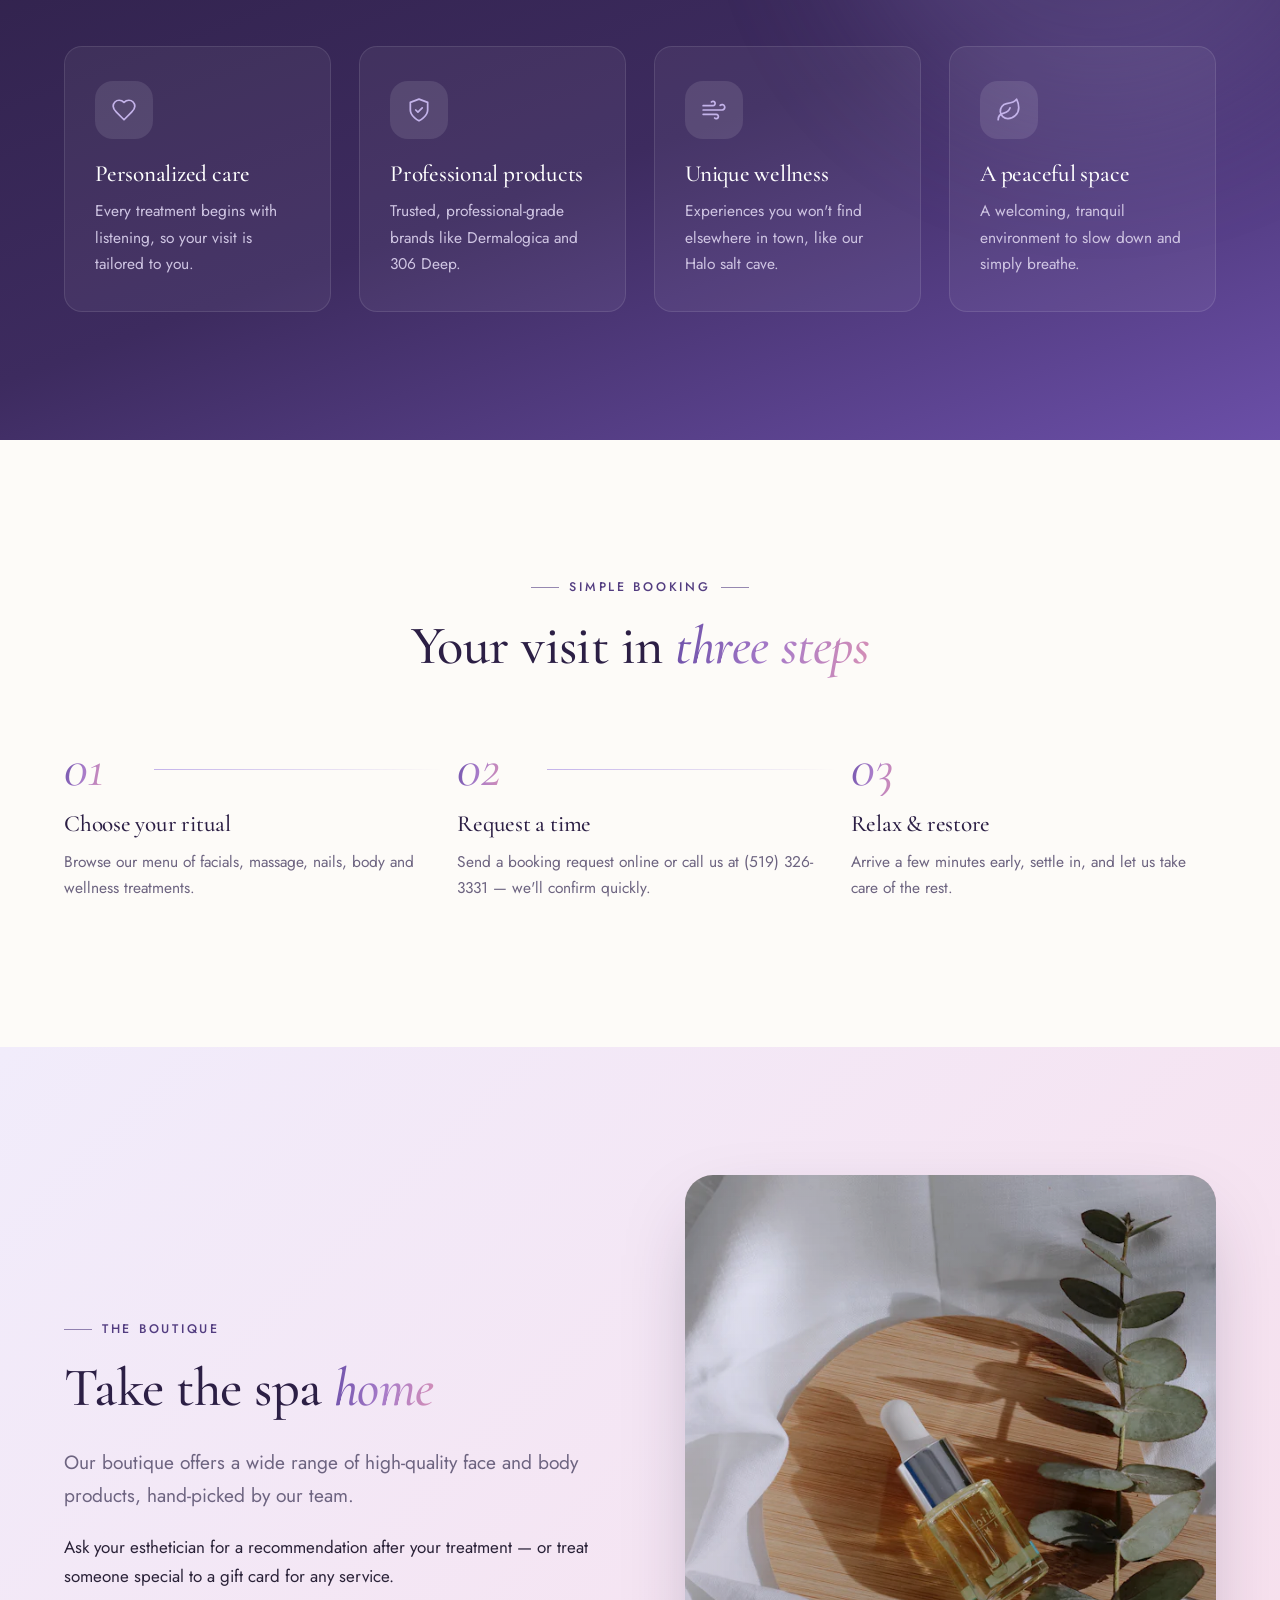
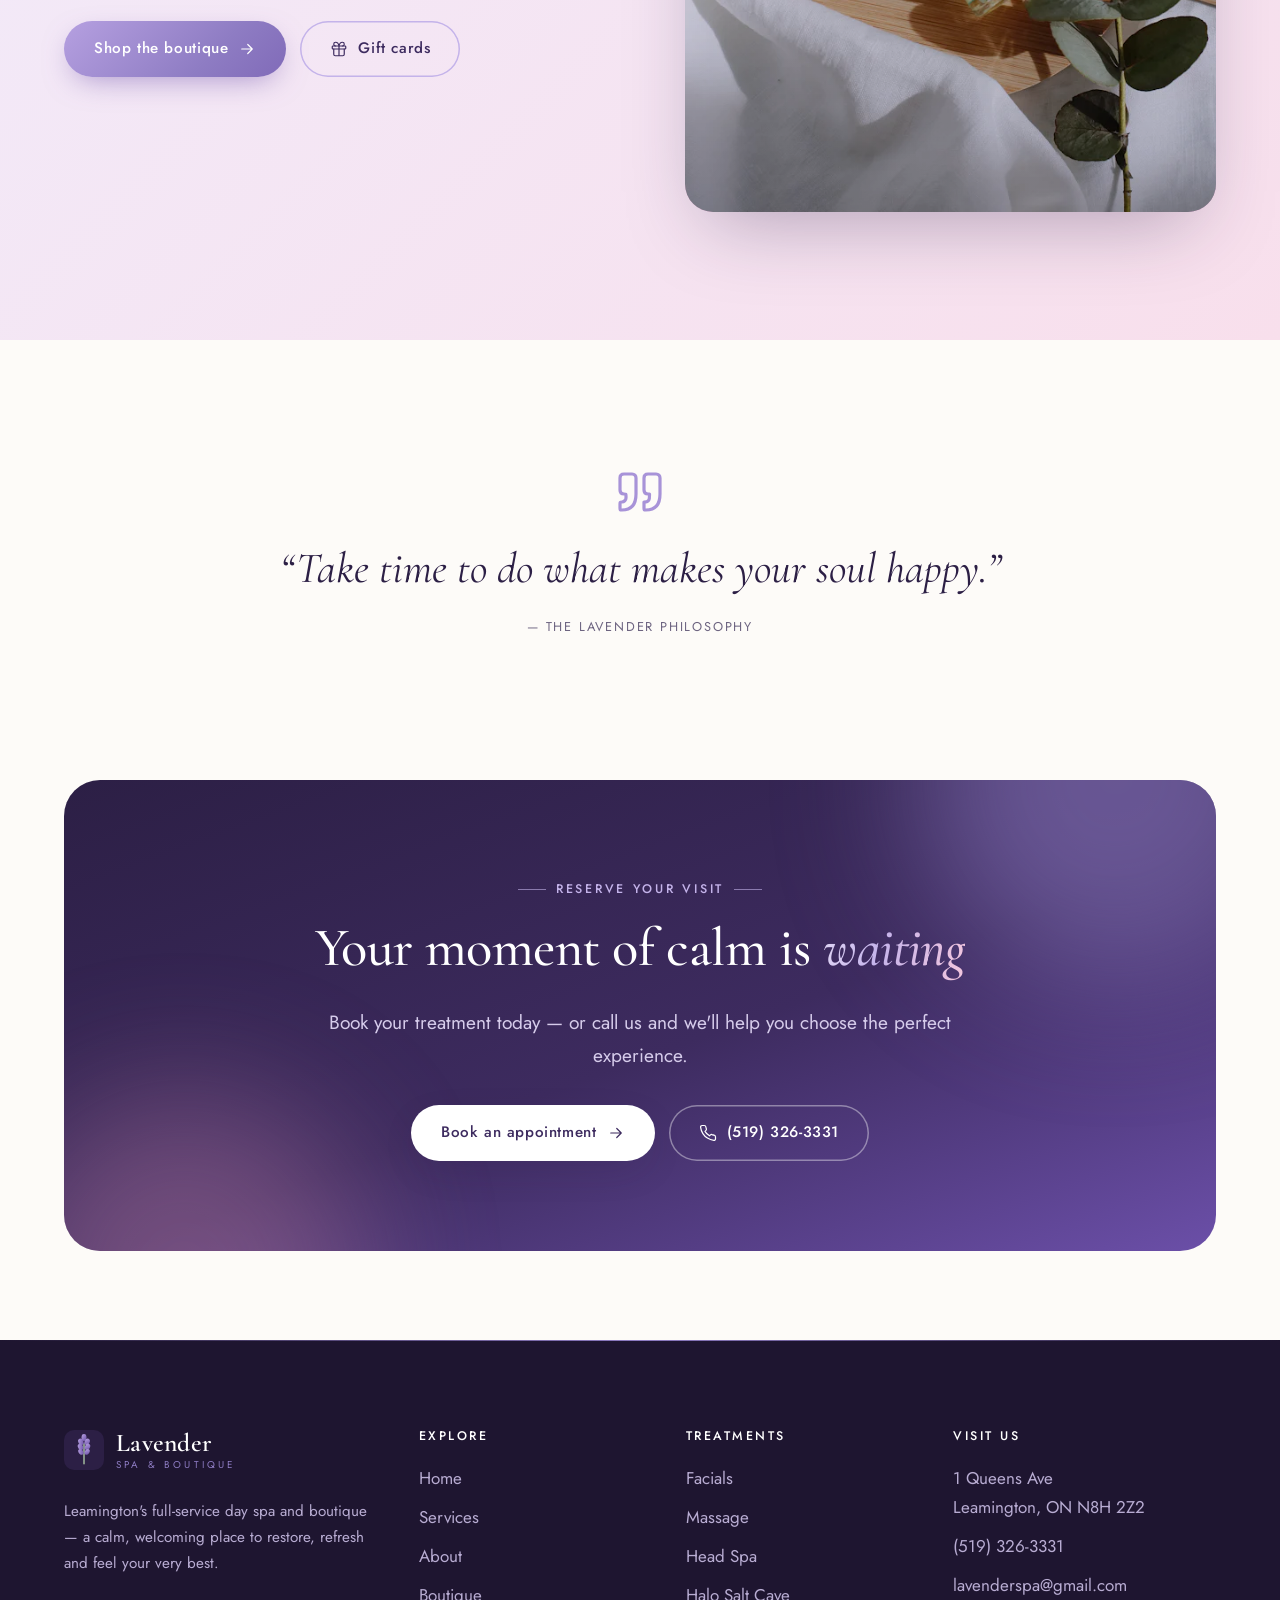
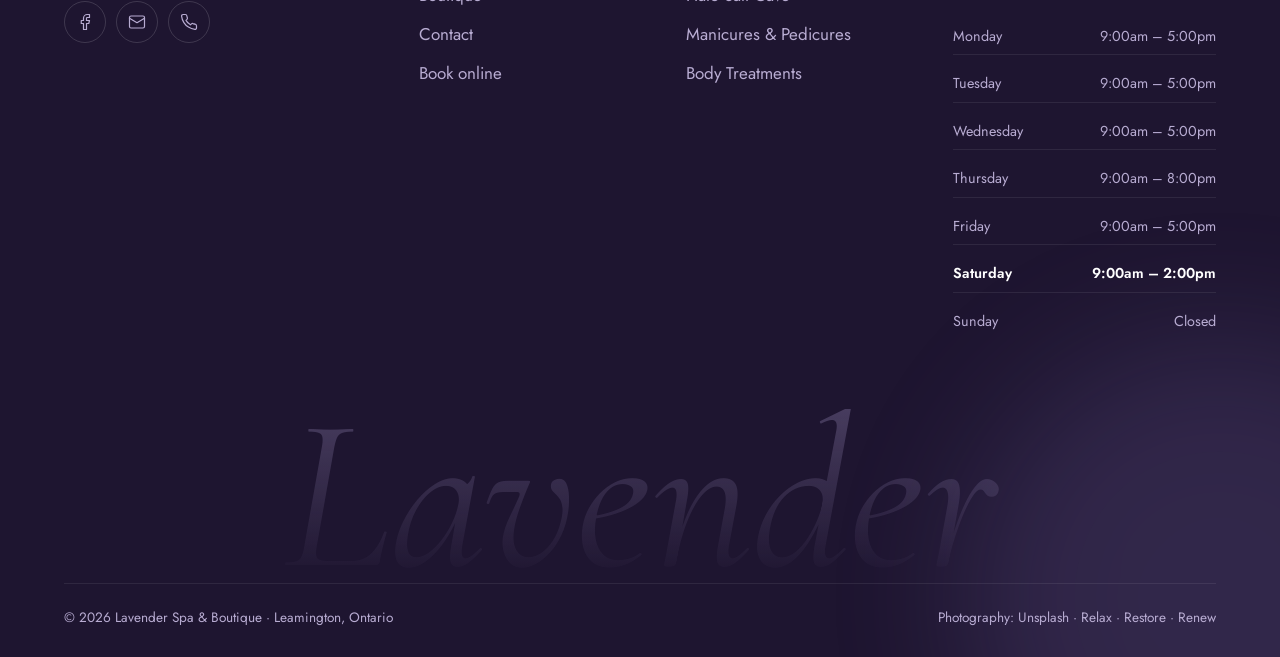
==== commit 74e967a2: "Fix CTA section spacing and update spa address - Give the CTA band its own section spacing so it no " ====
--- a/index.html
+++ b/index.html
@@ -26,7 +26,7 @@
     "url": "https://www.lavenderspa.ca/",
     "telephone": "+1-519-326-3331",
     "email": "lavenderspa@gmail.com",
-    "address": { "@type": "PostalAddress", "streetAddress": "275 Erie St S", "addressLocality": "Leamington", "addressRegion": "ON", "postalCode": "N8H 3C4", "addressCountry": "CA" },
+    "address": { "@type": "PostalAddress", "streetAddress": "1 Queens Ave", "addressLocality": "Leamington", "addressRegion": "ON", "postalCode": "N8H 2Z2", "addressCountry": "CA" },
     "openingHoursSpecification": [
       { "@type": "OpeningHoursSpecification", "dayOfWeek": ["Monday","Tuesday","Wednesday","Friday"], "opens": "09:00", "closes": "17:00" },
       { "@type": "OpeningHoursSpecification", "dayOfWeek": "Thursday", "opens": "09:00", "closes": "20:00" },
@@ -45,7 +45,7 @@
     <div class="container">
       <div class="topbar__group">
         <span class="topbar__item"><span class="status-dot" aria-hidden="true"></span><span data-open-status>Mon–Sat · 9am</span></span>
-        <a class="topbar__item topbar__item--hide-sm" href="https://www.google.com/maps/search/?api=1&query=Lavender+Spa+%26+Boutique+275+Erie+St+S+Leamington+ON" target="_blank" rel="noopener"><svg viewBox="0 0 24 24" fill="none" stroke="currentColor" stroke-width="1.6" stroke-linecap="round" stroke-linejoin="round" aria-hidden="true"><path d="M21 10c0 7-9 13-9 13s-9-6-9-13a9 9 0 0 1 18 0z"/><circle cx="12" cy="10" r="3"/></svg>275 Erie St S, Leamington</a>
+        <a class="topbar__item topbar__item--hide-sm" href="https://www.google.com/maps/search/?api=1&query=Lavender+Spa+and+Boutique%2C+1+Queens+Ave%2C+Leamington%2C+ON+N8H+2Z2" target="_blank" rel="noopener"><svg viewBox="0 0 24 24" fill="none" stroke="currentColor" stroke-width="1.6" stroke-linecap="round" stroke-linejoin="round" aria-hidden="true"><path d="M21 10c0 7-9 13-9 13s-9-6-9-13a9 9 0 0 1 18 0z"/><circle cx="12" cy="10" r="3"/></svg>1 Queens Ave, Leamington</a>
       </div>
       <div class="topbar__group topbar__group--secondary">
         <a class="topbar__item" href="tel:+15193263331"><svg viewBox="0 0 24 24" fill="none" stroke="currentColor" stroke-width="1.6" stroke-linecap="round" stroke-linejoin="round" aria-hidden="true"><path d="M22 16.9v3a2 2 0 0 1-2.2 2 19.8 19.8 0 0 1-8.6-3.1 19.5 19.5 0 0 1-6-6A19.8 19.8 0 0 1 2.1 4.2 2 2 0 0 1 4.1 2h3a2 2 0 0 1 2 1.7c.1.9.4 1.8.7 2.7a2 2 0 0 1-.5 2.1L8 9.8a16 16 0 0 0 6 6l1.3-1.3a2 2 0 0 1 2.1-.4c.9.3 1.8.6 2.7.7a2 2 0 0 1 1.7 2z"/></svg>(519) 326-3331</a>
@@ -101,7 +101,7 @@
 <a href="products.html">Boutique</a>
 <a href="contact.html">Contact</a>
     <div class="mobile-nav__footer">
-      <p>275 Erie St S, Leamington, ON N8H 3C4<br><a href="tel:+15193263331">(519) 326-3331</a></p>
+      <p>1 Queens Ave, Leamington, ON N8H 2Z2<br><a href="tel:+15193263331">(519) 326-3331</a></p>
       <a class="btn btn--light" href="contact.html#book">Book an appointment</a>
     </div>
   </nav>
@@ -298,7 +298,7 @@
       <div class="container">
         <div class="section-head section-head--center" data-reveal>
           <span class="eyebrow">The Lavender difference</span>
-          <h2>Care you can <span class="text-gradient" style="background:linear-gradient(100deg,#e0d6f5,#f2c6de);-webkit-background-clip:text;background-clip:text">feel</span></h2>
+          <h2>Care you can <span class="text-gradient">feel</span></h2>
         </div>
         <div class="grid grid--4" data-stagger>
           <div class="feature" data-reveal><div class="feature__icon"><svg viewBox="0 0 24 24" fill="none" stroke="currentColor" stroke-width="1.6" stroke-linecap="round" stroke-linejoin="round" aria-hidden="true"><path d="M19 14c1.5-1.5 3-3.2 3-5.5A5.5 5.5 0 0 0 16.5 3c-1.8 0-3 .5-4.5 2-1.5-1.5-2.7-2-4.5-2A5.5 5.5 0 0 0 2 8.5c0 2.3 1.5 4 3 5.5l7 7z"/></svg></div><h3>Personalized care</h3><p>Every treatment begins with listening, so your visit is tailored to you.</p></div>
@@ -349,7 +349,7 @@
       </div>
     </section>
 
-  <section class="section" style="padding-top:0">
+  <section class="section section--cta">
     <div class="container">
       <div class="cta" data-reveal="zoom">
         <div class="blob blob--1" aria-hidden="true"></div>
@@ -421,7 +421,7 @@
         <div>
           <h4>Visit us</h4>
           <ul>
-            <li><a href="https://www.google.com/maps/search/?api=1&query=Lavender+Spa+%26+Boutique+275+Erie+St+S+Leamington+ON" target="_blank" rel="noopener">275 Erie St S<br>Leamington, ON N8H 3C4</a></li>
+            <li><a href="https://www.google.com/maps/search/?api=1&query=Lavender+Spa+and+Boutique%2C+1+Queens+Ave%2C+Leamington%2C+ON+N8H+2Z2" target="_blank" rel="noopener">1 Queens Ave<br>Leamington, ON N8H 2Z2</a></li>
             <li><a href="tel:+15193263331">(519) 326-3331</a></li>
             <li><a href="mailto:lavenderspa@gmail.com">lavenderspa@gmail.com</a></li>
           </ul>
--- a/assets/css/styles.css
+++ b/assets/css/styles.css
@@ -925,6 +925,21 @@
 .cta h2 { color: #fff; }
 .cta .lead { color: #d6cceb; margin: 0 auto 34px; }
 .cta__actions { display: flex; flex-wrap: wrap; justify-content: center; gap: 14px; }
+/* The CTA band sits in its own section: full spacing after a tinted
+   section, none after a plain one (that section's padding already separates them). */
+.section--cta { padding-block: clamp(56px, 7vw, 100px); }
+.section:not([class*="section--"]) + .section--cta { padding-top: 0; }
+.cta .eyebrow { color: var(--lavender-300); }
+.cta .eyebrow::after { content: ""; width: 28px; height: 1px; background: currentColor; opacity: 0.6; }
+
+/* Lighter gradient text on dark backgrounds for contrast */
+.section--dark .text-gradient,
+.cta .text-gradient {
+  background: linear-gradient(100deg, #e0d6f5 0%, #c4b3ea 40%, #f2c6de 100%);
+  -webkit-background-clip: text;
+  background-clip: text;
+}
+
 .cta .blob--1 { width: 400px; height: 400px; top: -200px; right: -100px; }
 .cta .blob--2 { width: 360px; height: 360px; bottom: -200px; left: -60px; }
 
@@ -1467,6 +1482,7 @@
   .menu-group__head { flex-direction: column; align-items: flex-start; }
   .tabs { width: 100%; justify-content: flex-start; }
   .mobile-book { display: block; }
+  .footer__bottom { padding-bottom: 96px; }
   .cta { border-radius: 26px; }
   .faq summary { font-size: 1.15rem; padding: 18px 20px; }
   .faq__body { padding: 0 20px 20px; }
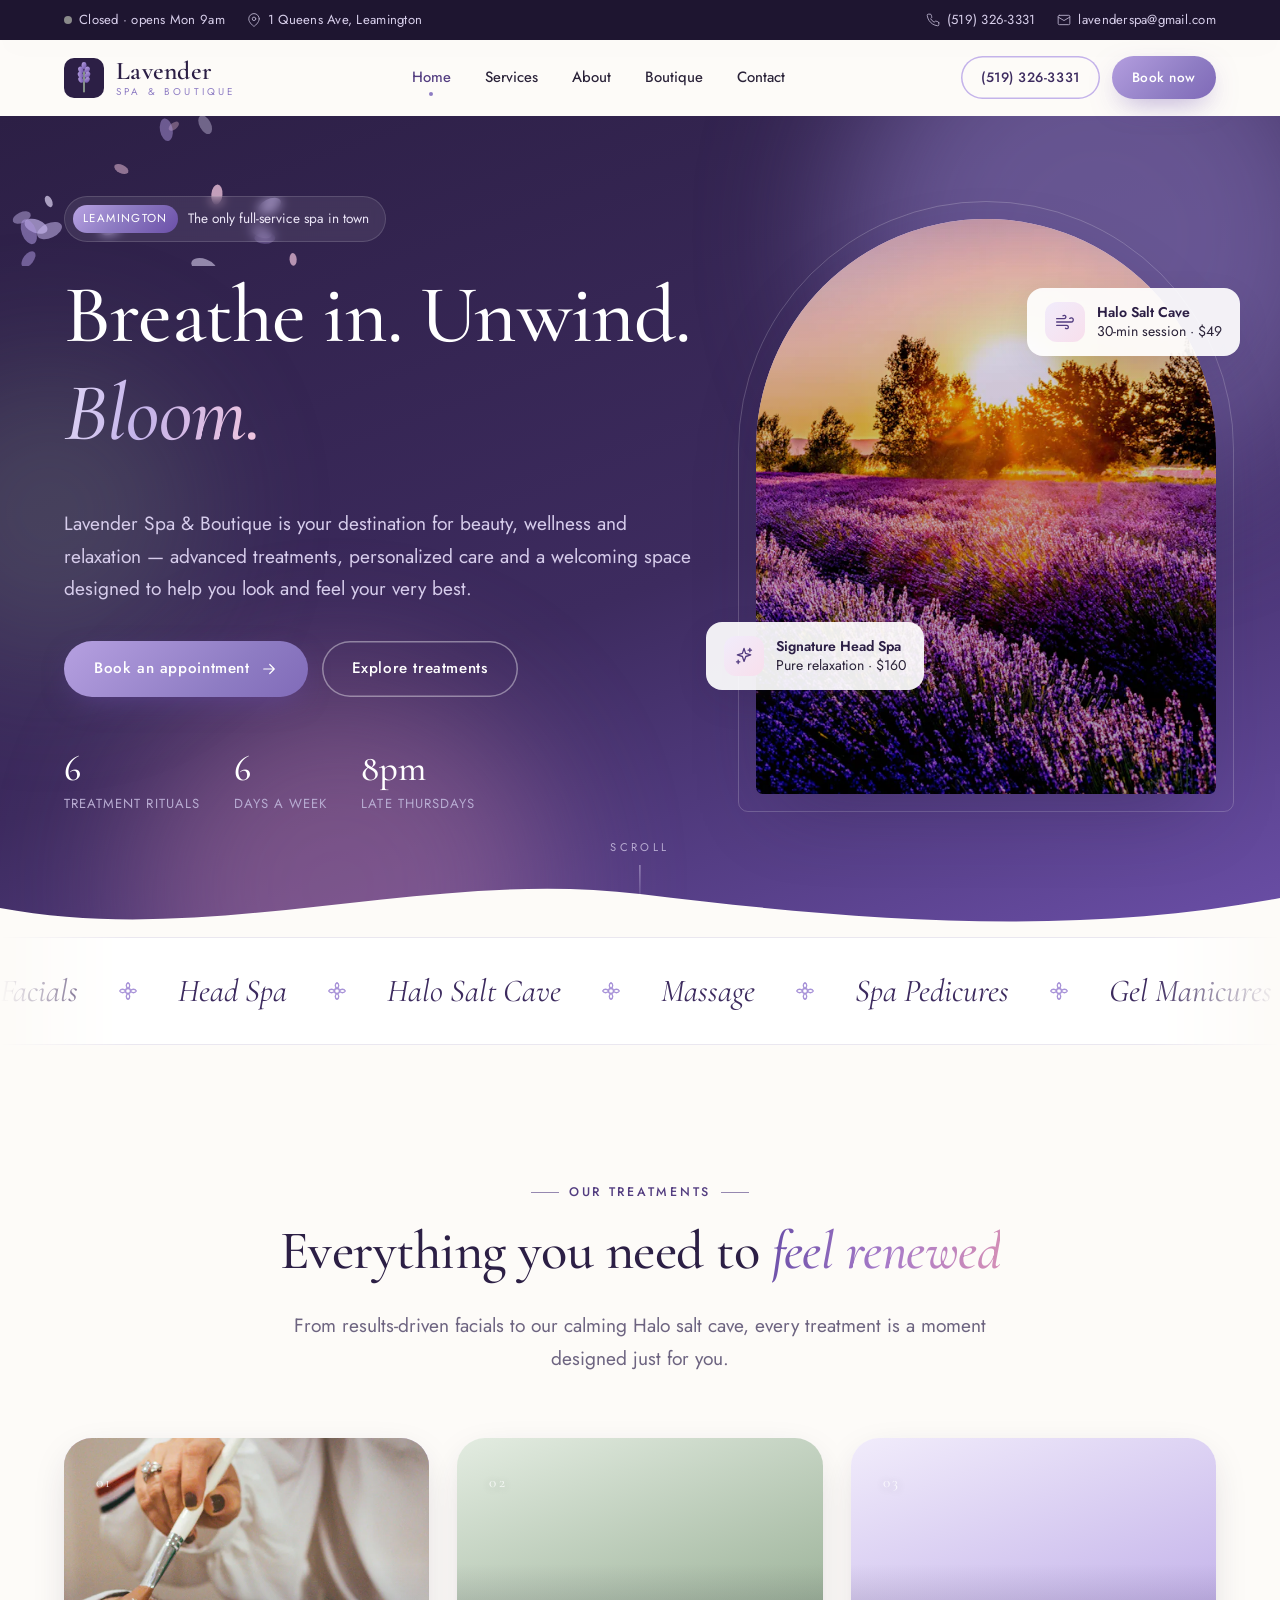
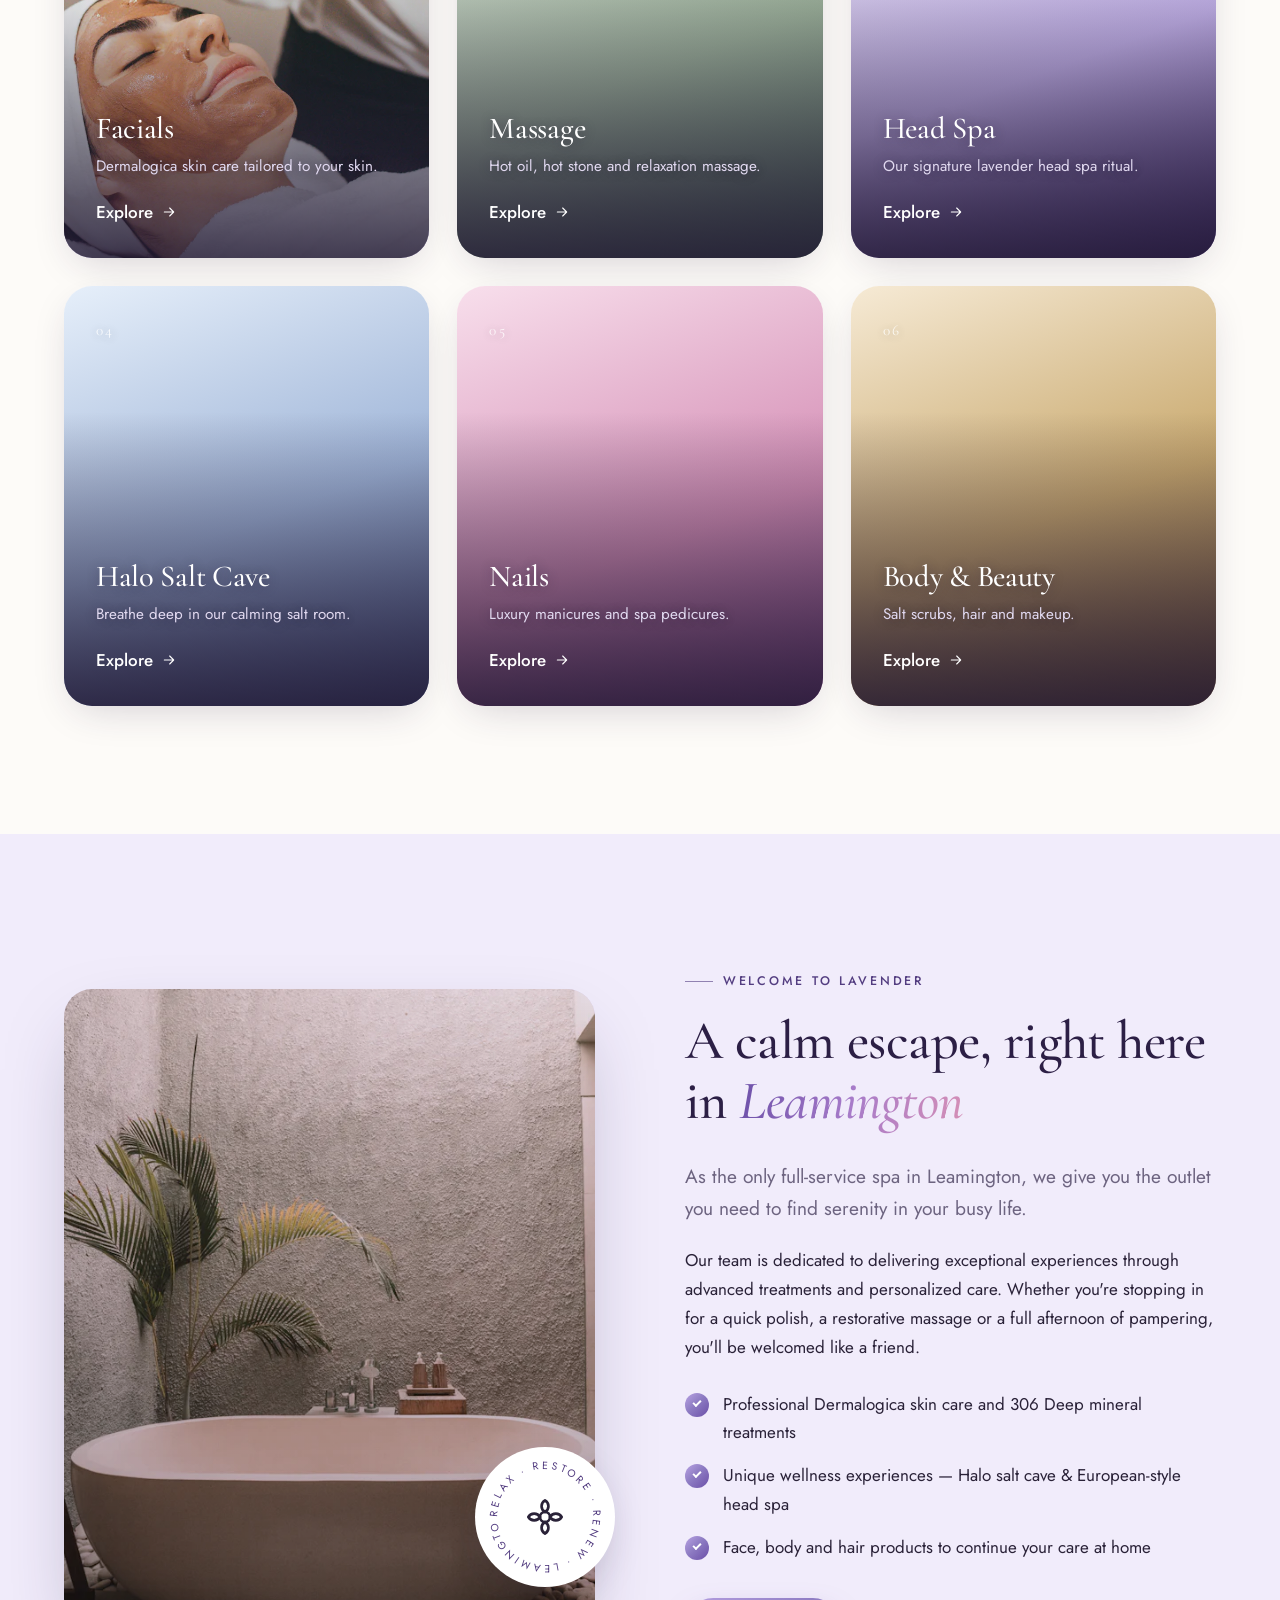
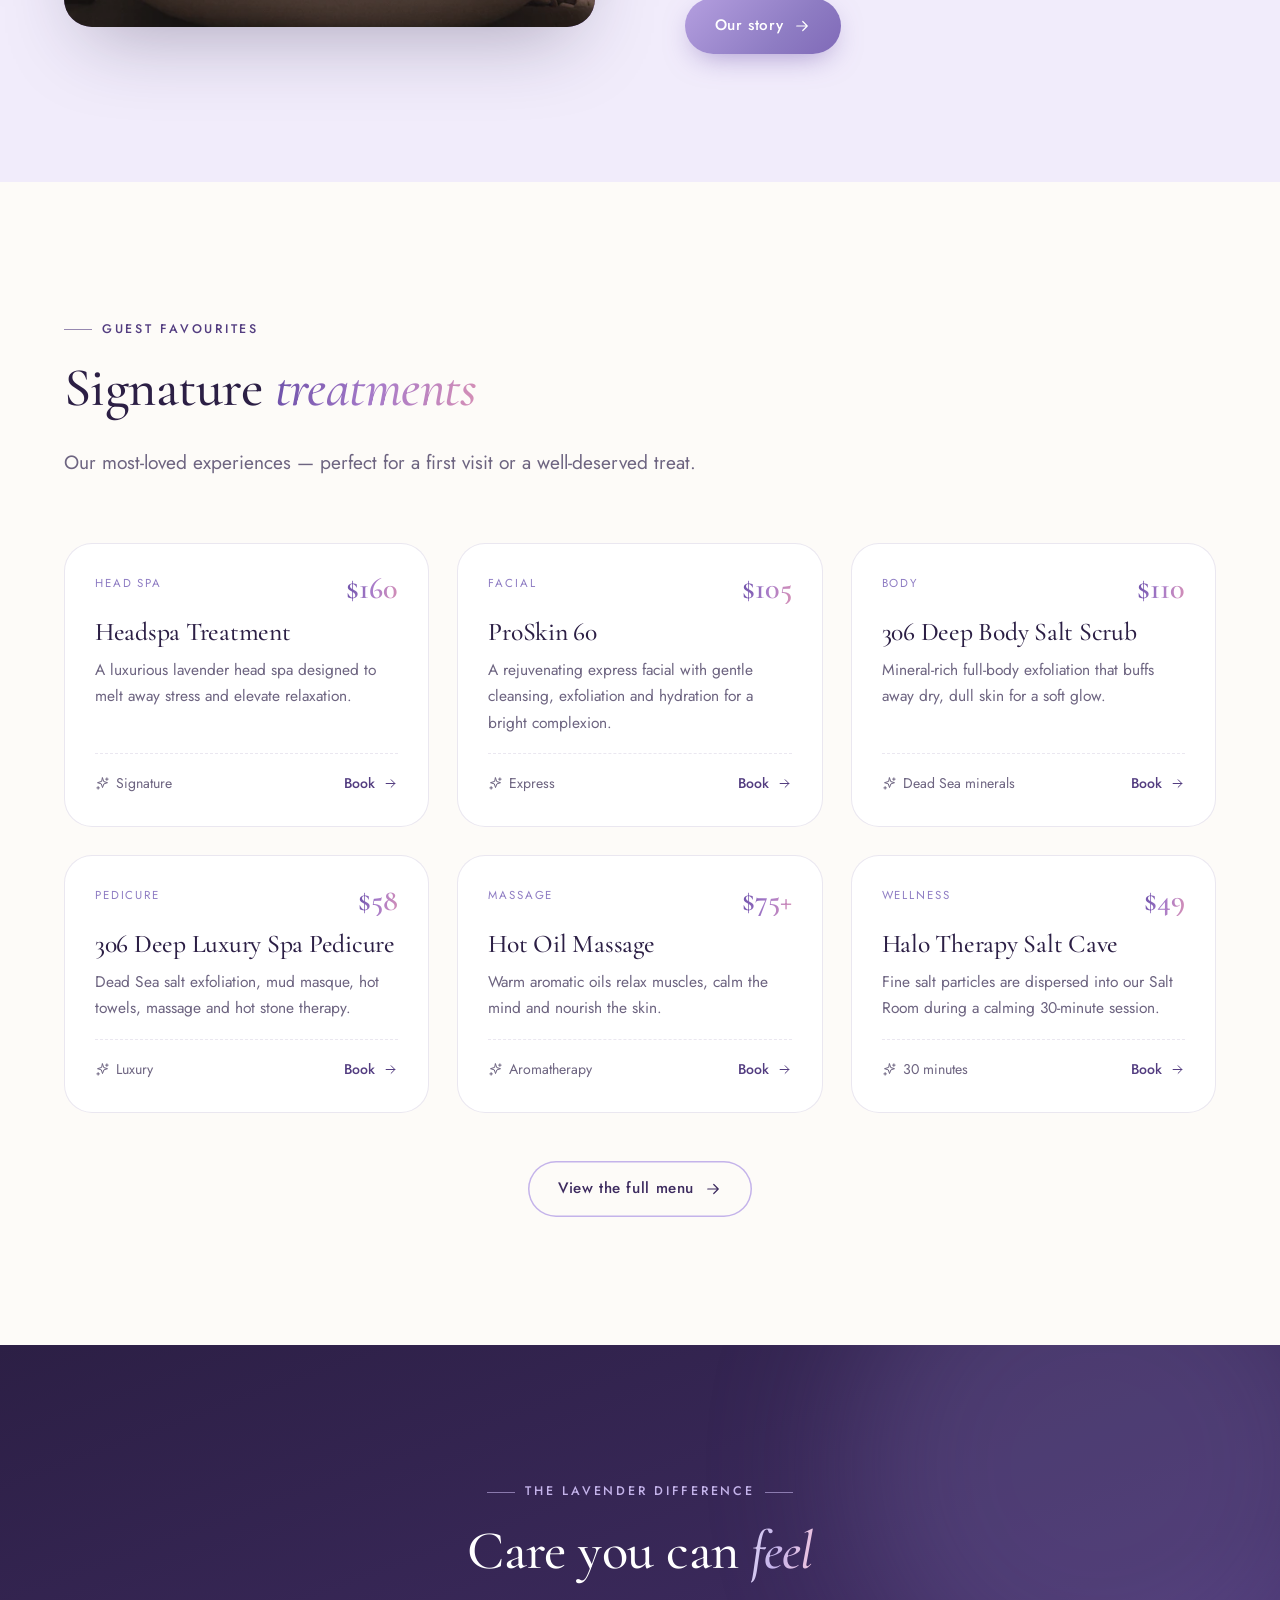
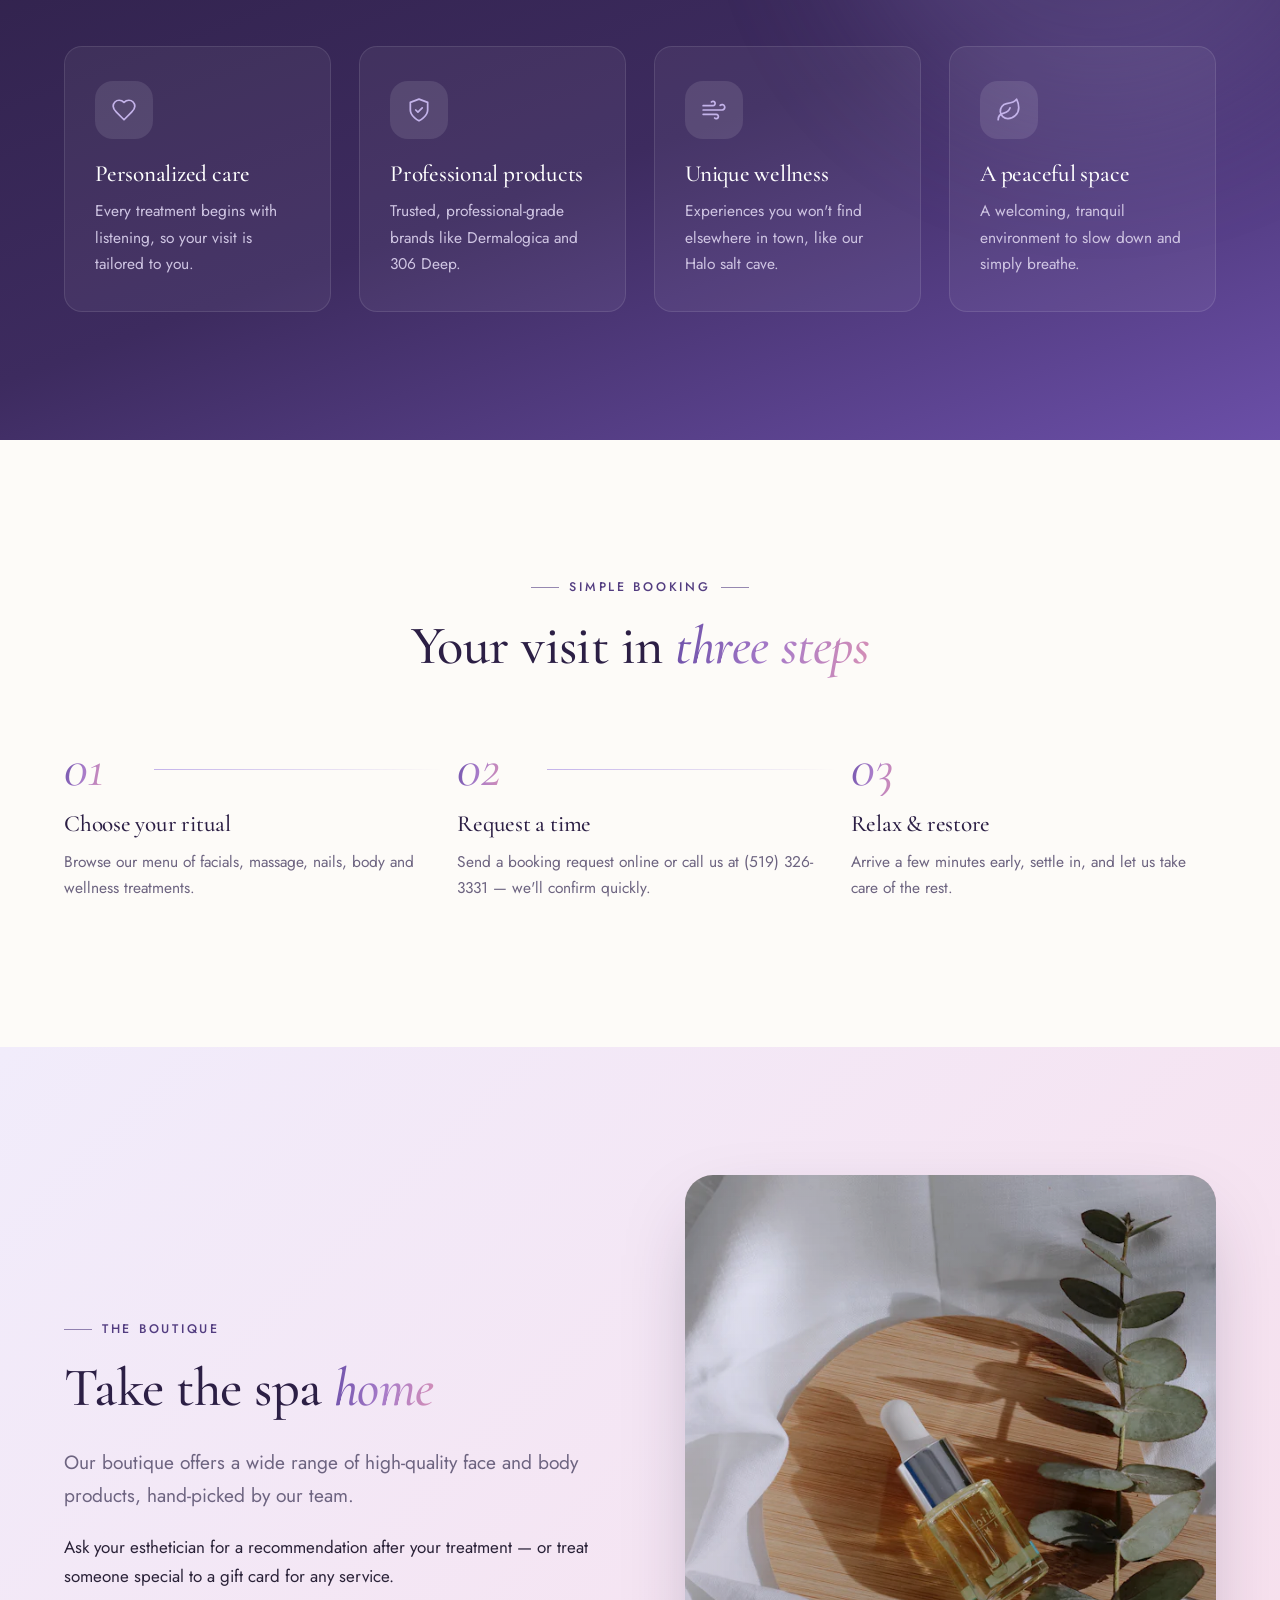
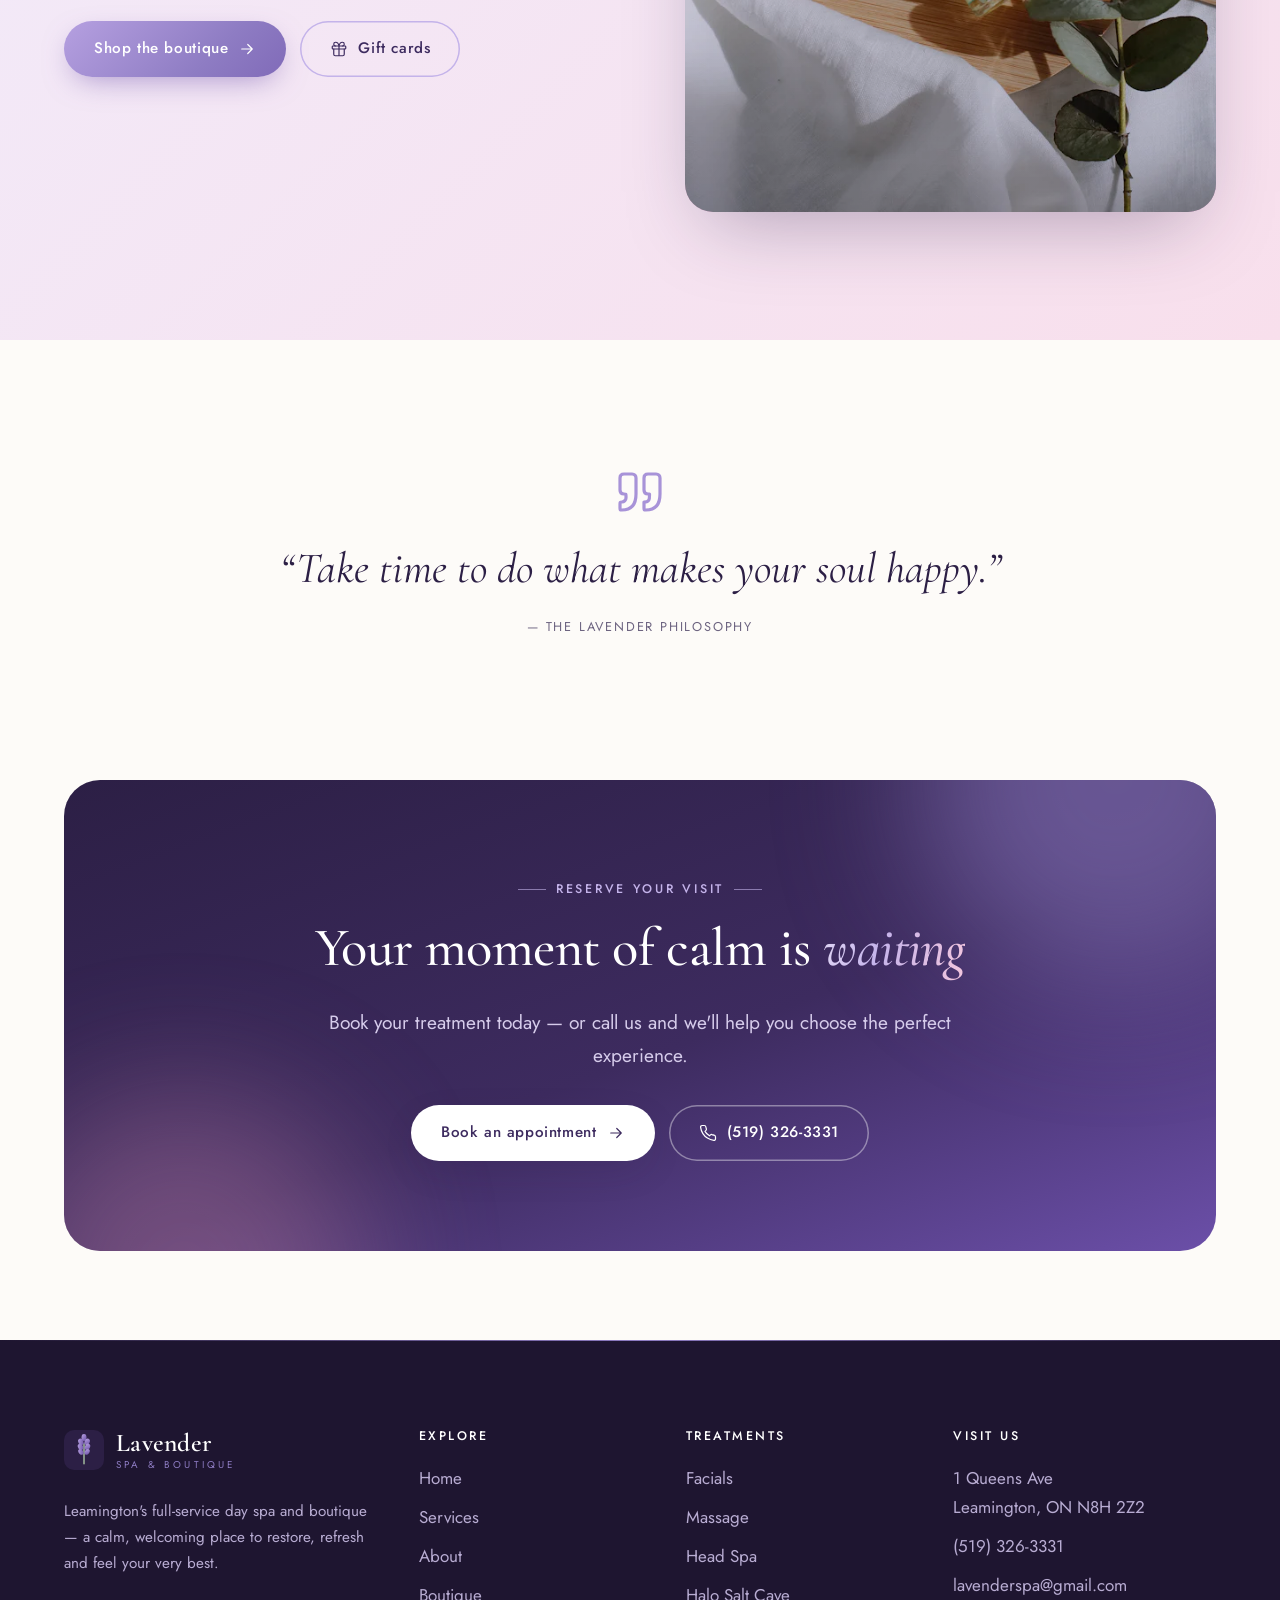
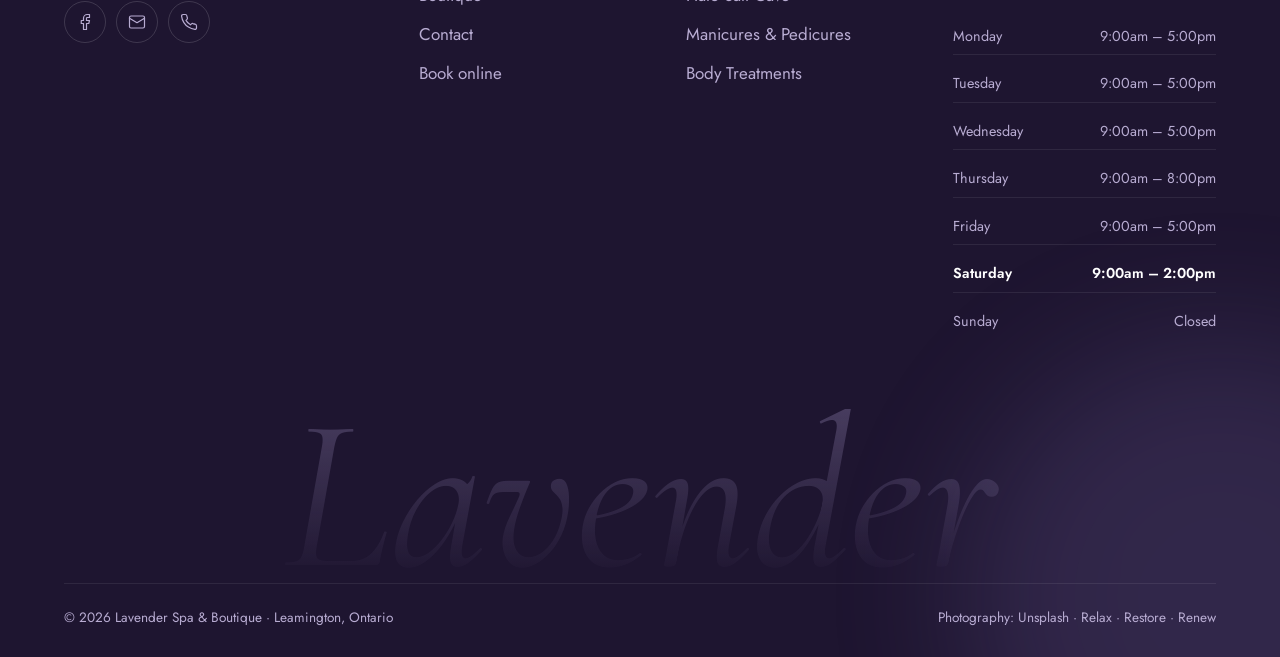
==== commit 661b1331: "Polish phone and tablet layouts - Swipeable carousels with position dots for signature treatments,  " ====
--- a/index.html
+++ b/index.html
@@ -147,7 +147,7 @@
           <h2>Everything you need to <span class="text-gradient">feel renewed</span></h2>
           <p class="lead">From results-driven facials to our calming Halo salt cave, every treatment is a moment designed just for you.</p>
         </div>
-        <div class="grid grid--3" data-stagger>
+        <div class="grid grid--3 grid--cats" data-stagger>
           
         <a class="category-card" href="services.html#facials" data-reveal data-tilt>
           <div class="category-card__art art--a"><img class="photo" src="assets/img/facial-600.webp" srcset="assets/img/facial-600.webp 600w, assets/img/facial-960.webp 960w" sizes="(max-width: 680px) 92vw, (max-width: 900px) 46vw, 380px" width="960" height="1200" alt="Esthetician applying a facial masque with a brush" loading="lazy" decoding="async"></div>
@@ -243,7 +243,7 @@
           <h2>Signature <span class="text-gradient">treatments</span></h2>
           <p class="lead">Our most-loved experiences — perfect for a first visit or a well-deserved treat.</p>
         </div>
-        <div class="grid grid--3" data-stagger>
+        <div class="grid grid--3 swipe" data-stagger>
           
         <article class="treat-card" data-reveal>
           <div class="treat-card__top"><span class="treat-card__tag">Head Spa</span><span class="treat-card__price">$160</span></div>
@@ -300,7 +300,7 @@
           <span class="eyebrow">The Lavender difference</span>
           <h2>Care you can <span class="text-gradient">feel</span></h2>
         </div>
-        <div class="grid grid--4" data-stagger>
+        <div class="grid grid--4 swipe" data-stagger>
           <div class="feature" data-reveal><div class="feature__icon"><svg viewBox="0 0 24 24" fill="none" stroke="currentColor" stroke-width="1.6" stroke-linecap="round" stroke-linejoin="round" aria-hidden="true"><path d="M19 14c1.5-1.5 3-3.2 3-5.5A5.5 5.5 0 0 0 16.5 3c-1.8 0-3 .5-4.5 2-1.5-1.5-2.7-2-4.5-2A5.5 5.5 0 0 0 2 8.5c0 2.3 1.5 4 3 5.5l7 7z"/></svg></div><h3>Personalized care</h3><p>Every treatment begins with listening, so your visit is tailored to you.</p></div>
           <div class="feature" data-reveal><div class="feature__icon"><svg viewBox="0 0 24 24" fill="none" stroke="currentColor" stroke-width="1.6" stroke-linecap="round" stroke-linejoin="round" aria-hidden="true"><path d="M12 22s8-4 8-10V5l-8-3-8 3v7c0 6 8 10 8 10z"/><path d="m9 12 2 2 4-4"/></svg></div><h3>Professional products</h3><p>Trusted, professional-grade brands like Dermalogica and 306 Deep.</p></div>
           <div class="feature" data-reveal><div class="feature__icon"><svg viewBox="0 0 24 24" fill="none" stroke="currentColor" stroke-width="1.6" stroke-linecap="round" stroke-linejoin="round" aria-hidden="true"><path d="M17.7 7.7a2.5 2.5 0 1 1 1.8 4.3H2"/><path d="M9.6 4.6A2 2 0 1 1 11 8H2"/><path d="M12.6 19.4A2 2 0 1 0 14 16H2"/></svg></div><h3>Unique wellness</h3><p>Experiences you won't find elsewhere in town, like our Halo salt cave.</p></div>
--- a/assets/css/styles.css
+++ b/assets/css/styles.css
@@ -1409,6 +1409,12 @@
   mix-blend-mode: multiply;
 }
 .hero__arch::after { background: linear-gradient(180deg, rgba(107, 79, 168, 0.18) 0%, rgba(44, 31, 69, 0.45) 100%); }
+
+/* Swipe carousels (mobile only; plain grids elsewhere) */
+.swipe-dots { display: none; }
+
+.info-card .eyebrow { color: var(--lavender-300); }
+.category-card__num, .category-card h3, .category-card p { text-shadow: 0 1px 12px rgba(30, 21, 48, 0.45); }
 
 /* -------------------------------------------------------------------------- */
 /* Reveal animations                                                          */
@@ -1490,6 +1496,81 @@
   .menu-item__row { flex-wrap: wrap; }
   .menu-item__dots { display: none; }
   .menu-item__price { margin-left: auto; }
+
+  /* Hero */
+  .hero__meta { display: grid; grid-template-columns: repeat(3, auto); justify-content: start; gap: 26px; margin-top: 40px; }
+  .hero__meta-item span { font-size: 0.68rem; letter-spacing: 0.06em; }
+  .hero__visual { max-width: 340px; aspect-ratio: 1 / 1.08; margin-top: 36px; }
+  .hero__ring { inset: -12px; }
+
+  /* Compact 2-up category tiles */
+  .grid--cats { grid-template-columns: 1fr 1fr; gap: 12px; }
+  .grid--cats .category-card { min-height: 0; aspect-ratio: 3 / 4; padding: 16px; border-radius: 20px; }
+  .grid--cats .category-card h3 { font-size: 1.3rem; margin-bottom: 4px; }
+  .grid--cats .category-card p { display: none; }
+  .grid--cats .category-card .link-arrow { font-size: 0.8rem; }
+  .grid--cats .category-card__num { font-size: 0.8rem; }
+
+  /* Horizontal swipe carousels with peek */
+  .grid.swipe {
+    grid-template-columns: none;
+    grid-auto-flow: column;
+    grid-auto-columns: 84%;
+    gap: 14px;
+    margin-inline: -16px;
+    padding: 6px 16px 10px;
+    overflow-x: auto;
+    scroll-snap-type: x mandatory;
+    scroll-padding-inline: 16px;
+    overscroll-behavior-x: contain;
+    scrollbar-width: none;
+  }
+  .grid.swipe::-webkit-scrollbar { display: none; }
+  .grid.swipe > * { scroll-snap-align: start; }
+  .js .swipe [data-reveal] { opacity: 1; transform: none; }
+  .swipe .treat-card:hover, .swipe .feature:hover, .swipe .product:hover { transform: none; }
+  .swipe-dots { display: flex; justify-content: center; gap: 8px; margin-top: 18px; }
+  .swipe-dots span {
+    width: 7px;
+    height: 7px;
+    border-radius: 999px;
+    background: var(--lavender-300);
+    opacity: 0.5;
+    transition: width 0.4s var(--ease), opacity 0.4s, background 0.4s;
+  }
+  .swipe-dots span.is-active { width: 22px; opacity: 1; background: var(--lavender-500); }
+  .section--dark .swipe-dots span { background: rgba(255, 255, 255, 0.4); }
+  .section--dark .swipe-dots span.is-active { background: #fff; }
+  .product__art { aspect-ratio: 4 / 3.4; }
+
+  /* Footer: link columns side by side */
+  .footer { padding-top: 64px; }
+  .footer__grid { grid-template-columns: 1fr 1fr; gap: 36px 20px; }
+  .footer__grid > :first-child, .footer__grid > :last-child { grid-column: 1 / -1; }
+  .footer__word { margin-top: 48px; }
+  .footer__bottom { flex-direction: column; gap: 6px; }
+
+  /* Section rhythm on small screens */
+  .section-head { margin-bottom: 32px; }
+  .section-head .lead { font-size: 1rem; }
+  .split { gap: 44px; }
+  .step { padding-top: 58px; }
+  .step::before { font-size: 2.8rem; }
+  .steps { gap: 36px; }
+  .quote blockquote { font-size: 1.55rem; }
+  .page-hero { padding: 64px 0 96px; }
+  .stat { padding: 28px 12px; }
+}
+
+@media (max-width: 360px) {
+  h1 { font-size: 2.35rem; }
+  .eyebrow { letter-spacing: 0.14em; gap: 8px; font-size: 0.72rem; }
+  .eyebrow::before, .section-head--center .eyebrow::after, .page-hero .eyebrow::after, .cta .eyebrow::after { width: 16px; }
+  .hero__meta { gap: 18px; }
+  .hero__meta-item strong { font-size: 1.6rem; }
+  .grid--cats .category-card h3 { font-size: 1.12rem; }
+  .hero__card { font-size: 0.74rem; }
+  .btn { padding: 14px 22px; }
 }
 
 /* -------------------------------------------------------------------------- */
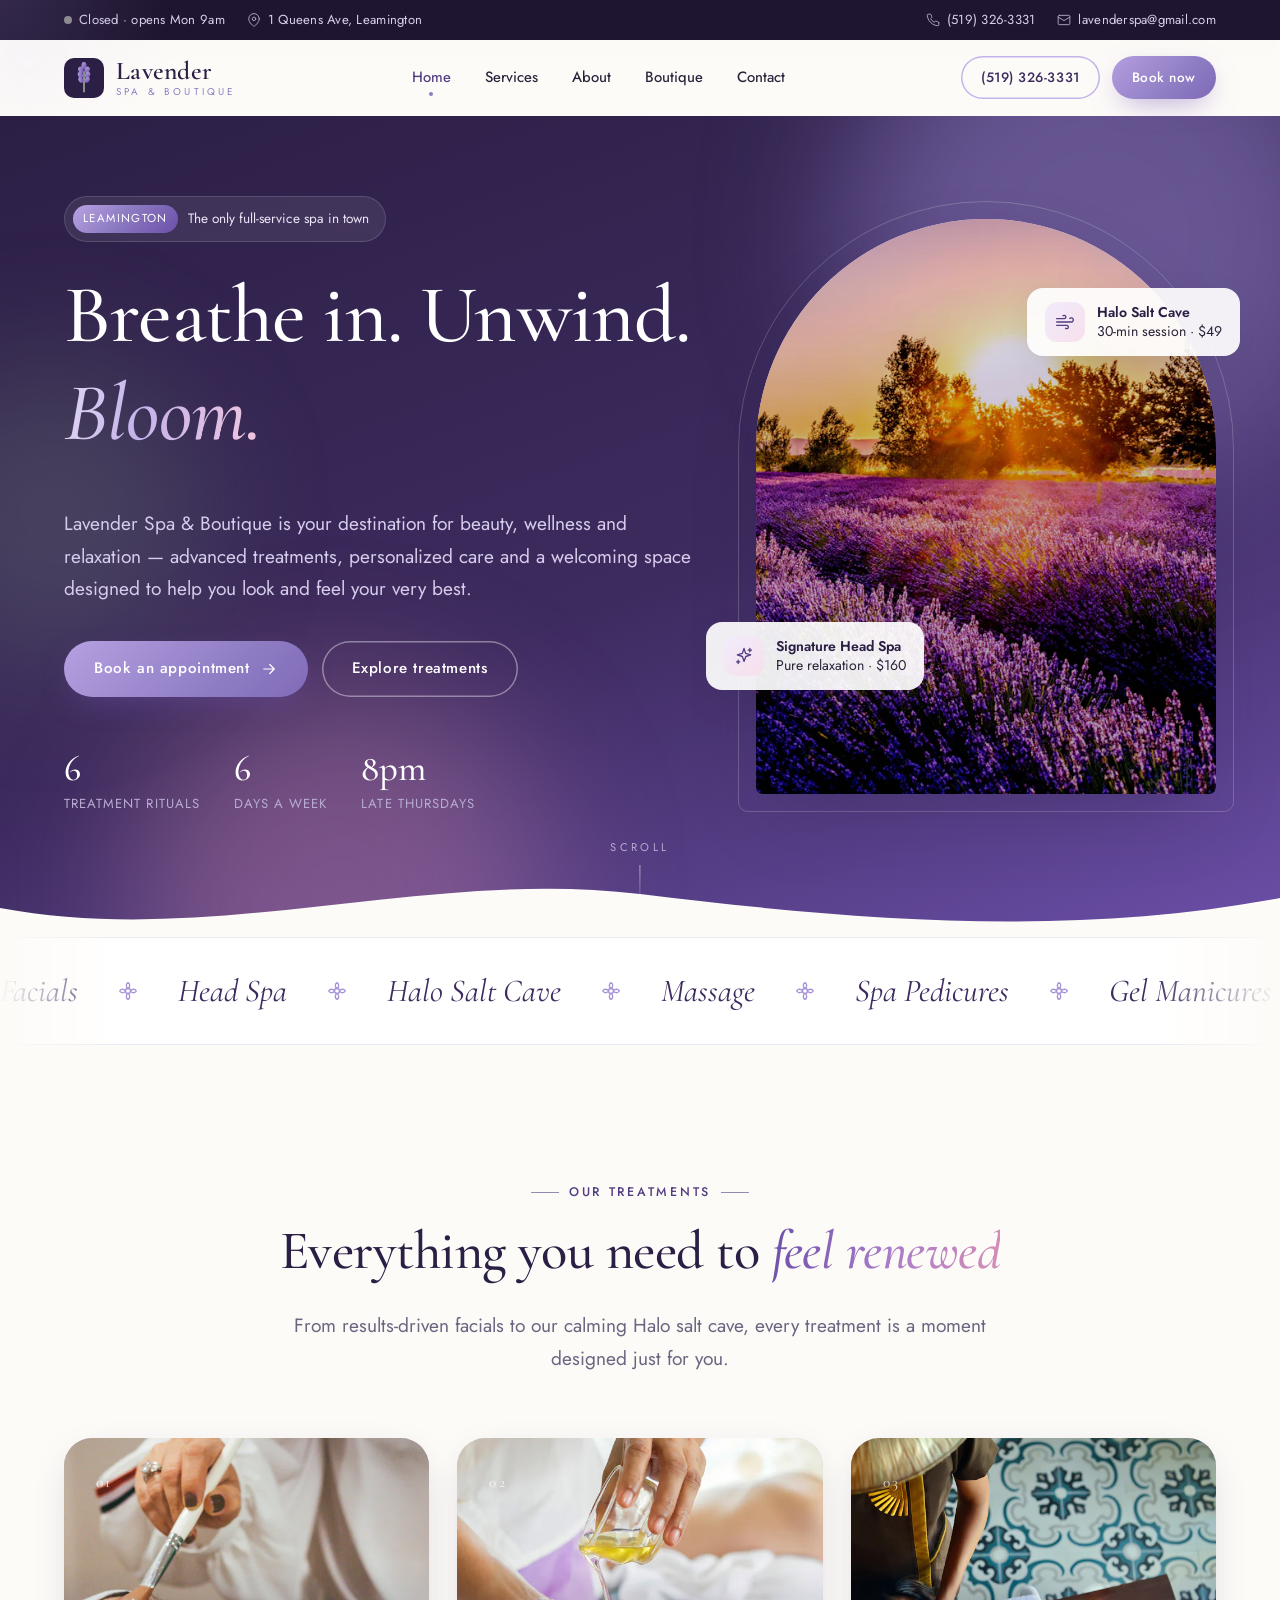
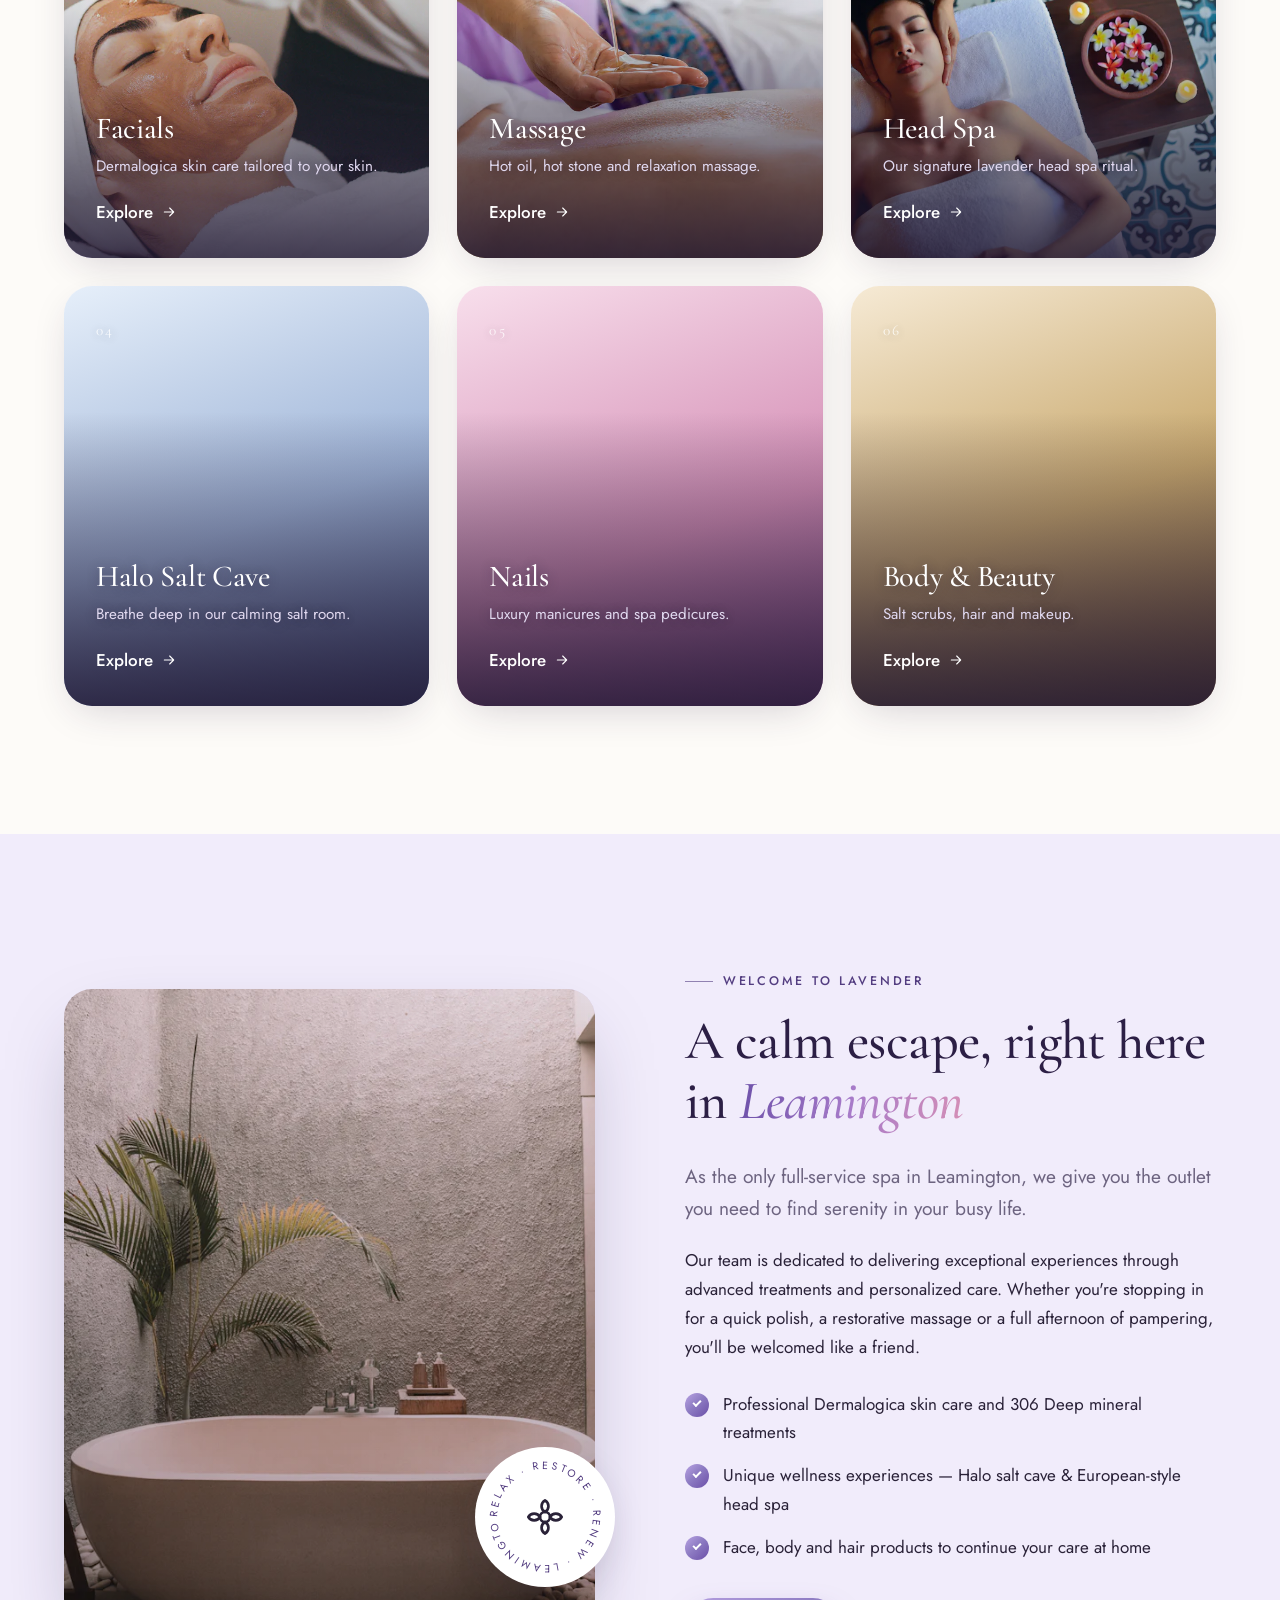
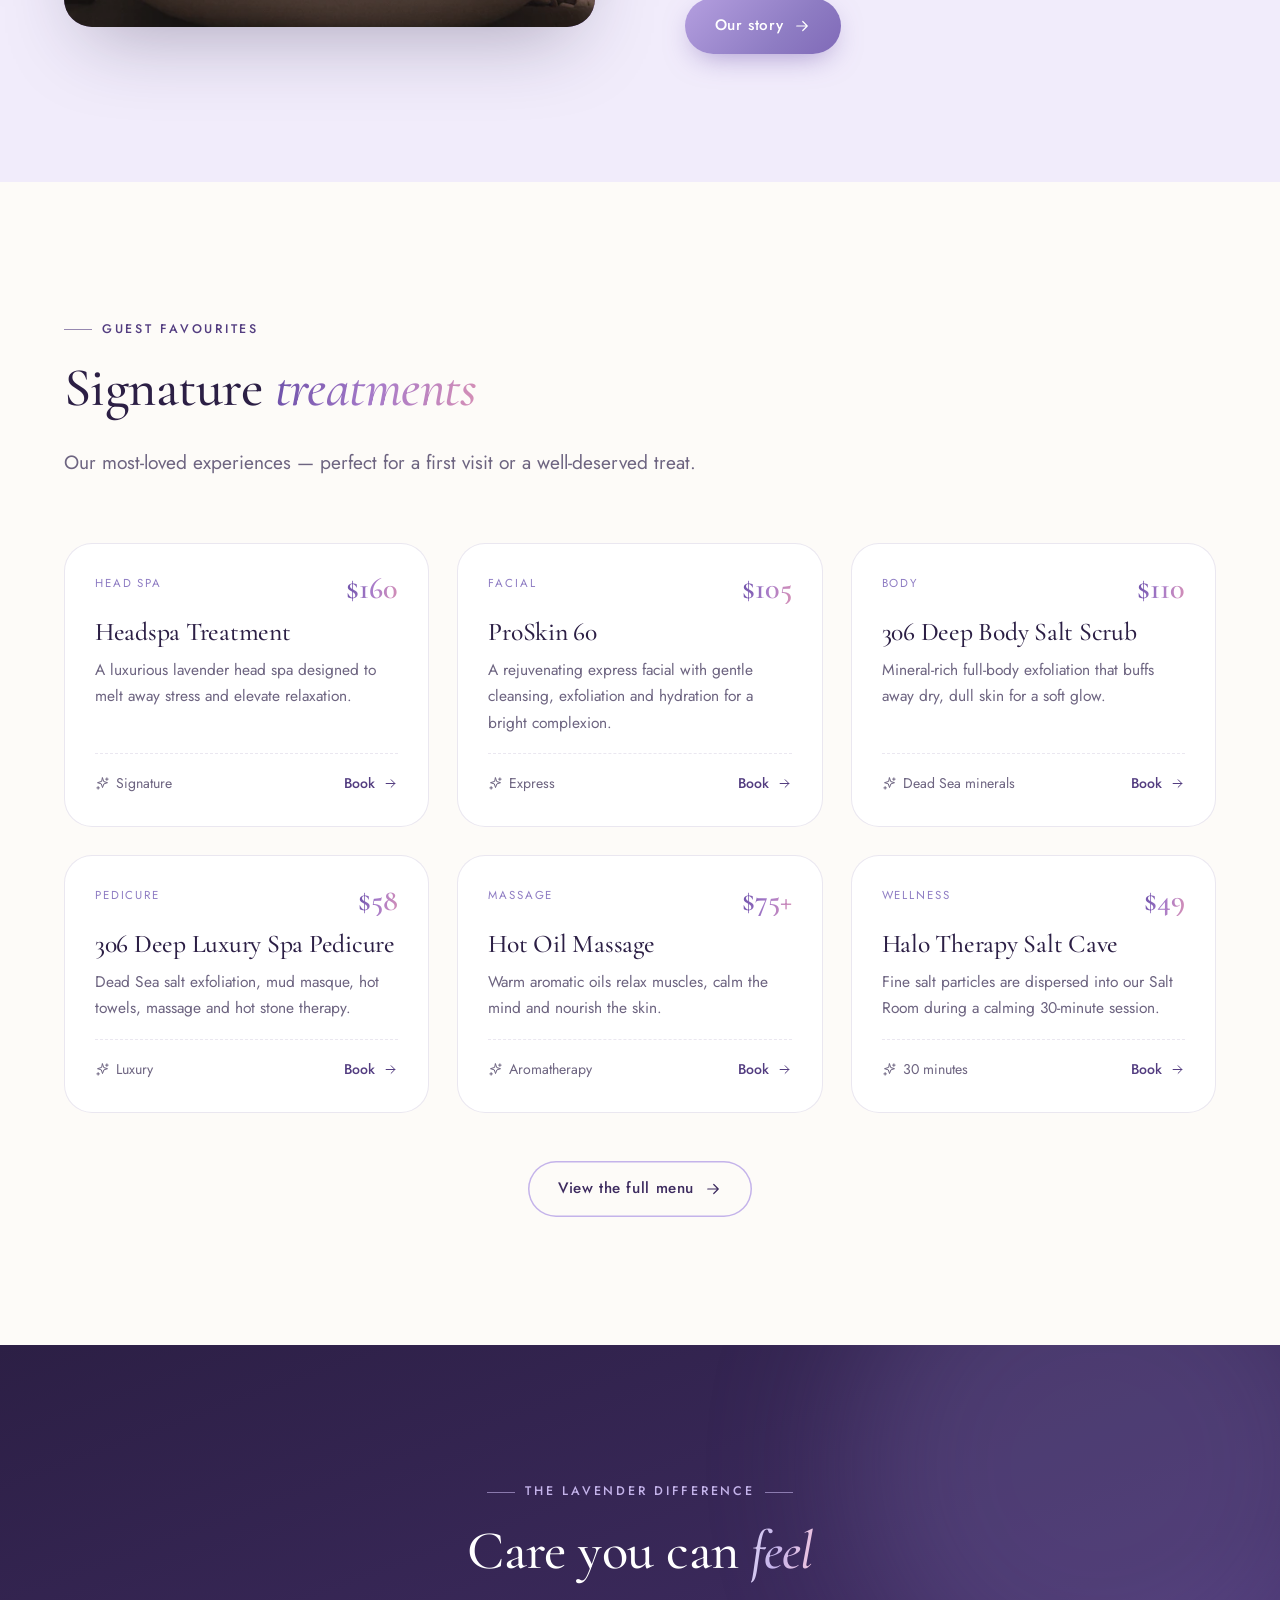
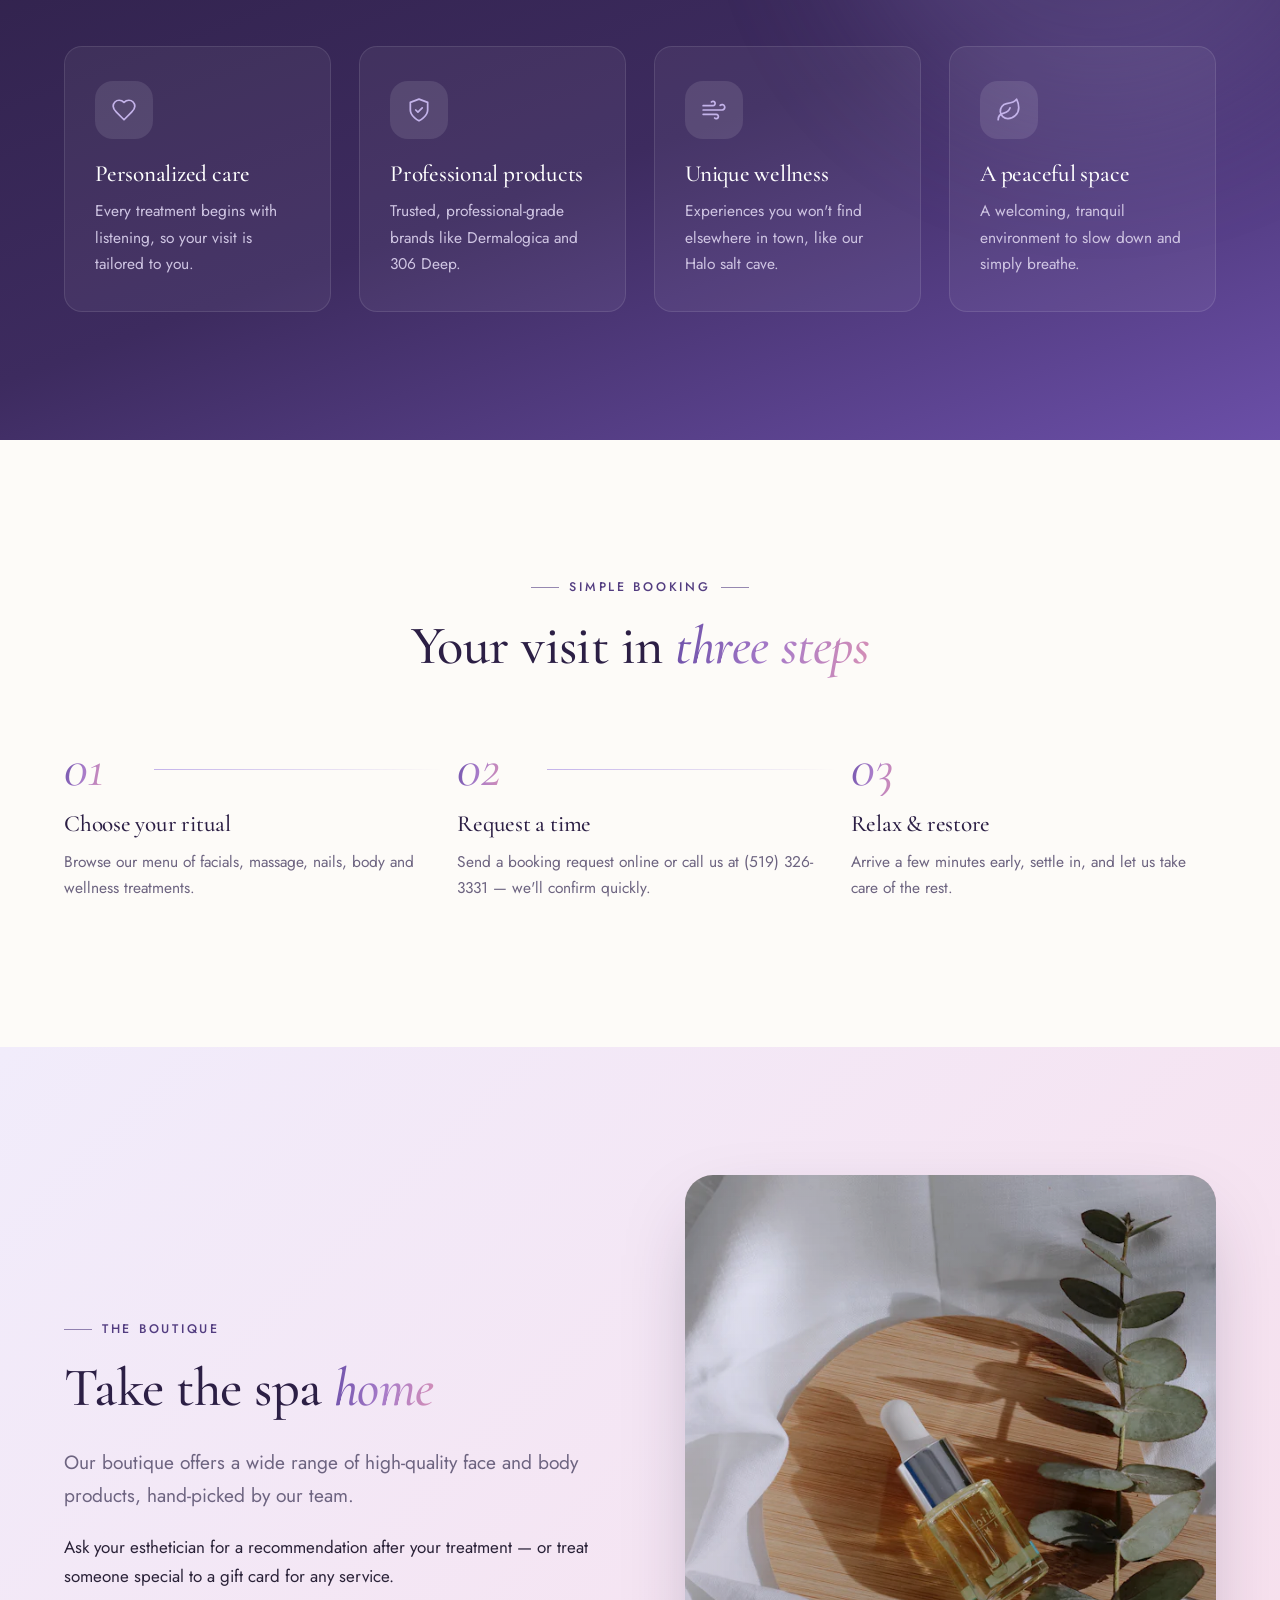
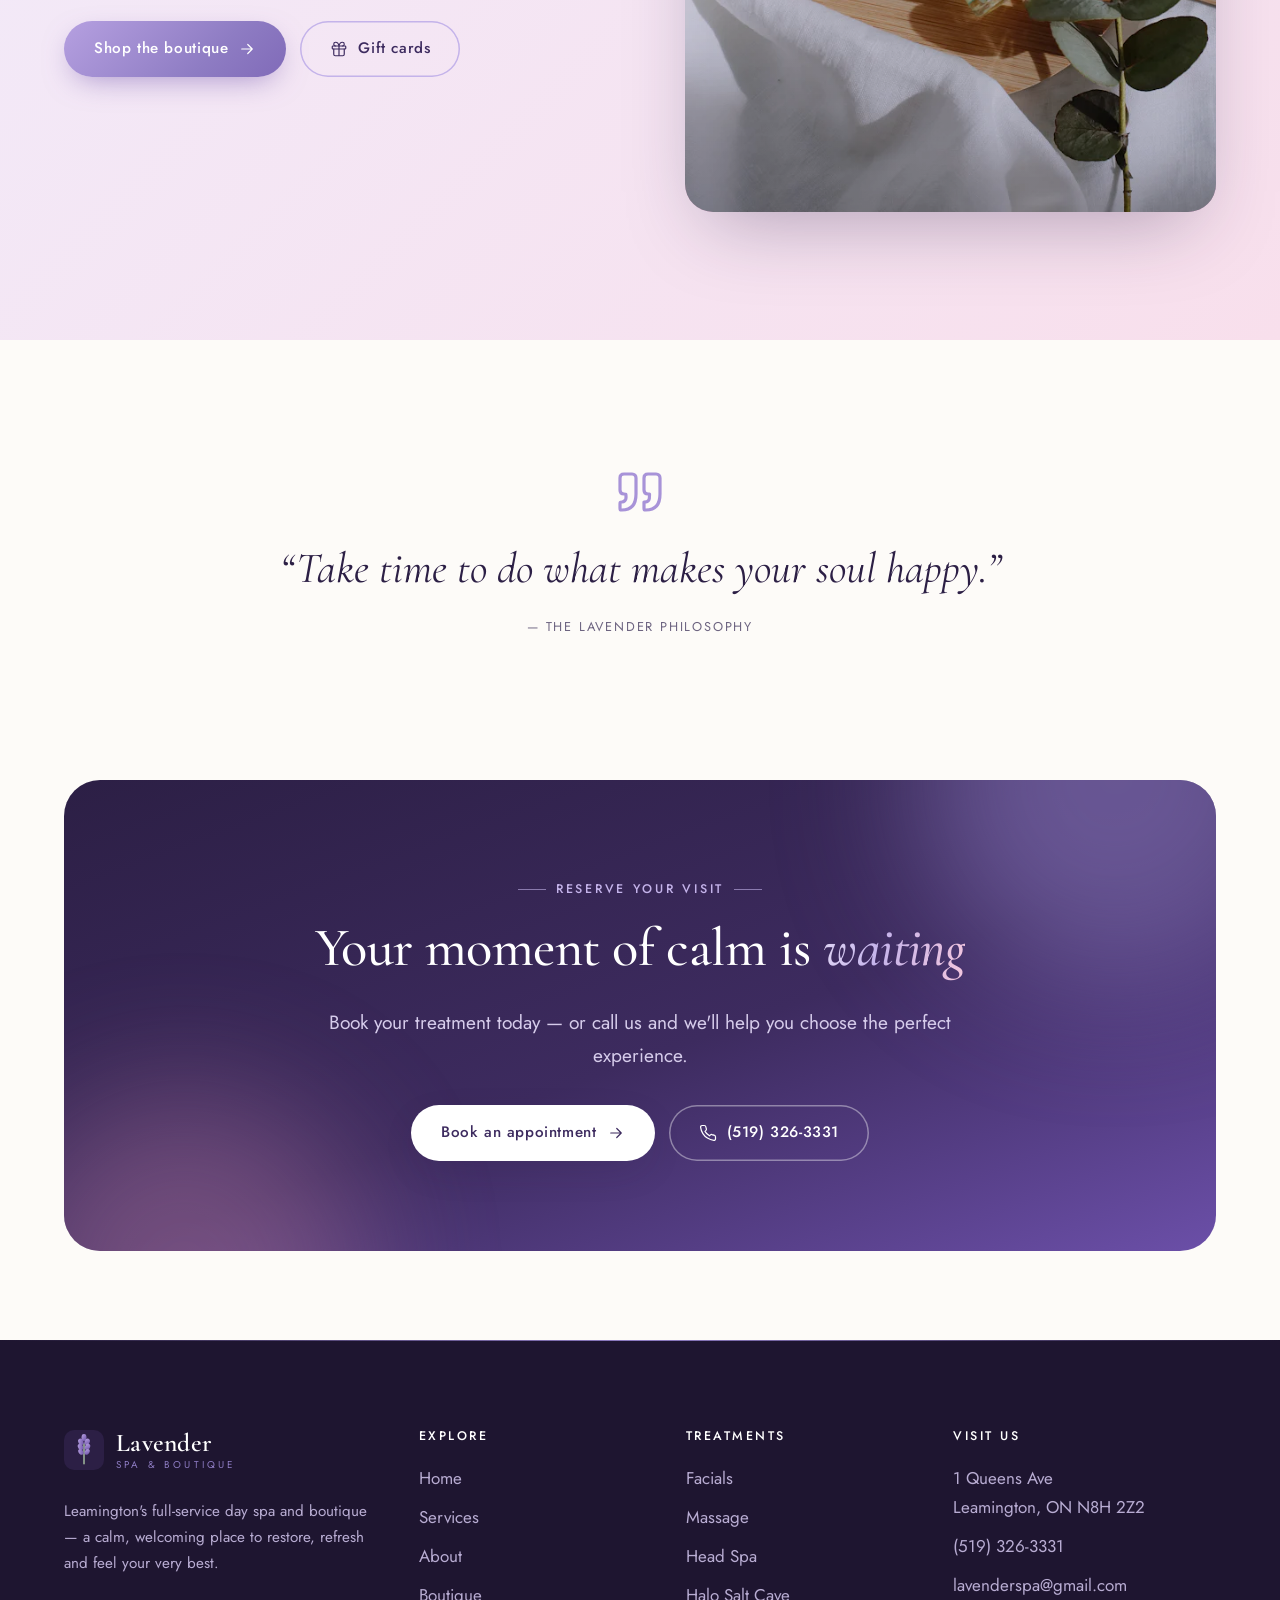
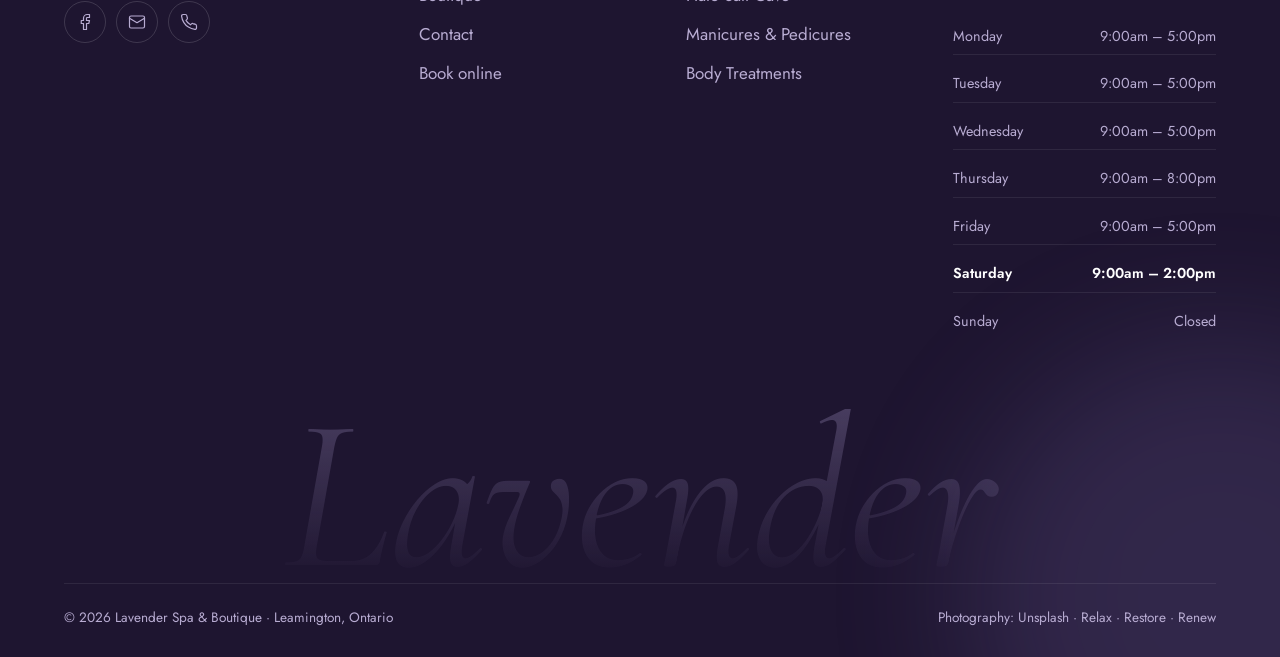
==== commit e66cd974: "Redesign back-to-top button and fix mobile page width - Back-to-top: dark plum glass circle with a g" ====
--- a/index.html
+++ b/index.html
@@ -446,8 +446,12 @@
 
   <div class="mobile-book"><a class="btn" href="contact.html#book"><svg viewBox="0 0 24 24" fill="none" stroke="currentColor" stroke-width="1.6" stroke-linecap="round" stroke-linejoin="round" aria-hidden="true"><rect x="3" y="4" width="18" height="18" rx="2"/><path d="M16 2v4M8 2v4M3 10h18"/></svg>Book an appointment</a></div>
   <button class="to-top" type="button" aria-label="Back to top">
-    <svg class="to-top__ring" viewBox="0 0 52 52" aria-hidden="true"><circle cx="26" cy="26" r="24"/></svg>
-    <svg viewBox="0 0 24 24" fill="none" stroke="currentColor" stroke-width="1.6" stroke-linecap="round" stroke-linejoin="round" aria-hidden="true"><path d="M12 19V5M6 11l6-6 6 6"/></svg>
+    <svg class="to-top__ring" viewBox="0 0 52 52" aria-hidden="true">
+      <defs><linearGradient id="to-top-grad" x1="0" y1="0" x2="1" y2="1"><stop offset="0" stop-color="#e0d6f5"/><stop offset=".5" stop-color="#b9a3e3"/><stop offset="1" stop-color="#f2c6de"/></linearGradient></defs>
+      <circle class="to-top__track" cx="26" cy="26" r="23"/>
+      <circle class="to-top__bar" cx="26" cy="26" r="23" pathLength="100"/>
+    </svg>
+    <svg class="to-top__icon" viewBox="0 0 24 24" fill="none" stroke="currentColor" stroke-width="1.6" stroke-linecap="round" stroke-linejoin="round" aria-hidden="true"><path d="M12 19V5M6 11l6-6 6 6"/></svg>
   </button>
 </body>
 </html>
--- a/assets/css/styles.css
+++ b/assets/css/styles.css
@@ -76,6 +76,9 @@
   -webkit-font-smoothing: antialiased;
   overflow-x: hidden;
 }
+
+/* Never let anything widen the page sideways (keeps phones from zooming out) */
+main, .footer { overflow-x: clip; }
 
 img, svg { display: block; max-width: 100%; }
 
@@ -1317,41 +1320,70 @@
 
 /* Floating actions */
 .to-top {
+  --size: 54px;
   position: fixed;
   right: 22px;
-  bottom: 22px;
+  bottom: calc(22px + env(safe-area-inset-bottom, 0px));
   z-index: 80;
   display: grid;
   place-items: center;
-  width: 52px;
-  height: 52px;
-  border: 0;
+  width: var(--size);
+  height: var(--size);
+  padding: 0;
+  border: 1px solid rgba(255, 255, 255, 0.14);
   border-radius: 50%;
-  background: var(--surface);
-  color: var(--plum-700);
-  box-shadow: var(--shadow);
+  background: rgba(44, 31, 69, 0.86);
+  backdrop-filter: blur(12px) saturate(140%);
+  -webkit-backdrop-filter: blur(12px) saturate(140%);
+  color: #fff;
+  box-shadow: 0 12px 30px -10px rgba(30, 21, 48, 0.6);
   opacity: 0;
-  transform: translateY(20px);
+  transform: translateY(16px) scale(0.85);
   pointer-events: none;
-  transition: opacity 0.4s, transform 0.4s var(--ease);
+  -webkit-tap-highlight-color: transparent;
+  transition: opacity 0.4s var(--ease), transform 0.5s var(--ease), background 0.3s;
 }
 .to-top.is-visible { opacity: 1; transform: none; pointer-events: auto; }
-.to-top svg { position: relative; width: 18px; height: 18px; }
-.to-top__ring { position: absolute; inset: 0; width: 100% !important; height: 100% !important; transform: rotate(-90deg); }
-.to-top__ring circle { fill: none; stroke: var(--lavender-500); stroke-width: 2.5; stroke-dasharray: 151; stroke-dashoffset: 151; stroke-linecap: round; }
+.to-top:hover { background: var(--plum-700); }
+.to-top:active { transform: scale(0.92); }
+.to-top__ring {
+  position: absolute;
+  inset: 0;
+  width: 100%;
+  height: 100%;
+  transform: rotate(-90deg);
+  pointer-events: none;
+}
+.to-top__ring circle { fill: none; stroke-width: 2.5; }
+.to-top__track { stroke: rgba(255, 255, 255, 0.14); }
+.to-top__bar {
+  stroke: url(#to-top-grad);
+  stroke-linecap: round;
+  stroke-dasharray: 100;
+  stroke-dashoffset: 100;
+  transition: stroke-dashoffset 0.15s linear;
+}
+.to-top__icon {
+  width: 18px;
+  height: 18px;
+  stroke-width: 2;
+  transition: transform 0.4s var(--ease);
+}
+.to-top:hover .to-top__icon { transform: translateY(-3px); }
+.to-top:focus-visible { outline: 2px solid var(--lavender-300); outline-offset: 3px; }
 
 .mobile-book {
   display: none;
   position: fixed;
   left: 16px;
-  right: 84px;
-  bottom: 22px;
+  right: 80px;
+  bottom: calc(16px + env(safe-area-inset-bottom, 0px));
   z-index: 80;
   transform: translateY(calc(100% + 40px));
   transition: transform 0.5s var(--ease);
 }
 .mobile-book.is-visible { transform: none; }
-.mobile-book .btn { width: 100%; }
+.mobile-book .btn { width: 100%; height: 54px; padding-block: 0; box-shadow: 0 14px 30px -10px rgba(83, 61, 128, 0.65); }
 
 .scroll-progress {
   position: fixed;
@@ -1430,6 +1462,12 @@
 .js [data-reveal="right"] { transform: translateX(40px); }
 .js [data-reveal="zoom"] { transform: scale(0.94); }
 .js [data-reveal].is-in { opacity: 1; transform: none; }
+
+/* Side-slides would push content past the screen edge on narrow layouts */
+@media (max-width: 900px) {
+  .js [data-reveal="left"],
+  .js [data-reveal="right"] { transform: translateY(36px); }
+}
 
 /* Page fade */
 .js body { animation: pageIn 0.7s var(--ease) both; }
@@ -1488,6 +1526,7 @@
   .menu-group__head { flex-direction: column; align-items: flex-start; }
   .tabs { width: 100%; justify-content: flex-start; }
   .mobile-book { display: block; }
+  .to-top { right: 16px; bottom: calc(16px + env(safe-area-inset-bottom, 0px)); }
   .footer__bottom { padding-bottom: 96px; }
   .cta { border-radius: 26px; }
   .faq summary { font-size: 1.15rem; padding: 18px 20px; }
